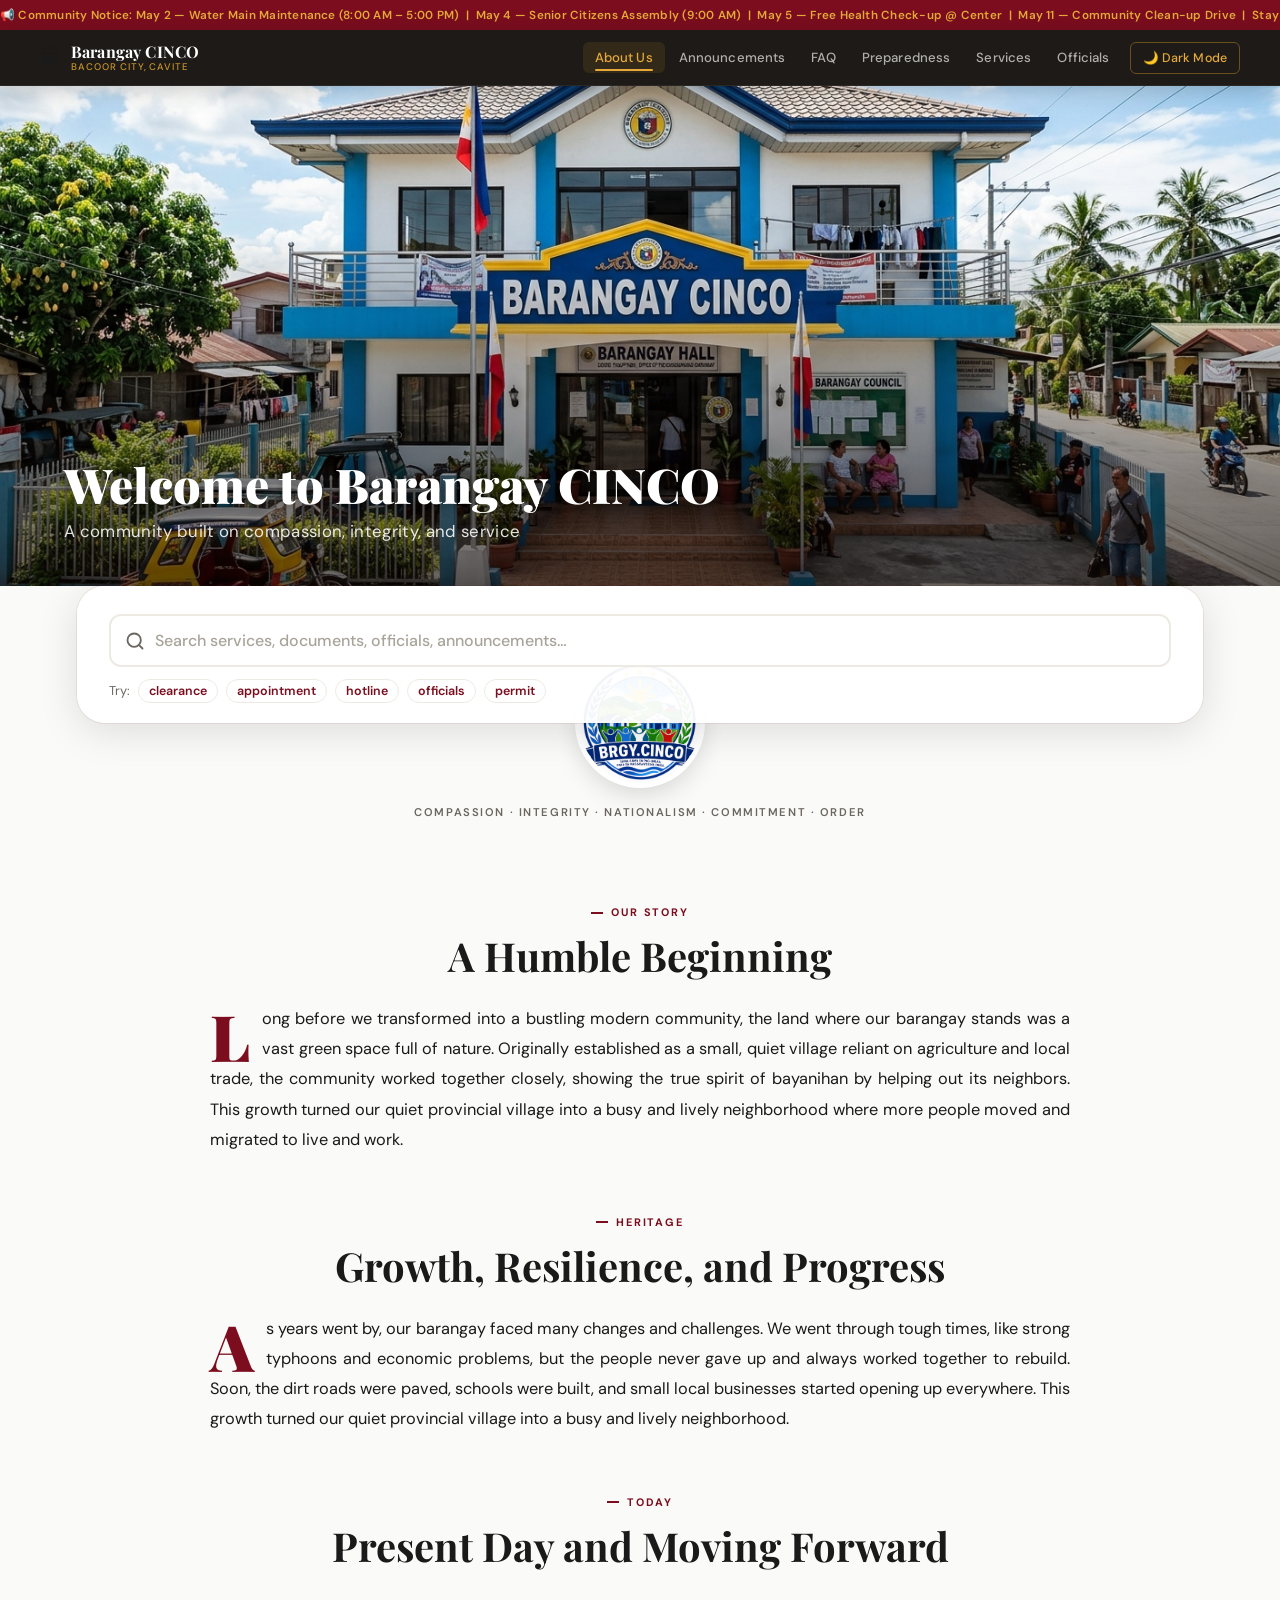
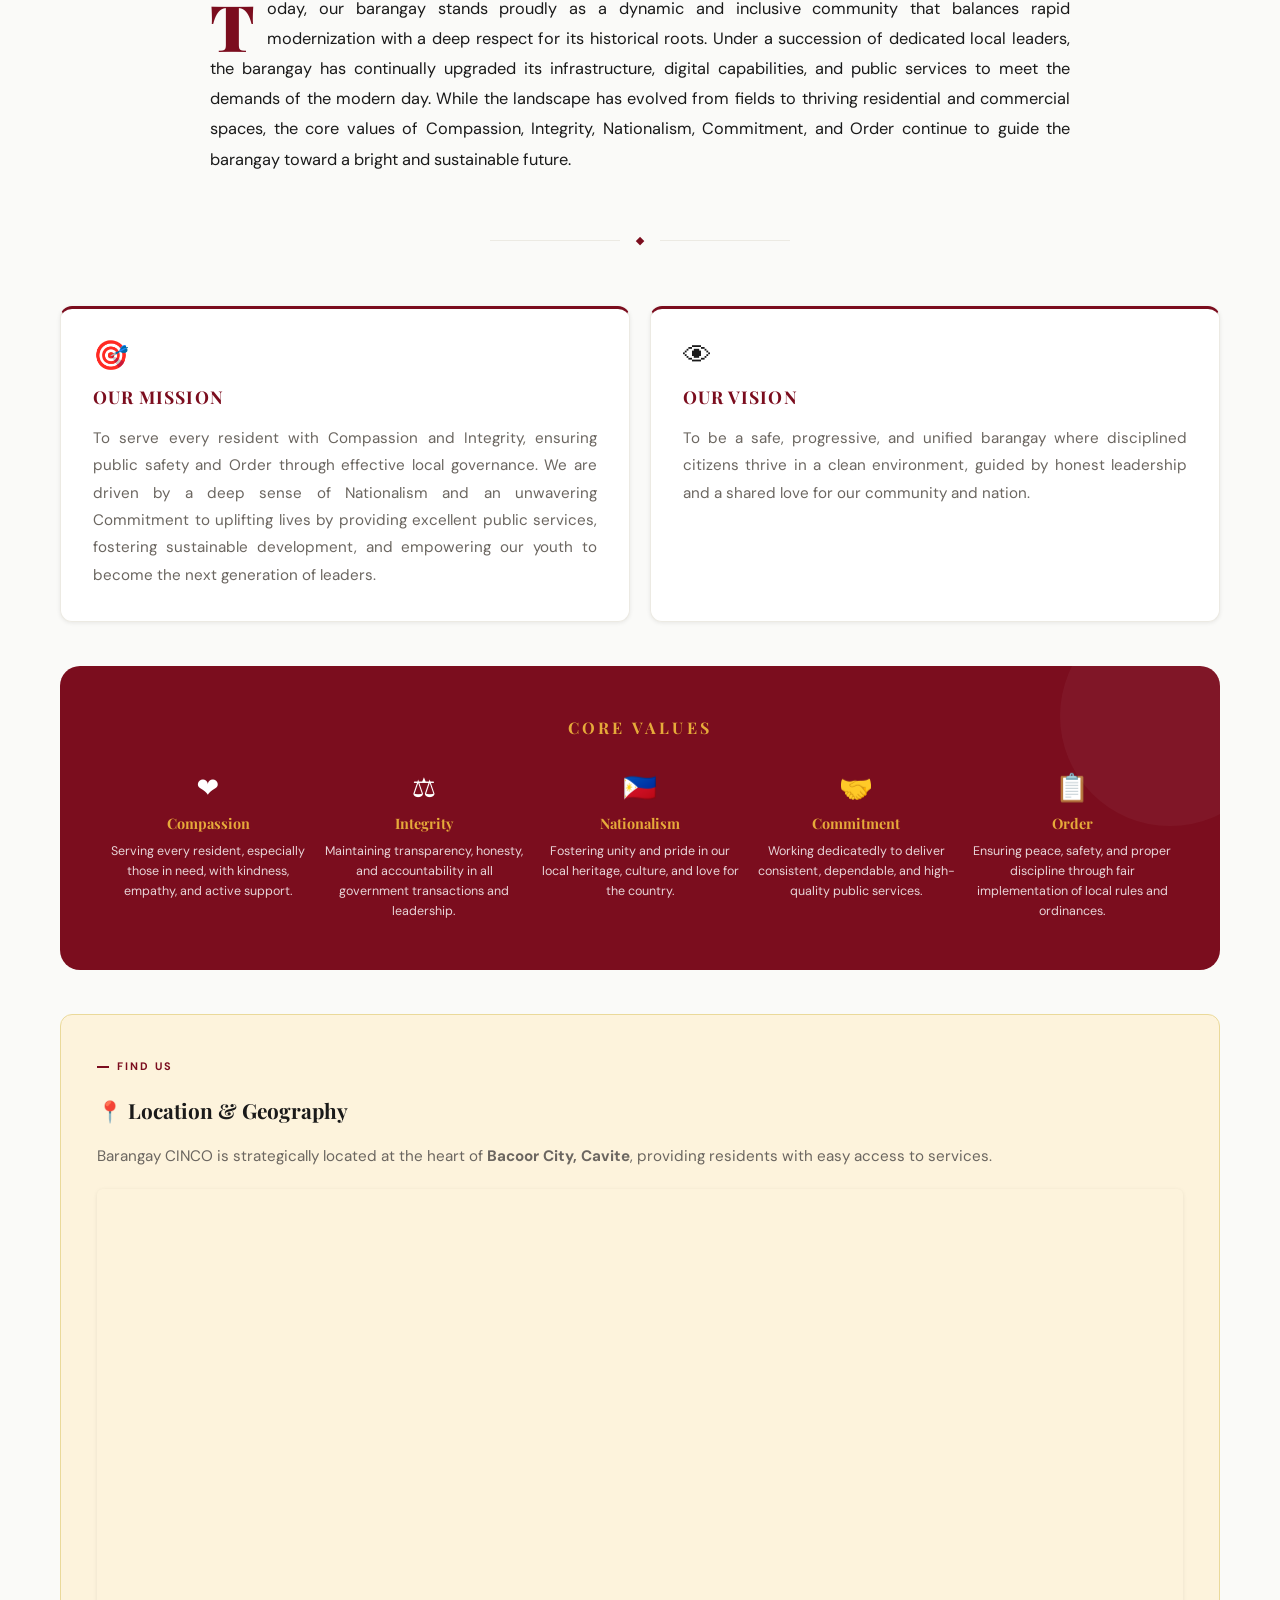
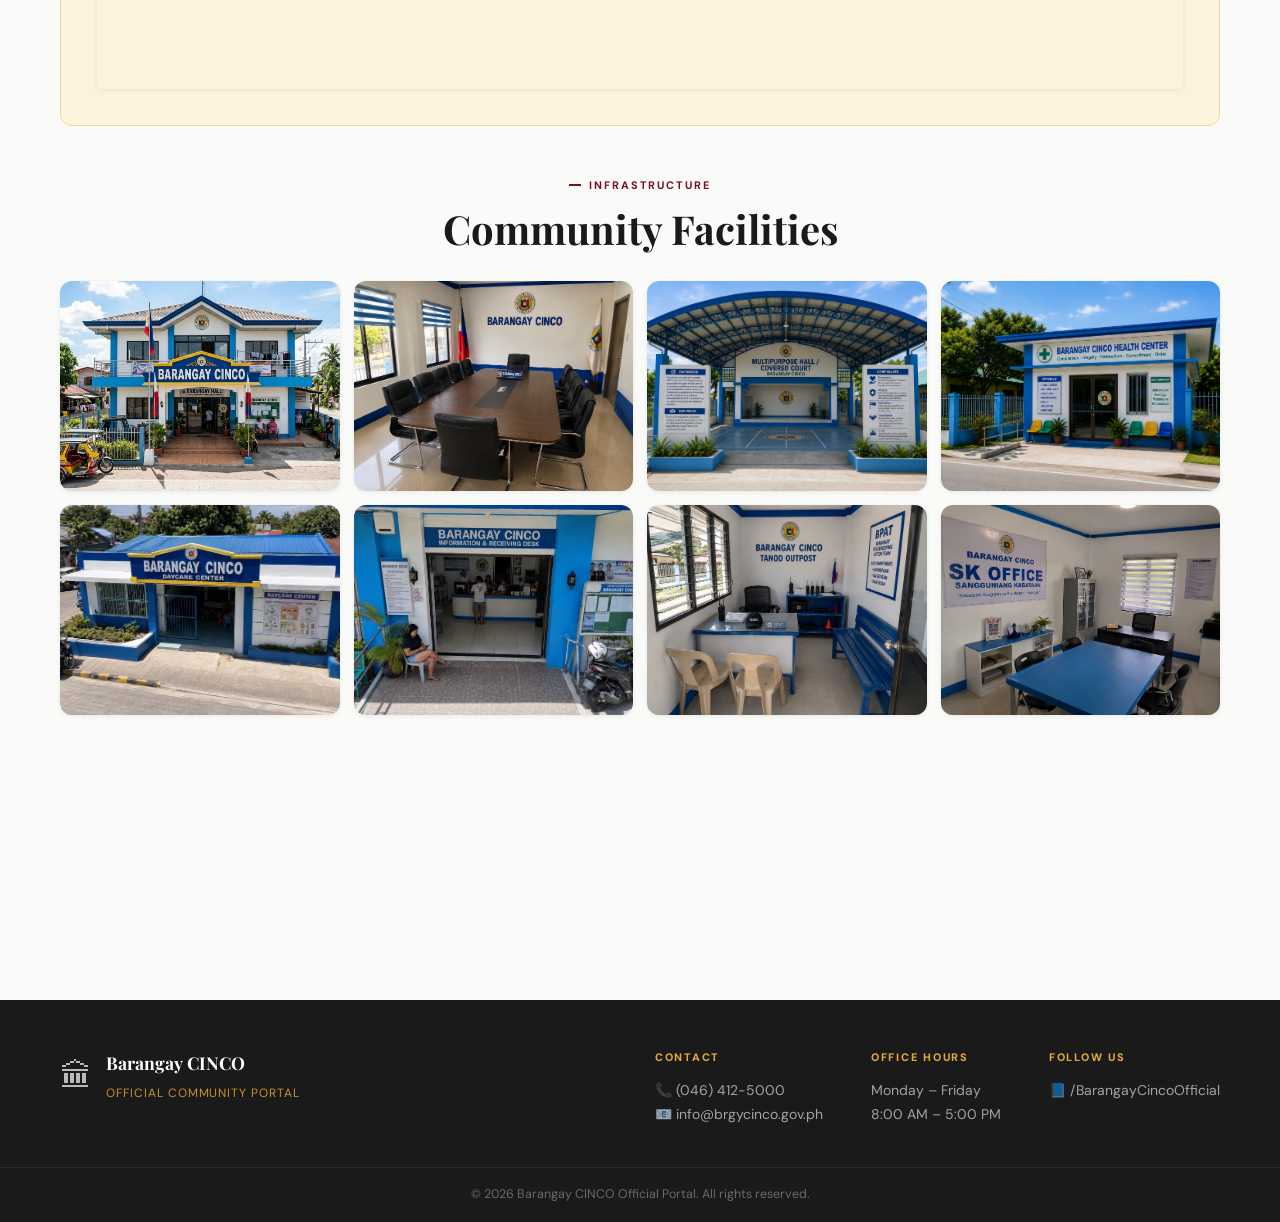
==== index.html @ 9712acab "script for recaptcha" ====
<!DOCTYPE html>
<html lang="en">
<head>
    <meta charset="UTF-8">
    <meta name="viewport" content="width=device-width, initial-scale=1.0">
    <title>Barangay CINCO | Digital Community Portal</title>
    <link rel="preconnect" href="https://fonts.googleapis.com">
    <link rel="preconnect" href="https://fonts.gstatic.com" crossorigin>
    <link href="https://fonts.googleapis.com/css2?family=Playfair+Display:ital,wght@0,400;0,700;0,900;1,400&family=DM+Sans:wght@300;400;500;600;700&display=swap" rel="stylesheet">
    <link rel="stylesheet" href="style.css">
    <!-- reCAPTCHA v2 -->
    <script src="https://www.google.com/recaptcha/enterprise.js?render=6LeBevosAAAAABz58r9cTLM-Zt-FCiPMAGf9jKqa"></script>
</head>
<body>

    <!-- ===== FLOATING HEADER WRAPPER ===== -->
    <div class="header-wrapper" id="headerWrapper">
        <!-- Announcement Ticker -->
        <div class="announcement-bar" aria-label="Community Notices">
            <div class="marquee-track">
                <span class="marquee-content">
                    📢 Community Notice: May 2 — Water Main Maintenance (8:00 AM – 5:00 PM)&nbsp;&nbsp;|&nbsp;&nbsp;May 4 — Senior Citizens Assembly (9:00 AM)&nbsp;&nbsp;|&nbsp;&nbsp;May 5 — Free Health Check-up @ Center&nbsp;&nbsp;|&nbsp;&nbsp;May 11 — Community Clean-up Drive&nbsp;&nbsp;|&nbsp;&nbsp;Stay safe and prepared!
                </span>
                <span class="marquee-content" aria-hidden="true">
                    📢 Community Notice: May 2 — Water Main Maintenance (8:00 AM – 5:00 PM)&nbsp;&nbsp;|&nbsp;&nbsp;May 4 — Senior Citizens Assembly (9:00 AM)&nbsp;&nbsp;|&nbsp;&nbsp;May 5 — Free Health Check-up @ Center&nbsp;&nbsp;|&nbsp;&nbsp;May 11 — Community Clean-up Drive&nbsp;&nbsp;|&nbsp;&nbsp;Stay safe and prepared!
                </span>
            </div>
        </div>

        <!-- Modern Floating Navbar -->
        <nav class="navbar" role="navigation" aria-label="Main Navigation">
            <div class="nav-brand">
                <div class="nav-seal" aria-hidden="true">🏛</div>
                <div class="nav-logo-text">
                    <span class="nav-title">Barangay CINCO</span>
                    <span class="nav-subtitle">Bacoor City, Cavite</span>
                </div>
            </div>

            <button class="menu-toggle" id="menuToggle" aria-label="Toggle navigation menu" aria-expanded="false" aria-controls="navLinks">
                <span class="hamburger-bar"></span>
                <span class="hamburger-bar"></span>
                <span class="hamburger-bar"></span>
            </button>

            <div class="nav-links" id="navLinks" role="menubar">
                <button id="link-history"       role="menuitem" onclick="showPage('history')">About Us</button>
                <button id="link-announcements" role="menuitem" onclick="showPage('announcements')">Announcements</button>
                <button id="link-faq"           role="menuitem" onclick="showPage('faq')">FAQ</button>
                <button id="link-safety"        role="menuitem" onclick="showPage('safety')">Preparedness</button>
                <!-- Services: click only, no hover dropdown -->
                <button id="link-services"      role="menuitem" onclick="showPage('services')">Services</button>
                <button id="link-officials"     role="menuitem" onclick="showPage('officials')">Officials</button>
                <button id="theme-toggle" class="theme-switch-btn" aria-label="Toggle dark mode">🌙 Dark Mode</button>
            </div>
        </nav>
    </div>

    <!-- ===== SUCCESS MODAL — Contact Form ===== -->
    <div id="submissionModal" class="modal-overlay" role="dialog" aria-modal="true" aria-labelledby="modalTitle" aria-hidden="true">
        <div class="modal-box">
            <div class="modal-icon-wrap" aria-hidden="true">
                <svg width="56" height="56" viewBox="0 0 56 56" fill="none">
                    <circle cx="28" cy="28" r="28" fill="#1b5e20" opacity="0.1"/>
                    <circle cx="28" cy="28" r="22" fill="#2e7d32" opacity="0.15"/>
                    <path d="M18 28L24 34L38 20" stroke="#1b5e20" stroke-width="3" stroke-linecap="round" stroke-linejoin="round"/>
                </svg>
            </div>
            <h3 id="modalTitle">Concern Submitted!</h3>
            <p>Your concern has been received at the Barangay desk. A representative will follow up with you shortly via phone or email.</p>
            <button class="modal-close-btn" onclick="closeModal()">Got it, thank you</button>
        </div>
    </div>

    <!-- ===== SUCCESS MODAL — Appointment ===== -->
    <div id="appointmentModal" class="modal-overlay" role="dialog" aria-modal="true" aria-labelledby="apptModalTitle" aria-hidden="true">
        <div class="modal-box">
            <div class="modal-icon-wrap" aria-hidden="true">
                <svg width="56" height="56" viewBox="0 0 56 56" fill="none">
                    <circle cx="28" cy="28" r="28" fill="#0277bd" opacity="0.10"/>
                    <circle cx="28" cy="28" r="22" fill="#0277bd" opacity="0.12"/>
                    <rect x="18" y="20" width="20" height="18" rx="2" stroke="#0277bd" stroke-width="2.5" fill="none"/>
                    <line x1="23" y1="18" x2="23" y2="22" stroke="#0277bd" stroke-width="2.5" stroke-linecap="round"/>
                    <line x1="33" y1="18" x2="33" y2="22" stroke="#0277bd" stroke-width="2.5" stroke-linecap="round"/>
                    <line x1="18" y1="27" x2="38" y2="27" stroke="#0277bd" stroke-width="2" stroke-linecap="round"/>
                    <path d="M23 33l3 3 7-7" stroke="#0277bd" stroke-width="2.5" stroke-linecap="round" stroke-linejoin="round"/>
                </svg>
            </div>
            <h3 id="apptModalTitle" style="color:#0277bd;">Appointment Scheduled!</h3>
            <p id="apptModalBody">Your appointment request has been received. We will confirm your schedule via SMS or email. Please arrive 10 minutes before your scheduled time.</p>
            <div id="apptTrackingNumber" class="tracking-number-display" style="display:none;"></div>
            <button class="modal-close-btn" style="background:#0277bd;" onclick="closeAppointmentModal()">Got it, thank you</button>
        </div>
    </div>

    <!-- ===== DOC REQUEST MODAL ===== -->
    <div id="docRequestModal" class="modal-overlay" role="dialog" aria-modal="true" aria-labelledby="docModalTitle" aria-hidden="true">
        <div class="modal-box modal-box--doc">
            <div class="modal-icon-wrap" aria-hidden="true">
                <svg width="56" height="56" viewBox="0 0 56 56" fill="none">
                    <circle cx="28" cy="28" r="28" fill="#7b0d1e" opacity="0.1"/>
                    <circle cx="28" cy="28" r="22" fill="#7b0d1e" opacity="0.12"/>
                    <path d="M20 16h10l6 6v18H20V16z" stroke="#7b0d1e" stroke-width="2.5" stroke-linecap="round" stroke-linejoin="round" fill="none"/>
                    <path d="M30 16v6h6" stroke="#7b0d1e" stroke-width="2.5" stroke-linecap="round" stroke-linejoin="round"/>
                    <line x1="24" y1="27" x2="32" y2="27" stroke="#7b0d1e" stroke-width="2" stroke-linecap="round"/>
                    <line x1="24" y1="32" x2="32" y2="32" stroke="#7b0d1e" stroke-width="2" stroke-linecap="round"/>
                </svg>
            </div>
            <h3 id="docModalTitle" class="doc-modal-title"></h3>
            <div id="docModalBody" class="doc-modal-body"></div>
            <button class="modal-close-btn modal-close-btn--maroon" onclick="closeDocModal()">Close</button>
        </div>
    </div>

    <!-- ===== OFFICIAL DETAIL MODAL ===== -->
    <div id="officialModal" class="modal-overlay" role="dialog" aria-modal="true" aria-labelledby="officialModalTitle" aria-hidden="true">
        <div class="modal-box modal-box--official">
            <button class="modal-x-close" onclick="closeOfficialModal()" aria-label="Close">✕</button>
            <div class="official-modal-img-wrap">
                <img id="officialModalImg" src="" alt="" class="official-modal-img">
            </div>
            <div class="official-modal-content">
                <span id="officialModalRole" class="official-modal-role"></span>
                <h3 id="officialModalTitle"></h3>
                <p id="officialModalDesc"></p>
            </div>
        </div>
    </div>

    <!-- ========================================================
         PAGE: ABOUT / HISTORY
    ========================================================= -->
    <article id="history" class="page-section">
        <header class="hero-section scroll-fade">
            <div class="hero-image-container">
                <img src="Images/Barangay_hall.png" alt="Barangay CINCO Hall" class="hero-img">
                <div class="hero-overlay" aria-hidden="true"></div>
            </div>
            <div class="hero-caption">
                <h1>Welcome to Barangay CINCO</h1>
                <p>A community built on compassion, integrity, and service</p>
            </div>
        </header>

        <!-- ===== GLOBAL SEARCH BAR ===== -->
        <div class="global-search-section scroll-fade" id="globalSearchSection">
            <div class="search-bar-wrapper" role="search" aria-label="Search the entire portal">
                <div class="search-input-wrap">
                    <svg class="search-icon" width="20" height="20" viewBox="0 0 24 24" fill="none" stroke="currentColor" stroke-width="2.2" stroke-linecap="round" stroke-linejoin="round" aria-hidden="true"><circle cx="11" cy="11" r="8"/><line x1="21" y1="21" x2="16.65" y2="16.65"/></svg>
                    <input
                        type="search"
                        id="globalSearchInput"
                        class="global-search-input"
                        placeholder="Search services, documents, officials, announcements…"
                        autocomplete="off"
                        aria-label="Search the portal"
                        aria-autocomplete="list"
                        aria-controls="searchSuggestions"
                        aria-expanded="false"
                    >
                    <button class="search-clear-btn" id="searchClearBtn" aria-label="Clear search" style="display:none;">
                        <svg width="16" height="16" viewBox="0 0 24 24" fill="none" stroke="currentColor" stroke-width="2.5" stroke-linecap="round"><line x1="18" y1="6" x2="6" y2="18"/><line x1="6" y1="6" x2="18" y2="18"/></svg>
                    </button>
                </div>
                <!-- Live suggestion dropdown -->
                <div class="search-suggestions" id="searchSuggestions" role="listbox" aria-label="Search suggestions" style="display:none;">
                    <div id="searchSuggestionsInner"></div>
                    <div class="search-no-results" id="searchNoResults" style="display:none;">
                        <svg width="32" height="32" viewBox="0 0 24 24" fill="none" stroke="currentColor" stroke-width="1.5" aria-hidden="true"><circle cx="11" cy="11" r="8"/><line x1="21" y1="21" x2="16.65" y2="16.65"/></svg>
                        <p>No results found. Try different keywords.</p>
                    </div>
                </div>
            </div>
            <p class="search-hint">Try: <button class="search-chip" onclick="doQuickSearch('clearance')">clearance</button> <button class="search-chip" onclick="doQuickSearch('appointment')">appointment</button> <button class="search-chip" onclick="doQuickSearch('hotline')">hotline</button> <button class="search-chip" onclick="doQuickSearch('officials')">officials</button> <button class="search-chip" onclick="doQuickSearch('permit')">permit</button></p>
        </div>

        <div class="logo-overlap scroll-fade">
            <div class="logo-circle">
                <img src="Images/Logo.png" alt="Barangay CINCO Official Seal">
            </div>
            <span class="sub-logo-text">Compassion · Integrity · Nationalism · Commitment · Order</span>
        </div>

        <div class="blog-container">
            <section class="history-section scroll-fade">
                <div class="section-label">Our Story</div>
                <h1 class="main-title">A Humble Beginning</h1>
                <div class="article-body">
                    <p class="drop-cap-wrap"><span class="drop-cap">L</span>ong before we transformed into a bustling modern community, the land where our barangay stands was a vast green space full of nature. Originally established as a small, quiet village reliant on agriculture and local trade, the community worked together closely, showing the true spirit of bayanihan by helping out its neighbors. This growth turned our quiet provincial village into a busy and lively neighborhood where more people moved and migrated to live and work.</p>
                </div>
            </section>

            <section class="history-section scroll-fade">
                <div class="section-label">Heritage</div>
                <h2 class="main-title">Growth, Resilience, and Progress</h2>
                <div class="article-body">
                    <p class="drop-cap-wrap"><span class="drop-cap">A</span>s years went by, our barangay faced many changes and challenges. We went through tough times, like strong typhoons and economic problems, but the people never gave up and always worked together to rebuild. Soon, the dirt roads were paved, schools were built, and small local businesses started opening up everywhere. This growth turned our quiet provincial village into a busy and lively neighborhood.</p>
                </div>
            </section>

            <section class="history-section scroll-fade">
                <div class="section-label">Today</div>
                <h2 class="main-title">Present Day and Moving Forward</h2>
                <div class="article-body">
                    <p class="drop-cap-wrap"><span class="drop-cap">T</span>oday, our barangay stands proudly as a dynamic and inclusive community that balances rapid modernization with a deep respect for its historical roots. Under a succession of dedicated local leaders, the barangay has continually upgraded its infrastructure, digital capabilities, and public services to meet the demands of the modern day. While the landscape has evolved from fields to thriving residential and commercial spaces, the core values of Compassion, Integrity, Nationalism, Commitment, and Order continue to guide the barangay toward a bright and sustainable future.</p>
                </div>
            </section>

            <div class="ornament-divider scroll-fade" aria-hidden="true">
                <span></span><span class="diamond">◆</span><span></span>
            </div>

            <!-- Mission & Vision -->
            <div class="mv-grid scroll-fade">
                <div class="mv-card">
                    <div class="mv-icon" aria-hidden="true">🎯</div>
                    <h3>Our Mission</h3>
                    <p>To serve every resident with Compassion and Integrity, ensuring public safety and Order through effective local governance. We are driven by a deep sense of Nationalism and an unwavering Commitment to uplifting lives by providing excellent public services, fostering sustainable development, and empowering our youth to become the next generation of leaders.</p>
                </div>
                <div class="mv-card">
                    <div class="mv-icon" aria-hidden="true">👁</div>
                    <h3>Our Vision</h3>
                    <p>To be a safe, progressive, and unified barangay where disciplined citizens thrive in a clean environment, guided by honest leadership and a shared love for our community and nation.</p>
                </div>
            </div>

            <!-- Core Values -->
            <div class="corevalues-block scroll-fade">
                <h3 class="corevalues-title">Core Values</h3>
                <div class="corevalues-grid">
                    <div class="cv-item">
                        <div class="cv-icon" aria-hidden="true">❤️</div>
                        <h4>Compassion</h4>
                        <p>Serving every resident, especially those in need, with kindness, empathy, and active support.</p>
                    </div>
                    <div class="cv-item">
                        <div class="cv-icon" aria-hidden="true">⚖️</div>
                        <h4>Integrity</h4>
                        <p>Maintaining transparency, honesty, and accountability in all government transactions and leadership.</p>
                    </div>
                    <div class="cv-item">
                        <div class="cv-icon" aria-hidden="true">🇵🇭</div>
                        <h4>Nationalism</h4>
                        <p>Fostering unity and pride in our local heritage, culture, and love for the country.</p>
                    </div>
                    <div class="cv-item">
                        <div class="cv-icon" aria-hidden="true">🤝</div>
                        <h4>Commitment</h4>
                        <p>Working dedicatedly to deliver consistent, dependable, and high-quality public services.</p>
                    </div>
                    <div class="cv-item">
                        <div class="cv-icon" aria-hidden="true">📋</div>
                        <h4>Order</h4>
                        <p>Ensuring peace, safety, and proper discipline through fair implementation of local rules and ordinances.</p>
                    </div>
                </div>
            </div>

            <!-- Location -->
            <div class="location-info scroll-fade">
                <div class="location-header">
                    <span class="section-label">Find Us</span>
                    <h3>📍 Location &amp; Geography</h3>
                </div>
                <p>Barangay CINCO is strategically located at the heart of <strong>Bacoor City, Cavite</strong>, providing residents with easy access to services.</p>
                <div class="map-responsive">
                    <iframe
                        src="https://www.google.com/maps/embed?pb=!1m18!1m12!1m3!1d3863.93104250858!2d120.9681719!3d14.4311375!2m3!1f0!2f0!3f0!3m2!1i1024!2i768!4f13.1!3m3!1m2!1s0x3397d21386171d05%3A0xf7d5f7f358ed6d9d!2sBacoor%20City%20Hall!5e0!3m2!1sen!2sph!4v1779353247786!5m2!1sen!2sph"
                        title="Barangay CINCO Location Map"
                        allowfullscreen=""
                        loading="lazy"
                        referrerpolicy="no-referrer-when-downgrade">
                    </iframe>
                </div>
            </div>

            <!-- Facilities -->
            <section class="facilities-section scroll-fade">
                <div class="section-label">Infrastructure</div>
                <h2 class="main-title">Community Facilities</h2>
                <div class="facility-grid">
                    <div class="facility-card hall show">
                        <img src="Images/Barangay_hall.png" alt="Barangay Hall">
                        <div class="facility-overlay"><span>Barangay Hall</span></div>
                    </div>
                    <div class="facility-card fire show">
                        <img src="Images/Conference_hall.png" alt="Conference Hall">
                        <div class="facility-overlay"><span>Conference / Session Hall</span></div>
                    </div>
                    <div class="facility-card sports show">
                        <img src="Images/Covered_court.png" alt="Covered Court">
                        <div class="facility-overlay"><span>Multi-Purpose Hall</span></div>
                    </div>
                    <div class="facility-card health show">
                        <img src="Images/Health_center.png" alt="Health Center">
                        <div class="facility-overlay"><span>Health Center</span></div>
                    </div>
                    <div class="facility-card amenities show">
                        <img src="Images/Day_care.png" alt="Day Care Center">
                        <div class="facility-overlay"><span>Day Care Center</span></div>
                    </div>
                    <div class="facility-card information show">
                        <img src="Images/Receiving_desk.png" alt="Information & Receiving Desk">
                        <div class="facility-overlay"><span>Information &amp; Receiving Desk</span></div>
                    </div>
                    <div class="facility-card outpost show">
                        <img src="Images/Tanod_outpost.png" alt="Tanod Outpost">
                        <div class="facility-overlay"><span>Tanod Outpost / Security Office</span></div>
                    </div>
                    <div class="facility-card sk show">
                        <img src="Images/SK_office.png" alt="SK Office">
                        <div class="facility-overlay"><span>Sangguniang Kabataan (SK) Office</span></div>
                    </div>
                </div>
            </section>
        </div>

        <!-- Stats Band -->
        <div class="stats-band scroll-fade" aria-label="Community Statistics">
            <div class="stats-inner">
                <div class="stat-item">
                    <div class="stat-number" data-target="5420">5,420</div>
                    <div class="stat-label">Population</div>
                </div>
                <div class="stat-divider" aria-hidden="true"></div>
                <div class="stat-item">
                    <div class="stat-number" data-target="1205">1,205</div>
                    <div class="stat-label">Households</div>
                </div>
                <div class="stat-divider" aria-hidden="true"></div>
                <div class="stat-item">
                    <div class="stat-number" data-target="6">6</div>
                    <div class="stat-label">Puroks</div>
                </div>
            </div>
            <p class="stats-disclaimer">* Data based on the latest official local community census and demographic surveys. Figures are updated periodically to ensure accurate resource allocation and public service mapping.</p>
        </div>
    </article>

    <!-- ========================================================
         PAGE: ANNOUNCEMENTS
    ========================================================= -->
    <div id="announcements" class="page-section dashboard-page">
        <main class="dashboard-content">
            <div class="page-header scroll-fade">
                <div class="section-label">Stay Informed</div>
                <h1 class="page-title">Announcements</h1>
            </div>

            <!-- News & Announcements Cards -->
            <div class="dashboard-block scroll-fade">
                <h2 class="block-title"><span class="block-icon" aria-hidden="true">📰</span> Latest News &amp; Notices</h2>
                <p class="block-description">Stay up-to-date with official announcements, public notices, and news from Bacoor City and Barangay CINCO.</p>

                <!-- Filter Bar -->
                <div class="news-filter-bar" role="group" aria-label="Filter news by category">
                    <button class="news-filter-btn active" data-filter="all" onclick="filterNews('all', this)">All</button>
                    <button class="news-filter-btn" data-filter="announcement" onclick="filterNews('announcement', this)">📢 Announcements</button>
                    <button class="news-filter-btn" data-filter="alert" onclick="filterNews('alert', this)">🚨 Alerts</button>
                    <button class="news-filter-btn" data-filter="business" onclick="filterNews('business', this)">💼 Opportunities</button>
                </div>

                <!-- Slideshow for News -->
                <div class="slideshow-container" role="region" aria-label="News slideshow">
                    <div class="news-slide fade" data-category="announcement">
                        <div class="slide-content">
                            <span class="news-tag announcement">Announcement</span>
                            <h3>ICYMI: Crafting the City of Bacoor Cooperative Development Plan: Adopting the Philippines Cooperative Plan 2025–2026</h3>
                            <p>The City Government of Bacoor formally moves forward with organizing localized strategic guidelines designed to boost community cooperatives, maximize financial sustainability, and integrate local progress blueprints with nationwide micro-economic goals.</p>
                            <div class="slide-img-wrap">
                                <img src="Images/news&updates/ICYMI_Crafting the City of Bacoor Cooperative Development Plan_Adopting the Philippines Cooperative Plan_2025-2026.jpg" width="50%" height="50%" alt="Bacoor Cooperative Development Plan" class="slideshow-img">
                            </div>
                            <a href="https://bacoor.gov.ph/latest-news/68943/" target="_blank" rel="noopener noreferrer" class="news-readmore-btn">Read Official Report →</a>
                        </div>
                    </div>

                    <div class="news-slide fade" data-category="business">
                        <div class="slide-content">
                            <span class="news-tag business">Career Opportunities</span>
                            <h3>Pre-Independence Day Job Fair 2026</h3>
                            <p>Local residents looking for new employment pathways are invited to participate in the upcoming career assembly. Multiple corporate and local business sectors will hold open desks for direct on-site processing and career placements.</p>
                            <div class="slide-img-wrap">
                                <img src="Images/news&updates/Pre-Independence Day Job Fair 2026.jpg" width="50%" height="50%" alt="Pre-Independence Day Job Fair 2026" class="slideshow-img">
                            </div>
                            <a href="https://bacoor.gov.ph/announcement/pre-independence-day-job-fair-2026/" target="_blank" rel="noopener noreferrer" class="news-readmore-btn">Read Official Report →</a>
                        </div>
                    </div>

                    <div class="news-slide fade" data-category="alert">
                        <div class="slide-content">
                            <span class="news-tag alert">Weather Alert</span>
                            <h3>Heat Index Reached 43°C in Bacoor City</h3>
                            <p>Public warning advisories are active as severe localized heat values surge across residential areas. Everyone is strongly encouraged to limit outdoor exposure, secure regular hydration, and implement necessary safety protocols against extreme temperatures.</p>
                            <div class="slide-img-wrap">
                                <img src="Images/news&updates/Heat Index reached 43 degrees celsius in Bacoor City.jpg" alt="Heat Index Warning Bacoor City" class="slideshow-img">
                            </div>
                            <a href="https://bacoor.gov.ph/announcement/heat-index-reached-43-degrees-celsius-in-bacoor-city/" target="_blank" rel="noopener noreferrer" class="news-readmore-btn">Read Official Report →</a>
                        </div>
                    </div>

                    <button class="slide-prev" onclick="moveSlides(-1)" aria-label="Previous slide">&#10094;</button>
                    <button class="slide-next" onclick="moveSlides(1)" aria-label="Next slide">&#10095;</button>

                    <div class="slideshow-dots-container" role="tablist" aria-label="Slide indicators">
                        <button class="slide-dot" onclick="setCurrentSlide(1)" role="tab" aria-label="Slide 1"></button>
                        <button class="slide-dot" onclick="setCurrentSlide(2)" role="tab" aria-label="Slide 2"></button>
                        <button class="slide-dot" onclick="setCurrentSlide(3)" role="tab" aria-label="Slide 3"></button>
                    </div>
                </div>

                <div class="news-portal-link">
                    <a href="https://bacoor.gov.ph/category/latest-news/" target="_blank" rel="noopener noreferrer" class="portal-btn">
                        🌐 View All Bacoor City News &amp; Announcements
                    </a>
                </div>
            </div>

            <!-- Upcoming Events -->
            <div class="dashboard-block scroll-fade">
                <h2 class="block-title"><span class="block-icon" aria-hidden="true">📅</span> Upcoming Events — May 2026</h2>
                <p class="block-description">Stay up to date with the latest activities, programs, and gatherings happening in our barangay.</p>
                <div class="events-grid">
                    <div class="event-card">
                        <div class="event-date-badge"><span class="ev-month">MAY</span><span class="ev-day">2</span></div>
                        <div class="event-details">
                            <span class="event-tag event-tag--blue">Maintenance</span>
                            <h4>Water Main Maintenance</h4>
                            <p>8:00 AM – 5:00 PM · Expect temporary water interruption</p>
                        </div>
                    </div>
                    <div class="event-card">
                        <div class="event-date-badge"><span class="ev-month">MAY</span><span class="ev-day">4</span></div>
                        <div class="event-details">
                            <span class="event-tag event-tag--green">Assembly</span>
                            <h4>Senior Citizens Assembly</h4>
                            <p>9:00 AM – 12:00 PM · Barangay Hall</p>
                        </div>
                    </div>
                    <div class="event-card">
                        <div class="event-date-badge"><span class="ev-month">MAY</span><span class="ev-day">5</span></div>
                        <div class="event-details">
                            <span class="event-tag event-tag--red">Health</span>
                            <h4>Free Health Check-up</h4>
                            <p>All day · Health Center · Open to all residents</p>
                        </div>
                    </div>
                    <div class="event-card">
                        <div class="event-date-badge"><span class="ev-month">MAY</span><span class="ev-day">10</span></div>
                        <div class="event-details">
                            <span class="event-tag event-tag--orange">Program</span>
                            <h4>Community Feeding Program</h4>
                            <p>9:00 AM – 12:00 PM · Multi-Purpose Hall</p>
                        </div>
                    </div>
                    <div class="event-card">
                        <div class="event-date-badge"><span class="ev-month">MAY</span><span class="ev-day">11</span></div>
                        <div class="event-details">
                            <span class="event-tag event-tag--green">Environment</span>
                            <h4>Community Clean-up Drive</h4>
                            <p>7:00 AM – 11:00 AM · All Puroks</p>
                        </div>
                    </div>
                    <div class="event-card">
                        <div class="event-date-badge"><span class="ev-month">MAY</span><span class="ev-day">12</span></div>
                        <div class="event-details">
                            <span class="event-tag event-tag--purple">Sports</span>
                            <h4>Inter-Purok Sports Festival</h4>
                            <p>8:00 AM · Covered Court</p>
                        </div>
                    </div>
                    <div class="event-card">
                        <div class="event-date-badge"><span class="ev-month">MAY</span><span class="ev-day">17</span></div>
                        <div class="event-details">
                            <span class="event-tag event-tag--blue">Governance</span>
                            <h4>Barangay Council Meeting</h4>
                            <p>3:00 PM – 5:00 PM · Session Hall</p>
                        </div>
                    </div>
                    <div class="event-card">
                        <div class="event-date-badge"><span class="ev-month">MAY</span><span class="ev-day">18</span></div>
                        <div class="event-details">
                            <span class="event-tag event-tag--red">Education</span>
                            <h4>Livelihood Training Workshop</h4>
                            <p>9:00 AM – 3:00 PM · Barangay Hall</p>
                        </div>
                    </div>
                </div>
            </div>
        </main>
    </div>

    <!-- ========================================================
         PAGE: FAQ
    ========================================================= -->
    <div id="faq" class="page-section dashboard-page">
        <main class="dashboard-content">
            <div class="page-header scroll-fade">
                <div class="section-label">Help Center</div>
                <h1 class="page-title">Frequently Asked Questions</h1>
                <p class="page-subtitle">Find quick answers to the most common questions from residents.</p>
            </div>

            <div class="dashboard-block scroll-fade">
                <h2 class="block-title"><span class="block-icon" aria-hidden="true">📋</span> Documents &amp; Certificates</h2>
                <div class="faq-list">
                    <div class="faq-item">
                        <button class="faq-question" onclick="toggleFaq(this)" aria-expanded="false">
                            <span>How do I get a Barangay Clearance?</span>
                            <span class="faq-chevron" aria-hidden="true">▸</span>
                        </button>
                        <div class="faq-answer">
                            <p>Visit the Barangay Hall during office hours (Mon–Fri, 8:00 AM – 5:00 PM) and bring the following:</p>
                            <ul>
                                <li>One (1) valid government-issued ID with photo and address</li>
                                <li>Community Tax Certificate (Cedula) — current year</li>
                                <li>Duly accomplished request form (available at the hall)</li>
                            </ul>
                            <p>Processing takes approximately 15–30 minutes. The fee is <strong>₱50.00</strong>.</p>
                        </div>
                    </div>
                    <div class="faq-item">
                        <button class="faq-question" onclick="toggleFaq(this)" aria-expanded="false">
                            <span>What documents can I request from Barangay CINCO?</span>
                            <span class="faq-chevron" aria-hidden="true">▸</span>
                        </button>
                        <div class="faq-answer">
                            <p>You can request the following documents at the Barangay Hall:</p>
                            <ul>
                                <li>Barangay Clearance (₱50 · 15–30 mins)</li>
                                <li>Certificate of Residency (₱50 · 15–30 mins)</li>
                                <li>Barangay Indigency Certificate (Free · 20–30 mins)</li>
                                <li>Business Permit Clearance (₱200–₱500 · 30–60 mins)</li>
                                <li>Certificate of Good Moral Character (₱50 · 15–20 mins)</li>
                                <li>Barangay ID (₱100 · 3–5 working days)</li>
                                <li>Cedula / Community Tax Certificate (Minimum ₱5 · 10–20 mins)</li>
                            </ul>
                        </div>
                    </div>
                    <div class="faq-item">
                        <button class="faq-question" onclick="toggleFaq(this)" aria-expanded="false">
                            <span>What are the requirements for a Certificate of Residency?</span>
                            <span class="faq-chevron" aria-hidden="true">▸</span>
                        </button>
                        <div class="faq-answer">
                            <p>To obtain a Certificate of Residency, bring:</p>
                            <ul>
                                <li>Valid Government-Issued ID with your current Barangay CINCO address</li>
                                <li>Community Tax Certificate (Cedula) — current year</li>
                                <li>Proof of residency: utility bill, lease contract, or similar document</li>
                            </ul>
                            <p>You must have resided in Barangay CINCO for at least <strong>6 months</strong>. Fee: ₱50.00.</p>
                        </div>
                    </div>
                    <div class="faq-item">
                        <button class="faq-question" onclick="toggleFaq(this)" aria-expanded="false">
                            <span>How do I get a Cedula (Community Tax Certificate)?</span>
                            <span class="faq-chevron" aria-hidden="true">▸</span>
                        </button>
                        <div class="faq-answer">
                            <p>Present a valid ID and your previous year's Cedula at the Treasurer's window. The fee starts at <strong>₱5.00</strong> and may vary based on income. Processing takes 10–20 minutes. Must be renewed every year.</p>
                        </div>
                    </div>
                </div>
            </div>

            <div class="dashboard-block scroll-fade">
                <h2 class="block-title"><span class="block-icon" aria-hidden="true">🏛</span> Office &amp; Services</h2>
                <div class="faq-list">
                    <div class="faq-item">
                        <button class="faq-question" onclick="toggleFaq(this)" aria-expanded="false">
                            <span>What are the office hours of Barangay CINCO?</span>
                            <span class="faq-chevron" aria-hidden="true">▸</span>
                        </button>
                        <div class="faq-answer">
                            <p>The Barangay Hall is open <strong>Monday to Friday, 8:00 AM – 5:00 PM</strong>. The office is closed on weekends and public holidays. For emergencies, contact our hotlines which are available 24/7.</p>
                        </div>
                    </div>
                    <div class="faq-item">
                        <button class="faq-question" onclick="toggleFaq(this)" aria-expanded="false">
                            <span>How do I schedule an appointment at the Barangay Hall?</span>
                            <span class="faq-chevron" aria-hidden="true">▸</span>
                        </button>
                        <div class="faq-answer">
                            <p>You can schedule an appointment online through the <strong>Services</strong> page. Select your preferred date, time slot, and type of request. Fill out your contact details and complete the reCAPTCHA. You will receive a confirmation reference number upon submission.</p>
                        </div>
                    </div>
                    <div class="faq-item">
                        <button class="faq-question" onclick="toggleFaq(this)" aria-expanded="false">
                            <span>How do I file a complaint or submit a concern?</span>
                            <span class="faq-chevron" aria-hidden="true">▸</span>
                        </button>
                        <div class="faq-answer">
                            <p>Go to the <strong>Officials</strong> page and scroll down to the Contact &amp; Concerns section. Fill in your name, contact details, and describe your concern in the text area. You may also attach a photo. Complete the reCAPTCHA and submit — a barangay representative will follow up with you.</p>
                        </div>
                    </div>
                    <div class="faq-item">
                        <button class="faq-question" onclick="toggleFaq(this)" aria-expanded="false">
                            <span>Is there a hotline I can call in case of emergency?</span>
                            <span class="faq-chevron" aria-hidden="true">▸</span>
                        </button>
                        <div class="faq-answer">
                            <p>Yes! Go to the <strong>Preparedness</strong> page and scroll to the Emergency Hotlines section. You can tap any hotline card to call directly. Key numbers include:</p>
                            <ul>
                                <li>🚒 Fire Department: (046) 417-4199</li>
                                <li>🚔 Police Station: (046) 417-6174</li>
                                <li>🚑 Ambulance: (046) 417-7777</li>
                                <li>🛟 Rescue Team: (046) 417-8888</li>
                                <li>🏛 Barangay Hall: (046) 412-5000</li>
                            </ul>
                        </div>
                    </div>
                </div>
            </div>

            <div class="dashboard-block scroll-fade">
                <h2 class="block-title"><span class="block-icon" aria-hidden="true">💼</span> Business &amp; Permits</h2>
                <div class="faq-list">
                    <div class="faq-item">
                        <button class="faq-question" onclick="toggleFaq(this)" aria-expanded="false">
                            <span>What do I need to get a Business Permit Clearance from the barangay?</span>
                            <span class="faq-chevron" aria-hidden="true">▸</span>
                        </button>
                        <div class="faq-answer">
                            <p>For new and renewing businesses, bring the following:</p>
                            <ul>
                                <li>DTI / SEC / CDA Registration</li>
                                <li>Lease contract or proof of business address within Barangay CINCO</li>
                                <li>Valid Government-Issued ID of the proprietor</li>
                                <li>Previous year's barangay clearance (for renewal)</li>
                            </ul>
                            <p>Fee: <strong>₱200.00 – ₱500.00</strong> depending on business type. Processing takes 30–60 minutes.</p>
                        </div>
                    </div>
                    <div class="faq-item">
                        <button class="faq-question" onclick="toggleFaq(this)" aria-expanded="false">
                            <span>When do I need to renew my barangay business clearance?</span>
                            <span class="faq-chevron" aria-hidden="true">▸</span>
                        </button>
                        <div class="faq-answer">
                            <p>Barangay business clearances are renewed <strong>annually</strong>. It is recommended to process renewal at the start of the year to avoid penalties on your city business permit application.</p>
                        </div>
                    </div>
                </div>
            </div>
        </main>
    </div>

    <!-- ========================================================
         PAGE: SAFETY / PREPAREDNESS
    ========================================================= -->
    <div id="safety" class="page-section dashboard-page">
        <main class="dashboard-content">
            <div class="page-header scroll-fade">
                <div class="section-label">Community Safety</div>
                <h1 class="page-title">Disaster Readiness Guide</h1>
                <p class="page-subtitle">Know what to do before, during, and after a disaster strikes.</p>
            </div>

            <!-- TYPHOON -->
            <div class="disaster-card scroll-fade" id="disaster-typhoon">
                <button class="disaster-header" onclick="toggleDisaster('typhoon')" aria-expanded="false" aria-controls="typhoon-body">
                    <div class="disaster-header-left">
                        <span class="disaster-icon-wrap typhoon-bg">⛈️</span>
                        <div>
                            <h2 class="disaster-title">Typhoon Preparedness</h2>
                            <p class="disaster-subtitle">Prepare before the storm, stay safe during, and recover after</p>
                        </div>
                    </div>
                    <span class="disaster-chevron" aria-hidden="true">▸</span>
                </button>
                <div class="disaster-body" id="typhoon-body">
                    <div class="phase-grid">
                        <div class="phase-col">
                            <div class="phase-label phase-before">Before</div>
                            <ul class="phase-list">
                                <li>Monitor weather updates from PAGASA</li>
                                <li>Prepare emergency kit (food, water, flashlight, first aid)</li>
                                <li>Secure your home — reinforce windows and doors</li>
                                <li>Store important documents in waterproof containers</li>
                                <li>Charge all communication devices</li>
                                <li>Know your evacuation center location</li>
                            </ul>
                        </div>
                        <div class="phase-col">
                            <div class="phase-label phase-during">During</div>
                            <ul class="phase-list">
                                <li>Stay indoors and away from windows</li>
                                <li>Turn off main electrical switch if flooding occurs</li>
                                <li>Avoid using candles; use flashlights instead</li>
                                <li>Listen to official announcements</li>
                                <li>Evacuate immediately if instructed</li>
                            </ul>
                        </div>
                        <div class="phase-col">
                            <div class="phase-label phase-after">After</div>
                            <ul class="phase-list">
                                <li>Wait for official "all clear" announcement</li>
                                <li>Check for injuries and damage</li>
                                <li>Avoid downed power lines and flooded areas</li>
                                <li>Document damage for insurance purposes</li>
                                <li>Help neighbors, especially elderly and disabled</li>
                            </ul>
                        </div>
                    </div>
                </div>
            </div>

            <!-- EARTHQUAKE -->
            <div class="disaster-card scroll-fade" id="disaster-earthquake">
                <button class="disaster-header" onclick="toggleDisaster('earthquake')" aria-expanded="false" aria-controls="earthquake-body">
                    <div class="disaster-header-left">
                        <span class="disaster-icon-wrap quake-bg">🫨</span>
                        <div>
                            <h2 class="disaster-title">Earthquake Safety</h2>
                            <p class="disaster-subtitle">Drop, Cover, and Hold On — know what to do when the ground shakes</p>
                        </div>
                    </div>
                    <span class="disaster-chevron" aria-hidden="true">▸</span>
                </button>
                <div class="disaster-body" id="earthquake-body">
                    <div class="phase-grid">
                        <div class="phase-col">
                            <div class="phase-label phase-before">Before</div>
                            <ul class="phase-list">
                                <li>Secure heavy furniture and appliances to walls</li>
                                <li>Know safe spots in every room (under sturdy tables)</li>
                                <li>Prepare emergency kit and go-bag</li>
                                <li>Learn how to turn off gas, water, and electricity</li>
                                <li>Identify meeting points with family members</li>
                            </ul>
                        </div>
                        <div class="phase-col">
                            <div class="phase-label phase-during">During</div>
                            <ul class="phase-list">
                                <li><strong>DROP, COVER, and HOLD ON</strong></li>
                                <li>Stay away from windows and exterior walls</li>
                                <li>If outdoors, move away from buildings and power lines</li>
                                <li>Never use elevators</li>
                                <li>If driving, pull over safely and stay in the vehicle</li>
                            </ul>
                        </div>
                        <div class="phase-col">
                            <div class="phase-label phase-after">After</div>
                            <ul class="phase-list">
                                <li>Expect and prepare for aftershocks</li>
                                <li>Check for injuries and structural damage</li>
                                <li>Do not use open flames — gas leaks may be present</li>
                                <li>Listen to emergency radio broadcasts</li>
                                <li>Stay away from damaged structures</li>
                            </ul>
                        </div>
                    </div>
                </div>
            </div>

            <!-- FLOOD -->
            <div class="disaster-card scroll-fade" id="disaster-flood">
                <button class="disaster-header" onclick="toggleDisaster('flood')" aria-expanded="false" aria-controls="flood-body">
                    <div class="disaster-header-left">
                        <span class="disaster-icon-wrap flood-bg">🌊</span>
                        <div>
                            <h2 class="disaster-title">Flood Preparedness</h2>
                            <p class="disaster-subtitle">Move to higher ground and stay informed</p>
                        </div>
                    </div>
                    <span class="disaster-chevron" aria-hidden="true">▸</span>
                </button>
                <div class="disaster-body" id="flood-body">
                    <div class="phase-grid">
                        <div class="phase-col">
                            <div class="phase-label phase-before">Before</div>
                            <ul class="phase-list">
                                <li>Know if your area is flood-prone</li>
                                <li>Elevate electrical appliances and valuables</li>
                                <li>Clear drainage systems and waterways</li>
                                <li>Prepare waterproof containers</li>
                                <li>Stock up on clean drinking water</li>
                            </ul>
                        </div>
                        <div class="phase-col">
                            <div class="phase-label phase-during">During</div>
                            <ul class="phase-list">
                                <li>Move to higher ground immediately</li>
                                <li>Never walk or drive through floodwaters</li>
                                <li>Avoid contact with floodwater</li>
                                <li>Turn off electricity at the main breaker</li>
                                <li>Stay away from power lines and electrical wires</li>
                            </ul>
                        </div>
                        <div class="phase-col">
                            <div class="phase-label phase-after">After</div>
                            <ul class="phase-list">
                                <li>Return home only when authorities say it's safe</li>
                                <li>Clean and disinfect everything touched by floodwater</li>
                                <li>Throw away contaminated food</li>
                                <li>Watch for weakened structures and hazards</li>
                                <li>Report damage to barangay authorities</li>
                            </ul>
                        </div>
                    </div>
                </div>
            </div>

            <!-- FIRE -->
            <div class="disaster-card scroll-fade" id="disaster-fire">
                <button class="disaster-header" onclick="toggleDisaster('fire')" aria-expanded="false" aria-controls="fire-body">
                    <div class="disaster-header-left">
                        <span class="disaster-icon-wrap fire-bg">🔥</span>
                        <div>
                            <h2 class="disaster-title">Fire Safety</h2>
                            <p class="disaster-subtitle">Prevent, evacuate, and never return to a burning building</p>
                        </div>
                    </div>
                    <span class="disaster-chevron" aria-hidden="true">▸</span>
                </button>
                <div class="disaster-body" id="fire-body">
                    <div class="phase-grid">
                        <div class="phase-col">
                            <div class="phase-label phase-before">Prevention</div>
                            <ul class="phase-list">
                                <li>Check electrical wiring regularly</li>
                                <li>Never leave cooking unattended</li>
                                <li>Keep flammable materials away from heat sources</li>
                                <li>Install smoke detectors and fire extinguishers</li>
                                <li>Create and practice a fire escape plan</li>
                            </ul>
                        </div>
                        <div class="phase-col">
                            <div class="phase-label phase-during">During a Fire</div>
                            <ul class="phase-list">
                                <li>Alert everyone and evacuate immediately</li>
                                <li>Crawl low under smoke</li>
                                <li>Feel doors before opening</li>
                                <li>Use stairs, never elevators</li>
                                <li>Call emergency hotline once safely outside</li>
                                <li>Never go back inside a burning building</li>
                            </ul>
                        </div>
                        <div class="phase-col">
                            <div class="phase-label phase-after">If Caught in Fire</div>
                            <ul class="phase-list">
                                <li><strong>STOP, DROP, and ROLL</strong></li>
                                <li>Cover nose and mouth with wet cloth</li>
                                <li>Stay close to the ground</li>
                                <li>Signal for help from a window if trapped</li>
                            </ul>
                        </div>
                    </div>
                </div>
            </div>

            <!-- LANDSLIDE -->
            <div class="disaster-card scroll-fade" id="disaster-landslide">
                <button class="disaster-header" onclick="toggleDisaster('landslide')" aria-expanded="false" aria-controls="landslide-body">
                    <div class="disaster-header-left">
                        <span class="disaster-icon-wrap landslide-bg">⛰️</span>
                        <div>
                            <h2 class="disaster-title">Landslide Safety</h2>
                            <p class="disaster-subtitle">Watch for warning signs and evacuate immediately</p>
                        </div>
                    </div>
                    <span class="disaster-chevron" aria-hidden="true">▸</span>
                </button>
                <div class="disaster-body" id="landslide-body">
                    <div class="phase-grid">
                        <div class="phase-col">
                            <div class="phase-label phase-before">Before</div>
                            <ul class="phase-list">
                                <li>Pack an emergency go-bag</li>
                                <li>Identify evacuation routes</li>
                                <li>Avoid building near steep slopes</li>
                                <li>Watch for warning signs like ground cracks</li>
                                <li>Prepare emergency supplies and documents</li>
                            </ul>
                        </div>
                        <div class="phase-col">
                            <div class="phase-label phase-during">During</div>
                            <ul class="phase-list">
                                <li>Evacuate immediately to higher ground</li>
                                <li>Avoid bridges and muddy roads</li>
                                <li>Seek shelter under sturdy furniture if trapped indoors</li>
                                <li>Protect head and neck if trapped outdoors</li>
                            </ul>
                        </div>
                        <div class="phase-col">
                            <div class="phase-label phase-after">After</div>
                            <ul class="phase-list">
                                <li>Do not return immediately</li>
                                <li>Watch for flooding and additional slides</li>
                                <li>Report damaged roads and utilities</li>
                            </ul>
                        </div>
                    </div>
                </div>
            </div>

            <!-- HEAT WAVE -->
            <div class="disaster-card scroll-fade" id="disaster-heatwave">
                <button class="disaster-header" onclick="toggleDisaster('heatwave')" aria-expanded="false" aria-controls="heatwave-body">
                    <div class="disaster-header-left">
                        <span class="disaster-icon-wrap heat-bg">☀️</span>
                        <div>
                            <h2 class="disaster-title">Heat Wave Preparedness</h2>
                            <p class="disaster-subtitle">Stay hydrated, limit exposure, and check on vulnerable neighbors</p>
                        </div>
                    </div>
                    <span class="disaster-chevron" aria-hidden="true">▸</span>
                </button>
                <div class="disaster-body" id="heatwave-body">
                    <div class="heat-tips-grid">
                        <div class="heat-tip"><span>💧</span> Stay hydrated before, during, and after heat wave</div>
                        <div class="heat-tip"><span>🕶️</span> Limit sun exposure during peak hours (10AM–4PM)</div>
                        <div class="heat-tip"><span>🏠</span> Prepare cooling measures at home</div>
                        <div class="heat-tip"><span>🌡️</span> Learn symptoms of heat exhaustion and heat stroke</div>
                        <div class="heat-tip"><span>🚿</span> Use cool showers and wet towels to reduce body temperature</div>
                        <div class="heat-tip"><span>🥤</span> Drink plenty of water — avoid caffeinated and alcoholic drinks</div>
                        <div class="heat-tip"><span>🏋️</span> Avoid heavy activities during the hottest hours of the day</div>
                        <div class="heat-tip"><span>🪟</span> Open windows only when outdoor temperature drops</div>
                        <div class="heat-tip"><span>👴</span> Check on elderly and sick people regularly</div>
                    </div>
                </div>
            </div>

            <!-- ===== EMERGENCY HOTLINES (Modern Card Layout) ===== -->
            <div class="dashboard-block scroll-fade emergency-hotlines-block">
                <h2 class="block-title"><span class="block-icon">🚨</span> Emergency Hotlines — Bacoor, Cavite</h2>
                <p class="block-description">In case of emergency, contact the appropriate authority immediately. Tap any card to call directly.</p>
                <div class="hotlines-grid">

                    <a href="tel:+6346-417-6174" class="hotline-card hotline-police" aria-label="Call Bacoor Police Station">
                        <div class="hotline-icon-wrap police-hotline-bg">
                            <span class="hotline-emoji" aria-hidden="true">🚔</span>
                        </div>
                        <div class="hotline-info">
                            <span class="hotline-category">Police</span>
                            <h3 class="hotline-name">Bacoor City Police Station</h3>
                            <div class="hotline-number">(046) 417-6174</div>
                            <div class="hotline-alt">PNP Bacoor · Available 24/7</div>
                        </div>
                        <div class="hotline-call-badge" aria-hidden="true">
                            <svg width="14" height="14" viewBox="0 0 24 24" fill="none" stroke="currentColor" stroke-width="2.5" stroke-linecap="round" stroke-linejoin="round"><path d="M22 16.92v3a2 2 0 0 1-2.18 2 19.79 19.79 0 0 1-8.63-3.07A19.5 19.5 0 0 1 4.69 12 19.79 19.79 0 0 1 1.61 3.38 2 2 0 0 1 3.6 1.18h3a2 2 0 0 1 2 1.72c.127.96.361 1.903.7 2.81a2 2 0 0 1-.45 2.11L7.91 8.91a16 16 0 0 0 6 6l.91-.91a2 2 0 0 1 2.11-.45c.907.339 1.85.573 2.81.7A2 2 0 0 1 22 16.92z"/></svg>
                            Tap to Call
                        </div>
                    </a>

                    <a href="tel:+6346-417-4199" class="hotline-card hotline-fire" aria-label="Call Bacoor Fire Department">
                        <div class="hotline-icon-wrap fire-hotline-bg">
                            <span class="hotline-emoji" aria-hidden="true">🚒</span>
                        </div>
                        <div class="hotline-info">
                            <span class="hotline-category">Fire Department</span>
                            <h3 class="hotline-name">Bacoor City Fire Station</h3>
                            <div class="hotline-number">(046) 417-4199</div>
                            <div class="hotline-alt">BFP Cavite · Available 24/7</div>
                        </div>
                        <div class="hotline-call-badge" aria-hidden="true">
                            <svg width="14" height="14" viewBox="0 0 24 24" fill="none" stroke="currentColor" stroke-width="2.5" stroke-linecap="round" stroke-linejoin="round"><path d="M22 16.92v3a2 2 0 0 1-2.18 2 19.79 19.79 0 0 1-8.63-3.07A19.5 19.5 0 0 1 4.69 12 19.79 19.79 0 0 1 1.61 3.38 2 2 0 0 1 3.6 1.18h3a2 2 0 0 1 2 1.72c.127.96.361 1.903.7 2.81a2 2 0 0 1-.45 2.11L7.91 8.91a16 16 0 0 0 6 6l.91-.91a2 2 0 0 1 2.11-.45c.907.339 1.85.573 2.81.7A2 2 0 0 1 22 16.92z"/></svg>
                            Tap to Call
                        </div>
                    </a>

                    <a href="tel:+6346-417-7777" class="hotline-card hotline-ambulance" aria-label="Call Ambulance">
                        <div class="hotline-icon-wrap ambulance-hotline-bg">
                            <span class="hotline-emoji" aria-hidden="true">🚑</span>
                        </div>
                        <div class="hotline-info">
                            <span class="hotline-category">Ambulance</span>
                            <h3 class="hotline-name">Emergency Medical Services</h3>
                            <div class="hotline-number">(046) 417-7777</div>
                            <div class="hotline-alt">Bacoor City EMS · Available 24/7</div>
                        </div>
                        <div class="hotline-call-badge" aria-hidden="true">
                            <svg width="14" height="14" viewBox="0 0 24 24" fill="none" stroke="currentColor" stroke-width="2.5" stroke-linecap="round" stroke-linejoin="round"><path d="M22 16.92v3a2 2 0 0 1-2.18 2 19.79 19.79 0 0 1-8.63-3.07A19.5 19.5 0 0 1 4.69 12 19.79 19.79 0 0 1 1.61 3.38 2 2 0 0 1 3.6 1.18h3a2 2 0 0 1 2 1.72c.127.96.361 1.903.7 2.81a2 2 0 0 1-.45 2.11L7.91 8.91a16 16 0 0 0 6 6l.91-.91a2 2 0 0 1 2.11-.45c.907.339 1.85.573 2.81.7A2 2 0 0 1 22 16.92z"/></svg>
                            Tap to Call
                        </div>
                    </a>

                    <a href="tel:+6346-417-8888" class="hotline-card hotline-rescue" aria-label="Call Rescue Team">
                        <div class="hotline-icon-wrap rescue-hotline-bg">
                            <span class="hotline-emoji" aria-hidden="true">🛟</span>
                        </div>
                        <div class="hotline-info">
                            <span class="hotline-category">Rescue Team</span>
                            <h3 class="hotline-name">CDRRMO Rescue Operations</h3>
                            <div class="hotline-number">(046) 417-8888</div>
                            <div class="hotline-alt">Disaster Response · Available 24/7</div>
                        </div>
                        <div class="hotline-call-badge" aria-hidden="true">
                            <svg width="14" height="14" viewBox="0 0 24 24" fill="none" stroke="currentColor" stroke-width="2.5" stroke-linecap="round" stroke-linejoin="round"><path d="M22 16.92v3a2 2 0 0 1-2.18 2 19.79 19.79 0 0 1-8.63-3.07A19.5 19.5 0 0 1 4.69 12 19.79 19.79 0 0 1 1.61 3.38 2 2 0 0 1 3.6 1.18h3a2 2 0 0 1 2 1.72c.127.96.361 1.903.7 2.81a2 2 0 0 1-.45 2.11L7.91 8.91a16 16 0 0 0 6 6l.91-.91a2 2 0 0 1 2.11-.45c.907.339 1.85.573 2.81.7A2 2 0 0 1 22 16.92z"/></svg>
                            Tap to Call
                        </div>
                    </a>

                    <a href="tel:+6346-412-5000" class="hotline-card hotline-brgy" aria-label="Call Barangay Hall">
                        <div class="hotline-icon-wrap brgy-hotline-bg">
                            <span class="hotline-emoji" aria-hidden="true">🏛</span>
                        </div>
                        <div class="hotline-info">
                            <span class="hotline-category">Barangay Hall</span>
                            <h3 class="hotline-name">Barangay CINCO Hall</h3>
                            <div class="hotline-number">(046) 412-5000</div>
                            <div class="hotline-alt">Mon–Fri · 8:00 AM – 5:00 PM</div>
                        </div>
                        <div class="hotline-call-badge" aria-hidden="true">
                            <svg width="14" height="14" viewBox="0 0 24 24" fill="none" stroke="currentColor" stroke-width="2.5" stroke-linecap="round" stroke-linejoin="round"><path d="M22 16.92v3a2 2 0 0 1-2.18 2 19.79 19.79 0 0 1-8.63-3.07A19.5 19.5 0 0 1 4.69 12 19.79 19.79 0 0 1 1.61 3.38 2 2 0 0 1 3.6 1.18h3a2 2 0 0 1 2 1.72c.127.96.361 1.903.7 2.81a2 2 0 0 1-.45 2.11L7.91 8.91a16 16 0 0 0 6 6l.91-.91a2 2 0 0 1 2.11-.45c.907.339 1.85.573 2.81.7A2 2 0 0 1 22 16.92z"/></svg>
                            Tap to Call
                        </div>
                    </a>

                </div>
                <div class="hotline-note">
                    <svg width="16" height="16" viewBox="0 0 24 24" fill="none" stroke="currentColor" stroke-width="2" stroke-linecap="round" stroke-linejoin="round" aria-hidden="true"><circle cx="12" cy="12" r="10"/><line x1="12" y1="8" x2="12" y2="12"/><line x1="12" y1="16" x2="12.01" y2="16"/></svg>
                    <span>For life-threatening emergencies, always call <strong>911</strong> first. Hotline numbers are for non-emergency contacts and community concerns.</span>
                </div>
            </div>
        </main>
    </div>

    <!-- ========================================================
         PAGE: SERVICES
    ========================================================= -->
    <div id="services" class="page-section dashboard-page">
        <main class="dashboard-content">
            <div class="page-header scroll-fade">
                <div class="section-label">Citizen Services</div>
                <h1 class="page-title">Barangay Services</h1>
                <p class="page-subtitle">Access official documents, schedule visits, and find processing information.</p>
            </div>

            <!-- ===== SERVICE CATEGORY TABS ===== -->
            <div class="service-tabs-wrapper scroll-fade" id="serviceCategoryTabs">
                <div class="service-tabs-nav" role="tablist" aria-label="Service Categories">
                    <button class="service-tab-btn active" role="tab" aria-selected="true"  aria-controls="svc-documents"  id="tab-documents"  onclick="switchServiceTab('documents')">
                        <span class="stab-icon">📋</span>
                        <span>Documents &amp; Certificates</span>
                    </button>
                    <button class="service-tab-btn" role="tab" aria-selected="false" aria-controls="svc-office"     id="tab-office"     onclick="switchServiceTab('office')">
                        <span class="stab-icon">🏛</span>
                        <span>Office &amp; Services</span>
                    </button>
                    <button class="service-tab-btn" role="tab" aria-selected="false" aria-controls="svc-business"   id="tab-business"   onclick="switchServiceTab('business')">
                        <span class="stab-icon">💼</span>
                        <span>Business &amp; Permits</span>
                    </button>
                    <button class="service-tab-btn" role="tab" aria-selected="false" aria-controls="svc-community"  id="tab-community"  onclick="switchServiceTab('community')">
                        <span class="stab-icon">🤝</span>
                        <span>Community Programs</span>
                    </button>
                </div>

                <!-- TAB PANEL: Documents & Certificates -->
                <div class="service-tab-panel active" id="svc-documents" role="tabpanel" aria-labelledby="tab-documents">
                    <div class="stab-hero">
                        <div class="stab-hero-icon">📋</div>
                        <div>
                            <h3>Documents &amp; Certificates</h3>
                            <p>Request official barangay documents and certifications at the hall. All requests require a valid government-issued ID and current Cedula.</p>
                        </div>
                    </div>
                    <div class="stab-doc-grid">
                        <div class="stab-doc-item" onclick="openDocInfo('clearance')">
                            <div class="stab-doc-icon">📋</div>
                            <div class="stab-doc-info">
                                <h4>Barangay Clearance</h4>
                                <p>Required for employment, business, and other civic applications.</p>
                                <div class="stab-doc-meta"><span class="stab-badge stab-badge--green">Available Same Day</span><span class="stab-fee">₱50.00 · 15–30 mins</span></div>
                            </div>
                        </div>
                        <div class="stab-doc-item" onclick="openDocInfo('residency')">
                            <div class="stab-doc-icon">🏠</div>
                            <div class="stab-doc-info">
                                <h4>Certificate of Residency</h4>
                                <p>Confirms registered residency in Barangay CINCO (min. 6 months).</p>
                                <div class="stab-doc-meta"><span class="stab-badge stab-badge--green">Available Same Day</span><span class="stab-fee">₱50.00 · 15–30 mins</span></div>
                            </div>
                        </div>
                        <div class="stab-doc-item" onclick="openDocInfo('indigency')">
                            <div class="stab-doc-icon">📑</div>
                            <div class="stab-doc-info">
                                <h4>Indigency Certificate</h4>
                                <p>For residents applying for government aid or free medical services.</p>
                                <div class="stab-doc-meta"><span class="stab-badge stab-badge--green">Free · 20–30 mins</span><span class="stab-fee">No fee</span></div>
                            </div>
                        </div>
                        <div class="stab-doc-item" onclick="openDocInfo('moral')">
                            <div class="stab-doc-icon">🎖️</div>
                            <div class="stab-doc-info">
                                <h4>Good Moral Character</h4>
                                <p>Attests to good conduct for employment or scholarship applications.</p>
                                <div class="stab-doc-meta"><span class="stab-badge stab-badge--green">Available Same Day</span><span class="stab-fee">₱50.00 · 15–20 mins</span></div>
                            </div>
                        </div>
                        <div class="stab-doc-item" onclick="openDocInfo('cedula')">
                            <div class="stab-doc-icon">📜</div>
                            <div class="stab-doc-info">
                                <h4>Cedula / Community Tax</h4>
                                <p>Annual tax certificate required for most legal and government transactions.</p>
                                <div class="stab-doc-meta"><span class="stab-badge stab-badge--green">Available Same Day</span><span class="stab-fee">Min. ₱5.00 · 10–20 mins</span></div>
                            </div>
                        </div>
                        <div class="stab-doc-item" onclick="openDocInfo('id')">
                            <div class="stab-doc-icon">🪪</div>
                            <div class="stab-doc-info">
                                <h4>Barangay ID</h4>
                                <p>Official alternate identification document for barangay residents.</p>
                                <div class="stab-doc-meta"><span class="stab-badge stab-badge--orange">3–5 Working Days</span><span class="stab-fee">₱100.00</span></div>
                            </div>
                        </div>
                    </div>
                    <div class="stab-note">
                        <svg width="16" height="16" viewBox="0 0 24 24" fill="none" stroke="currentColor" stroke-width="2" stroke-linecap="round" stroke-linejoin="round" aria-hidden="true"><circle cx="12" cy="12" r="10"/><line x1="12" y1="8" x2="12" y2="12"/><line x1="12" y1="16" x2="12.01" y2="16"/></svg>
                        <p>Click any document card above for full requirements and fees. All requests are processed <strong>in person</strong> at the Barangay Hall. Office hours: <strong>Mon–Fri, 8:00 AM – 5:00 PM</strong>.</p>
                    </div>
                </div>

                <!-- TAB PANEL: Office & Services -->
                <div class="service-tab-panel" id="svc-office" role="tabpanel" aria-labelledby="tab-office">
                    <div class="stab-hero">
                        <div class="stab-hero-icon">🏛</div>
                        <div>
                            <h3>Office &amp; Services</h3>
                            <p>Information about barangay office operations, services available to residents, and how to access them.</p>
                        </div>
                    </div>
                    <div class="stab-service-grid">
                        <div class="stab-service-card">
                            <div class="stab-svc-icon-wrap" style="background:rgba(2,119,189,0.1);">🕐</div>
                            <h4>Office Hours</h4>
                            <p><strong>Monday – Friday</strong><br>8:00 AM – 5:00 PM</p>
                            <p class="stab-svc-note">Closed on weekends &amp; public holidays. Emergency hotlines available 24/7.</p>
                        </div>
                        <div class="stab-service-card">
                            <div class="stab-svc-icon-wrap" style="background:rgba(46,125,50,0.1);">📅</div>
                            <h4>Schedule Appointment</h4>
                            <p>Book your visit online in advance to reduce wait time at the barangay hall.</p>
                            <button class="stab-action-btn" onclick="showPage('services'); setTimeout(() => scrollToSection('schedule-appointment-section'), 200);">Book Now →</button>
                        </div>
                        <div class="stab-service-card">
                            <div class="stab-svc-icon-wrap" style="background:rgba(123,13,30,0.1);">📞</div>
                            <h4>Contact &amp; Concerns</h4>
                            <p>Submit a concern or inquiry. A barangay representative will follow up via phone or email.</p>
                            <button class="stab-action-btn" onclick="showPage('officials'); setTimeout(() => scrollToSection('services-form-container'), 200);">Submit Concern →</button>
                        </div>
                        <div class="stab-service-card">
                            <div class="stab-svc-icon-wrap" style="background:rgba(230,81,0,0.1);">❤️</div>
                            <h4>Health Services</h4>
                            <p>Free medical consultations and check-ups available at the Barangay Health Center on select days.</p>
                            <p class="stab-svc-note">Health Center: Mon–Fri, 8:00 AM – 4:00 PM</p>
                        </div>
                        <div class="stab-service-card">
                            <div class="stab-svc-icon-wrap" style="background:rgba(106,27,154,0.1);">👴</div>
                            <h4>Senior Citizen Assistance</h4>
                            <p>Benefits, monthly assembly, and priority services for senior citizens registered in the barangay.</p>
                            <p class="stab-svc-note">Monthly Assembly: Every 1st Monday, 9:00 AM</p>
                        </div>
                        <div class="stab-service-card">
                            <div class="stab-svc-icon-wrap" style="background:rgba(0,96,100,0.1);">♻️</div>
                            <h4>Waste Management</h4>
                            <p>Garbage collection schedule, proper waste segregation guidelines, and community clean-up drives.</p>
                            <p class="stab-svc-note">Collection: Mon, Wed, Fri — 6:00 AM</p>
                        </div>
                    </div>
                    <div class="stab-note">
                        <svg width="16" height="16" viewBox="0 0 24 24" fill="none" stroke="currentColor" stroke-width="2" stroke-linecap="round" stroke-linejoin="round" aria-hidden="true"><circle cx="12" cy="12" r="10"/><line x1="12" y1="8" x2="12" y2="12"/><line x1="12" y1="16" x2="12.01" y2="16"/></svg>
                        <p>For urgent concerns outside office hours, please call the Barangay Hall emergency line at <strong>(046) 412-5000</strong> or national emergency <strong>911</strong>.</p>
                    </div>
                </div>

                <!-- TAB PANEL: Business & Permits -->
                <div class="service-tab-panel" id="svc-business" role="tabpanel" aria-labelledby="tab-business">
                    <div class="stab-hero">
                        <div class="stab-hero-icon">💼</div>
                        <div>
                            <h3>Business &amp; Permits</h3>
                            <p>Process your business clearances and permits with the Barangay. Required annually for all businesses operating within the barangay jurisdiction.</p>
                        </div>
                    </div>
                    <div class="stab-permit-grid">
                        <div class="stab-permit-card stab-permit-card--featured" onclick="openDocInfo('business')">
                            <div class="stab-permit-header">
                                <span class="stab-permit-icon">🏢</span>
                                <div>
                                    <h4>Business Permit Clearance</h4>
                                    <span class="stab-badge stab-badge--maroon">Required for All Businesses</span>
                                </div>
                            </div>
                            <p>Required for new registrations and annual renewals for all businesses operating within Barangay CINCO.</p>
                            <div class="stab-permit-details">
                                <div class="stab-permit-detail"><span>⏱</span> 30–60 minutes processing</div>
                                <div class="stab-permit-detail"><span>💰</span> ₱200.00 – ₱500.00 (varies by type)</div>
                                <div class="stab-permit-detail"><span>🔄</span> Annual renewal required</div>
                            </div>
                            <button class="stab-action-btn">View Requirements →</button>
                        </div>
                        <div class="stab-permit-card">
                            <div class="stab-permit-header">
                                <span class="stab-permit-icon">📋</span>
                                <div><h4>New Business Registration</h4></div>
                            </div>
                            <p>Starting a new business? Get your barangay clearance first before proceeding to the City Business Permit office.</p>
                            <div class="stab-permit-requirements">
                                <div class="stab-req-title">Requirements:</div>
                                <ul>
                                    <li>DTI / SEC / CDA Registration</li>
                                    <li>Lease contract or proof of business address</li>
                                    <li>Valid Government-Issued ID</li>
                                    <li>Accomplished request form</li>
                                </ul>
                            </div>
                        </div>
                        <div class="stab-permit-card">
                            <div class="stab-permit-header">
                                <span class="stab-permit-icon">🔁</span>
                                <div><h4>Annual Business Renewal</h4></div>
                            </div>
                            <p>Renew your barangay business clearance every year. Process early to avoid penalties on your city permit.</p>
                            <div class="stab-permit-requirements">
                                <div class="stab-req-title">Additional Requirements:</div>
                                <ul>
                                    <li>Previous year's Barangay Business Clearance</li>
                                    <li>Updated business address (if changed)</li>
                                    <li>Latest DTI/SEC Registration</li>
                                </ul>
                            </div>
                        </div>
                        <div class="stab-permit-card">
                            <div class="stab-permit-header">
                                <span class="stab-permit-icon">📅</span>
                                <div><h4>Permit Processing Schedule</h4></div>
                            </div>
                            <div class="stab-schedule-grid">
                                <div class="stab-schedule-item"><strong>Filing Period:</strong><span>January – March (Annual)</span></div>
                                <div class="stab-schedule-item"><strong>Office Hours:</strong><span>Mon–Fri, 8:00 AM – 5:00 PM</span></div>
                                <div class="stab-schedule-item"><strong>Processing:</strong><span>30–60 minutes</span></div>
                                <div class="stab-schedule-item"><strong>Payment:</strong><span>At Treasurer's window</span></div>
                            </div>
                        </div>
                    </div>
                    <div class="stab-note">
                        <svg width="16" height="16" viewBox="0 0 24 24" fill="none" stroke="currentColor" stroke-width="2" stroke-linecap="round" stroke-linejoin="round" aria-hidden="true"><circle cx="12" cy="12" r="10"/><line x1="12" y1="8" x2="12" y2="12"/><line x1="12" y1="16" x2="12.01" y2="16"/></svg>
                        <p>The Barangay Clearance for Business is a prerequisite for the City Business Permit. Process your barangay clearance before visiting Bacoor City Hall.</p>
                    </div>
                </div>

                <!-- TAB PANEL: Community Programs -->
                <div class="service-tab-panel" id="svc-community" role="tabpanel" aria-labelledby="tab-community">
                    <div class="stab-hero">
                        <div class="stab-hero-icon">🤝</div>
                        <div>
                            <h3>Community Programs</h3>
                            <p>Barangay CINCO actively runs community programs for the health, welfare, and empowerment of its residents.</p>
                        </div>
                    </div>
                    <div class="stab-programs-grid">
                        <div class="stab-program-card" style="--prog-color: #c62828;">
                            <div class="stab-prog-icon">❤️</div>
                            <h4>Health &amp; Wellness</h4>
                            <ul>
                                <li>Free Medical Consultations</li>
                                <li>Vaccination Drives</li>
                                <li>Maternal &amp; Child Health Care</li>
                                <li>TB/DOTS Program</li>
                                <li>Mental Health Awareness Sessions</li>
                            </ul>
                            <div class="stab-prog-schedule">Health Center · Mon–Fri, 8:00 AM–4:00 PM</div>
                        </div>
                        <div class="stab-program-card" style="--prog-color: #6a1b9a;">
                            <div class="stab-prog-icon">👴</div>
                            <h4>Senior Citizen &amp; PWD</h4>
                            <ul>
                                <li>Monthly Assemblies &amp; Activities</li>
                                <li>Senior Citizen ID Processing</li>
                                <li>Benefits &amp; Discount Assistance</li>
                                <li>PWD Registration &amp; Support</li>
                                <li>Home Visitation Program</li>
                            </ul>
                            <div class="stab-prog-schedule">Monthly · 1st Monday, 9:00 AM</div>
                        </div>
                        <div class="stab-program-card" style="--prog-color: #0277bd;">
                            <div class="stab-prog-icon">🎓</div>
                            <h4>Youth &amp; Education</h4>
                            <ul>
                                <li>SK Programs &amp; Sports Events</li>
                                <li>Livelihood Training Workshops</li>
                                <li>Scholarship Assistance Information</li>
                                <li>Youth Leadership Seminars</li>
                                <li>Barangay Youth Assembly</li>
                            </ul>
                            <div class="stab-prog-schedule">SK Office · Mon–Fri, 8:00 AM–5:00 PM</div>
                        </div>
                        <div class="stab-program-card" style="--prog-color: #2e7d32;">
                            <div class="stab-prog-icon">🌱</div>
                            <h4>Environment &amp; Livelihood</h4>
                            <ul>
                                <li>Community Clean-up Drives</li>
                                <li>Waste Segregation Campaigns</li>
                                <li>Urban Gardening Program</li>
                                <li>Livelihood Skills Training</li>
                                <li>Solo Parent Welfare Program</li>
                            </ul>
                            <div class="stab-prog-schedule">Quarterly · See Announcements</div>
                        </div>
                    </div>
                    <div class="stab-note">
                        <svg width="16" height="16" viewBox="0 0 24 24" fill="none" stroke="currentColor" stroke-width="2" stroke-linecap="round" stroke-linejoin="round" aria-hidden="true"><circle cx="12" cy="12" r="10"/><line x1="12" y1="8" x2="12" y2="12"/><line x1="12" y1="16" x2="12.01" y2="16"/></svg>
                        <p>For more information on any community program, visit the Barangay Hall during office hours or check the <button class="stab-inline-link" onclick="showPage('announcements')">Announcements page</button> for upcoming activities.</p>
                    </div>
                </div>
            </div>

            <!-- How to Get Documents — Step Guide -->
            <div class="dashboard-block scroll-fade">
                <h2 class="block-title"><span class="block-icon" aria-hidden="true">📖</span> How to Get Your Documents</h2>
                <p class="block-description">Walk-in service at the Barangay Hall. Follow these four steps to get your requested document smoothly.</p>
                <div class="steps-list">
                    <div class="step-item">
                        <div class="step-number" aria-hidden="true">01</div>
                        <div class="step-body">
                            <h4>Prepare Requirements</h4>
                            <p>Bring a valid government-issued ID and your current year's Community Tax Certificate (Cedula) before visiting the barangay hall.</p>
                        </div>
                    </div>
                    <div class="step-item">
                        <div class="step-number" aria-hidden="true">02</div>
                        <div class="step-body">
                            <h4>Payment of Fees</h4>
                            <p>Proceed to the Treasurer's window to pay the applicable processing fees for your requested document.</p>
                        </div>
                    </div>
                    <div class="step-item">
                        <div class="step-number" aria-hidden="true">03</div>
                        <div class="step-body">
                            <h4>Document Processing</h4>
                            <p>Submit your requirements and official receipt at the Records Section. Processing typically takes 15–30 minutes during regular hours.</p>
                        </div>
                    </div>
                    <div class="step-item">
                        <div class="step-number" aria-hidden="true">04</div>
                        <div class="step-body">
                            <h4>Release &amp; Signing</h4>
                            <p>Claim your signed document from the releasing window. Ensure all details are correct before leaving the premises.</p>
                        </div>
                    </div>
                </div>
            </div>

            <!-- REQUEST DOCUMENTS SECTION -->
            <div class="dashboard-block scroll-fade" id="request-documents-section">
                <h2 class="block-title"><span class="block-icon" aria-hidden="true">🗂️</span> Request Documents</h2>
                <p class="block-description">Select a document type below to view requirements, processing time, and fees.</p>
                <div class="doc-request-grid">

                    <div class="doc-card" onclick="openDocInfo('clearance')" role="button" tabindex="0" aria-label="Barangay Clearance - Click for details">
                        <div class="doc-card-icon">📋</div>
                        <div class="doc-card-body">
                            <h4>Barangay Clearance</h4>
                            <p>Proof of good standing in the barangay. Required for employment, permits, and other applications.</p>
                        </div>
                        <div class="doc-card-footer">
                            <span class="doc-badge doc-badge--available">Available</span>
                            <span class="doc-time">⏱ 15–30 mins</span>
                        </div>
                    </div>

                    <div class="doc-card" onclick="openDocInfo('residency')" role="button" tabindex="0" aria-label="Certificate of Residency - Click for details">
                        <div class="doc-card-icon">🏠</div>
                        <div class="doc-card-body">
                            <h4>Certificate of Residency</h4>
                            <p>Confirms that a person is a registered resident of Barangay CINCO.</p>
                        </div>
                        <div class="doc-card-footer">
                            <span class="doc-badge doc-badge--available">Available</span>
                            <span class="doc-time">⏱ 15–30 mins</span>
                        </div>
                    </div>

                    <div class="doc-card" onclick="openDocInfo('indigency')" role="button" tabindex="0" aria-label="Barangay Indigency Certificate - Click for details">
                        <div class="doc-card-icon">📑</div>
                        <div class="doc-card-body">
                            <h4>Barangay Indigency Certificate</h4>
                            <p>Certifies financial need for individuals applying for government aid or free services.</p>
                        </div>
                        <div class="doc-card-footer">
                            <span class="doc-badge doc-badge--available">Available</span>
                            <span class="doc-time">⏱ 20–30 mins</span>
                        </div>
                    </div>

                    <div class="doc-card" onclick="openDocInfo('business')" role="button" tabindex="0" aria-label="Business Permit Clearance - Click for details">
                        <div class="doc-card-icon">🏢</div>
                        <div class="doc-card-body">
                            <h4>Business Permit Clearance</h4>
                            <p>Required for new and renewing businesses operating within the barangay jurisdiction.</p>
                        </div>
                        <div class="doc-card-footer">
                            <span class="doc-badge doc-badge--available">Available</span>
                            <span class="doc-time">⏱ 30–60 mins</span>
                        </div>
                    </div>

                    <div class="doc-card" onclick="openDocInfo('moral')" role="button" tabindex="0" aria-label="Certificate of Good Moral - Click for details">
                        <div class="doc-card-icon">🎖️</div>
                        <div class="doc-card-body">
                            <h4>Certificate of Good Moral</h4>
                            <p>Attests to the good character and behavior of a barangay resident.</p>
                        </div>
                        <div class="doc-card-footer">
                            <span class="doc-badge doc-badge--available">Available</span>
                            <span class="doc-time">⏱ 15–20 mins</span>
                        </div>
                    </div>

                    <div class="doc-card" onclick="openDocInfo('id')" role="button" tabindex="0" aria-label="Barangay ID Request - Click for details">
                        <div class="doc-card-icon">🪪</div>
                        <div class="doc-card-body">
                            <h4>Barangay ID Request</h4>
                            <p>Official Barangay ID as an alternate government-recognized identification document.</p>
                        </div>
                        <div class="doc-card-footer">
                            <span class="doc-badge doc-badge--processing">3–5 Days</span>
                            <span class="doc-time">⏱ Processing</span>
                        </div>
                    </div>

                    <div class="doc-card" onclick="openDocInfo('cedula')" role="button" tabindex="0" aria-label="Cedula / Community Tax Certificate - Click for details">
                        <div class="doc-card-icon">📜</div>
                        <div class="doc-card-body">
                            <h4>Cedula / Community Tax Certificate</h4>
                            <p>Annual community tax certification required for legal and civic transactions.</p>
                        </div>
                        <div class="doc-card-footer">
                            <span class="doc-badge doc-badge--available">Available</span>
                            <span class="doc-time">⏱ 10–20 mins</span>
                        </div>
                    </div>

                </div>

                <div class="doc-request-note">
                    <span>ℹ️</span>
                    <p>All document requests must be processed in person at the Barangay Hall. Office hours: <strong>Monday – Friday, 8:00 AM – 5:00 PM</strong>. Bring one (1) valid government-issued ID and a completed request form.</p>
                </div>
            </div>

            <!-- SCHEDULE APPOINTMENT SECTION -->
            <div class="dashboard-block scroll-fade" id="schedule-appointment-section">
                <h2 class="block-title"><span class="block-icon" aria-hidden="true">📅</span> Schedule an Appointment</h2>
                <p class="block-description">Book your visit in advance to reduce wait time at the Barangay Hall. Fill out the form below and we will confirm your appointment via SMS or email.</p>

                <form id="appointment-form" class="appointment-form" novalidate>

                    <div class="appt-form-section">
                        <h3 class="appt-section-heading">
                            <span class="appt-step-badge">1</span>
                            Appointment Details
                        </h3>
                        <div class="form-row">
                            <div class="form-group">
                                <label for="appt-type">Request Type <span class="required" aria-hidden="true">*</span></label>
                                <div class="select-wrapper">
                                    <select id="appt-type" name="appt_type" required onchange="handleApptTypeChange(this.value)">
                                        <option value="" disabled selected>— Select a request type —</option>
                                        <option value="Barangay Clearance">Barangay Clearance</option>
                                        <option value="Certificate of Residency">Certificate of Residency</option>
                                        <option value="Barangay Indigency">Barangay Indigency</option>
                                        <option value="Business Permit Clearance">Business Permit Clearance</option>
                                        <option value="Barangay ID">Barangay ID</option>
                                        <option value="Cedula">Cedula / Community Tax Certificate</option>
                                        <option value="Other Concern">Other Concern</option>
                                    </select>
                                    <span class="select-arrow" aria-hidden="true">▾</span>
                                </div>
                            </div>
                            <div class="form-group" id="appt-other-group" style="display:none;">
                                <label for="appt-other-concern">Describe Your Concern <span class="required" aria-hidden="true">*</span></label>
                                <textarea id="appt-other-concern" name="appt_other_concern" placeholder="Please describe your concern or purpose of visit in detail..." rows="3"></textarea>
                            </div>
                        </div>

                        <!-- Calendar-style date & time selection -->
                        <div class="form-row">
                            <div class="form-group">
                                <label for="appt-date">Preferred Date <span class="required" aria-hidden="true">*</span></label>
                                <div class="date-input-wrapper">
                                    <input type="date" id="appt-date" name="appt_date" required>
                                    <span class="date-icon" aria-hidden="true">📆</span>
                                </div>
                                <p class="field-hint">Weekdays only · Mon–Fri</p>
                            </div>
                            <div class="form-group">
                                <label>Preferred Time Slot <span class="required" aria-hidden="true">*</span></label>
                                <div class="timeslot-grid" id="timeslotGrid" role="radiogroup" aria-label="Select time slot">
                                    <label class="timeslot-option">
                                        <input type="radio" name="appt_time" value="8:00 AM" required>
                                        <span>8:00 AM</span>
                                    </label>
                                    <label class="timeslot-option">
                                        <input type="radio" name="appt_time" value="9:00 AM">
                                        <span>9:00 AM</span>
                                    </label>
                                    <label class="timeslot-option">
                                        <input type="radio" name="appt_time" value="10:00 AM">
                                        <span>10:00 AM</span>
                                    </label>
                                    <label class="timeslot-option">
                                        <input type="radio" name="appt_time" value="11:00 AM">
                                        <span>11:00 AM</span>
                                    </label>
                                    <label class="timeslot-option">
                                        <input type="radio" name="appt_time" value="1:00 PM">
                                        <span>1:00 PM</span>
                                    </label>
                                    <label class="timeslot-option">
                                        <input type="radio" name="appt_time" value="2:00 PM">
                                        <span>2:00 PM</span>
                                    </label>
                                    <label class="timeslot-option">
                                        <input type="radio" name="appt_time" value="3:00 PM">
                                        <span>3:00 PM</span>
                                    </label>
                                    <label class="timeslot-option">
                                        <input type="radio" name="appt_time" value="4:00 PM">
                                        <span>4:00 PM</span>
                                    </label>
                                </div>
                                <input type="hidden" id="appt-time-hidden" name="appt_time_selected">
                                <p id="timeslot-error" class="field-error-msg" style="display:none;">Please select a time slot.</p>
                            </div>
                        </div>
                    </div>

                    <div class="appt-form-section">
                        <h3 class="appt-section-heading">
                            <span class="appt-step-badge">2</span>
                            Your Information
                        </h3>
                        <div class="form-row">
                            <div class="form-group">
                                <label for="appt-name">Full Name <span class="required" aria-hidden="true">*</span></label>
                                <input type="text" id="appt-name" name="appt_name" placeholder="Juan dela Cruz" required autocomplete="name">
                            </div>
                            <div class="form-group">
                                <label for="appt-contact">Contact Number <span class="required" aria-hidden="true">*</span></label>
                                <input type="tel" id="appt-contact" name="appt_contact" placeholder="09XX-XXX-XXXX" required autocomplete="tel">
                            </div>
                        </div>
                        <div class="form-row">
                            <div class="form-group">
                                <label for="appt-email">Email Address <span class="optional-label">(Optional)</span></label>
                                <input type="email" id="appt-email" name="appt_email" placeholder="juan@example.com" autocomplete="email">
                            </div>
                            <div class="form-group">
                                <label for="appt-notes">Additional Notes <span class="optional-label">(Optional)</span></label>
                                <textarea id="appt-notes" name="appt_notes" placeholder="Any special instructions or additional information..." rows="2"></textarea>
                            </div>
                        </div>
                    </div>

                    <!-- reCAPTCHA v2 -->
                    <div class="recaptcha-wrapper">
                        <div class="g-recaptcha"  data-theme="light" id="appt-recaptcha"></div>
                        <p class="recaptcha-note" data-sitekey="6LeBevosAAAAABz58r9cTLM-Zt-FCiPMAGf9jKqa">Complete the reCAPTCHA to confirm you are not a robot.</p>
                        <p id="appt-recaptcha-error" class="field-error-msg" style="display:none;">Please complete the reCAPTCHA verification.</p>
                    </div>

                    <div class="appt-form-footer">
                        <div class="appt-notice">
                            <svg width="16" height="16" viewBox="0 0 24 24" fill="none" stroke="currentColor" stroke-width="2" stroke-linecap="round" stroke-linejoin="round" aria-hidden="true"><circle cx="12" cy="12" r="10"/><line x1="12" y1="8" x2="12" y2="12"/><line x1="12" y1="16" x2="12.01" y2="16"/></svg>
                            Office hours: <strong>Mon–Fri, 8:00 AM – 5:00 PM</strong>. Appointments are subject to availability and confirmation.
                        </div>
                        <button class="submit-btn appt-submit-btn" type="submit">
                            <span>Confirm Appointment</span>
                            <svg width="18" height="18" viewBox="0 0 24 24" fill="none" stroke="currentColor" stroke-width="2" stroke-linecap="round" stroke-linejoin="round" aria-hidden="true"><rect x="3" y="4" width="18" height="18" rx="2" ry="2"/><line x1="16" y1="2" x2="16" y2="6"/><line x1="8" y1="2" x2="8" y2="6"/><line x1="3" y1="10" x2="21" y2="10"/></svg>
                        </button>
                    </div>
                </form>
            </div>

        </main>
    </div>

    <!-- ========================================================
         PAGE: OFFICIALS
    ========================================================= -->
    <div id="officials" class="page-section dashboard-page">
        <main class="dashboard-content">
            <div class="page-header scroll-fade">
                <div class="section-label">Leadership</div>
                <h1 class="page-title">Barangay Council</h1>
            </div>

            <!-- Officials Grid with improved cards -->
            <div class="dashboard-block scroll-fade">
                <h2 class="block-title"><span class="block-icon" aria-hidden="true">⚖️</span> Elected Officials</h2>
                <p class="block-description">Click on any official's card to view their full profile and responsibilities.</p>
                <div class="officials-grid">

                    <div class="official-card" onclick="openOfficialModal('Images/Officials/Padellon.jpg','Barangay Captain','Hon. Jerald J. Padellon','Serves as the chief executive officer of the community, responsible for implementing local laws, maintaining public order, and leading the overall administration of the barangay.')" role="button" tabindex="0" aria-label="View profile of Hon. Jerald J. Padellon">
                        <div class="official-img-wrap">
                            <img src="Images/Officials/Padellon.jpg" alt="Hon. Jerald J. Padellon" class="official-image" loading="lazy">
                            <div class="official-img-overlay" aria-hidden="true"><span>View Profile</span></div>
                        </div>
                        <div class="official-info">
                            <span class="official-role official-role--captain">Barangay Captain</span>
                            <h3>Hon. Jerald J. Padellon</h3>
                            <p>Chief executive officer of the community, leading overall administration.</p>
                        </div>
                    </div>

                    <div class="official-card" onclick="openOfficialModal('Images/Officials/Quimpano.jpg','Barangay Kagawad','Hon. Christian Mark B. Quimpano','Acts as a legislative member of the council, focusing on creating local ordinances and heading specific committees such as health, education, or infrastructure.')" role="button" tabindex="0" aria-label="View profile of Hon. Christian Mark B. Quimpano">
                        <div class="official-img-wrap">
                            <img src="Images/Officials/Quimpano.jpg" alt="Hon. Christian Mark B. Quimpano" class="official-image" loading="lazy">
                            <div class="official-img-overlay" aria-hidden="true"><span>View Profile</span></div>
                        </div>
                        <div class="official-info">
                            <span class="official-role">Barangay Kagawad</span>
                            <h3>Hon. Christian Mark B. Quimpano</h3>
                            <p>Legislative member creating ordinances for health, education, and infrastructure.</p>
                        </div>
                    </div>

                    <div class="official-card" onclick="openOfficialModal('Images/Officials/Javinez.jpg','SK Chairperson','Hon. Princess Angel T. Javinez','Leads the youth council and manages community programs specifically designed to promote the social, cultural, and physical development of young residents.')" role="button" tabindex="0" aria-label="View profile of Hon. Princess Angel T. Javinez">
                        <div class="official-img-wrap">
                            <img src="Images/Officials/Javinez.jpg" alt="Hon. Princess Angel T. Javinez" class="official-image" loading="lazy">
                            <div class="official-img-overlay" aria-hidden="true"><span>View Profile</span></div>
                        </div>
                        <div class="official-info">
                            <span class="official-role official-role--sk">SK Chairperson</span>
                            <h3>Hon. Princess Angel T. Javinez</h3>
                            <p>Leads the youth council, managing youth development programs.</p>
                        </div>
                    </div>

                    <div class="official-card" onclick="openOfficialModal('Images/Officials/Alao.jpg','Barangay Secretary','Hon. Mae B. Alao','Handles the official records of the community, prepares meeting minutes, and manages the documentation needed for certificates and clearances.')" role="button" tabindex="0" aria-label="View profile of Hon. Mae B. Alao">
                        <div class="official-img-wrap">
                            <img src="Images/Officials/Alao.jpg" alt="Hon. Mae B. Alao" class="official-image" loading="lazy">
                            <div class="official-img-overlay" aria-hidden="true"><span>View Profile</span></div>
                        </div>
                        <div class="official-info">
                            <span class="official-role official-role--secretary">Barangay Secretary</span>
                            <h3>Hon. Mae B. Alao</h3>
                            <p>Manages official records, meeting minutes, and documentation.</p>
                        </div>
                    </div>

                    <div class="official-card" onclick="openOfficialModal('Images/Officials/Fortuna.jpeg','Barangay Treasurer','Hon. Eddieson H. Fortuna','Manages the barangay\u2019s budget and finances, including the collection of fees and the proper disbursement of funds for community projects.')" role="button" tabindex="0" aria-label="View profile of Hon. Eddieson H. Fortuna">
                        <div class="official-img-wrap">
                            <img src="Images/Officials/Fortuna.jpeg" alt="Hon. Eddieson H. Fortuna" class="official-image" loading="lazy">
                            <div class="official-img-overlay" aria-hidden="true"><span>View Profile</span></div>
                        </div>
                        <div class="official-info">
                            <span class="official-role official-role--treasurer">Barangay Treasurer</span>
                            <h3>Hon. Eddieson H. Fortuna</h3>
                            <p>Manages the barangay's budget, fee collection, and fund disbursements.</p>
                        </div>
                    </div>

                </div>
            </div>

            <!-- Contact & Concerns Form -->
            <div class="dashboard-block scroll-fade" id="services-form-container">
                <h2 class="block-title"><span class="block-icon" aria-hidden="true">📞</span> Contact &amp; Concerns</h2>
                <p class="block-description">Have a concern or inquiry? Fill out the form below and a barangay representative will get back to you.</p>
                <form id="services-form" novalidate>
                    <div class="form-row">
                        <div class="form-group">
                            <label for="firstname">First Name <span class="required" aria-hidden="true">*</span></label>
                            <input type="text" id="firstname" name="firstname" placeholder="Juan" required autocomplete="given-name">
                        </div>
                        <div class="form-group">
                            <label for="lastname">Last Name <span class="required" aria-hidden="true">*</span></label>
                            <input type="text" id="lastname" name="lastname" placeholder="dela Cruz" required autocomplete="family-name">
                        </div>
                    </div>
                    <div class="form-row">
                        <div class="form-group">
                            <label for="Mobile">Mobile Number <span class="required" aria-hidden="true">*</span></label>
                            <input type="tel" id="Mobile" name="mobile" placeholder="09XX-XXX-XXXX" required autocomplete="tel">
                        </div>
                        <div class="form-group">
                            <label for="Email">Email Address <span class="required" aria-hidden="true">*</span></label>
                            <input type="email" id="Email" name="email" placeholder="juan@example.com" required autocomplete="email">
                        </div>
                    </div>
                    <div class="form-group">
                        <label for="concern-box">Your Concern <span class="required" aria-hidden="true">*</span></label>
                        <textarea id="concern-box" name="concern" placeholder="Please describe your concern or inquiry in detail..." required></textarea>
                    </div>

                    <!-- Image Upload (Optional) -->
                    <div class="form-group">
                        <label for="concern-image">Attach Image <span class="optional-label">(Optional)</span></label>
                        <div class="image-upload-area" id="imageUploadArea" onclick="document.getElementById('concern-image').click()" ondragover="handleDragOver(event)" ondragleave="handleDragLeave(event)" ondrop="handleDrop(event)">
                            <input type="file" id="concern-image" name="concern_image" accept="image/*" style="display:none" onchange="handleImageUpload(event)">
                            <div class="upload-placeholder" id="uploadPlaceholder">
                                <svg width="36" height="36" viewBox="0 0 24 24" fill="none" stroke="currentColor" stroke-width="1.5" aria-hidden="true"><rect x="3" y="3" width="18" height="18" rx="3"/><circle cx="8.5" cy="8.5" r="1.5"/><polyline points="21 15 16 10 5 21"/></svg>
                                <p>Click to upload or drag &amp; drop an image</p>
                                <span>JPG, PNG, GIF up to 10MB</span>
                            </div>
                            <div class="upload-preview" id="uploadPreview" style="display:none">
                                <img id="previewImg" src="" alt="Attached image preview">
                                <button type="button" class="remove-image-btn" onclick="removeImage(event)" aria-label="Remove image">✕ Remove</button>
                            </div>
                        </div>
                    </div>

                    <!-- reCAPTCHA v2 -->
                    <div class="recaptcha-wrapper">
                        <div class="g-recaptcha" data-theme="light" id="contact-recaptcha"></div>
                        <p class="recaptcha-note" data-sitekey="6LeBevosAAAAABz58r9cTLM-Zt-FCiPMAGf9jKqa">Complete the reCAPTCHA to confirm you are not a robot.</p>
                        <p id="contact-recaptcha-error" class="field-error-msg" style="display:none;">Please complete the reCAPTCHA verification.</p>
                    </div>

                    <button class="submit-btn" type="submit">
                        <span>Submit Concern</span>
                        <svg width="18" height="18" viewBox="0 0 24 24" fill="none" stroke="currentColor" stroke-width="2" stroke-linecap="round" stroke-linejoin="round" aria-hidden="true"><line x1="22" y1="2" x2="11" y2="13"/><polygon points="22 2 15 22 11 13 2 9 22 2"/></svg>
                    </button>
                </form>
            </div>

        </main>
    </div>

    <!-- ===== FOOTER ===== -->
    <footer class="main-footer" role="contentinfo">
        <div class="footer-inner">
            <div class="footer-brand">
                <div class="footer-seal" aria-hidden="true">🏛</div>
                <div>
                    <div class="footer-title">Barangay CINCO</div>
                    <div class="footer-tagline">Official Community Portal</div>
                </div>
            </div>
            <div class="footer-cols">
                <div class="footer-col">
                    <h3>Contact</h3>
                    <p>📞 (046) 412-5000</p>
                    <p>📧 info@brgycinco.gov.ph</p>
                </div>
                <div class="footer-col">
                    <h3>Office Hours</h3>
                    <p>Monday – Friday</p>
                    <p>8:00 AM – 5:00 PM</p>
                </div>
                <div class="footer-col">
                    <h3>Follow Us</h3>
                    <p>📘 /BarangayCincoOfficial</p>
                </div>
            </div>
        </div>
        <div class="footer-bottom">
            <p>© 2026 Barangay CINCO Official Portal. All rights reserved.</p>
        </div>
    </footer>

    <script src="javascript.js" defer></script>
</body>
</html>
---- style.css ----
/* ================================================
   BARANGAY CINCO — DIGITAL COMMUNITY PORTAL
   Redesigned CSS — Modern Civic Aesthetic v2
   Palette: Deep Maroon, Gold, Off-White, Ink
   Updated: Floating navbar, FAQ, dark mode, hotlines
================================================ */

/* ============================================
   DESIGN TOKENS
============================================ */
:root {
    /* Brand */
    --maroon:         #7b0d1e;
    --maroon-dark:    #5a0914;
    --maroon-light:   #a01528;
    --gold:           #c8932a;
    --gold-light:     #e6aa3a;
    --gold-pale:      #fdf3dc;

    /* Neutrals */
    --ink:            #1a1a1a;
    --ink-soft:       #3a3a3a;
    --white:          #ffffff;
    --off-white:      #fafaf8;
    --gray-100:       #f5f4f0;
    --gray-200:       #eceae3;
    --gray-400:       #a8a49a;
    --gray-600:       #6b6660;

    /* Semantic */
    --success:        #1b5e20;
    --success-light:  #e8f5e9;
    --info:           #0277bd;
    --info-light:     #e3f2fd;

    /* Typography */
    --font-display:   'Playfair Display', Georgia, serif;
    --font-body:      'DM Sans', system-ui, -apple-system, sans-serif;

    /* Motion */
    --ease-out:       cubic-bezier(0.16, 1, 0.3, 1);
    --ease-in-out:    cubic-bezier(0.4, 0, 0.2, 1);
    --speed-fast:     0.18s;
    --speed-mid:      0.35s;
    --speed-slow:     0.6s;

    /* Spacing / Radii */
    --radius-sm:      6px;
    --radius-md:      12px;
    --radius-lg:      20px;
    --radius-xl:      28px;

    /* Shadows */
    --shadow-sm:      0 1px 4px rgba(0,0,0,0.08);
    --shadow-md:      0 4px 16px rgba(0,0,0,0.10);
    --shadow-lg:      0 12px 40px rgba(0,0,0,0.14);

    /* Theme (Light) */
    --bg:             var(--off-white);
    --surface:        var(--white);
    --surface-alt:    var(--gray-100);
    --text-primary:   var(--ink);
    --text-secondary: var(--gray-600);
    --text-heading:   var(--ink);
    --border:         var(--gray-200);
    --map-bg:         var(--gold-pale);
    --map-border:     #ead99a;

    /* Navbar */
    --nav-height:     56px;
    --ticker-height:  30px;
    --header-total:   calc(var(--nav-height) + var(--ticker-height));
}

/* --- DARK THEME --- */
[data-theme="dark"] {
    --bg:             #131210;
    --surface:        #1e1c19;
    --surface-alt:    #252320;
    --text-primary:   #dedad2;
    --text-secondary: #8a8680;
    --text-heading:   #f0ece4;
    --border:         #2e2c28;
    --map-bg:         #1e1c10;
    --map-border:     #3a3520;
    --gold:           #d4a040;
    --gold-light:     #e6b050;
    --shadow-sm:      0 1px 4px rgba(0,0,0,0.25);
    --shadow-md:      0 4px 16px rgba(0,0,0,0.35);
    --shadow-lg:      0 12px 40px rgba(0,0,0,0.5);
}

/* ============================================
   RESET & BASE
============================================ */
*, *::before, *::after {
    margin: 0;
    padding: 0;
    box-sizing: border-box;
}

html {
    scroll-behavior: smooth;
    -webkit-text-size-adjust: 100%;
}

body {
    font-family: var(--font-body);
    font-size: 1rem;
    line-height: 1.75;
    background: var(--bg);
    color: var(--text-primary);
    overflow-x: hidden;
    transition: background var(--speed-mid) var(--ease-in-out),
                color var(--speed-mid) var(--ease-in-out);
}

img {
    max-width: 100%;
    height: auto;
    display: block;
}

button {
    font-family: var(--font-body);
    cursor: pointer;
}

a {
    text-decoration: none;
}

/* --- SCROLL REVEAL --- */
.scroll-fade {
    opacity: 0;
    transform: translateY(28px);
    transition: opacity var(--speed-slow) var(--ease-out),
                transform var(--speed-slow) var(--ease-out);
}

.scroll-fade.reveal-visible {
    opacity: 1;
    transform: none;
}

/* ============================================
   FLOATING HEADER & NAVBAR
============================================ */
.header-wrapper {
    position: fixed;
    top: 0;
    left: 0;
    right: 0;
    z-index: 1000;
    transition: transform var(--speed-mid) var(--ease-in-out),
                box-shadow var(--speed-mid) ease;
}

.header-wrapper.scroll-hide {
    transform: translateY(-100%);
}

/* Announcement ticker */
.announcement-bar {
    background: var(--maroon);
    height: var(--ticker-height);
    overflow: hidden;
    display: flex;
    align-items: center;
}

.marquee-track {
    display: flex;
    width: 100%;
    overflow: hidden;
    white-space: nowrap;
}

.marquee-content {
    display: inline-block;
    padding-right: 60px;
    font-size: 0.73rem;
    font-weight: 600;
    color: var(--gold-light);
    letter-spacing: 0.02em;
    animation: marquee 30s linear infinite;
    flex-shrink: 0;
}

@keyframes marquee {
    0%   { transform: translateX(0); }
    100% { transform: translateX(-50%); }
}

/* Modern floating navbar — reduced height, glassmorphism */
.navbar {
    background: rgba(20, 17, 14, 0.96);
    backdrop-filter: blur(12px);
    -webkit-backdrop-filter: blur(12px);
    display: flex;
    align-items: center;
    justify-content: space-between;
    padding: 0 clamp(16px, 4vw, 40px);
    height: var(--nav-height);
    gap: 12px;
    border-bottom: 1px solid rgba(255,255,255,0.06);
    box-shadow: 0 4px 24px rgba(0,0,0,0.2);
}

/* Nav brand */
.nav-brand {
    display: flex;
    align-items: center;
    gap: 10px;
    flex-shrink: 0;
}

.nav-seal {
    font-size: 1.3rem;
    line-height: 1;
}

.nav-logo-text {
    display: flex;
    flex-direction: column;
    line-height: 1.2;
}

.nav-title {
    font-family: var(--font-display);
    font-size: 1rem;
    font-weight: 700;
    color: var(--white);
    letter-spacing: 0.01em;
}

.nav-subtitle {
    font-size: 0.6rem;
    color: var(--gold);
    font-weight: 500;
    letter-spacing: 0.1em;
    text-transform: uppercase;
}

/* Nav links */
.nav-links {
    display: flex;
    align-items: center;
    gap: 2px;
}

.nav-links button {
    background: transparent;
    border: none;
    color: rgba(255,255,255,0.65);
    font-size: 0.825rem;
    font-weight: 500;
    padding: 7px 12px;
    border-radius: var(--radius-sm);
    transition: color var(--speed-fast) ease,
                background var(--speed-fast) ease,
                transform var(--speed-fast) var(--ease-out);
    white-space: nowrap;
    letter-spacing: 0.01em;
    position: relative;
}

.nav-links button::after {
    content: '';
    position: absolute;
    bottom: 2px;
    left: 12px;
    right: 12px;
    height: 2px;
    background: var(--gold-light);
    border-radius: 2px;
    transform: scaleX(0);
    transition: transform var(--speed-fast) var(--ease-out);
}

.nav-links button:hover {
    color: var(--white);
    background: rgba(255,255,255,0.07);
}

.nav-links button:hover::after {
    transform: scaleX(0.5);
}

.nav-links button.active-link {
    color: var(--gold-light);
    background: rgba(200, 147, 42, 0.12);
}

.nav-links button.active-link::after {
    transform: scaleX(1);
}

/* Dark mode toggle button */
.theme-switch-btn {
    border: 1px solid rgba(200, 147, 42, 0.45) !important;
    color: var(--gold-light) !important;
    margin-left: 6px;
    transition: all var(--speed-fast) ease !important;
    border-radius: var(--radius-sm) !important;
    font-size: 0.78rem !important;
}

.theme-switch-btn:hover {
    background: rgba(200, 147, 42, 0.15) !important;
    border-color: var(--gold) !important;
}

/* Hamburger toggle */
.menu-toggle {
    display: none;
    flex-direction: column;
    justify-content: space-between;
    width: 24px;
    height: 16px;
    background: none;
    border: none;
    cursor: pointer;
    padding: 0;
    flex-shrink: 0;
}

.hamburger-bar {
    display: block;
    width: 100%;
    height: 2px;
    background: var(--white);
    border-radius: 2px;
    transition: transform var(--speed-fast) ease,
                opacity var(--speed-fast) ease;
}

/* Hamburger → X animation when open */
.menu-toggle[aria-expanded="true"] .hamburger-bar:nth-child(1) {
    transform: translateY(7px) rotate(45deg);
}
.menu-toggle[aria-expanded="true"] .hamburger-bar:nth-child(2) {
    opacity: 0;
    transform: scaleX(0);
}
.menu-toggle[aria-expanded="true"] .hamburger-bar:nth-child(3) {
    transform: translateY(-7px) rotate(-45deg);
}

/* ============================================
   PAGE SYSTEM (SPA)
============================================ */
.page-section {
    display: none;
    min-height: 100vh;
}

.page-section.active {
    display: block;
    animation: pageIn 0.4s var(--ease-out) both;
}

@keyframes pageIn {
    from { opacity: 0; transform: translateY(10px); }
    to   { opacity: 1; transform: none; }
}

.dashboard-page {
    padding-top: calc(var(--header-total) + 40px);
    padding-bottom: 64px;
}

/* ============================================
   LAYOUT CONTAINERS
============================================ */
.blog-container,
.dashboard-content {
    max-width: 1240px;
    margin: 0 auto;
    padding: 0 clamp(16px, 4vw, 40px);
}

.page-header {
    margin-bottom: 36px;
}

.page-title {
    font-family: var(--font-display);
    font-size: clamp(1.9rem, 4vw, 2.8rem);
    font-weight: 700;
    color: var(--text-heading);
    line-height: 1.15;
    margin-top: 8px;
}

.page-subtitle {
    font-size: 1rem;
    color: var(--text-secondary);
    margin-top: 6px;
}

/* ============================================
   SECTION LABELS & TYPOGRAPHY
============================================ */
.section-label {
    display: inline-block;
    font-size: 0.68rem;
    font-weight: 700;
    letter-spacing: 0.18em;
    text-transform: uppercase;
    color: var(--maroon);
    margin-bottom: 10px;
    position: relative;
    padding-left: 20px;
}

.section-label::before {
    content: '';
    position: absolute;
    left: 0;
    top: 50%;
    transform: translateY(-50%);
    width: 12px;
    height: 2px;
    background: var(--maroon);
}

[data-theme="dark"] .section-label         { color: var(--gold); }
[data-theme="dark"] .section-label::before { background: var(--gold); }

.main-title {
    font-family: var(--font-display);
    font-size: clamp(1.6rem, 3.5vw, 2.5rem);
    font-weight: 700;
    color: var(--text-heading);
    margin-bottom: 24px;
    text-align: center;
    line-height: 1.2;
}

/* Dashboard Block */
.dashboard-block {
    background: var(--surface);
    padding: clamp(24px, 4vw, 40px);
    border-radius: var(--radius-lg);
    border: 1px solid var(--border);
    border-top: 4px solid var(--maroon);
    margin-bottom: 28px;
    box-shadow: var(--shadow-sm);
    transition: background var(--speed-mid) ease,
                border-color var(--speed-mid) ease,
                box-shadow var(--speed-mid) ease;
}

.dashboard-block:hover {
    box-shadow: var(--shadow-md);
}

.block-title {
    font-family: var(--font-display);
    font-size: 1.4rem;
    font-weight: 700;
    color: var(--text-heading);
    margin-bottom: 20px;
    display: flex;
    align-items: center;
    gap: 10px;
}

.block-icon { font-size: 1.2rem; line-height: 1; }

.block-description {
    color: var(--text-secondary);
    margin-bottom: 24px;
    font-size: 0.95rem;
    line-height: 1.7;
}

/* ============================================
   HERO SECTION
============================================ */
.hero-section {
    position: relative;
    margin-top: var(--header-total);
}

.hero-image-container {
    height: clamp(300px, 44vw, 500px);
    width: 100%;
    overflow: hidden;
    position: relative;
}

.hero-img {
    width: 100%;
    height: 100%;
    object-fit: cover;
    object-position: center;
    transition: transform 12s ease;
}

.hero-img:hover { transform: scale(1.03); }

.hero-overlay {
    position: absolute;
    inset: 0;
    background: linear-gradient(to bottom, transparent 30%, rgba(10,4,2,0.6) 100%);
}

.hero-caption {
    position: absolute;
    bottom: 0;
    left: 0;
    right: 0;
    padding: 40px clamp(20px, 5vw, 80px);
    color: var(--white);
    z-index: 2;
}

.hero-caption h1 {
    font-family: var(--font-display);
    font-size: clamp(1.6rem, 4vw, 3rem);
    font-weight: 900;
    line-height: 1.1;
    text-shadow: 0 2px 12px rgba(0,0,0,0.4);
    margin-bottom: 6px;
}

.hero-caption p {
    font-size: clamp(0.85rem, 1.4vw, 1.05rem);
    opacity: 0.88;
    font-weight: 400;
    letter-spacing: 0.02em;
}

/* Logo overlap */
.logo-overlap {
    text-align: center;
    margin-top: -60px;
    position: relative;
    z-index: 5;
    padding-bottom: 20px;
}

.logo-circle {
    width: 120px;
    height: 120px;
    background: var(--white);
    border-radius: 50%;
    margin: 0 auto 14px;
    display: flex;
    justify-content: center;
    align-items: center;
    overflow: hidden;
    box-shadow: 0 0 0 5px var(--white), 0 8px 28px rgba(0,0,0,0.18);
}

[data-theme="dark"] .logo-circle {
    box-shadow: 0 0 0 5px var(--surface), 0 8px 28px rgba(0,0,0,0.4);
}

.logo-circle img {
    width: 100%;
    height: 100%;
    object-fit: cover;
    mix-blend-mode: multiply;
}

[data-theme="dark"] .logo-circle img { mix-blend-mode: normal; }

.sub-logo-text {
    font-size: 0.7rem;
    font-weight: 600;
    letter-spacing: 0.14em;
    text-transform: uppercase;
    color: var(--text-secondary);
}

/* ============================================
   HISTORY / ABOUT SECTIONS
============================================ */
.history-section {
    max-width: 860px;
    margin: 52px auto;
    text-align: center;
}

.article-body { text-align: left; }

.drop-cap-wrap {
    text-align: justify;
    font-size: 1.02rem;
    line-height: 1.85;
    color: var(--text-primary);
    hyphens: auto;
}

.drop-cap {
    float: left;
    font-family: var(--font-display);
    font-size: 4rem;
    font-weight: 900;
    line-height: 0.75;
    margin: 8px 12px 0 0;
    color: var(--maroon);
}

.article-body p + p { margin-top: 18px; }

.ornament-divider {
    display: flex;
    align-items: center;
    gap: 16px;
    margin: 56px auto;
    max-width: 300px;
}

.ornament-divider span:not(.diamond) {
    flex: 1;
    height: 1px;
    background: var(--border);
}

.ornament-divider .diamond { color: var(--maroon); font-size: 0.7rem; }

/* Mission / Vision */
.mv-grid {
    display: grid;
    grid-template-columns: 1fr 1fr;
    gap: 20px;
    margin: 0 0 44px;
}

.mv-card {
    background: var(--surface);
    border: 1px solid var(--border);
    border-top: 3px solid var(--maroon);
    border-radius: var(--radius-md);
    padding: 32px;
    box-shadow: var(--shadow-sm);
    transition: box-shadow var(--speed-mid) ease, transform var(--speed-mid) var(--ease-out);
}

.mv-card:hover {
    box-shadow: var(--shadow-md);
    transform: translateY(-3px);
}

.mv-icon { font-size: 1.8rem; margin-bottom: 12px; line-height: 1; }

.mv-card h3 {
    font-family: var(--font-display);
    font-size: 1.1rem;
    font-weight: 700;
    color: var(--maroon);
    margin-bottom: 12px;
    text-transform: uppercase;
    letter-spacing: 0.06em;
}

[data-theme="dark"] .mv-card h3 { color: var(--gold); }

.mv-card p {
    font-size: 0.95rem;
    line-height: 1.8;
    color: var(--text-secondary);
    text-align: justify;
    hyphens: auto;
}

/* Core Values */
.corevalues-block {
    background: var(--maroon);
    border-radius: var(--radius-lg);
    padding: 48px;
    margin: 0 0 44px;
    position: relative;
    overflow: hidden;
}

.corevalues-block::before {
    content: '';
    position: absolute;
    top: -60px; right: -60px;
    width: 220px; height: 220px;
    border-radius: 50%;
    background: rgba(255,255,255,0.04);
    pointer-events: none;
}

.corevalues-title {
    font-family: var(--font-display);
    font-size: 1rem;
    font-weight: 700;
    letter-spacing: 0.2em;
    text-transform: uppercase;
    color: var(--gold-light);
    text-align: center;
    margin-bottom: 32px;
}

.corevalues-grid {
    display: grid;
    grid-template-columns: repeat(5, 1fr);
    gap: 16px;
}

.cv-item { text-align: center; color: var(--white); }
.cv-icon { font-size: 1.7rem; margin-bottom: 10px; line-height: 1; }

.cv-item h4 {
    font-family: var(--font-display);
    font-size: 0.9rem;
    font-weight: 700;
    margin-bottom: 6px;
    color: var(--gold-light);
}

.cv-item p { font-size: 0.78rem; line-height: 1.6; opacity: 0.82; }

/* Location */
.location-info {
    background: var(--map-bg);
    border: 1px solid var(--map-border);
    border-radius: var(--radius-md);
    padding: 36px;
    margin: 0 0 44px;
}

.location-header { margin-bottom: 14px; }

.location-header h3 {
    font-family: var(--font-display);
    font-size: 1.3rem;
    font-weight: 700;
    color: var(--text-heading);
    margin-top: 6px;
    margin-bottom: 10px;
}

.location-info > p { color: var(--text-secondary); margin-bottom: 20px; font-size: 0.95rem; }

.map-responsive {
    position: relative;
    padding-bottom: 46%;
    height: 0;
    overflow: hidden;
    border-radius: var(--radius-sm);
    box-shadow: var(--shadow-sm);
}

.map-responsive iframe {
    position: absolute;
    inset: 0;
    width: 100%;
    height: 100%;
    border: 0;
}

/* Facilities */
.facilities-section { margin: 0 0 52px; text-align: center; }

.facility-grid {
    display: grid;
    grid-template-columns: repeat(auto-fill, minmax(240px, 1fr));
    gap: 14px;
    margin-top: 28px;
    text-align: left;
}

.facility-card {
    position: relative;
    overflow: hidden;
    border-radius: var(--radius-md);
    background: var(--surface-alt);
    box-shadow: var(--shadow-sm);
    cursor: pointer;
    transition: transform var(--speed-mid) var(--ease-out),
                box-shadow var(--speed-mid) ease;
}

.facility-card:hover { box-shadow: var(--shadow-md); }

.facility-card img {
    width: 100%;
    height: 210px;
    object-fit: cover;
    display: block;
    transition: transform 0.55s var(--ease-out);
}

.facility-overlay {
    position: absolute;
    inset: 0;
    background: linear-gradient(to top, rgba(100,5,20,0.88) 0%, transparent 55%);
    display: flex;
    align-items: flex-end;
    padding: 18px;
    opacity: 0;
    transition: opacity var(--speed-mid) ease;
}

.facility-overlay span {
    font-size: 0.9rem;
    font-weight: 600;
    color: var(--white);
    letter-spacing: 0.02em;
}

.facility-card:hover .facility-overlay { opacity: 1; }
.facility-card:hover img               { transform: scale(1.06); }

.show { display: block; }
.hide { display: none; }

/* ============================================
   STATS BAND
============================================ */
.stats-band {
    background: var(--maroon);
    padding: 52px 40px 44px;
    margin-top: 12px;
}

.stats-inner {
    max-width: 680px;
    margin: 0 auto;
    display: flex;
    align-items: center;
    justify-content: center;
}

.stat-item { flex: 1; text-align: center; padding: 0 20px; }

.stat-divider {
    width: 1px;
    height: 60px;
    background: rgba(255,255,255,0.18);
    flex-shrink: 0;
}

.stat-number {
    font-family: var(--font-display);
    font-size: clamp(2rem, 4vw, 2.8rem);
    font-weight: 900;
    color: var(--white);
    line-height: 1;
    margin-bottom: 8px;
    letter-spacing: -0.02em;
}

.stat-label {
    font-size: 0.75rem;
    font-weight: 600;
    letter-spacing: 0.12em;
    text-transform: uppercase;
    color: var(--gold-light);
}

.stats-disclaimer {
    max-width: 680px;
    margin: 24px auto 0;
    font-size: 0.77rem;
    font-style: italic;
    color: rgba(255,255,255,0.5);
    line-height: 1.6;
    text-align: center;
}

/* ============================================
   NEWS FILTER BAR
============================================ */
.news-filter-bar {
    display: flex;
    flex-wrap: wrap;
    gap: 8px;
    margin-bottom: 20px;
}

.news-filter-btn {
    padding: 7px 16px;
    border: 1.5px solid var(--border);
    background: transparent;
    color: var(--text-secondary);
    border-radius: 100px;
    font-size: 0.82rem;
    font-weight: 600;
    transition: all var(--speed-fast) ease;
    font-family: var(--font-body);
}

.news-filter-btn:hover {
    border-color: var(--maroon);
    color: var(--maroon);
    background: rgba(123,13,30,0.05);
}

.news-filter-btn.active {
    background: var(--maroon);
    border-color: var(--maroon);
    color: var(--white);
}

[data-theme="dark"] .news-filter-btn.active {
    background: var(--gold);
    border-color: var(--gold);
    color: var(--ink);
}

/* ============================================
   ANNOUNCEMENTS — EVENTS GRID
============================================ */
.events-grid {
    display: grid;
    grid-template-columns: repeat(auto-fill, minmax(280px, 1fr));
    gap: 14px;
}

.event-card {
    display: flex;
    gap: 14px;
    align-items: flex-start;
    background: var(--surface-alt);
    border: 1px solid var(--border);
    border-radius: var(--radius-md);
    padding: 16px 18px;
    transition: box-shadow var(--speed-mid) ease,
                transform var(--speed-mid) var(--ease-out),
                border-color var(--speed-fast) ease;
}

.event-card:hover {
    box-shadow: var(--shadow-md);
    transform: translateY(-3px);
    border-color: rgba(123,13,30,0.25);
}

.event-date-badge {
    display: flex;
    flex-direction: column;
    align-items: center;
    justify-content: center;
    background: var(--maroon);
    color: var(--white);
    border-radius: var(--radius-sm);
    padding: 7px 13px;
    flex-shrink: 0;
    min-width: 50px;
    text-align: center;
}

.ev-month {
    font-size: 0.52rem;
    font-weight: 800;
    letter-spacing: 0.1em;
    text-transform: uppercase;
    color: rgba(255,255,255,0.75);
    display: block;
}

.ev-day {
    font-family: var(--font-display);
    font-size: 1.4rem;
    font-weight: 900;
    line-height: 1.1;
    color: var(--white);
    display: block;
}

.event-details { flex: 1; min-width: 0; }

.event-details h4 {
    font-family: var(--font-display);
    font-size: 0.95rem;
    font-weight: 700;
    color: var(--text-heading);
    margin: 6px 0 4px;
    line-height: 1.3;
}

.event-details p { font-size: 0.8rem; color: var(--text-secondary); line-height: 1.5; }

.event-tag {
    display: inline-block;
    font-size: 0.6rem;
    font-weight: 700;
    letter-spacing: 0.1em;
    text-transform: uppercase;
    padding: 3px 8px;
    border-radius: 100px;
    color: var(--white);
}

.event-tag--blue   { background: #0277bd; }
.event-tag--green  { background: #2e7d32; }
.event-tag--red    { background: #c62828; }
.event-tag--orange { background: #e65100; }
.event-tag--purple { background: #6a1b9a; }

/* ============================================
   NEWS SLIDESHOW
============================================ */
.slideshow-container {
    position: relative;
    max-width: 840px;
    margin: 0 auto;
    background: var(--surface-alt);
    border: 1px solid var(--border);
    border-radius: var(--radius-lg);
    padding: 36px 68px;
    box-shadow: var(--shadow-sm);
    overflow: hidden;
}

.news-slide { display: none; }

.news-slide.fade {
    animation: slideFade 0.45s var(--ease-out) both;
}

@keyframes slideFade {
    from { opacity: 0; transform: translateY(8px); }
    to   { opacity: 1; transform: none; }
}

.slide-content { text-align: center; }

.news-tag {
    display: inline-flex;
    align-items: center;
    font-size: 0.66rem;
    font-weight: 700;
    text-transform: uppercase;
    letter-spacing: 0.12em;
    padding: 4px 12px;
    border-radius: 100px;
    margin-bottom: 14px;
    color: var(--white);
}

.news-tag.announcement { background: #0277bd; }
.news-tag.alert        { background: #e65100; }
.news-tag.business     { background: #2e7d32; }

.slide-content h3 {
    font-family: var(--font-display);
    font-size: clamp(1rem, 2.2vw, 1.35rem);
    font-weight: 700;
    color: var(--maroon);
    margin-bottom: 12px;
    line-height: 1.3;
}

[data-theme="dark"] .slide-content h3 { color: var(--gold-light); }

.slide-content p {
    font-size: 0.9rem;
    color: var(--text-secondary);
    line-height: 1.75;
    margin-bottom: 20px;
}

.slide-img-wrap {
    border-radius: var(--radius-sm);
    overflow: hidden;
    max-width: 460px;
    box-shadow: var(--shadow-sm);
    margin: 14px auto 18px;
}

.slideshow-img { width: 100%; height: auto; object-fit: cover; }

.news-readmore-btn {
    display: inline-flex;
    align-items: center;
    gap: 4px;
    font-weight: 700;
    font-size: 0.85rem;
    color: var(--maroon);
    text-decoration: none;
    border-bottom: 1.5px solid transparent;
    padding-bottom: 2px;
    transition: color var(--speed-fast) ease, border-color var(--speed-fast) ease;
}

.news-readmore-btn:hover { color: var(--maroon-light); border-color: var(--maroon-light); }

[data-theme="dark"] .news-readmore-btn        { color: var(--gold-light); }
[data-theme="dark"] .news-readmore-btn:hover  { color: var(--gold); border-color: var(--gold); }

/* Slideshow controls */
.slide-prev,
.slide-next {
    position: absolute;
    top: 50%;
    transform: translateY(-50%);
    background: var(--surface);
    border: 1px solid var(--border);
    color: var(--maroon);
    width: 38px;
    height: 38px;
    border-radius: 50%;
    font-size: 0.95rem;
    font-weight: 700;
    display: flex;
    align-items: center;
    justify-content: center;
    transition: background var(--speed-fast) ease,
                color var(--speed-fast) ease,
                box-shadow var(--speed-fast) ease;
    box-shadow: var(--shadow-sm);
    z-index: 2;
}

.slide-prev { left: 14px; }
.slide-next { right: 14px; }

.slide-prev:hover,
.slide-next:hover {
    background: var(--maroon);
    color: var(--white);
    box-shadow: var(--shadow-md);
}

.slideshow-dots-container {
    display: flex;
    justify-content: center;
    gap: 8px;
    margin-top: 24px;
}

.slide-dot {
    width: 8px;
    height: 8px;
    border-radius: 50%;
    background: var(--border);
    border: none;
    cursor: pointer;
    padding: 0;
    transition: background var(--speed-fast) ease, transform var(--speed-fast) ease;
}

.slide-dot.slide-active,
.slide-dot:hover {
    background: var(--maroon);
    transform: scale(1.3);
}

[data-theme="dark"] .slide-dot.slide-active { background: var(--gold); }

.news-portal-link { text-align: center; margin-top: 24px; }

.portal-btn {
    display: inline-flex;
    align-items: center;
    gap: 8px;
    padding: 11px 26px;
    background: transparent;
    border: 2px solid var(--maroon);
    color: var(--maroon);
    font-size: 0.85rem;
    font-weight: 700;
    letter-spacing: 0.04em;
    border-radius: var(--radius-md);
    transition: background var(--speed-fast) ease, color var(--speed-fast) ease;
    font-family: var(--font-body);
}

.portal-btn:hover { background: var(--maroon); color: var(--white); }

[data-theme="dark"] .portal-btn             { border-color: var(--gold); color: var(--gold); }
[data-theme="dark"] .portal-btn:hover       { background: var(--gold); color: var(--ink); }

/* ============================================
   DISASTER READINESS — ACCORDION
============================================ */
.disaster-card {
    background: var(--surface);
    border: 1px solid var(--border);
    border-radius: var(--radius-lg);
    margin-bottom: 14px;
    box-shadow: var(--shadow-sm);
    overflow: hidden;
    transition: box-shadow var(--speed-mid) ease;
}

.disaster-card.is-open { box-shadow: var(--shadow-md); }

.disaster-header {
    width: 100%;
    display: flex;
    align-items: center;
    justify-content: space-between;
    padding: 20px 26px;
    background: transparent;
    border: none;
    cursor: pointer;
    text-align: left;
    gap: 14px;
    transition: background var(--speed-fast) ease;
}

.disaster-header:hover { background: var(--surface-alt); }

.disaster-header-left {
    display: flex;
    align-items: center;
    gap: 16px;
    flex: 1;
    min-width: 0;
}

.disaster-icon-wrap {
    font-size: 1.7rem;
    width: 50px;
    height: 50px;
    border-radius: var(--radius-md);
    display: flex;
    align-items: center;
    justify-content: center;
    flex-shrink: 0;
    transition: transform var(--speed-fast) ease;
}

.disaster-card.is-open .disaster-icon-wrap { transform: scale(1.07); }

.typhoon-bg    { background: rgba(2, 119, 189, 0.12); }
.quake-bg      { background: rgba(121, 85, 72, 0.12); }
.flood-bg      { background: rgba(0, 96, 100, 0.12); }
.fire-bg       { background: rgba(230, 81, 0, 0.12); }
.landslide-bg  { background: rgba(100, 76, 60, 0.12); }
.heat-bg       { background: rgba(230, 170, 58, 0.12); }

.disaster-title {
    font-family: var(--font-display);
    font-size: 1.1rem;
    font-weight: 700;
    color: var(--text-heading);
    margin-bottom: 3px;
    line-height: 1.2;
}

.disaster-subtitle { font-size: 0.8rem; color: var(--text-secondary); line-height: 1.4; }

.disaster-chevron {
    font-size: 1rem;
    color: var(--text-secondary);
    transition: transform var(--speed-mid) var(--ease-out);
    flex-shrink: 0;
}

.disaster-card.is-open .disaster-chevron         { transform: rotate(90deg); color: var(--maroon); }
[data-theme="dark"] .disaster-card.is-open .disaster-chevron { color: var(--gold); }

.disaster-body {
    max-height: 0;
    overflow: hidden;
    transition: max-height 0.5s var(--ease-out), padding 0.3s ease;
    padding: 0 26px;
}

.disaster-card.is-open .disaster-body { max-height: 1200px; padding: 0 26px 26px; }

.phase-grid {
    display: grid;
    grid-template-columns: repeat(3, 1fr);
    gap: 16px;
    padding-top: 4px;
}

.phase-col {
    background: var(--surface-alt);
    border: 1px solid var(--border);
    border-radius: var(--radius-md);
    padding: 18px;
}

.phase-label {
    font-size: 0.66rem;
    font-weight: 800;
    letter-spacing: 0.14em;
    text-transform: uppercase;
    padding: 4px 11px;
    border-radius: 100px;
    display: inline-block;
    margin-bottom: 12px;
    color: var(--white);
}

.phase-before  { background: #2e7d32; }
.phase-during  { background: #c62828; }
.phase-after   { background: #0277bd; }

.phase-list {
    list-style: none;
    padding: 0;
    margin: 0;
    font-size: 0.85rem;
    line-height: 1.7;
    color: var(--text-primary);
}

.phase-list li { padding-left: 16px; position: relative; margin-bottom: 6px; }
.phase-list li::before { content: '•'; position: absolute; left: 0; color: var(--maroon); font-weight: 700; }

[data-theme="dark"] .phase-list li::before { color: var(--gold); }

.heat-tips-grid {
    display: grid;
    grid-template-columns: repeat(auto-fill, minmax(200px, 1fr));
    gap: 12px;
    padding-top: 4px;
}

.heat-tip {
    background: var(--surface-alt);
    border: 1px solid var(--border);
    border-radius: var(--radius-md);
    padding: 14px 16px;
    font-size: 0.87rem;
    line-height: 1.6;
    display: flex;
    align-items: flex-start;
    gap: 10px;
}

.heat-tip span { font-size: 1.2rem; flex-shrink: 0; margin-top: 2px; }

/* ============================================
   EMERGENCY HOTLINES
============================================ */
.emergency-hotlines-block { border-top-color: #c62828; }

.hotlines-grid {
    display: grid;
    grid-template-columns: repeat(auto-fill, minmax(280px, 1fr));
    gap: 14px;
    margin-bottom: 20px;
}

.hotline-card {
    display: flex;
    align-items: center;
    gap: 16px;
    padding: 18px 20px;
    border-radius: var(--radius-md);
    border: 1.5px solid var(--border);
    background: var(--surface-alt);
    text-decoration: none;
    transition: transform var(--speed-mid) var(--ease-out),
                box-shadow var(--speed-mid) ease,
                border-color var(--speed-fast) ease;
    position: relative;
    overflow: hidden;
}

.hotline-card::before {
    content: '';
    position: absolute;
    inset: 0;
    opacity: 0;
    transition: opacity var(--speed-fast) ease;
}

.hotline-card:hover {
    transform: translateY(-3px);
    box-shadow: var(--shadow-md);
}

.hotline-card:hover::before { opacity: 1; }

.hotline-police:hover  { border-color: #0277bd; }
.hotline-fire:hover    { border-color: #e65100; }
.hotline-ambulance:hover { border-color: #c62828; }
.hotline-rescue:hover  { border-color: #2e7d32; }
.hotline-brgy:hover    { border-color: var(--maroon); }

.hotline-icon-wrap {
    width: 52px;
    height: 52px;
    border-radius: var(--radius-md);
    display: flex;
    align-items: center;
    justify-content: center;
    flex-shrink: 0;
    transition: transform var(--speed-mid) var(--ease-out);
}

.hotline-card:hover .hotline-icon-wrap { transform: scale(1.08); }

.hotline-emoji { font-size: 1.7rem; line-height: 1; }

.police-hotline-bg    { background: rgba(2, 119, 189, 0.12); }
.fire-hotline-bg      { background: rgba(230, 81, 0, 0.12); }
.ambulance-hotline-bg { background: rgba(198, 40, 40, 0.12); }
.rescue-hotline-bg    { background: rgba(46, 125, 50, 0.12); }
.brgy-hotline-bg      { background: rgba(123, 13, 30, 0.12); }

.hotline-info { flex: 1; min-width: 0; }

.hotline-category {
    font-size: 0.65rem;
    font-weight: 800;
    letter-spacing: 0.12em;
    text-transform: uppercase;
    color: var(--text-secondary);
    display: block;
    margin-bottom: 3px;
}

.hotline-name {
    font-family: var(--font-display);
    font-size: 0.95rem;
    font-weight: 700;
    color: var(--text-heading);
    margin-bottom: 4px;
    line-height: 1.2;
}

.hotline-number {
    font-size: 1.05rem;
    font-weight: 700;
    color: var(--maroon);
    letter-spacing: 0.02em;
    line-height: 1.2;
}

[data-theme="dark"] .hotline-number { color: var(--gold-light); }

.hotline-alt { font-size: 0.75rem; color: var(--text-secondary); margin-top: 3px; }

.hotline-call-badge {
    display: flex;
    align-items: center;
    gap: 5px;
    font-size: 0.72rem;
    font-weight: 700;
    color: var(--text-secondary);
    background: var(--surface);
    border: 1px solid var(--border);
    border-radius: 100px;
    padding: 5px 10px;
    white-space: nowrap;
    transition: all var(--speed-fast) ease;
    flex-shrink: 0;
}

.hotline-card:hover .hotline-call-badge {
    background: var(--maroon);
    border-color: var(--maroon);
    color: var(--white);
}

.hotline-note {
    display: flex;
    align-items: flex-start;
    gap: 10px;
    background: var(--info-light);
    border: 1px solid rgba(2, 119, 189, 0.2);
    border-radius: var(--radius-md);
    padding: 12px 16px;
    font-size: 0.85rem;
    color: var(--text-primary);
    line-height: 1.6;
}

[data-theme="dark"] .hotline-note {
    background: rgba(2, 119, 189, 0.08);
    border-color: rgba(2, 119, 189, 0.25);
}

.hotline-note svg { color: #0277bd; flex-shrink: 0; margin-top: 3px; }

/* ============================================
   SERVICES — STEP GUIDE
============================================ */
.steps-list {
    display: grid;
    grid-template-columns: repeat(auto-fill, minmax(220px, 1fr));
    gap: 16px;
}

.step-item {
    display: flex;
    gap: 16px;
    align-items: flex-start;
    background: var(--surface-alt);
    border: 1px solid var(--border);
    border-radius: var(--radius-md);
    padding: 20px;
    transition: box-shadow var(--speed-mid) ease, transform var(--speed-mid) var(--ease-out);
}

.step-item:hover { box-shadow: var(--shadow-sm); transform: translateY(-2px); }

.step-number {
    font-family: var(--font-display);
    font-size: 2rem;
    font-weight: 900;
    color: rgba(123,13,30,0.12);
    line-height: 1;
    flex-shrink: 0;
}

[data-theme="dark"] .step-number { color: rgba(200, 147, 42, 0.18); }

.step-body h4 {
    font-family: var(--font-display);
    font-size: 1rem;
    font-weight: 700;
    color: var(--text-heading);
    margin-bottom: 6px;
}

.step-body p { font-size: 0.875rem; color: var(--text-secondary); line-height: 1.6; }

/* ============================================
   DOCUMENT REQUEST CARDS
============================================ */
.doc-request-grid {
    display: grid;
    grid-template-columns: repeat(auto-fill, minmax(250px, 1fr));
    gap: 14px;
    margin-bottom: 20px;
}

.doc-card {
    background: var(--surface-alt);
    border: 1.5px solid var(--border);
    border-radius: var(--radius-md);
    padding: 20px;
    cursor: pointer;
    transition: border-color var(--speed-fast) ease,
                box-shadow var(--speed-mid) ease,
                transform var(--speed-mid) var(--ease-out);
    display: flex;
    flex-direction: column;
    gap: 10px;
}

.doc-card:hover {
    border-color: var(--maroon);
    box-shadow: var(--shadow-md);
    transform: translateY(-3px);
}

.doc-card:focus {
    outline: 2px solid var(--maroon);
    outline-offset: 2px;
}

.doc-card-icon { font-size: 1.8rem; line-height: 1; }

.doc-card-body h4 {
    font-family: var(--font-display);
    font-size: 1rem;
    font-weight: 700;
    color: var(--text-heading);
    margin-bottom: 5px;
}

.doc-card-body p { font-size: 0.83rem; color: var(--text-secondary); line-height: 1.55; }

.doc-card-footer {
    display: flex;
    align-items: center;
    justify-content: space-between;
    margin-top: auto;
    padding-top: 12px;
    border-top: 1px solid var(--border);
}

.doc-badge {
    font-size: 0.68rem;
    font-weight: 700;
    letter-spacing: 0.08em;
    text-transform: uppercase;
    padding: 3px 10px;
    border-radius: 100px;
}

.doc-badge--available  { background: #e8f5e9; color: #1b5e20; }
.doc-badge--processing { background: #fff3e0; color: #e65100; }

[data-theme="dark"] .doc-badge--available  { background: rgba(27,94,32,0.18); color: #81c784; }
[data-theme="dark"] .doc-badge--processing { background: rgba(230,81,0,0.18); color: #ffb74d; }

.doc-time { font-size: 0.78rem; color: var(--text-secondary); }

.doc-request-note {
    display: flex;
    align-items: flex-start;
    gap: 10px;
    background: var(--surface-alt);
    border: 1px solid var(--border);
    border-left: 4px solid var(--maroon);
    border-radius: var(--radius-md);
    padding: 14px 18px;
    font-size: 0.875rem;
    color: var(--text-primary);
    line-height: 1.65;
}

/* ============================================
   APPOINTMENT FORM
============================================ */
.appointment-form { display: flex; flex-direction: column; gap: 0; }

.appt-form-section {
    background: var(--surface-alt);
    border: 1px solid var(--border);
    border-radius: var(--radius-md);
    padding: 28px;
    margin-bottom: 20px;
}

.appt-section-heading {
    display: flex;
    align-items: center;
    gap: 10px;
    font-family: var(--font-display);
    font-size: 1.05rem;
    font-weight: 700;
    color: var(--text-heading);
    margin-bottom: 20px;
}

.appt-step-badge {
    display: inline-flex;
    align-items: center;
    justify-content: center;
    width: 28px;
    height: 28px;
    border-radius: 50%;
    background: var(--maroon);
    color: var(--white);
    font-size: 0.8rem;
    font-weight: 800;
    flex-shrink: 0;
}

/* Time slot grid */
.timeslot-grid {
    display: grid;
    grid-template-columns: repeat(4, 1fr);
    gap: 8px;
    margin-top: 8px;
}

.timeslot-option { position: relative; }

.timeslot-option input[type="radio"] {
    position: absolute;
    opacity: 0;
    width: 0;
    height: 0;
}

.timeslot-option span {
    display: flex;
    align-items: center;
    justify-content: center;
    padding: 9px 6px;
    border: 1.5px solid var(--border);
    border-radius: var(--radius-sm);
    font-size: 0.8rem;
    font-weight: 600;
    cursor: pointer;
    background: var(--surface);
    color: var(--text-primary);
    transition: border-color var(--speed-fast) ease,
                background var(--speed-fast) ease,
                color var(--speed-fast) ease;
    text-align: center;
}

.timeslot-option span:hover {
    border-color: var(--maroon);
    background: rgba(123,13,30,0.05);
}

.timeslot-option input:checked + span {
    background: var(--maroon);
    border-color: var(--maroon);
    color: var(--white);
}

[data-theme="dark"] .timeslot-option input:checked + span {
    background: var(--gold);
    border-color: var(--gold);
    color: var(--ink);
}

/* Date input wrapper */
.date-input-wrapper { position: relative; }

.date-input-wrapper input[type="date"] {
    width: 100%;
    padding-right: 36px;
}

.date-icon {
    position: absolute;
    right: 12px;
    top: 50%;
    transform: translateY(-50%);
    pointer-events: none;
    font-size: 1rem;
}

.field-hint { font-size: 0.78rem; color: var(--text-secondary); margin-top: 5px; }

.field-error-msg {
    font-size: 0.8rem;
    color: #c62828;
    margin-top: 6px;
    font-weight: 600;
}

.appt-form-footer {
    display: flex;
    align-items: center;
    justify-content: space-between;
    flex-wrap: wrap;
    gap: 16px;
    margin-top: 4px;
}

.appt-notice {
    display: flex;
    align-items: center;
    gap: 8px;
    font-size: 0.83rem;
    color: var(--text-secondary);
    flex: 1;
    min-width: 0;
}

.appt-notice svg { color: #0277bd; flex-shrink: 0; }

/* ============================================
   FORMS — Common
============================================ */
.form-row {
    display: grid;
    grid-template-columns: 1fr 1fr;
    gap: 16px;
    margin-bottom: 16px;
}

.form-group { display: flex; flex-direction: column; gap: 6px; }

.form-group label {
    font-size: 0.85rem;
    font-weight: 600;
    color: var(--text-heading);
    letter-spacing: 0.01em;
}

.form-group input,
.form-group select,
.form-group textarea {
    width: 100%;
    padding: 10px 14px;
    border: 1.5px solid var(--border);
    border-radius: var(--radius-sm);
    background: var(--surface);
    color: var(--text-primary);
    font-family: var(--font-body);
    font-size: 0.925rem;
    line-height: 1.5;
    transition: border-color var(--speed-fast) ease,
                box-shadow var(--speed-fast) ease;
    -webkit-appearance: none;
}

.form-group input:focus,
.form-group select:focus,
.form-group textarea:focus {
    outline: none;
    border-color: var(--maroon);
    box-shadow: 0 0 0 3px rgba(123,13,30,0.1);
}

.form-group input.field-error,
.form-group textarea.field-error {
    border-color: #c62828;
    box-shadow: 0 0 0 3px rgba(198,40,40,0.1);
}

.form-group textarea {
    min-height: 120px;
    resize: vertical;
}

.required { color: #c62828; margin-left: 3px; }

.optional-label {
    font-size: 0.75rem;
    font-weight: 400;
    color: var(--text-secondary);
    margin-left: 4px;
}

.select-wrapper { position: relative; }

.select-wrapper select {
    width: 100%;
    cursor: pointer;
    padding-right: 32px;
}

.select-arrow {
    position: absolute;
    right: 12px;
    top: 50%;
    transform: translateY(-50%);
    pointer-events: none;
    color: var(--text-secondary);
    font-size: 0.85rem;
}

/* Image upload */
.image-upload-area {
    border: 2px dashed var(--border);
    border-radius: var(--radius-md);
    padding: 28px 20px;
    cursor: pointer;
    text-align: center;
    transition: border-color var(--speed-fast) ease,
                background var(--speed-fast) ease;
    background: var(--surface-alt);
}

.image-upload-area:hover,
.image-upload-area.drag-over {
    border-color: var(--maroon);
    background: rgba(123,13,30,0.04);
}

.upload-placeholder svg { margin: 0 auto 10px; color: var(--text-secondary); }

.upload-placeholder p {
    font-size: 0.9rem;
    font-weight: 600;
    color: var(--text-primary);
    margin-bottom: 4px;
}

.upload-placeholder span { font-size: 0.78rem; color: var(--text-secondary); }

.upload-preview { position: relative; }

.upload-preview img {
    max-height: 180px;
    border-radius: var(--radius-sm);
    margin: 0 auto;
    object-fit: cover;
}

.remove-image-btn {
    display: inline-flex;
    align-items: center;
    gap: 5px;
    margin-top: 10px;
    padding: 6px 14px;
    background: #ffebee;
    color: #c62828;
    border: 1px solid rgba(198,40,40,0.2);
    border-radius: var(--radius-sm);
    font-size: 0.8rem;
    font-weight: 600;
    cursor: pointer;
    font-family: var(--font-body);
    transition: background var(--speed-fast) ease;
}

.remove-image-btn:hover { background: #ffcdd2; }

/* reCAPTCHA */
.recaptcha-wrapper {
    margin: 20px 0;
    display: flex;
    flex-direction: column;
    align-items: flex-start;
    gap: 8px;
}

.recaptcha-note { font-size: 0.78rem; color: var(--text-secondary); }

/* Submit Button */
.submit-btn {
    display: inline-flex;
    align-items: center;
    justify-content: center;
    gap: 8px;
    padding: 12px 28px;
    background: var(--maroon);
    color: var(--white);
    border: none;
    border-radius: var(--radius-md);
    font-family: var(--font-body);
    font-size: 0.9rem;
    font-weight: 700;
    letter-spacing: 0.04em;
    cursor: pointer;
    transition: background var(--speed-fast) ease,
                transform var(--speed-fast) ease,
                box-shadow var(--speed-mid) ease;
    width: 100%;
    margin-top: 4px;
}

.submit-btn:hover {
    background: var(--maroon-dark);
    transform: translateY(-1px);
    box-shadow: var(--shadow-md);
}

.submit-btn:active { transform: none; }

.appt-submit-btn { width: auto; }

/* ============================================
   MODALS
============================================ */
.modal-overlay {
    display: none;
    position: fixed;
    inset: 0;
    background: rgba(0,0,0,0.6);
    z-index: 2000;
    align-items: center;
    justify-content: center;
    padding: 20px;
    backdrop-filter: blur(4px);
    animation: fadeIn 0.2s ease both;
}

.modal-overlay.active { display: flex; }

@keyframes fadeIn {
    from { opacity: 0; }
    to   { opacity: 1; }
}

.modal-box {
    background: var(--surface);
    border-radius: var(--radius-xl);
    padding: 40px 36px;
    max-width: 480px;
    width: 100%;
    text-align: center;
    box-shadow: var(--shadow-lg);
    animation: slideUp 0.3s var(--ease-out) both;
    position: relative;
}

.modal-box--doc { text-align: left; max-width: 520px; }

@keyframes slideUp {
    from { opacity: 0; transform: translateY(20px) scale(0.97); }
    to   { opacity: 1; transform: none; }
}

.modal-icon-wrap { margin-bottom: 16px; }

.modal-box h3 {
    font-family: var(--font-display);
    font-size: 1.4rem;
    font-weight: 700;
    color: var(--success);
    margin-bottom: 10px;
}

.modal-box p {
    font-size: 0.9rem;
    color: var(--text-secondary);
    line-height: 1.7;
    margin-bottom: 4px;
}

.modal-close-btn {
    display: inline-flex;
    align-items: center;
    justify-content: center;
    padding: 11px 28px;
    background: var(--success);
    color: var(--white);
    border: none;
    border-radius: var(--radius-md);
    font-family: var(--font-body);
    font-size: 0.9rem;
    font-weight: 700;
    cursor: pointer;
    margin-top: 20px;
    transition: background var(--speed-fast) ease,
                transform var(--speed-fast) ease;
}

.modal-close-btn:hover { filter: brightness(1.1); transform: translateY(-1px); }

.modal-close-btn--maroon { background: var(--maroon); }

.modal-x-close {
    position: absolute;
    top: 16px;
    right: 16px;
    background: var(--surface-alt);
    border: 1px solid var(--border);
    width: 32px;
    height: 32px;
    border-radius: 50%;
    display: flex;
    align-items: center;
    justify-content: center;
    font-size: 0.8rem;
    color: var(--text-secondary);
    cursor: pointer;
    transition: background var(--speed-fast) ease, color var(--speed-fast) ease;
}

.modal-x-close:hover { background: var(--maroon); color: var(--white); border-color: var(--maroon); }

/* Doc modal body */
.doc-modal-title {
    font-family: var(--font-display);
    font-size: 1.2rem;
    font-weight: 700;
    color: var(--maroon);
    margin-bottom: 16px;
}

[data-theme="dark"] .doc-modal-title { color: var(--gold-light); }

.doc-modal-body {
    font-size: 0.88rem;
    color: var(--text-primary);
    line-height: 1.75;
    white-space: pre-wrap;
    background: var(--surface-alt);
    border: 1px solid var(--border);
    border-radius: var(--radius-md);
    padding: 16px 18px;
    margin-bottom: 8px;
}

/* Tracking number */
.tracking-number-display {
    background: var(--surface-alt);
    border: 1px dashed var(--info);
    border-radius: var(--radius-md);
    padding: 12px 18px;
    margin: 12px 0;
    font-family: monospace;
    font-size: 1.05rem;
    font-weight: 700;
    color: var(--info);
    letter-spacing: 0.1em;
}

/* Official modal */
.modal-box--official {
    max-width: 440px;
    padding: 0;
    overflow: hidden;
    text-align: left;
}

.official-modal-img-wrap {
    width: 100%;
    height: 200px;
    overflow: hidden;
    background: var(--surface-alt);
}

.official-modal-img {
    width: 100%;
    height: 100%;
    object-fit: cover;
    object-position: center top;
}

.official-modal-content { padding: 24px 28px 28px; }

.official-modal-role {
    font-size: 0.68rem;
    font-weight: 800;
    letter-spacing: 0.15em;
    text-transform: uppercase;
    color: var(--maroon);
    display: block;
    margin-bottom: 6px;
}

[data-theme="dark"] .official-modal-role { color: var(--gold); }

.official-modal-content h3 {
    font-family: var(--font-display);
    font-size: 1.25rem;
    font-weight: 700;
    color: var(--text-heading);
    margin-bottom: 12px;
}

.official-modal-content p {
    font-size: 0.9rem;
    color: var(--text-secondary);
    line-height: 1.7;
}

/* ============================================
   BARANGAY OFFICIALS — Improved Grid
============================================ */
.officials-grid {
    display: grid;
    grid-template-columns: repeat(auto-fill, minmax(200px, 1fr));
    gap: 20px;
}

.official-card {
    background: var(--surface-alt);
    border: 1.5px solid var(--border);
    border-radius: var(--radius-lg);
    overflow: hidden;
    cursor: pointer;
    transition: border-color var(--speed-fast) ease,
                box-shadow var(--speed-mid) ease,
                transform var(--speed-mid) var(--ease-out);
}

.official-card:hover {
    border-color: var(--maroon);
    box-shadow: var(--shadow-md);
    transform: translateY(-4px);
}

.official-card:focus {
    outline: 2px solid var(--maroon);
    outline-offset: 2px;
}

.official-img-wrap {
    position: relative;
    width: 100%;
    aspect-ratio: 1 / 1;
    overflow: hidden;
    background: var(--gray-200);
}

.official-image {
    width: 100%;
    height: 100%;
    object-fit: cover;
    object-position: center top;
    transition: transform 0.5s var(--ease-out);
}

.official-card:hover .official-image { transform: scale(1.07); }

.official-img-overlay {
    position: absolute;
    inset: 0;
    background: rgba(123,13,30,0.75);
    display: flex;
    align-items: center;
    justify-content: center;
    opacity: 0;
    transition: opacity var(--speed-mid) ease;
}

.official-img-overlay span {
    color: var(--white);
    font-size: 0.82rem;
    font-weight: 700;
    letter-spacing: 0.06em;
    text-transform: uppercase;
}

.official-card:hover .official-img-overlay { opacity: 1; }

.official-info { padding: 16px 18px; }

.official-role {
    display: inline-block;
    font-size: 0.65rem;
    font-weight: 800;
    letter-spacing: 0.14em;
    text-transform: uppercase;
    color: var(--maroon);
    margin-bottom: 6px;
}

.official-role--captain  { color: #c8932a; }
.official-role--sk       { color: #6a1b9a; }
.official-role--secretary { color: #0277bd; }
.official-role--treasurer { color: #2e7d32; }

[data-theme="dark"] .official-role          { color: var(--gold); }
[data-theme="dark"] .official-role--captain { color: #e6aa3a; }

.official-info h3 {
    font-family: var(--font-display);
    font-size: 0.95rem;
    font-weight: 700;
    color: var(--text-heading);
    margin-bottom: 6px;
    line-height: 1.25;
}

.official-info p { font-size: 0.8rem; color: var(--text-secondary); line-height: 1.5; }

/* ============================================
   FAQ — Accordion
============================================ */
.faq-list { display: flex; flex-direction: column; gap: 8px; }

.faq-item {
    background: var(--surface-alt);
    border: 1.5px solid var(--border);
    border-radius: var(--radius-md);
    overflow: hidden;
    transition: border-color var(--speed-fast) ease, box-shadow var(--speed-mid) ease;
}

.faq-item.is-open {
    border-color: var(--maroon);
    box-shadow: var(--shadow-sm);
}

[data-theme="dark"] .faq-item.is-open { border-color: var(--gold); }

.faq-question {
    width: 100%;
    display: flex;
    align-items: center;
    justify-content: space-between;
    padding: 16px 20px;
    background: transparent;
    border: none;
    cursor: pointer;
    text-align: left;
    gap: 12px;
    font-family: var(--font-body);
    font-size: 0.925rem;
    font-weight: 600;
    color: var(--text-heading);
    transition: background var(--speed-fast) ease;
}

.faq-question:hover { background: rgba(123,13,30,0.04); }

[data-theme="dark"] .faq-question:hover { background: rgba(200,147,42,0.05); }

.faq-chevron {
    font-size: 0.9rem;
    color: var(--text-secondary);
    flex-shrink: 0;
    transition: transform var(--speed-mid) var(--ease-out), color var(--speed-fast) ease;
}

.faq-item.is-open .faq-chevron {
    transform: rotate(90deg);
    color: var(--maroon);
}

[data-theme="dark"] .faq-item.is-open .faq-chevron { color: var(--gold); }

.faq-answer {
    max-height: 0;
    overflow: hidden;
    transition: max-height 0.45s var(--ease-out), padding 0.3s ease;
    padding: 0 20px;
}

.faq-item.is-open .faq-answer { max-height: 600px; padding: 0 20px 18px; }

.faq-answer p {
    font-size: 0.875rem;
    color: var(--text-secondary);
    line-height: 1.75;
    margin-bottom: 10px;
}

.faq-answer p:last-child { margin-bottom: 0; }

.faq-answer ul {
    padding-left: 20px;
    margin: 8px 0;
}

.faq-answer ul li {
    font-size: 0.875rem;
    color: var(--text-secondary);
    line-height: 1.75;
    margin-bottom: 4px;
}

/* ============================================
   GLOBAL SEARCH BAR
============================================ */
.global-search-section {
    background: rgba(255,255,255,0.95);
    border-radius: var(--radius-xl);
    padding: 28px 32px 20px;
    margin: 0 clamp(16px, 6vw, 80px);
    box-shadow: 0 8px 40px rgba(0,0,0,0.12), 0 0 0 1px rgba(123,13,30,0.08);
    position: relative;
    z-index: 10;
}

[data-theme="dark"] .global-search-section {
    background: rgba(30, 28, 25, 0.97);
    box-shadow: 0 8px 40px rgba(0,0,0,0.35), 0 0 0 1px rgba(200,147,42,0.1);
}

.search-bar-wrapper {
    position: relative;
}

.search-input-wrap {
    display: flex;
    align-items: center;
    background: var(--surface);
    border: 2px solid var(--border);
    border-radius: var(--radius-md);
    padding: 0 14px;
    gap: 10px;
    transition: border-color var(--speed-fast) ease, box-shadow var(--speed-fast) ease;
}

.search-input-wrap:focus-within {
    border-color: var(--maroon);
    box-shadow: 0 0 0 4px rgba(123,13,30,0.1);
}

[data-theme="dark"] .search-input-wrap:focus-within {
    border-color: var(--gold);
    box-shadow: 0 0 0 4px rgba(200,147,42,0.12);
}

.search-icon {
    color: var(--text-secondary);
    flex-shrink: 0;
    transition: color var(--speed-fast) ease;
}

.search-input-wrap:focus-within .search-icon { color: var(--maroon); }
[data-theme="dark"] .search-input-wrap:focus-within .search-icon { color: var(--gold); }

.global-search-input {
    flex: 1;
    border: none;
    outline: none;
    background: transparent;
    font-family: var(--font-body);
    font-size: 1rem;
    font-weight: 500;
    color: var(--text-primary);
    padding: 14px 0;
    min-width: 0;
}

.global-search-input::placeholder { color: var(--gray-400); }

/* Clear button */
.search-clear-btn {
    display: flex;
    align-items: center;
    justify-content: center;
    background: var(--surface-alt);
    border: 1px solid var(--border);
    color: var(--text-secondary);
    width: 26px;
    height: 26px;
    border-radius: 50%;
    flex-shrink: 0;
    cursor: pointer;
    transition: background var(--speed-fast) ease, color var(--speed-fast) ease;
}

.search-clear-btn:hover { background: var(--maroon); color: var(--white); border-color: var(--maroon); }

/* Suggestions dropdown */
.search-suggestions {
    position: absolute;
    top: calc(100% + 6px);
    left: 0;
    right: 0;
    background: var(--surface);
    border: 1.5px solid var(--border);
    border-radius: var(--radius-md);
    box-shadow: var(--shadow-lg);
    z-index: 200;
    overflow: hidden;
    animation: dropIn 0.18s var(--ease-out) both;
}

@keyframes dropIn {
    from { opacity: 0; transform: translateY(-6px); }
    to   { opacity: 1; transform: none; }
}

.search-suggestion-item {
    display: flex;
    align-items: center;
    gap: 12px;
    padding: 12px 16px;
    cursor: pointer;
    border-bottom: 1px solid var(--border);
    transition: background var(--speed-fast) ease;
}

.search-suggestion-item:last-child { border-bottom: none; }

.search-suggestion-item:hover,
.search-suggestion-item.focused {
    background: var(--surface-alt);
}

.search-sug-icon {
    font-size: 1.3rem;
    width: 36px;
    height: 36px;
    display: flex;
    align-items: center;
    justify-content: center;
    background: var(--surface-alt);
    border-radius: var(--radius-sm);
    flex-shrink: 0;
}

.search-sug-body { flex: 1; min-width: 0; }

.search-sug-label {
    font-size: 0.9rem;
    font-weight: 600;
    color: var(--text-heading);
    margin-bottom: 2px;
    display: flex;
    align-items: center;
    gap: 8px;
    flex-wrap: wrap;
}

.search-sug-desc { font-size: 0.78rem; color: var(--text-secondary); }

.search-sug-arrow { color: var(--text-secondary); flex-shrink: 0; }

.search-suggestion-item:hover .search-sug-arrow,
.search-suggestion-item.focused .search-sug-arrow { color: var(--maroon); }

[data-theme="dark"] .search-suggestion-item.focused { background: rgba(200,147,42,0.06); }

/* Highlighted search match */
.search-highlight {
    background: rgba(200, 147, 42, 0.25);
    color: var(--maroon);
    border-radius: 2px;
    padding: 0 2px;
    font-weight: 700;
}

[data-theme="dark"] .search-highlight { background: rgba(200,147,42,0.2); color: var(--gold-light); }

/* Search result section flash highlight */
.search-result-highlight {
    animation: searchFlash 2.2s var(--ease-out) both;
}

@keyframes searchFlash {
    0%   { outline: 3px solid rgba(200,147,42,0); }
    15%  { outline: 3px solid rgba(200,147,42,0.7); }
    100% { outline: 3px solid rgba(200,147,42,0); }
}

/* Page badge pills */
.search-badge {
    display: inline-flex;
    align-items: center;
    font-size: 0.6rem;
    font-weight: 700;
    letter-spacing: 0.08em;
    text-transform: uppercase;
    padding: 2px 7px;
    border-radius: 100px;
    color: var(--white);
    white-space: nowrap;
}

.search-badge--history      { background: var(--maroon); }
.search-badge--announcements { background: #0277bd; }
.search-badge--faq          { background: #6a1b9a; }
.search-badge--safety       { background: #c62828; }
.search-badge--services     { background: #2e7d32; }
.search-badge--officials    { background: #e65100; }
.search-badge--content      { background: var(--gray-600); }

/* No results */
.search-no-results {
    display: flex;
    flex-direction: column;
    align-items: center;
    justify-content: center;
    padding: 28px;
    gap: 10px;
    color: var(--text-secondary);
    font-size: 0.875rem;
    text-align: center;
}

.search-no-results svg { opacity: 0.4; }

/* Search hint chips */
.search-hint {
    display: flex;
    align-items: center;
    flex-wrap: wrap;
    gap: 8px;
    font-size: 0.8rem;
    color: var(--text-secondary);
    margin-top: 12px;
}

.search-chip {
    background: transparent;
    border: 1px solid var(--border);
    color: var(--maroon);
    font-size: 0.78rem;
    font-weight: 600;
    font-family: var(--font-body);
    padding: 3px 10px;
    border-radius: 100px;
    cursor: pointer;
    transition: all var(--speed-fast) ease;
}

.search-chip:hover {
    background: var(--maroon);
    border-color: var(--maroon);
    color: var(--white);
}

[data-theme="dark"] .search-chip { color: var(--gold); border-color: rgba(200,147,42,0.35); }
[data-theme="dark"] .search-chip:hover { background: var(--gold); border-color: var(--gold); color: var(--ink); }

@media (max-width: 768px) {
    .global-search-section { margin: 0 16px; padding: 20px 16px 14px; }
    .global-search-input { font-size: 0.925rem; }
}


/* ============================================
   SERVICE CATEGORY TABS
============================================ */
.service-tabs-wrapper {
    background: var(--surface);
    border-radius: var(--radius-lg);
    border: 1px solid var(--border);
    border-top: 4px solid var(--maroon);
    margin-bottom: 28px;
    box-shadow: var(--shadow-sm);
    overflow: hidden;
}

/* Tab navigation bar */
.service-tabs-nav {
    display: flex;
    background: var(--surface-alt);
    border-bottom: 1px solid var(--border);
    overflow-x: auto;
    scrollbar-width: none;
    -ms-overflow-style: none;
}

.service-tabs-nav::-webkit-scrollbar { display: none; }

.service-tab-btn {
    display: flex;
    align-items: center;
    gap: 8px;
    padding: 14px 20px;
    background: transparent;
    border: none;
    border-bottom: 3px solid transparent;
    color: var(--text-secondary);
    font-size: 0.875rem;
    font-weight: 600;
    font-family: var(--font-body);
    cursor: pointer;
    white-space: nowrap;
    flex-shrink: 0;
    transition: color var(--speed-fast) ease,
                border-color var(--speed-fast) ease,
                background var(--speed-fast) ease;
}

.service-tab-btn:hover {
    color: var(--maroon);
    background: rgba(123,13,30,0.04);
}

.service-tab-btn.active {
    color: var(--maroon);
    border-bottom-color: var(--maroon);
    background: var(--surface);
}

[data-theme="dark"] .service-tab-btn:hover { color: var(--gold); background: rgba(200,147,42,0.05); }
[data-theme="dark"] .service-tab-btn.active { color: var(--gold); border-bottom-color: var(--gold); }

.stab-icon { font-size: 1rem; line-height: 1; }

/* Tab panels */
.service-tab-panel {
    display: none;
    padding: clamp(20px, 4vw, 36px);
    animation: stPanelIn 0.3s var(--ease-out) both;
}

.service-tab-panel.active { display: block; }

@keyframes stPanelIn {
    from { opacity: 0; transform: translateY(6px); }
    to   { opacity: 1; transform: none; }
}

/* Tab panel hero */
.stab-hero {
    display: flex;
    align-items: flex-start;
    gap: 16px;
    margin-bottom: 24px;
    padding-bottom: 20px;
    border-bottom: 1px solid var(--border);
}

.stab-hero-icon {
    font-size: 2rem;
    width: 52px;
    height: 52px;
    background: rgba(123,13,30,0.08);
    border-radius: var(--radius-md);
    display: flex;
    align-items: center;
    justify-content: center;
    flex-shrink: 0;
}

[data-theme="dark"] .stab-hero-icon { background: rgba(200,147,42,0.1); }

.stab-hero h3 {
    font-family: var(--font-display);
    font-size: 1.2rem;
    font-weight: 700;
    color: var(--text-heading);
    margin-bottom: 6px;
}

.stab-hero p {
    font-size: 0.9rem;
    color: var(--text-secondary);
    line-height: 1.65;
}

/* Documents tab grid */
.stab-doc-grid {
    display: grid;
    grid-template-columns: repeat(auto-fill, minmax(260px, 1fr));
    gap: 12px;
    margin-bottom: 20px;
}

.stab-doc-item {
    display: flex;
    align-items: flex-start;
    gap: 14px;
    background: var(--surface-alt);
    border: 1.5px solid var(--border);
    border-radius: var(--radius-md);
    padding: 16px;
    cursor: pointer;
    transition: border-color var(--speed-fast) ease,
                box-shadow var(--speed-mid) ease,
                transform var(--speed-mid) var(--ease-out);
}

.stab-doc-item:hover {
    border-color: var(--maroon);
    box-shadow: var(--shadow-sm);
    transform: translateY(-2px);
}

[data-theme="dark"] .stab-doc-item:hover { border-color: var(--gold); }

.stab-doc-icon { font-size: 1.6rem; line-height: 1; flex-shrink: 0; margin-top: 2px; }

.stab-doc-info h4 {
    font-family: var(--font-display);
    font-size: 0.95rem;
    font-weight: 700;
    color: var(--text-heading);
    margin-bottom: 4px;
}

.stab-doc-info p { font-size: 0.82rem; color: var(--text-secondary); line-height: 1.5; margin-bottom: 8px; }

.stab-doc-meta {
    display: flex;
    align-items: center;
    gap: 8px;
    flex-wrap: wrap;
}

.stab-badge {
    display: inline-flex;
    align-items: center;
    font-size: 0.65rem;
    font-weight: 700;
    letter-spacing: 0.06em;
    text-transform: uppercase;
    padding: 3px 8px;
    border-radius: 100px;
    white-space: nowrap;
}

.stab-badge--green  { background: #e8f5e9; color: #1b5e20; }
.stab-badge--orange { background: #fff3e0; color: #e65100; }
.stab-badge--maroon { background: rgba(123,13,30,0.1); color: var(--maroon); }

[data-theme="dark"] .stab-badge--green  { background: rgba(27,94,32,0.2); color: #81c784; }
[data-theme="dark"] .stab-badge--orange { background: rgba(230,81,0,0.2); color: #ffb74d; }
[data-theme="dark"] .stab-badge--maroon { background: rgba(200,147,42,0.15); color: var(--gold-light); }

.stab-fee { font-size: 0.78rem; color: var(--text-secondary); font-weight: 600; }

/* Office & Services grid */
.stab-service-grid {
    display: grid;
    grid-template-columns: repeat(auto-fill, minmax(240px, 1fr));
    gap: 14px;
    margin-bottom: 20px;
}

.stab-service-card {
    background: var(--surface-alt);
    border: 1px solid var(--border);
    border-radius: var(--radius-md);
    padding: 20px;
    transition: box-shadow var(--speed-mid) ease, transform var(--speed-mid) var(--ease-out);
}

.stab-service-card:hover { box-shadow: var(--shadow-sm); transform: translateY(-2px); }

.stab-svc-icon-wrap {
    font-size: 1.5rem;
    width: 46px;
    height: 46px;
    border-radius: var(--radius-md);
    display: flex;
    align-items: center;
    justify-content: center;
    margin-bottom: 12px;
}

.stab-service-card h4 {
    font-family: var(--font-display);
    font-size: 1rem;
    font-weight: 700;
    color: var(--text-heading);
    margin-bottom: 6px;
}

.stab-service-card p {
    font-size: 0.85rem;
    color: var(--text-secondary);
    line-height: 1.6;
    margin-bottom: 6px;
}

.stab-svc-note {
    font-size: 0.78rem !important;
    color: var(--text-secondary) !important;
    font-style: italic;
}

.stab-action-btn {
    display: inline-flex;
    align-items: center;
    margin-top: 10px;
    padding: 7px 14px;
    background: var(--maroon);
    color: var(--white);
    border: none;
    border-radius: var(--radius-sm);
    font-family: var(--font-body);
    font-size: 0.8rem;
    font-weight: 700;
    cursor: pointer;
    transition: background var(--speed-fast) ease, transform var(--speed-fast) ease;
}

.stab-action-btn:hover { background: var(--maroon-dark); transform: translateY(-1px); }

[data-theme="dark"] .stab-action-btn { background: var(--gold); color: var(--ink); }
[data-theme="dark"] .stab-action-btn:hover { background: var(--gold-light); }

/* Business & Permits grid */
.stab-permit-grid {
    display: grid;
    grid-template-columns: 1fr 1fr;
    gap: 14px;
    margin-bottom: 20px;
}

.stab-permit-card {
    background: var(--surface-alt);
    border: 1.5px solid var(--border);
    border-radius: var(--radius-md);
    padding: 20px;
    transition: box-shadow var(--speed-mid) ease, transform var(--speed-mid) var(--ease-out),
                border-color var(--speed-fast) ease;
}

.stab-permit-card:hover { box-shadow: var(--shadow-md); transform: translateY(-2px); }

.stab-permit-card--featured {
    border-color: rgba(123,13,30,0.3);
    cursor: pointer;
}

.stab-permit-card--featured:hover { border-color: var(--maroon); }

[data-theme="dark"] .stab-permit-card--featured { border-color: rgba(200,147,42,0.3); }
[data-theme="dark"] .stab-permit-card--featured:hover { border-color: var(--gold); }

.stab-permit-header {
    display: flex;
    align-items: center;
    gap: 12px;
    margin-bottom: 10px;
}

.stab-permit-icon { font-size: 1.6rem; line-height: 1; }

.stab-permit-header h4 {
    font-family: var(--font-display);
    font-size: 1rem;
    font-weight: 700;
    color: var(--text-heading);
    line-height: 1.3;
    margin-bottom: 4px;
}

.stab-permit-card > p {
    font-size: 0.85rem;
    color: var(--text-secondary);
    line-height: 1.6;
    margin-bottom: 14px;
}

.stab-permit-details { display: flex; flex-direction: column; gap: 7px; margin-bottom: 14px; }

.stab-permit-detail {
    display: flex;
    align-items: center;
    gap: 8px;
    font-size: 0.83rem;
    color: var(--text-secondary);
}

.stab-permit-requirements { margin: 10px 0; }

.stab-req-title {
    font-size: 0.78rem;
    font-weight: 700;
    text-transform: uppercase;
    letter-spacing: 0.08em;
    color: var(--text-secondary);
    margin-bottom: 6px;
}

.stab-permit-requirements ul {
    padding-left: 18px;
    margin: 0;
}

.stab-permit-requirements li {
    font-size: 0.83rem;
    color: var(--text-secondary);
    line-height: 1.7;
    margin-bottom: 2px;
}

.stab-schedule-grid {
    display: flex;
    flex-direction: column;
    gap: 8px;
    margin-top: 8px;
}

.stab-schedule-item {
    display: flex;
    justify-content: space-between;
    align-items: center;
    font-size: 0.83rem;
    color: var(--text-secondary);
    padding-bottom: 6px;
    border-bottom: 1px solid var(--border);
}

.stab-schedule-item strong { color: var(--text-heading); font-weight: 600; }

/* Community programs grid */
.stab-programs-grid {
    display: grid;
    grid-template-columns: repeat(auto-fill, minmax(240px, 1fr));
    gap: 14px;
    margin-bottom: 20px;
}

.stab-program-card {
    background: var(--surface-alt);
    border: 1px solid var(--border);
    border-left: 4px solid var(--prog-color, var(--maroon));
    border-radius: var(--radius-md);
    padding: 20px;
    transition: box-shadow var(--speed-mid) ease, transform var(--speed-mid) var(--ease-out);
}

.stab-program-card:hover { box-shadow: var(--shadow-sm); transform: translateY(-2px); }

.stab-prog-icon { font-size: 1.6rem; margin-bottom: 10px; line-height: 1; }

.stab-program-card h4 {
    font-family: var(--font-display);
    font-size: 1rem;
    font-weight: 700;
    color: var(--text-heading);
    margin-bottom: 10px;
}

.stab-program-card ul {
    padding-left: 16px;
    margin: 0 0 12px;
}

.stab-program-card li {
    font-size: 0.83rem;
    color: var(--text-secondary);
    line-height: 1.7;
    margin-bottom: 2px;
}

.stab-prog-schedule {
    font-size: 0.75rem;
    font-weight: 600;
    color: var(--prog-color, var(--maroon));
    background: rgba(0,0,0,0.04);
    padding: 5px 10px;
    border-radius: var(--radius-sm);
    display: inline-block;
}

[data-theme="dark"] .stab-prog-schedule { background: rgba(255,255,255,0.05); }

/* Shared note block */
.stab-note {
    display: flex;
    align-items: flex-start;
    gap: 10px;
    background: var(--surface-alt);
    border: 1px solid var(--border);
    border-left: 4px solid var(--maroon);
    border-radius: var(--radius-md);
    padding: 12px 16px;
    font-size: 0.875rem;
    color: var(--text-primary);
    line-height: 1.65;
}

.stab-note svg { color: var(--maroon); flex-shrink: 0; margin-top: 3px; }

[data-theme="dark"] .stab-note { border-left-color: var(--gold); }
[data-theme="dark"] .stab-note svg { color: var(--gold); }

.stab-inline-link {
    background: none;
    border: none;
    color: var(--maroon);
    font-family: var(--font-body);
    font-size: inherit;
    font-weight: 700;
    cursor: pointer;
    text-decoration: underline;
    padding: 0;
}

[data-theme="dark"] .stab-inline-link { color: var(--gold); }

/* Responsive tabs */
@media (max-width: 768px) {
    .service-tab-btn { padding: 12px 14px; font-size: 0.8rem; gap: 6px; }
    .stab-permit-grid { grid-template-columns: 1fr; }
    .stab-doc-grid { grid-template-columns: 1fr; }
    .service-tab-panel { padding: 16px; }
}

@media (max-width: 520px) {
    .service-tab-btn span:not(.stab-icon) { display: none; }
    .service-tab-btn { padding: 10px 14px; }
    .stab-icon { font-size: 1.2rem; }
    .stab-service-grid { grid-template-columns: 1fr; }
    .stab-programs-grid { grid-template-columns: 1fr; }
}


/* ============================================
   FOOTER
============================================ */
.main-footer {
    background: var(--ink);
    color: rgba(255,255,255,0.7);
    padding-top: 48px;
}

.footer-inner {
    max-width: 1240px;
    margin: 0 auto;
    padding: 0 clamp(16px, 4vw, 40px) 40px;
    display: flex;
    justify-content: space-between;
    align-items: flex-start;
    gap: 40px;
    flex-wrap: wrap;
}

.footer-brand {
    display: flex;
    align-items: center;
    gap: 14px;
}

.footer-seal { font-size: 2rem; line-height: 1; }

.footer-title {
    font-family: var(--font-display);
    font-size: 1.1rem;
    font-weight: 700;
    color: var(--white);
    margin-bottom: 4px;
}

.footer-tagline { font-size: 0.75rem; color: var(--gold); letter-spacing: 0.08em; text-transform: uppercase; }

.footer-cols { display: flex; gap: 48px; flex-wrap: wrap; }

.footer-col h3 {
    font-size: 0.68rem;
    font-weight: 800;
    letter-spacing: 0.16em;
    text-transform: uppercase;
    color: var(--gold-light);
    margin-bottom: 12px;
}

.footer-col p {
    font-size: 0.875rem;
    line-height: 1.7;
    color: rgba(255,255,255,0.6);
}

.footer-bottom {
    border-top: 1px solid rgba(255,255,255,0.07);
    padding: 16px clamp(16px, 4vw, 40px);
    text-align: center;
    font-size: 0.78rem;
    color: rgba(255,255,255,0.35);
}

/* ============================================
   RESPONSIVE — TABLET & MOBILE
============================================ */
@media (max-width: 900px) {
    .corevalues-grid { grid-template-columns: repeat(3, 1fr); }
    .mv-grid         { grid-template-columns: 1fr; }
    .officials-grid  { grid-template-columns: repeat(auto-fill, minmax(160px, 1fr)); }
    .phase-grid      { grid-template-columns: 1fr; }
    .steps-list      { grid-template-columns: 1fr 1fr; }
    .timeslot-grid   { grid-template-columns: repeat(4, 1fr); }
    .footer-inner    { flex-direction: column; gap: 24px; }
    .footer-cols     { gap: 28px; }
}

@media (max-width: 768px) {
    /* Mobile navbar */
    .menu-toggle { display: flex; }

    .nav-links {
        display: none;
        position: fixed;
        top: var(--header-total);
        left: 0;
        right: 0;
        background: rgba(20,17,14,0.97);
        backdrop-filter: blur(16px);
        flex-direction: column;
        align-items: stretch;
        padding: 12px 0 20px;
        gap: 2px;
        border-bottom: 1px solid rgba(255,255,255,0.08);
        box-shadow: var(--shadow-lg);
        z-index: 999;
        animation: slideDown 0.2s var(--ease-out) both;
    }

    @keyframes slideDown {
        from { opacity: 0; transform: translateY(-8px); }
        to   { opacity: 1; transform: none; }
    }

    .nav-links.show { display: flex; }

    .nav-links button {
        text-align: left;
        padding: 12px 20px;
        border-radius: 0;
        font-size: 0.9rem;
        border-bottom: 1px solid rgba(255,255,255,0.04);
    }

    .nav-links button::after { display: none; }

    .theme-switch-btn {
        margin: 8px 16px 0 !important;
        border-radius: var(--radius-sm) !important;
        text-align: center !important;
    }

    .dashboard-page { padding-top: calc(var(--header-total) + 24px); }

    .form-row { grid-template-columns: 1fr; }
    .events-grid  { grid-template-columns: 1fr; }
    .hotlines-grid { grid-template-columns: 1fr; }
    .doc-request-grid { grid-template-columns: 1fr 1fr; }
    .corevalues-grid  { grid-template-columns: repeat(2, 1fr); }
    .steps-list       { grid-template-columns: 1fr; }
    .timeslot-grid    { grid-template-columns: repeat(4, 1fr); }
    .appt-form-footer { flex-direction: column; }
    .appt-submit-btn  { width: 100%; }

    .slideshow-container { padding: 28px 48px; }

    .officials-grid { grid-template-columns: repeat(2, 1fr); }
}

@media (max-width: 520px) {
    .doc-request-grid { grid-template-columns: 1fr; }
    .corevalues-grid  { grid-template-columns: 1fr 1fr; }
    .timeslot-grid    { grid-template-columns: repeat(2, 1fr); }
    .slideshow-container { padding: 24px 44px; }
    .officials-grid   { grid-template-columns: 1fr 1fr; }
    .hotline-card     { flex-wrap: wrap; }
    .hotline-call-badge { display: none; }
    .modal-box        { padding: 28px 20px; }
    .blog-container, .dashboard-content { padding: 0 16px; }
    .corevalues-block { padding: 32px 20px; }
}

@media (max-width: 380px) {
    .nav-title    { font-size: 0.88rem; }
    .nav-subtitle { display: none; }
    .officials-grid { grid-template-columns: 1fr; }
    .timeslot-grid  { grid-template-columns: repeat(2, 1fr); }
}
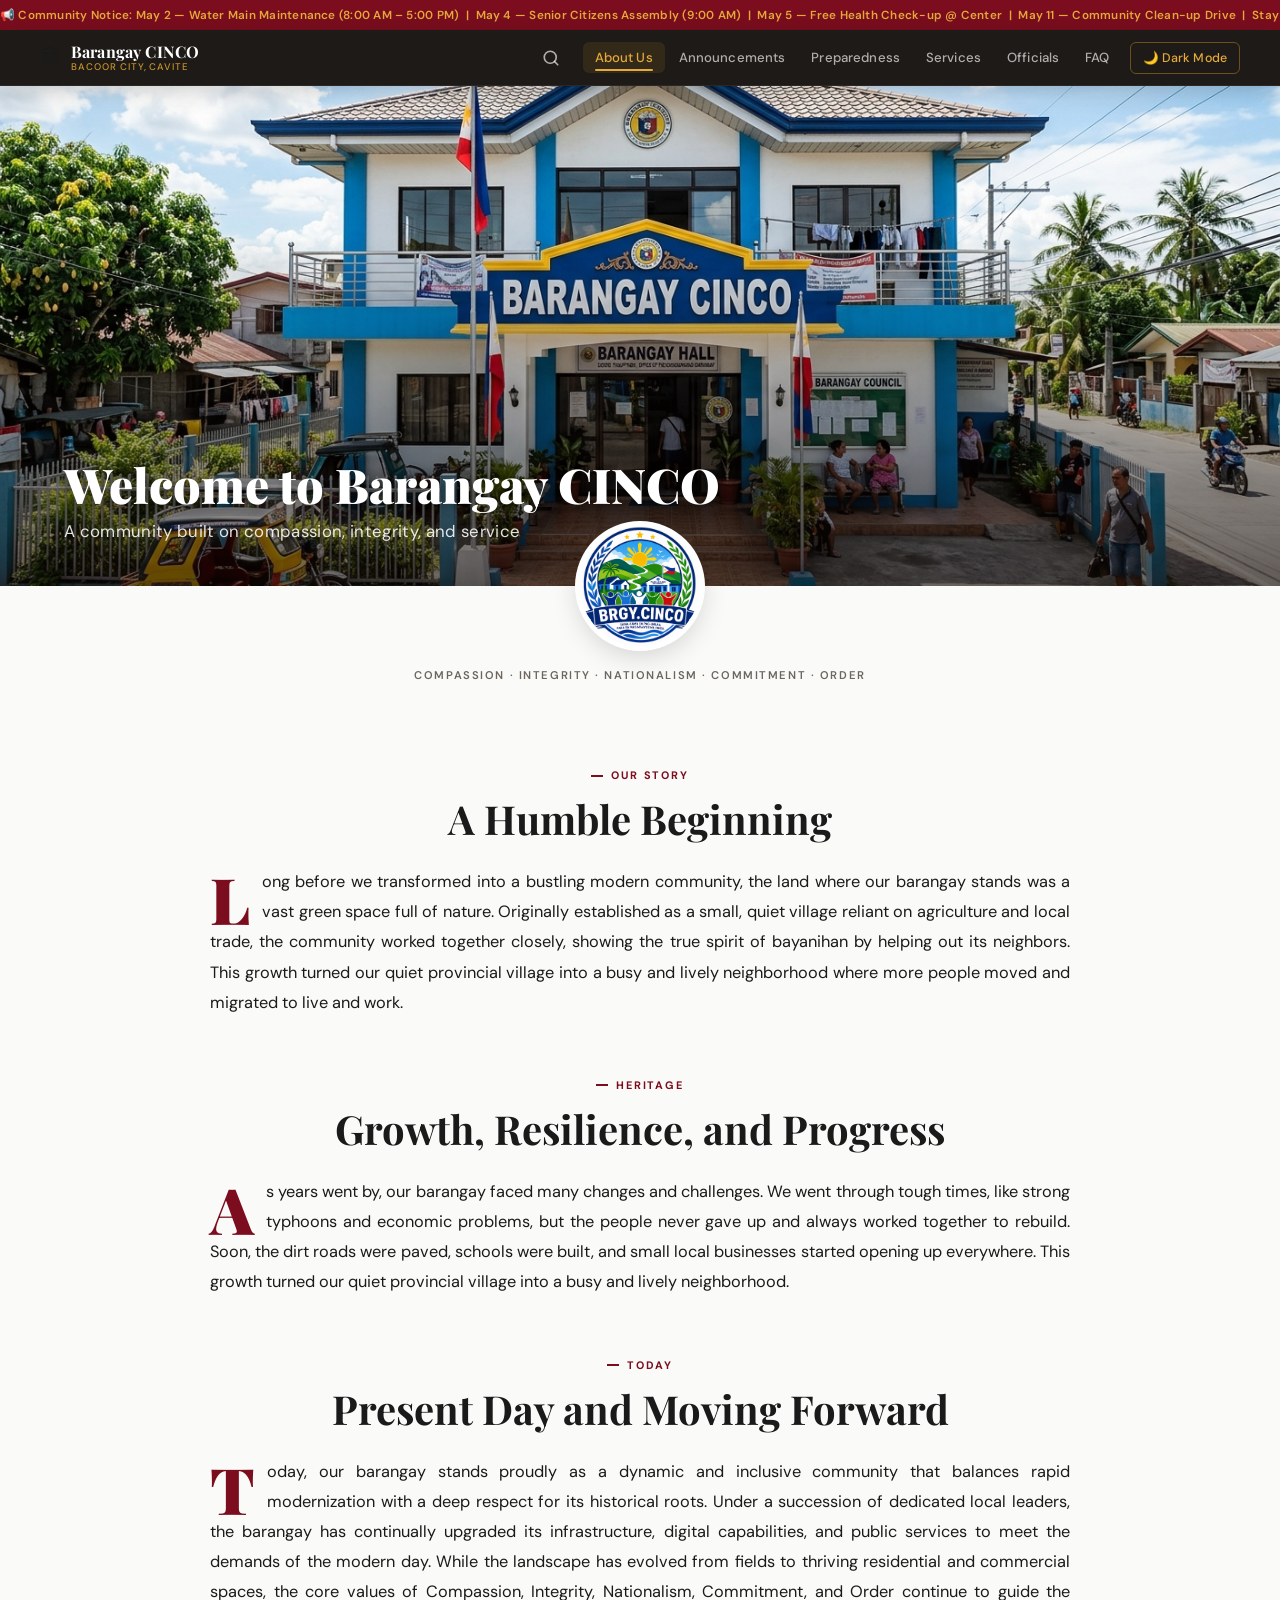
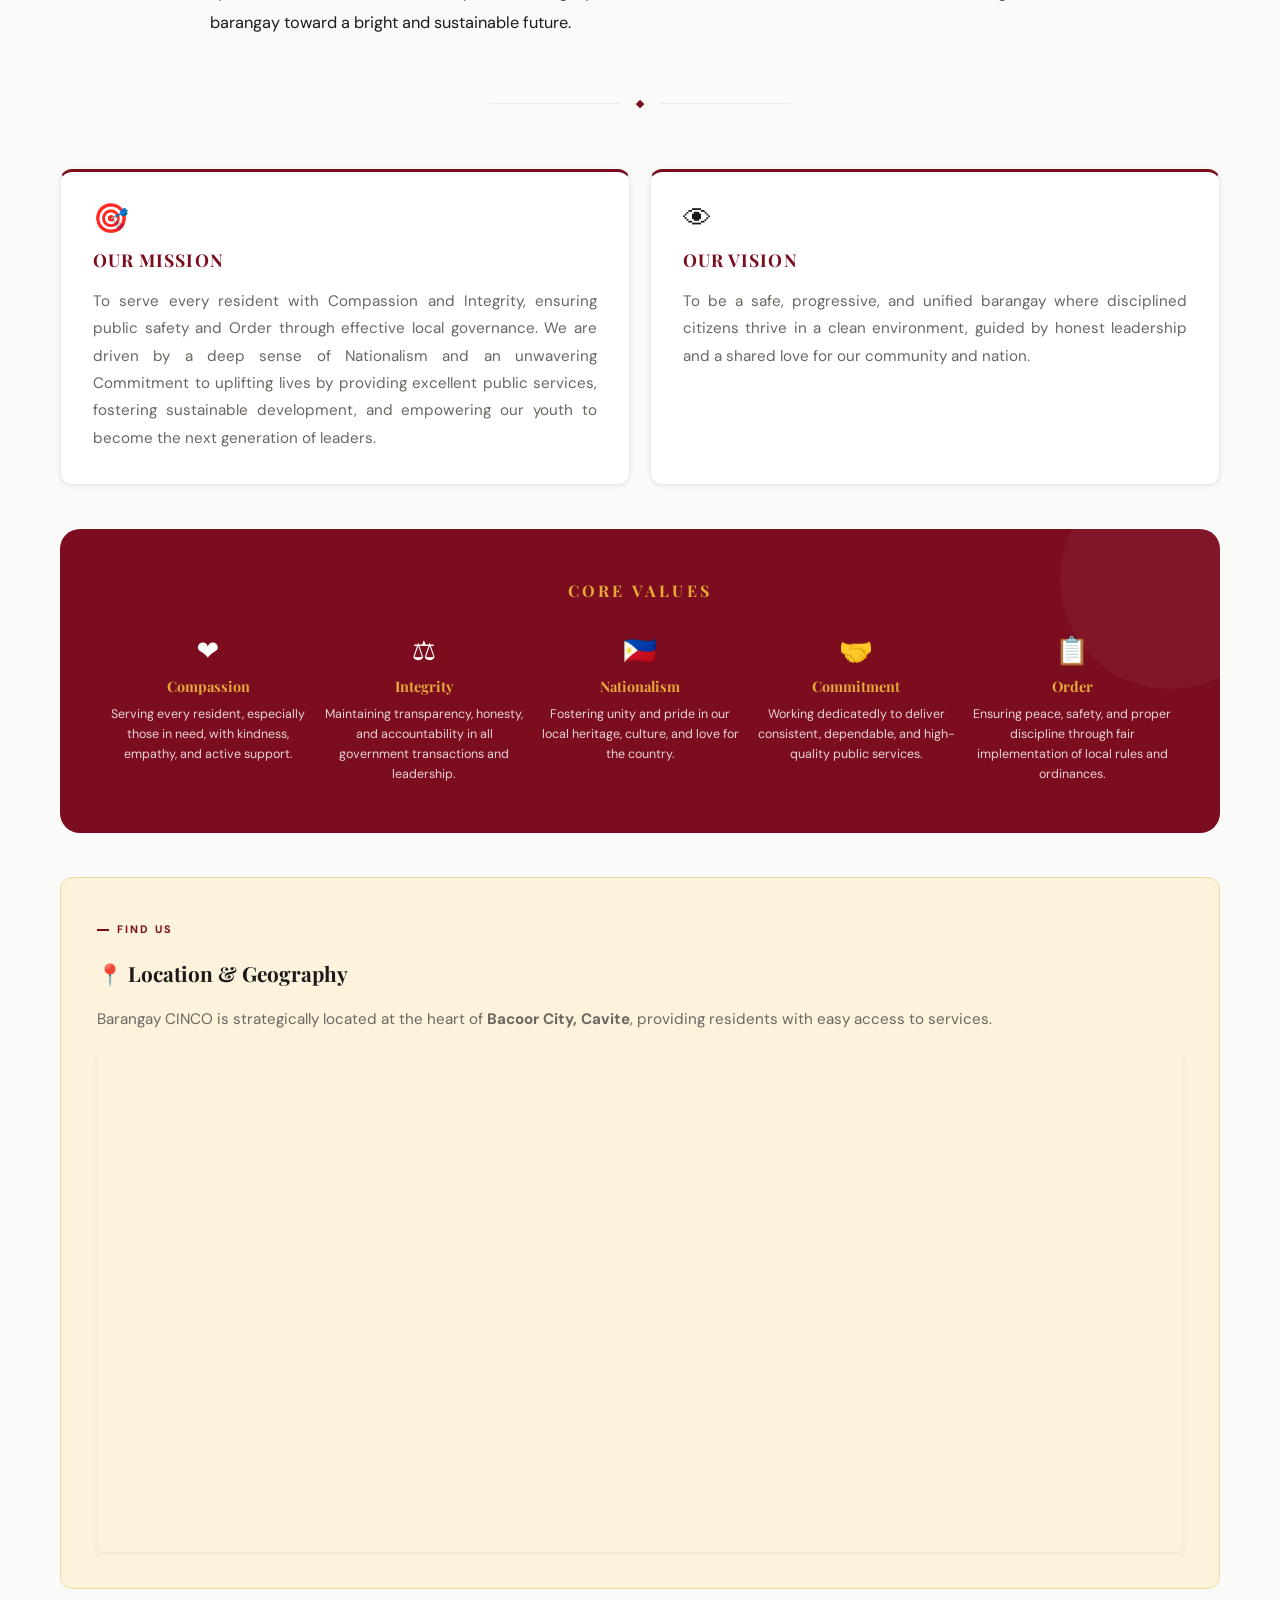
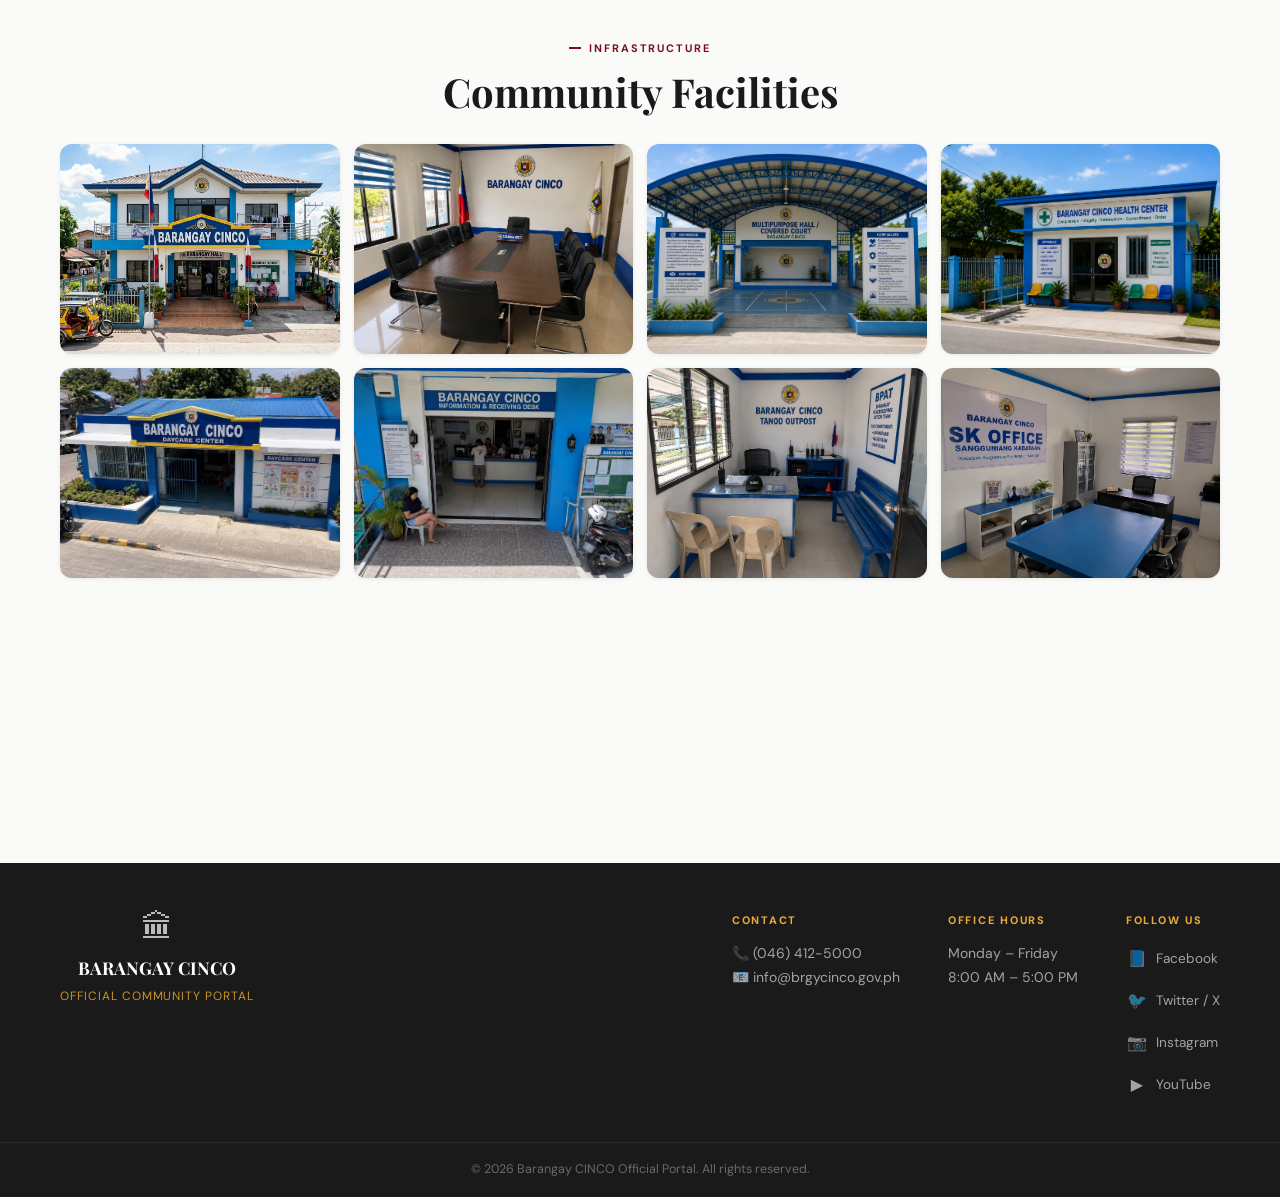
==== commit e9a15a65: "fixed everything" ====
--- a/index.html
+++ b/index.html
@@ -8,8 +8,6 @@
     <link rel="preconnect" href="https://fonts.gstatic.com" crossorigin>
     <link href="https://fonts.googleapis.com/css2?family=Playfair+Display:ital,wght@0,400;0,700;0,900;1,400&family=DM+Sans:wght@300;400;500;600;700&display=swap" rel="stylesheet">
     <link rel="stylesheet" href="style.css">
-    <!-- reCAPTCHA v2 -->
-    <script src="https://www.google.com/recaptcha/enterprise.js?render=6LeBevosAAAAABz58r9cTLM-Zt-FCiPMAGf9jKqa"></script>
 </head>
 <body>
 
@@ -37,6 +35,19 @@
                 </div>
             </div>
 
+            <!-- NAV SEARCH BAR (icon expands on click) -->
+            <div class="nav-search-wrapper" id="navSearchWrapper">
+                <button class="nav-search-icon-btn" id="navSearchToggle" aria-label="Open search" aria-expanded="false">
+                    <svg width="18" height="18" viewBox="0 0 24 24" fill="none" stroke="currentColor" stroke-width="2.2" stroke-linecap="round" stroke-linejoin="round" aria-hidden="true"><circle cx="11" cy="11" r="8"/><line x1="21" y1="21" x2="16.65" y2="16.65"/></svg>
+                </button>
+                <div class="nav-search-expand" id="navSearchExpand" aria-hidden="true">
+                    <input type="search" id="navSearchInput" class="nav-search-input" placeholder="Search portal…" autocomplete="off" aria-label="Search the portal">
+                    <button class="nav-search-close" id="navSearchClose" aria-label="Close search">
+                        <svg width="14" height="14" viewBox="0 0 24 24" fill="none" stroke="currentColor" stroke-width="2.5" stroke-linecap="round"><line x1="18" y1="6" x2="6" y2="18"/><line x1="6" y1="6" x2="18" y2="18"/></svg>
+                    </button>
+                </div>
+            </div>
+
             <button class="menu-toggle" id="menuToggle" aria-label="Toggle navigation menu" aria-expanded="false" aria-controls="navLinks">
                 <span class="hamburger-bar"></span>
                 <span class="hamburger-bar"></span>
@@ -46,14 +57,24 @@
             <div class="nav-links" id="navLinks" role="menubar">
                 <button id="link-history"       role="menuitem" onclick="showPage('history')">About Us</button>
                 <button id="link-announcements" role="menuitem" onclick="showPage('announcements')">Announcements</button>
-                <button id="link-faq"           role="menuitem" onclick="showPage('faq')">FAQ</button>
                 <button id="link-safety"        role="menuitem" onclick="showPage('safety')">Preparedness</button>
                 <!-- Services: click only, no hover dropdown -->
                 <button id="link-services"      role="menuitem" onclick="showPage('services')">Services</button>
                 <button id="link-officials"     role="menuitem" onclick="showPage('officials')">Officials</button>
+                <!-- FAQs moved to END of nav -->
+                <button id="link-faq"           role="menuitem" onclick="showPage('faq')">FAQ</button>
                 <button id="theme-toggle" class="theme-switch-btn" aria-label="Toggle dark mode">🌙 Dark Mode</button>
             </div>
         </nav>
+    </div>
+
+    <!-- ===== GENERIC FORM SUBMISSION TOAST ===== -->
+    <div id="formToast" class="form-toast" role="alert" aria-live="polite" aria-atomic="true">
+        <div class="form-toast-inner">
+            <span class="form-toast-icon" aria-hidden="true">✅</span>
+            <span class="form-toast-msg" id="formToastMsg">Your form has been submitted successfully.</span>
+            <button class="form-toast-close" onclick="closeFormToast()" aria-label="Close notification">✕</button>
+        </div>
     </div>
 
     <!-- ===== SUCCESS MODAL — Contact Form ===== -->
@@ -112,6 +133,20 @@
         </div>
     </div>
 
+    <!-- ===== EVENT DETAIL MODAL ===== -->
+    <div id="eventModal" class="modal-overlay" role="dialog" aria-modal="true" aria-labelledby="eventModalTitle" aria-hidden="true">
+        <div class="modal-box modal-box--event">
+            <button class="modal-x-close" onclick="closeEventModal()" aria-label="Close">✕</button>
+            <div class="event-modal-date-badge" id="eventModalDate"></div>
+            <div class="event-modal-content">
+                <span id="eventModalTag" class="event-tag"></span>
+                <h3 id="eventModalTitle" class="event-modal-title"></h3>
+                <p id="eventModalDetails" class="event-modal-details"></p>
+                <div id="eventModalExtra" class="event-modal-extra"></div>
+            </div>
+        </div>
+    </div>
+
     <!-- ===== OFFICIAL DETAIL MODAL ===== -->
     <div id="officialModal" class="modal-overlay" role="dialog" aria-modal="true" aria-labelledby="officialModalTitle" aria-hidden="true">
         <div class="modal-box modal-box--official">
@@ -141,38 +176,6 @@
                 <p>A community built on compassion, integrity, and service</p>
             </div>
         </header>
-
-        <!-- ===== GLOBAL SEARCH BAR ===== -->
-        <div class="global-search-section scroll-fade" id="globalSearchSection">
-            <div class="search-bar-wrapper" role="search" aria-label="Search the entire portal">
-                <div class="search-input-wrap">
-                    <svg class="search-icon" width="20" height="20" viewBox="0 0 24 24" fill="none" stroke="currentColor" stroke-width="2.2" stroke-linecap="round" stroke-linejoin="round" aria-hidden="true"><circle cx="11" cy="11" r="8"/><line x1="21" y1="21" x2="16.65" y2="16.65"/></svg>
-                    <input
-                        type="search"
-                        id="globalSearchInput"
-                        class="global-search-input"
-                        placeholder="Search services, documents, officials, announcements…"
-                        autocomplete="off"
-                        aria-label="Search the portal"
-                        aria-autocomplete="list"
-                        aria-controls="searchSuggestions"
-                        aria-expanded="false"
-                    >
-                    <button class="search-clear-btn" id="searchClearBtn" aria-label="Clear search" style="display:none;">
-                        <svg width="16" height="16" viewBox="0 0 24 24" fill="none" stroke="currentColor" stroke-width="2.5" stroke-linecap="round"><line x1="18" y1="6" x2="6" y2="18"/><line x1="6" y1="6" x2="18" y2="18"/></svg>
-                    </button>
-                </div>
-                <!-- Live suggestion dropdown -->
-                <div class="search-suggestions" id="searchSuggestions" role="listbox" aria-label="Search suggestions" style="display:none;">
-                    <div id="searchSuggestionsInner"></div>
-                    <div class="search-no-results" id="searchNoResults" style="display:none;">
-                        <svg width="32" height="32" viewBox="0 0 24 24" fill="none" stroke="currentColor" stroke-width="1.5" aria-hidden="true"><circle cx="11" cy="11" r="8"/><line x1="21" y1="21" x2="16.65" y2="16.65"/></svg>
-                        <p>No results found. Try different keywords.</p>
-                    </div>
-                </div>
-            </div>
-            <p class="search-hint">Try: <button class="search-chip" onclick="doQuickSearch('clearance')">clearance</button> <button class="search-chip" onclick="doQuickSearch('appointment')">appointment</button> <button class="search-chip" onclick="doQuickSearch('hotline')">hotline</button> <button class="search-chip" onclick="doQuickSearch('officials')">officials</button> <button class="search-chip" onclick="doQuickSearch('permit')">permit</button></p>
-        </div>
 
         <div class="logo-overlap scroll-fade">
             <div class="logo-circle">
@@ -352,12 +355,9 @@
                 <h2 class="block-title"><span class="block-icon" aria-hidden="true">📰</span> Latest News &amp; Notices</h2>
                 <p class="block-description">Stay up-to-date with official announcements, public notices, and news from Bacoor City and Barangay CINCO.</p>
 
-                <!-- Filter Bar -->
+                <!-- Filter Bar — Announcement, Alerts, Opportunities buttons REMOVED per request -->
                 <div class="news-filter-bar" role="group" aria-label="Filter news by category">
                     <button class="news-filter-btn active" data-filter="all" onclick="filterNews('all', this)">All</button>
-                    <button class="news-filter-btn" data-filter="announcement" onclick="filterNews('announcement', this)">📢 Announcements</button>
-                    <button class="news-filter-btn" data-filter="alert" onclick="filterNews('alert', this)">🚨 Alerts</button>
-                    <button class="news-filter-btn" data-filter="business" onclick="filterNews('business', this)">💼 Opportunities</button>
                 </div>
 
                 <!-- Slideshow for News -->
@@ -415,12 +415,14 @@
                 </div>
             </div>
 
-            <!-- Upcoming Events -->
+            <!-- Upcoming Events — each card now clickable with popup -->
             <div class="dashboard-block scroll-fade">
                 <h2 class="block-title"><span class="block-icon" aria-hidden="true">📅</span> Upcoming Events — May 2026</h2>
                 <p class="block-description">Stay up to date with the latest activities, programs, and gatherings happening in our barangay.</p>
                 <div class="events-grid">
-                    <div class="event-card">
+
+                    <div class="event-card" role="button" tabindex="0" aria-label="View details for Water Main Maintenance"
+                         onclick="openEventModal('MAY','2','Maintenance','event-tag--blue','Water Main Maintenance','8:00 AM – 5:00 PM · Expect temporary water interruption','Residents in all puroks are advised to prepare water in advance. The maintenance team from Maynilad Water Services will be conducting repairs on the main pipeline affecting Barangay CINCO. Water supply will resume by 5:00 PM. Please store enough water for household use.')">
                         <div class="event-date-badge"><span class="ev-month">MAY</span><span class="ev-day">2</span></div>
                         <div class="event-details">
                             <span class="event-tag event-tag--blue">Maintenance</span>
@@ -428,7 +430,9 @@
                             <p>8:00 AM – 5:00 PM · Expect temporary water interruption</p>
                         </div>
                     </div>
-                    <div class="event-card">
+
+                    <div class="event-card" role="button" tabindex="0" aria-label="View details for Senior Citizens Assembly"
+                         onclick="openEventModal('MAY','4','Assembly','event-tag--green','Senior Citizens Assembly','9:00 AM – 12:00 PM · Barangay Hall','Monthly gathering of all registered senior citizens in Barangay CINCO. This month\'s agenda includes distribution of social pension, health monitoring, and discussion on upcoming programs and benefits for senior residents. All registered senior citizens are highly encouraged to attend. Snacks will be provided.')">
                         <div class="event-date-badge"><span class="ev-month">MAY</span><span class="ev-day">4</span></div>
                         <div class="event-details">
                             <span class="event-tag event-tag--green">Assembly</span>
@@ -436,7 +440,9 @@
                             <p>9:00 AM – 12:00 PM · Barangay Hall</p>
                         </div>
                     </div>
-                    <div class="event-card">
+
+                    <div class="event-card" role="button" tabindex="0" aria-label="View details for Free Health Check-up"
+                         onclick="openEventModal('MAY','5','Health','event-tag--red','Free Health Check-up','All day · Health Center · Open to all residents','The Barangay Health Center, in coordination with the Bacoor City Health Office, will be offering free medical consultations, blood pressure monitoring, blood sugar testing, and general check-ups. Bring your barangay ID or any valid ID. Priority will be given to seniors, pregnant women, and PWDs. Available while supplies last.')">
                         <div class="event-date-badge"><span class="ev-month">MAY</span><span class="ev-day">5</span></div>
                         <div class="event-details">
                             <span class="event-tag event-tag--red">Health</span>
@@ -444,7 +450,9 @@
                             <p>All day · Health Center · Open to all residents</p>
                         </div>
                     </div>
-                    <div class="event-card">
+
+                    <div class="event-card" role="button" tabindex="0" aria-label="View details for Community Feeding Program"
+                         onclick="openEventModal('MAY','10','Program','event-tag--orange','Community Feeding Program','9:00 AM – 12:00 PM · Multi-Purpose Hall','A nutrition feeding program organized by the Barangay Nutrition Office for malnourished children aged 6 months to 5 years old. Parents and guardians of registered beneficiaries are requested to bring their children on time. A barangay health worker will also be available for weight and height monitoring and nutrition counseling.')">
                         <div class="event-date-badge"><span class="ev-month">MAY</span><span class="ev-day">10</span></div>
                         <div class="event-details">
                             <span class="event-tag event-tag--orange">Program</span>
@@ -452,7 +460,9 @@
                             <p>9:00 AM – 12:00 PM · Multi-Purpose Hall</p>
                         </div>
                     </div>
-                    <div class="event-card">
+
+                    <div class="event-card" role="button" tabindex="0" aria-label="View details for Community Clean-up Drive"
+                         onclick="openEventModal('MAY','11','Environment','event-tag--green','Community Clean-up Drive','7:00 AM – 11:00 AM · All Puroks','A barangay-wide clean-up drive in coordination with all purok leaders. Residents are encouraged to clean the areas in front of their homes and nearby public spaces. Garbage bags will be provided. The Barangay will also be collecting bulky waste and e-waste on this day. Please segregate waste properly into biodegradable, non-biodegradable, and recyclable categories.')">
                         <div class="event-date-badge"><span class="ev-month">MAY</span><span class="ev-day">11</span></div>
                         <div class="event-details">
                             <span class="event-tag event-tag--green">Environment</span>
@@ -460,7 +470,9 @@
                             <p>7:00 AM – 11:00 AM · All Puroks</p>
                         </div>
                     </div>
-                    <div class="event-card">
+
+                    <div class="event-card" role="button" tabindex="0" aria-label="View details for Inter-Purok Sports Festival"
+                         onclick="openEventModal('MAY','12','Sports','event-tag--purple','Inter-Purok Sports Festival','8:00 AM · Covered Court','The annual Inter-Purok Sports Festival organized by the Sangguniang Kabataan (SK) of Barangay CINCO. Sports events include basketball, volleyball, badminton, and table tennis. All puroks are encouraged to send their representatives. Medals and certificates will be awarded to winners. Spectators are welcome. This event promotes camaraderie, health, and sportsmanship among residents.')">
                         <div class="event-date-badge"><span class="ev-month">MAY</span><span class="ev-day">12</span></div>
                         <div class="event-details">
                             <span class="event-tag event-tag--purple">Sports</span>
@@ -468,7 +480,9 @@
                             <p>8:00 AM · Covered Court</p>
                         </div>
                     </div>
-                    <div class="event-card">
+
+                    <div class="event-card" role="button" tabindex="0" aria-label="View details for Barangay Council Meeting"
+                         onclick="openEventModal('MAY','17','Governance','event-tag--blue','Barangay Council Meeting','3:00 PM – 5:00 PM · Session Hall','Regular monthly session of the Barangay Council of Barangay CINCO. The agenda includes review of community concerns, budget deliberation, passage of barangay resolutions, and updates from all kagawads on their respective committees. Residents who wish to raise community matters may approach the barangay secretary before the session begins to be included in the open forum.')">
                         <div class="event-date-badge"><span class="ev-month">MAY</span><span class="ev-day">17</span></div>
                         <div class="event-details">
                             <span class="event-tag event-tag--blue">Governance</span>
@@ -476,7 +490,9 @@
                             <p>3:00 PM – 5:00 PM · Session Hall</p>
                         </div>
                     </div>
-                    <div class="event-card">
+
+                    <div class="event-card" role="button" tabindex="0" aria-label="View details for Livelihood Training Workshop"
+                         onclick="openEventModal('MAY','18','Education','event-tag--red','Livelihood Training Workshop','9:00 AM – 3:00 PM · Barangay Hall','A skills and livelihood training workshop open to all adult residents of Barangay CINCO, especially unemployed individuals and solo parents. This month\'s topic is Basic Food Processing and Home-Based Business Management. Participants will learn practical skills in food preservation, packaging, and micro-enterprise management. Certificates of completion will be issued. Registration is required — contact the barangay office to reserve your slot.')">
                         <div class="event-date-badge"><span class="ev-month">MAY</span><span class="ev-day">18</span></div>
                         <div class="event-details">
                             <span class="event-tag event-tag--red">Education</span>
@@ -484,6 +500,7 @@
                             <p>9:00 AM – 3:00 PM · Barangay Hall</p>
                         </div>
                     </div>
+
                 </div>
             </div>
         </main>
@@ -581,7 +598,7 @@
                             <span class="faq-chevron" aria-hidden="true">▸</span>
                         </button>
                         <div class="faq-answer">
-                            <p>You can schedule an appointment online through the <strong>Services</strong> page. Select your preferred date, time slot, and type of request. Fill out your contact details and complete the reCAPTCHA. You will receive a confirmation reference number upon submission.</p>
+                            <p>You can schedule an appointment online through the <strong>Services</strong> page. Select your preferred date, time slot, and type of request. Fill out your contact details and submit. You will receive a confirmation reference number upon submission.</p>
                         </div>
                     </div>
                     <div class="faq-item">
@@ -590,7 +607,7 @@
                             <span class="faq-chevron" aria-hidden="true">▸</span>
                         </button>
                         <div class="faq-answer">
-                            <p>Go to the <strong>Officials</strong> page and scroll down to the Contact &amp; Concerns section. Fill in your name, contact details, and describe your concern in the text area. You may also attach a photo. Complete the reCAPTCHA and submit — a barangay representative will follow up with you.</p>
+                            <p>Go to the <strong>Officials</strong> page and scroll down to the Contact &amp; Concerns section. Fill in your name, contact details, and describe your concern in the text area. You may also attach a photo. Submit — a barangay representative will follow up with you.</p>
                         </div>
                     </div>
                     <div class="faq-item">
@@ -621,49 +638,41 @@
                             <span class="faq-chevron" aria-hidden="true">▸</span>
                         </button>
                         <div class="faq-answer">
-                            <p>For new and renewing businesses, bring the following:</p>
+                            <p>To get a Business Permit Clearance, prepare the following:</p>
                             <ul>
                                 <li>DTI / SEC / CDA Registration</li>
                                 <li>Lease contract or proof of business address within Barangay CINCO</li>
-                                <li>Valid Government-Issued ID of the proprietor</li>
-                                <li>Previous year's barangay clearance (for renewal)</li>
-                            </ul>
-                            <p>Fee: <strong>₱200.00 – ₱500.00</strong> depending on business type. Processing takes 30–60 minutes.</p>
-                        </div>
-                    </div>
-                    <div class="faq-item">
-                        <button class="faq-question" onclick="toggleFaq(this)" aria-expanded="false">
-                            <span>When do I need to renew my barangay business clearance?</span>
-                            <span class="faq-chevron" aria-hidden="true">▸</span>
-                        </button>
-                        <div class="faq-answer">
-                            <p>Barangay business clearances are renewed <strong>annually</strong>. It is recommended to process renewal at the start of the year to avoid penalties on your city business permit application.</p>
-                        </div>
-                    </div>
-                </div>
-            </div>
+                                <li>Valid Government-Issued ID of the business owner</li>
+                                <li>Previous year's Barangay Business Clearance (for renewal)</li>
+                            </ul>
+                            <p>Processing time: 30–60 minutes. Fee: ₱200.00 – ₱500.00 depending on business type.</p>
+                        </div>
+                    </div>
+                </div>
+            </div>
+
         </main>
     </div>
 
     <!-- ========================================================
-         PAGE: SAFETY / PREPAREDNESS
+         PAGE: PREPAREDNESS / SAFETY
     ========================================================= -->
     <div id="safety" class="page-section dashboard-page">
         <main class="dashboard-content">
             <div class="page-header scroll-fade">
                 <div class="section-label">Community Safety</div>
-                <h1 class="page-title">Disaster Readiness Guide</h1>
-                <p class="page-subtitle">Know what to do before, during, and after a disaster strikes.</p>
+                <h1 class="page-title">Disaster Preparedness</h1>
+                <p class="page-subtitle">Know what to do before, during, and after a disaster. Be informed, be ready.</p>
             </div>
 
             <!-- TYPHOON -->
             <div class="disaster-card scroll-fade" id="disaster-typhoon">
                 <button class="disaster-header" onclick="toggleDisaster('typhoon')" aria-expanded="false" aria-controls="typhoon-body">
                     <div class="disaster-header-left">
-                        <span class="disaster-icon-wrap typhoon-bg">⛈️</span>
+                        <span class="disaster-icon-wrap typhoon-bg">🌀</span>
                         <div>
                             <h2 class="disaster-title">Typhoon Preparedness</h2>
-                            <p class="disaster-subtitle">Prepare before the storm, stay safe during, and recover after</p>
+                            <p class="disaster-subtitle">Prepare early, stay informed, and follow evacuation orders</p>
                         </div>
                     </div>
                     <span class="disaster-chevron" aria-hidden="true">▸</span>
@@ -673,32 +682,32 @@
                         <div class="phase-col">
                             <div class="phase-label phase-before">Before</div>
                             <ul class="phase-list">
-                                <li>Monitor weather updates from PAGASA</li>
-                                <li>Prepare emergency kit (food, water, flashlight, first aid)</li>
-                                <li>Secure your home — reinforce windows and doors</li>
-                                <li>Store important documents in waterproof containers</li>
-                                <li>Charge all communication devices</li>
-                                <li>Know your evacuation center location</li>
+                                <li>Prepare a go-bag with essentials (food, water, medicines, documents)</li>
+                                <li>Know your evacuation route and nearest evacuation center</li>
+                                <li>Secure loose items outside your home</li>
+                                <li>Stock up on at least 3 days of food and water</li>
+                                <li>Charge all devices and power banks</li>
+                                <li>Monitor PAGASA weather bulletins regularly</li>
                             </ul>
                         </div>
                         <div class="phase-col">
                             <div class="phase-label phase-during">During</div>
                             <ul class="phase-list">
                                 <li>Stay indoors and away from windows</li>
-                                <li>Turn off main electrical switch if flooding occurs</li>
-                                <li>Avoid using candles; use flashlights instead</li>
-                                <li>Listen to official announcements</li>
-                                <li>Evacuate immediately if instructed</li>
+                                <li>Do not go outside during the eye of the storm</li>
+                                <li>Follow instructions from barangay officials</li>
+                                <li>Evacuate immediately if ordered to do so</li>
+                                <li>Never cross flooded roads or bridges</li>
                             </ul>
                         </div>
                         <div class="phase-col">
                             <div class="phase-label phase-after">After</div>
                             <ul class="phase-list">
-                                <li>Wait for official "all clear" announcement</li>
-                                <li>Check for injuries and damage</li>
-                                <li>Avoid downed power lines and flooded areas</li>
-                                <li>Document damage for insurance purposes</li>
-                                <li>Help neighbors, especially elderly and disabled</li>
+                                <li>Check for injuries and provide first aid</li>
+                                <li>Avoid damaged structures and downed power lines</li>
+                                <li>Use safe drinking water only</li>
+                                <li>Report damage to the barangay office</li>
+                                <li>Help neighbors, especially seniors and PWDs</li>
                             </ul>
                         </div>
                     </div>
@@ -706,47 +715,47 @@
             </div>
 
             <!-- EARTHQUAKE -->
-            <div class="disaster-card scroll-fade" id="disaster-earthquake">
-                <button class="disaster-header" onclick="toggleDisaster('earthquake')" aria-expanded="false" aria-controls="earthquake-body">
+            <div class="disaster-card scroll-fade" id="disaster-quake">
+                <button class="disaster-header" onclick="toggleDisaster('quake')" aria-expanded="false" aria-controls="quake-body">
                     <div class="disaster-header-left">
-                        <span class="disaster-icon-wrap quake-bg">🫨</span>
+                        <span class="disaster-icon-wrap quake-bg">🏚️</span>
                         <div>
                             <h2 class="disaster-title">Earthquake Safety</h2>
-                            <p class="disaster-subtitle">Drop, Cover, and Hold On — know what to do when the ground shakes</p>
+                            <p class="disaster-subtitle">Drop, cover, and hold on — always</p>
                         </div>
                     </div>
                     <span class="disaster-chevron" aria-hidden="true">▸</span>
                 </button>
-                <div class="disaster-body" id="earthquake-body">
+                <div class="disaster-body" id="quake-body">
                     <div class="phase-grid">
                         <div class="phase-col">
                             <div class="phase-label phase-before">Before</div>
                             <ul class="phase-list">
                                 <li>Secure heavy furniture and appliances to walls</li>
-                                <li>Know safe spots in every room (under sturdy tables)</li>
-                                <li>Prepare emergency kit and go-bag</li>
-                                <li>Learn how to turn off gas, water, and electricity</li>
-                                <li>Identify meeting points with family members</li>
+                                <li>Know your home's safe spots (under sturdy tables)</li>
+                                <li>Prepare emergency kit and keep it accessible</li>
+                                <li>Practice earthquake drills with your household</li>
+                                <li>Know how to shut off gas and electricity</li>
                             </ul>
                         </div>
                         <div class="phase-col">
                             <div class="phase-label phase-during">During</div>
                             <ul class="phase-list">
                                 <li><strong>DROP, COVER, and HOLD ON</strong></li>
-                                <li>Stay away from windows and exterior walls</li>
+                                <li>Stay away from windows, shelves, and heavy objects</li>
+                                <li>Do NOT run outside during shaking</li>
                                 <li>If outdoors, move away from buildings and power lines</li>
-                                <li>Never use elevators</li>
-                                <li>If driving, pull over safely and stay in the vehicle</li>
+                                <li>If driving, pull over away from structures</li>
                             </ul>
                         </div>
                         <div class="phase-col">
                             <div class="phase-label phase-after">After</div>
                             <ul class="phase-list">
-                                <li>Expect and prepare for aftershocks</li>
-                                <li>Check for injuries and structural damage</li>
-                                <li>Do not use open flames — gas leaks may be present</li>
-                                <li>Listen to emergency radio broadcasts</li>
-                                <li>Stay away from damaged structures</li>
+                                <li>Expect aftershocks — stay alert</li>
+                                <li>Check for gas leaks and structural damage</li>
+                                <li>Evacuate if your building is unsafe</li>
+                                <li>Use battery-powered radio for updates</li>
+                                <li>Do not use elevators after an earthquake</li>
                             </ul>
                         </div>
                     </div>
@@ -759,8 +768,8 @@
                     <div class="disaster-header-left">
                         <span class="disaster-icon-wrap flood-bg">🌊</span>
                         <div>
-                            <h2 class="disaster-title">Flood Preparedness</h2>
-                            <p class="disaster-subtitle">Move to higher ground and stay informed</p>
+                            <h2 class="disaster-title">Flood Safety</h2>
+                            <p class="disaster-subtitle">Move to higher ground — never wade through floodwaters</p>
                         </div>
                     </div>
                     <span class="disaster-chevron" aria-hidden="true">▸</span>
@@ -770,11 +779,11 @@
                         <div class="phase-col">
                             <div class="phase-label phase-before">Before</div>
                             <ul class="phase-list">
-                                <li>Know if your area is flood-prone</li>
-                                <li>Elevate electrical appliances and valuables</li>
-                                <li>Clear drainage systems and waterways</li>
-                                <li>Prepare waterproof containers</li>
-                                <li>Stock up on clean drinking water</li>
+                                <li>Know your flood risk zone and evacuation routes</li>
+                                <li>Store important documents in waterproof containers</li>
+                                <li>Prepare emergency supply kit</li>
+                                <li>Keep drains and gutters clear</li>
+                                <li>Monitor flood warnings from PAGASA</li>
                             </ul>
                         </div>
                         <div class="phase-col">
@@ -1013,6 +1022,27 @@
                     <span>For life-threatening emergencies, always call <strong>911</strong> first. Hotline numbers are for non-emergency contacts and community concerns.</span>
                 </div>
             </div>
+
+            <!-- ===== REAL-TIME ENVIRONMENTAL MONITORING (new section at bottom of Preparedness) ===== -->
+            <div class="dashboard-block scroll-fade">
+                <h3 class="block-title">📡 Real-Time Environmental Monitoring</h3>
+                <p class="block-description" style="margin-bottom: 20px;">
+                    Stay updated with live weather patterns, wind speeds, and active typhoon tracks directly affecting Bacoor City and the surrounding Calabarzon region.
+                </p>
+                <div class="map-responsive">
+                    <iframe
+                        src="https://embed.windy.com/embed.html?type=map&location=coordinates&metricRain=default&metricTemp=default&metricWind=default&zoom=11&overlay=satellite&product=satellite&level=surface&lat=14.457&lon=120.93&detailLat=14.459&detailLon=120.94&marker=true"
+                        frameborder="0"
+                        width="400"
+                        height="300"
+                        style="border:0;"
+                        allowfullscreen=""
+                        loading="lazy"
+                        title="Real-Time Weather Map — Bacoor City">
+                    </iframe>
+                </div>
+            </div>
+
         </main>
     </div>
 
@@ -1317,14 +1347,14 @@
                         <div class="step-number" aria-hidden="true">01</div>
                         <div class="step-body">
                             <h4>Prepare Requirements</h4>
-                            <p>Bring a valid government-issued ID and your current year's Community Tax Certificate (Cedula) before visiting the barangay hall.</p>
+                            <p>Gather all required documents including a valid government-issued ID, current Cedula, and any supporting papers relevant to your request.</p>
                         </div>
                     </div>
                     <div class="step-item">
                         <div class="step-number" aria-hidden="true">02</div>
                         <div class="step-body">
-                            <h4>Payment of Fees</h4>
-                            <p>Proceed to the Treasurer's window to pay the applicable processing fees for your requested document.</p>
+                            <h4>Visit the Barangay Hall</h4>
+                            <p>Head to the Barangay Hall during office hours (Mon–Fri, 8:00 AM – 5:00 PM). Proceed to the Records Window and fill out the request form.</p>
                         </div>
                     </div>
                     <div class="step-item">
@@ -1344,103 +1374,7 @@
                 </div>
             </div>
 
-            <!-- REQUEST DOCUMENTS SECTION -->
-            <div class="dashboard-block scroll-fade" id="request-documents-section">
-                <h2 class="block-title"><span class="block-icon" aria-hidden="true">🗂️</span> Request Documents</h2>
-                <p class="block-description">Select a document type below to view requirements, processing time, and fees.</p>
-                <div class="doc-request-grid">
-
-                    <div class="doc-card" onclick="openDocInfo('clearance')" role="button" tabindex="0" aria-label="Barangay Clearance - Click for details">
-                        <div class="doc-card-icon">📋</div>
-                        <div class="doc-card-body">
-                            <h4>Barangay Clearance</h4>
-                            <p>Proof of good standing in the barangay. Required for employment, permits, and other applications.</p>
-                        </div>
-                        <div class="doc-card-footer">
-                            <span class="doc-badge doc-badge--available">Available</span>
-                            <span class="doc-time">⏱ 15–30 mins</span>
-                        </div>
-                    </div>
-
-                    <div class="doc-card" onclick="openDocInfo('residency')" role="button" tabindex="0" aria-label="Certificate of Residency - Click for details">
-                        <div class="doc-card-icon">🏠</div>
-                        <div class="doc-card-body">
-                            <h4>Certificate of Residency</h4>
-                            <p>Confirms that a person is a registered resident of Barangay CINCO.</p>
-                        </div>
-                        <div class="doc-card-footer">
-                            <span class="doc-badge doc-badge--available">Available</span>
-                            <span class="doc-time">⏱ 15–30 mins</span>
-                        </div>
-                    </div>
-
-                    <div class="doc-card" onclick="openDocInfo('indigency')" role="button" tabindex="0" aria-label="Barangay Indigency Certificate - Click for details">
-                        <div class="doc-card-icon">📑</div>
-                        <div class="doc-card-body">
-                            <h4>Barangay Indigency Certificate</h4>
-                            <p>Certifies financial need for individuals applying for government aid or free services.</p>
-                        </div>
-                        <div class="doc-card-footer">
-                            <span class="doc-badge doc-badge--available">Available</span>
-                            <span class="doc-time">⏱ 20–30 mins</span>
-                        </div>
-                    </div>
-
-                    <div class="doc-card" onclick="openDocInfo('business')" role="button" tabindex="0" aria-label="Business Permit Clearance - Click for details">
-                        <div class="doc-card-icon">🏢</div>
-                        <div class="doc-card-body">
-                            <h4>Business Permit Clearance</h4>
-                            <p>Required for new and renewing businesses operating within the barangay jurisdiction.</p>
-                        </div>
-                        <div class="doc-card-footer">
-                            <span class="doc-badge doc-badge--available">Available</span>
-                            <span class="doc-time">⏱ 30–60 mins</span>
-                        </div>
-                    </div>
-
-                    <div class="doc-card" onclick="openDocInfo('moral')" role="button" tabindex="0" aria-label="Certificate of Good Moral - Click for details">
-                        <div class="doc-card-icon">🎖️</div>
-                        <div class="doc-card-body">
-                            <h4>Certificate of Good Moral</h4>
-                            <p>Attests to the good character and behavior of a barangay resident.</p>
-                        </div>
-                        <div class="doc-card-footer">
-                            <span class="doc-badge doc-badge--available">Available</span>
-                            <span class="doc-time">⏱ 15–20 mins</span>
-                        </div>
-                    </div>
-
-                    <div class="doc-card" onclick="openDocInfo('id')" role="button" tabindex="0" aria-label="Barangay ID Request - Click for details">
-                        <div class="doc-card-icon">🪪</div>
-                        <div class="doc-card-body">
-                            <h4>Barangay ID Request</h4>
-                            <p>Official Barangay ID as an alternate government-recognized identification document.</p>
-                        </div>
-                        <div class="doc-card-footer">
-                            <span class="doc-badge doc-badge--processing">3–5 Days</span>
-                            <span class="doc-time">⏱ Processing</span>
-                        </div>
-                    </div>
-
-                    <div class="doc-card" onclick="openDocInfo('cedula')" role="button" tabindex="0" aria-label="Cedula / Community Tax Certificate - Click for details">
-                        <div class="doc-card-icon">📜</div>
-                        <div class="doc-card-body">
-                            <h4>Cedula / Community Tax Certificate</h4>
-                            <p>Annual community tax certification required for legal and civic transactions.</p>
-                        </div>
-                        <div class="doc-card-footer">
-                            <span class="doc-badge doc-badge--available">Available</span>
-                            <span class="doc-time">⏱ 10–20 mins</span>
-                        </div>
-                    </div>
-
-                </div>
-
-                <div class="doc-request-note">
-                    <span>ℹ️</span>
-                    <p>All document requests must be processed in person at the Barangay Hall. Office hours: <strong>Monday – Friday, 8:00 AM – 5:00 PM</strong>. Bring one (1) valid government-issued ID and a completed request form.</p>
-                </div>
-            </div>
+            <!-- REQUEST DOCUMENTS SECTION REMOVED per requirement #7 -->
 
             <!-- SCHEDULE APPOINTMENT SECTION -->
             <div class="dashboard-block scroll-fade" id="schedule-appointment-section">
@@ -1551,16 +1485,9 @@
                             </div>
                             <div class="form-group">
                                 <label for="appt-notes">Additional Notes <span class="optional-label">(Optional)</span></label>
-                                <textarea id="appt-notes" name="appt_notes" placeholder="Any special instructions or additional information..." rows="2"></textarea>
-                            </div>
-                        </div>
-                    </div>
-
-                    <!-- reCAPTCHA v2 -->
-                    <div class="recaptcha-wrapper">
-                        <div class="g-recaptcha"  data-theme="light" id="appt-recaptcha"></div>
-                        <p class="recaptcha-note" data-sitekey="6LeBevosAAAAABz58r9cTLM-Zt-FCiPMAGf9jKqa">Complete the reCAPTCHA to confirm you are not a robot.</p>
-                        <p id="appt-recaptcha-error" class="field-error-msg" style="display:none;">Please complete the reCAPTCHA verification.</p>
+                                <textarea id="appt-notes" name="appt_notes" placeholder="Any additional information..." rows="3"></textarea>
+                            </div>
+                        </div>
                     </div>
 
                     <div class="appt-form-footer">
@@ -1705,13 +1632,6 @@
                         </div>
                     </div>
 
-                    <!-- reCAPTCHA v2 -->
-                    <div class="recaptcha-wrapper">
-                        <div class="g-recaptcha" data-theme="light" id="contact-recaptcha"></div>
-                        <p class="recaptcha-note" data-sitekey="6LeBevosAAAAABz58r9cTLM-Zt-FCiPMAGf9jKqa">Complete the reCAPTCHA to confirm you are not a robot.</p>
-                        <p id="contact-recaptcha-error" class="field-error-msg" style="display:none;">Please complete the reCAPTCHA verification.</p>
-                    </div>
-
                     <button class="submit-btn" type="submit">
                         <span>Submit Concern</span>
                         <svg width="18" height="18" viewBox="0 0 24 24" fill="none" stroke="currentColor" stroke-width="2" stroke-linecap="round" stroke-linejoin="round" aria-hidden="true"><line x1="22" y1="2" x2="11" y2="13"/><polygon points="22 2 15 22 11 13 2 9 22 2"/></svg>
@@ -1728,7 +1648,7 @@
             <div class="footer-brand">
                 <div class="footer-seal" aria-hidden="true">🏛</div>
                 <div>
-                    <div class="footer-title">Barangay CINCO</div>
+                    <div class="footer-title">BARANGAY CINCO</div>
                     <div class="footer-tagline">Official Community Portal</div>
                 </div>
             </div>
@@ -1745,7 +1665,24 @@
                 </div>
                 <div class="footer-col">
                     <h3>Follow Us</h3>
-                    <p>📘 /BarangayCincoOfficial</p>
+                    <div class="footer-social-links">
+                        <a href="https://facebook.com/BarangayCincoOfficial" target="_blank" rel="noopener noreferrer" class="footer-social-link" aria-label="Facebook">
+                            <span class="footer-social-icon">📘</span>
+                            <span>Facebook</span>
+                        </a>
+                        <a href="https://twitter.com/BarangayCinco" target="_blank" rel="noopener noreferrer" class="footer-social-link" aria-label="Twitter / X">
+                            <span class="footer-social-icon">🐦</span>
+                            <span>Twitter / X</span>
+                        </a>
+                        <a href="https://instagram.com/BarangayCinco" target="_blank" rel="noopener noreferrer" class="footer-social-link" aria-label="Instagram">
+                            <span class="footer-social-icon">📷</span>
+                            <span>Instagram</span>
+                        </a>
+                        <a href="https://youtube.com/@BarangayCinco" target="_blank" rel="noopener noreferrer" class="footer-social-link" aria-label="YouTube">
+                            <span class="footer-social-icon">▶️</span>
+                            <span>YouTube</span>
+                        </a>
+                    </div>
                 </div>
             </div>
         </div>
--- a/style.css
+++ b/style.css
@@ -2,7 +2,9 @@
    BARANGAY CINCO — DIGITAL COMMUNITY PORTAL
    Redesigned CSS — Modern Civic Aesthetic v2
    Palette: Deep Maroon, Gold, Off-White, Ink
-   Updated: Floating navbar, FAQ, dark mode, hotlines
+   Updated: Floating navbar, FAQ, dark mode, hotlines,
+            nav search, footer social, event modal,
+            officials modal fix, form toast, recaptcha removed
 ================================================ */
 
 /* ============================================
@@ -192,7 +194,7 @@
     100% { transform: translateX(-50%); }
 }
 
-/* Modern floating navbar — reduced height, glassmorphism */
+/* Modern floating navbar */
 .navbar {
     background: rgba(20, 17, 14, 0.96);
     backdrop-filter: blur(12px);
@@ -240,6 +242,113 @@
     font-weight: 500;
     letter-spacing: 0.1em;
     text-transform: uppercase;
+}
+
+/* ============================================
+   NAV SEARCH BAR (icon expands on click)
+============================================ */
+.nav-search-wrapper {
+    display: flex;
+    align-items: center;
+    position: relative;
+    flex-shrink: 0;
+    margin-left: auto;
+}
+
+.nav-search-icon-btn {
+    background: transparent;
+    border: none;
+    color: rgba(255,255,255,0.65);
+    width: 36px;
+    height: 36px;
+    border-radius: 50%;
+    display: flex;
+    align-items: center;
+    justify-content: center;
+    cursor: pointer;
+    transition: background var(--speed-fast) ease,
+                color var(--speed-fast) ease;
+    flex-shrink: 0;
+    z-index: 2;
+}
+
+.nav-search-icon-btn:hover {
+    background: rgba(255,255,255,0.1);
+    color: var(--white);
+}
+
+.nav-search-icon-btn[aria-expanded="true"] {
+    color: var(--gold-light);
+    background: rgba(200,147,42,0.12);
+}
+
+/* The expanding search field — hidden by default */
+.nav-search-expand {
+    display: flex;
+    align-items: center;
+    gap: 4px;
+    overflow: hidden;
+    max-width: 0;
+    opacity: 0;
+    pointer-events: none;
+    transition: max-width 0.38s var(--ease-out),
+                opacity 0.28s ease,
+                padding 0.28s ease;
+    background: rgba(255,255,255,0.09);
+    border-radius: 100px;
+    padding: 0;
+    border: 1px solid transparent;
+}
+
+.nav-search-expand.expanded {
+    max-width: 280px;
+    opacity: 1;
+    pointer-events: auto;
+    padding: 0 8px 0 14px;
+    border-color: rgba(255,255,255,0.15);
+}
+
+.nav-search-input {
+    background: transparent;
+    border: none;
+    outline: none;
+    color: var(--white);
+    font-family: var(--font-body);
+    font-size: 0.85rem;
+    font-weight: 500;
+    width: 180px;
+    padding: 6px 0;
+    min-width: 0;
+}
+
+.nav-search-input::placeholder {
+    color: rgba(255,255,255,0.4);
+}
+
+/* Remove native search cancel button */
+.nav-search-input::-webkit-search-cancel-button {
+    display: none;
+}
+
+.nav-search-close {
+    background: transparent;
+    border: none;
+    color: rgba(255,255,255,0.5);
+    width: 24px;
+    height: 24px;
+    border-radius: 50%;
+    display: flex;
+    align-items: center;
+    justify-content: center;
+    cursor: pointer;
+    flex-shrink: 0;
+    transition: background var(--speed-fast) ease,
+                color var(--speed-fast) ease;
+}
+
+.nav-search-close:hover {
+    background: rgba(255,255,255,0.1);
+    color: var(--white);
 }
 
 /* Nav links */
@@ -927,12 +1036,18 @@
     transition: box-shadow var(--speed-mid) ease,
                 transform var(--speed-mid) var(--ease-out),
                 border-color var(--speed-fast) ease;
+    cursor: pointer;
 }
 
 .event-card:hover {
     box-shadow: var(--shadow-md);
     transform: translateY(-3px);
     border-color: rgba(123,13,30,0.25);
+}
+
+.event-card:focus {
+    outline: 2px solid var(--gold-light);
+    outline-offset: 2px;
 }
 
 .event-date-badge {
@@ -1757,6 +1872,7 @@
     letter-spacing: 0.01em;
 }
 
+/* FIX: -webkit-appearance removed; replaced with safe cross-browser reset */
 .form-group input,
 .form-group select,
 .form-group textarea {
@@ -1771,7 +1887,19 @@
     line-height: 1.5;
     transition: border-color var(--speed-fast) ease,
                 box-shadow var(--speed-fast) ease;
-    -webkit-appearance: none;
+    appearance: none;
+}
+
+/* Re-add select arrow manually since we removed appearance */
+.form-group select {
+    background-image: url("data:image/svg+xml,%3Csvg xmlns='http://www.w3.org/2000/svg' width='12' height='8' viewBox='0 0 12 8'%3E%3Cpath d='M1 1l5 5 5-5' stroke='%236b6660' stroke-width='1.5' fill='none' stroke-linecap='round' stroke-linejoin='round'/%3E%3C/svg%3E");
+    background-repeat: no-repeat;
+    background-position: right 12px center;
+    padding-right: 36px;
+}
+
+[data-theme="dark"] .form-group select {
+    background-image: url("data:image/svg+xml,%3Csvg xmlns='http://www.w3.org/2000/svg' width='12' height='8' viewBox='0 0 12 8'%3E%3Cpath d='M1 1l5 5 5-5' stroke='%238a8680' stroke-width='1.5' fill='none' stroke-linecap='round' stroke-linejoin='round'/%3E%3C/svg%3E");
 }
 
 .form-group input:focus,
@@ -1877,17 +2005,6 @@
 
 .remove-image-btn:hover { background: #ffcdd2; }
 
-/* reCAPTCHA */
-.recaptcha-wrapper {
-    margin: 20px 0;
-    display: flex;
-    flex-direction: column;
-    align-items: flex-start;
-    gap: 8px;
-}
-
-.recaptcha-note { font-size: 0.78rem; color: var(--text-secondary); }
-
 /* Submit Button */
 .submit-btn {
     display: inline-flex;
@@ -1920,6 +2037,71 @@
 .submit-btn:active { transform: none; }
 
 .appt-submit-btn { width: auto; }
+
+/* ============================================
+   FORM TOAST NOTIFICATION
+============================================ */
+.form-toast {
+    position: fixed;
+    bottom: 32px;
+    right: 32px;
+    z-index: 9999;
+    opacity: 0;
+    transform: translateY(20px) scale(0.96);
+    pointer-events: none;
+    transition: opacity 0.3s var(--ease-out),
+                transform 0.3s var(--ease-out);
+}
+
+.form-toast.toast-visible {
+    opacity: 1;
+    transform: translateY(0) scale(1);
+    pointer-events: auto;
+}
+
+.form-toast-inner {
+    display: flex;
+    align-items: center;
+    gap: 12px;
+    background: var(--surface);
+    border: 1px solid var(--border);
+    border-left: 4px solid var(--success);
+    border-radius: var(--radius-md);
+    padding: 14px 18px;
+    box-shadow: var(--shadow-lg);
+    min-width: 280px;
+    max-width: 380px;
+}
+
+.form-toast-icon {
+    font-size: 1.2rem;
+    flex-shrink: 0;
+}
+
+.form-toast-msg {
+    flex: 1;
+    font-size: 0.88rem;
+    font-weight: 600;
+    color: var(--text-primary);
+    line-height: 1.4;
+}
+
+.form-toast-close {
+    background: transparent;
+    border: none;
+    color: var(--text-secondary);
+    font-size: 0.85rem;
+    cursor: pointer;
+    padding: 2px 4px;
+    flex-shrink: 0;
+    transition: color var(--speed-fast) ease;
+}
+
+.form-toast-close:hover { color: var(--maroon); }
+
+[data-theme="dark"] .form-toast-inner {
+    border-left-color: #4caf50;
+}
 
 /* ============================================
    MODALS
@@ -2059,29 +2241,38 @@
     letter-spacing: 0.1em;
 }
 
-/* Official modal */
+/* ============================================
+   OFFICIAL MODAL — Fixed image + justified text
+============================================ */
 .modal-box--official {
-    max-width: 440px;
+    max-width: 480px;
     padding: 0;
     overflow: hidden;
     text-align: left;
 }
 
+/* Image wrap: taller, full display — no cropping */
 .official-modal-img-wrap {
     width: 100%;
-    height: 200px;
-    overflow: hidden;
     background: var(--surface-alt);
+    display: flex;
+    align-items: center;
+    justify-content: center;
+    padding: 20px 20px 0;
 }
 
 .official-modal-img {
     width: 100%;
-    height: 100%;
-    object-fit: cover;
+    max-height: 320px;
+    object-fit: contain;
     object-position: center top;
-}
-
-.official-modal-content { padding: 24px 28px 28px; }
+    border-radius: var(--radius-md);
+    display: block;
+}
+
+.official-modal-content {
+    padding: 22px 28px 30px;
+}
 
 .official-modal-role {
     font-size: 0.68rem;
@@ -2100,13 +2291,87 @@
     font-size: 1.25rem;
     font-weight: 700;
     color: var(--text-heading);
-    margin-bottom: 12px;
-}
-
+    margin-bottom: 10px;
+    line-height: 1.25;
+}
+
+/* Justify the description text */
 .official-modal-content p {
     font-size: 0.9rem;
     color: var(--text-secondary);
-    line-height: 1.7;
+    line-height: 1.75;
+    text-align: justify;
+    hyphens: auto;
+}
+
+/* ============================================
+   EVENT DETAIL MODAL
+============================================ */
+.modal-box--event {
+    max-width: 500px;
+    text-align: left;
+    padding: 32px 30px 30px;
+}
+
+.event-modal-date-badge {
+    display: inline-flex;
+    align-items: center;
+    gap: 8px;
+    font-size: 0.72rem;
+    font-weight: 800;
+    letter-spacing: 0.12em;
+    text-transform: uppercase;
+    color: var(--maroon);
+    background: rgba(123,13,30,0.08);
+    border: 1px solid rgba(123,13,30,0.15);
+    border-radius: 100px;
+    padding: 5px 14px;
+    margin-bottom: 16px;
+}
+
+[data-theme="dark"] .event-modal-date-badge {
+    color: var(--gold-light);
+    background: rgba(200,147,42,0.1);
+    border-color: rgba(200,147,42,0.2);
+}
+
+.event-modal-content {
+    display: flex;
+    flex-direction: column;
+    gap: 0;
+    min-width: 0;
+    width: 100%;
+}
+
+.event-modal-title {
+    font-family: var(--font-display);
+    font-size: 1.35rem;
+    font-weight: 700;
+    color: var(--text-heading);
+    margin: 10px 0 8px;
+    line-height: 1.25;
+}
+
+.event-modal-details {
+    font-size: 0.85rem;
+    font-weight: 600;
+    color: var(--maroon);
+    margin-bottom: 14px;
+}
+
+[data-theme="dark"] .event-modal-details { color: var(--gold); }
+
+.event-modal-extra {
+    font-size: 0.9rem;
+    color: var(--text-secondary);
+    line-height: 1.75;
+    text-align: justify;
+    hyphens: auto;
+    background: var(--surface-alt);
+    border-radius: var(--radius-md);
+    padding: 14px 16px;
+    border: 1px solid var(--border);
+    margin-top: 4px;
 }
 
 /* ============================================
@@ -3016,7 +3281,7 @@
 
 
 /* ============================================
-   FOOTER
+   FOOTER — Centered title + expanded socials
 ============================================ */
 .main-footer {
     background: var(--ink);
@@ -3035,10 +3300,14 @@
     flex-wrap: wrap;
 }
 
+/* Centered brand block */
 .footer-brand {
     display: flex;
-    align-items: center;
-    gap: 14px;
+    flex-direction: column;
+    align-items: center;
+    text-align: center;
+    gap: 10px;
+    min-width: 160px;
 }
 
 .footer-seal { font-size: 2rem; line-height: 1; }
@@ -3048,10 +3317,17 @@
     font-size: 1.1rem;
     font-weight: 700;
     color: var(--white);
-    margin-bottom: 4px;
-}
-
-.footer-tagline { font-size: 0.75rem; color: var(--gold); letter-spacing: 0.08em; text-transform: uppercase; }
+    margin-bottom: 2px;
+    text-align: center;
+}
+
+.footer-tagline {
+    font-size: 0.75rem;
+    color: var(--gold);
+    letter-spacing: 0.08em;
+    text-transform: uppercase;
+    text-align: center;
+}
 
 .footer-cols { display: flex; gap: 48px; flex-wrap: wrap; }
 
@@ -3068,6 +3344,37 @@
     font-size: 0.875rem;
     line-height: 1.7;
     color: rgba(255,255,255,0.6);
+}
+
+/* Social links — expanded with more icons */
+.footer-social-links {
+    display: flex;
+    flex-direction: column;
+    gap: 8px;
+}
+
+.footer-social-link {
+    display: flex;
+    align-items: center;
+    gap: 8px;
+    color: rgba(255,255,255,0.6);
+    font-size: 0.85rem;
+    text-decoration: none;
+    transition: color var(--speed-fast) ease,
+                transform var(--speed-fast) var(--ease-out);
+    padding: 3px 0;
+}
+
+.footer-social-link:hover {
+    color: var(--gold-light);
+    transform: translateX(3px);
+}
+
+.footer-social-icon {
+    font-size: 1rem;
+    width: 22px;
+    text-align: center;
+    flex-shrink: 0;
 }
 
 .footer-bottom {
@@ -3090,11 +3397,16 @@
     .timeslot-grid   { grid-template-columns: repeat(4, 1fr); }
     .footer-inner    { flex-direction: column; gap: 24px; }
     .footer-cols     { gap: 28px; }
+    .footer-brand    { flex-direction: row; text-align: left; align-items: center; }
+    .footer-title, .footer-tagline { text-align: left; }
 }
 
 @media (max-width: 768px) {
     /* Mobile navbar */
     .menu-toggle { display: flex; }
+
+    /* Hide nav search in mobile — global search bar handles it */
+    .nav-search-wrapper { display: none; }
 
     .nav-links {
         display: none;
@@ -3152,6 +3464,18 @@
     .slideshow-container { padding: 28px 48px; }
 
     .officials-grid { grid-template-columns: repeat(2, 1fr); }
+
+    /* Toast position on mobile */
+    .form-toast {
+        bottom: 16px;
+        right: 16px;
+        left: 16px;
+    }
+    .form-toast-inner { min-width: unset; }
+
+    /* Official modal responsive */
+    .modal-box--official { max-width: 96vw; }
+    .official-modal-img  { max-height: 240px; }
 }
 
 @media (max-width: 520px) {
@@ -3165,6 +3489,7 @@
     .modal-box        { padding: 28px 20px; }
     .blog-container, .dashboard-content { padding: 0 16px; }
     .corevalues-block { padding: 32px 20px; }
+    .modal-box--event { padding: 24px 16px 20px; }
 }
 
 @media (max-width: 380px) {
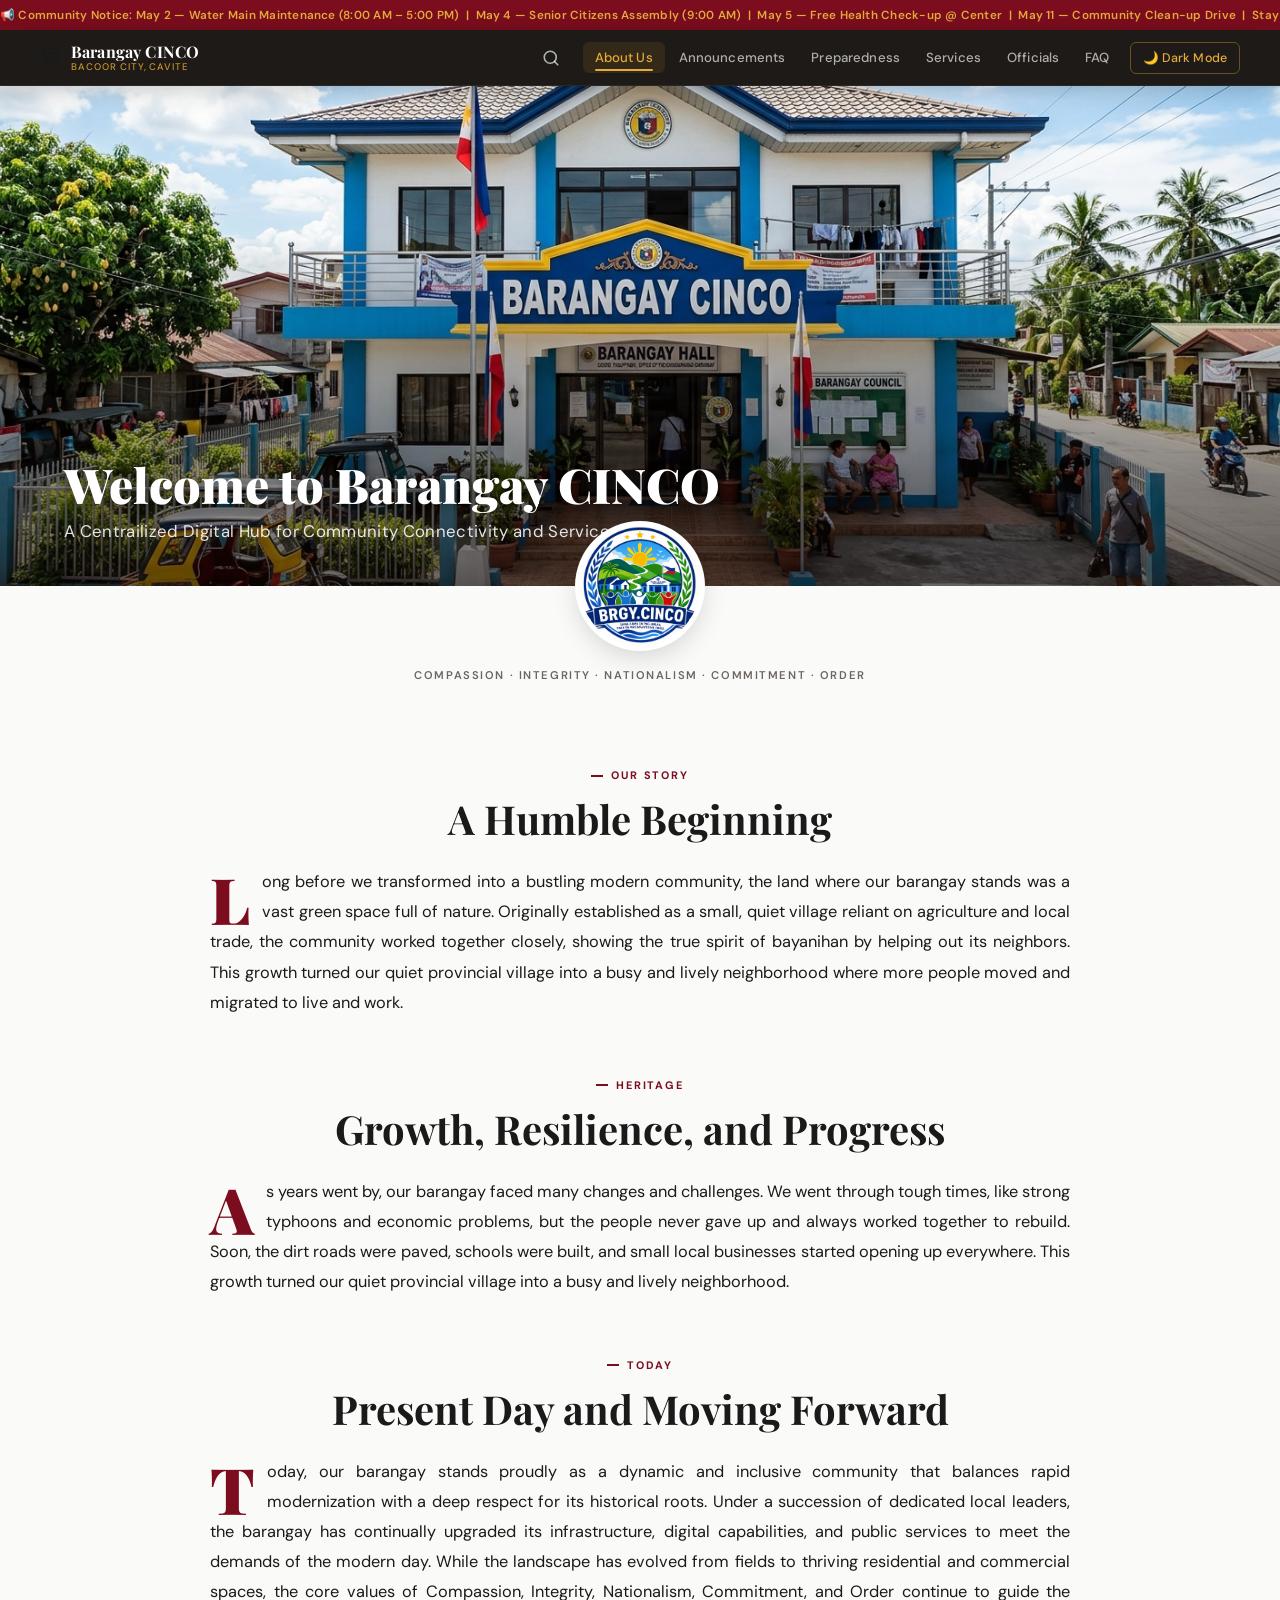
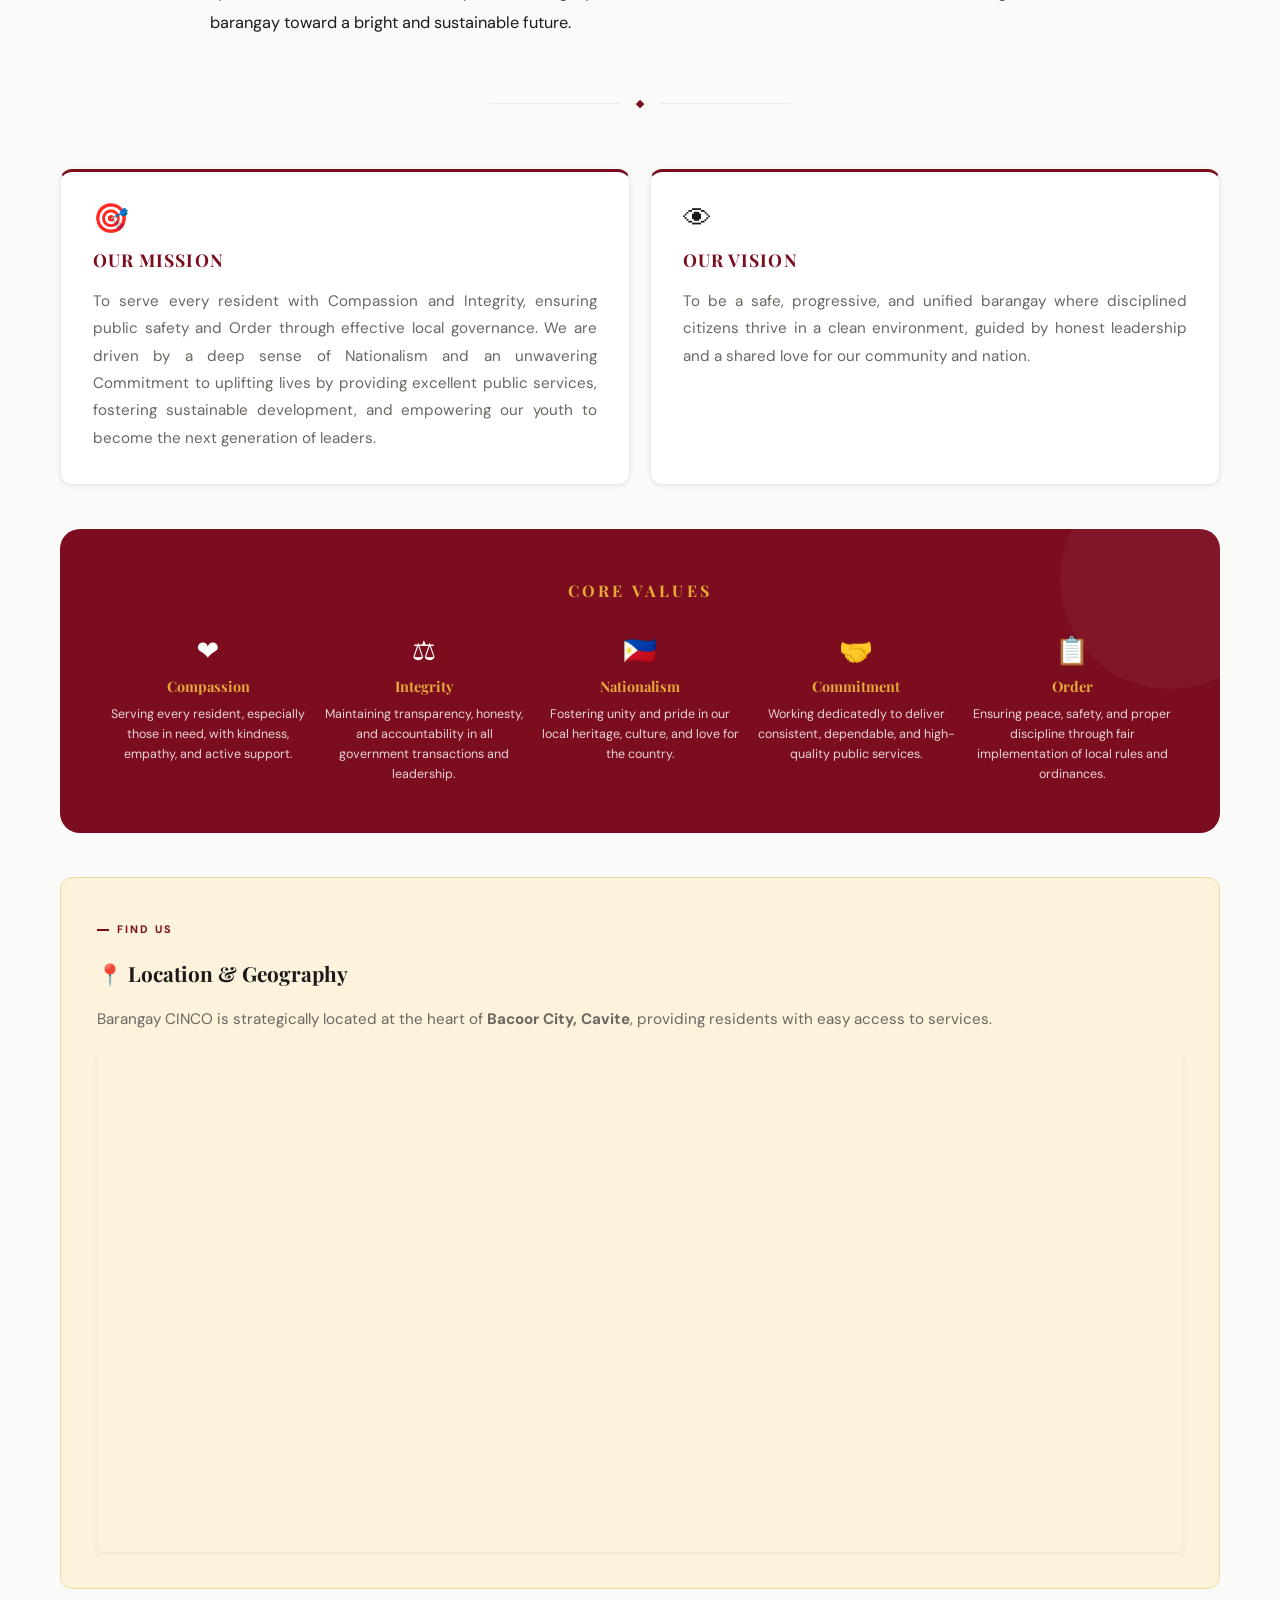
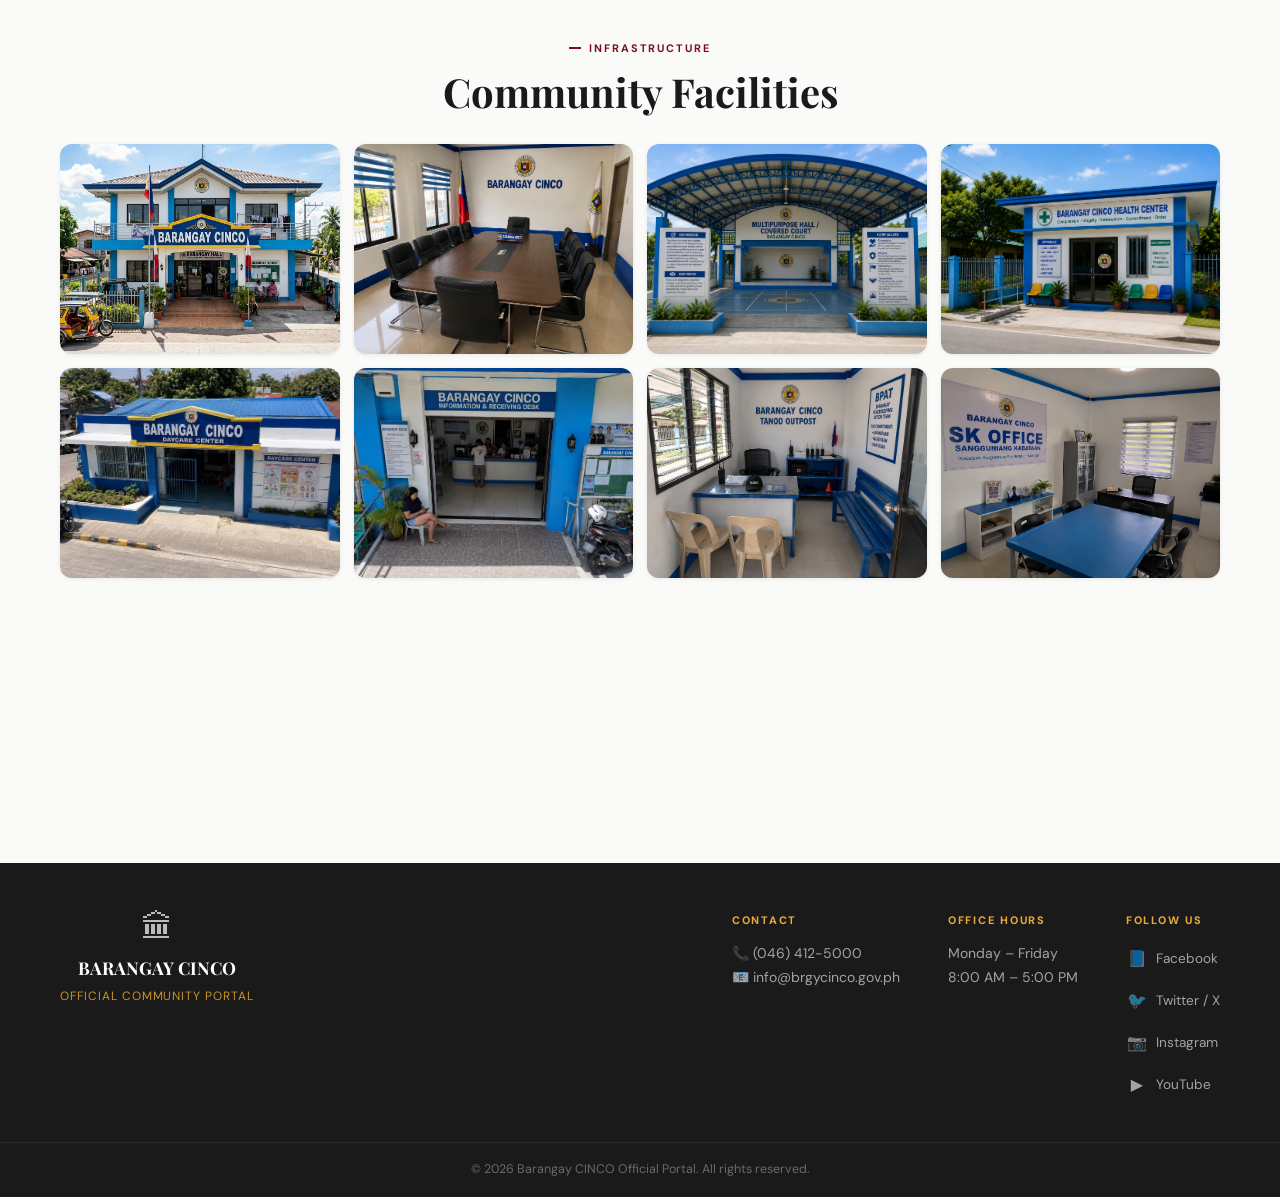
==== commit 51082205: "fixed the banner text" ====
--- a/index.html
+++ b/index.html
@@ -173,7 +173,7 @@
             </div>
             <div class="hero-caption">
                 <h1>Welcome to Barangay CINCO</h1>
-                <p>A community built on compassion, integrity, and service</p>
+                <p>A Centrailized Digital Hub for Community Connectivity and Services</p>
             </div>
         </header>
 
@@ -936,14 +936,14 @@
                 <p class="block-description">In case of emergency, contact the appropriate authority immediately. Tap any card to call directly.</p>
                 <div class="hotlines-grid">
 
-                    <a href="tel:+6346-417-6174" class="hotline-card hotline-police" aria-label="Call Bacoor Police Station">
+                    <a href="tel:+6346-417-6366" class="hotline-card hotline-police" aria-label="Call PNP Bacoor Direct Line">
                         <div class="hotline-icon-wrap police-hotline-bg">
                             <span class="hotline-emoji" aria-hidden="true">🚔</span>
                         </div>
                         <div class="hotline-info">
                             <span class="hotline-category">Police</span>
-                            <h3 class="hotline-name">Bacoor City Police Station</h3>
-                            <div class="hotline-number">(046) 417-6174</div>
+                            <h3 class="hotline-name">PNP Bacoor Direct Line</h3>
+                            <div class="hotline-number">(046) 417-6366</div>
                             <div class="hotline-alt">PNP Bacoor · Available 24/7</div>
                         </div>
                         <div class="hotline-call-badge" aria-hidden="true">
@@ -952,14 +952,14 @@
                         </div>
                     </a>
 
-                    <a href="tel:+6346-417-4199" class="hotline-card hotline-fire" aria-label="Call Bacoor Fire Department">
+                    <a href="tel:+6346-417-6060" class="hotline-card hotline-fire" aria-label="Call Bureau of Fire Protection">
                         <div class="hotline-icon-wrap fire-hotline-bg">
                             <span class="hotline-emoji" aria-hidden="true">🚒</span>
                         </div>
                         <div class="hotline-info">
                             <span class="hotline-category">Fire Department</span>
-                            <h3 class="hotline-name">Bacoor City Fire Station</h3>
-                            <div class="hotline-number">(046) 417-4199</div>
+                            <h3 class="hotline-name">Bureau of Fire Protection (BFP)</h3>
+                            <div class="hotline-number">(046) 417-6060</div>
                             <div class="hotline-alt">BFP Cavite · Available 24/7</div>
                         </div>
                         <div class="hotline-call-badge" aria-hidden="true">
@@ -968,31 +968,15 @@
                         </div>
                     </a>
 
-                    <a href="tel:+6346-417-7777" class="hotline-card hotline-ambulance" aria-label="Call Ambulance">
+                    <a href="tel:+6346-417-0727" class="hotline-card hotline-ambulance" aria-label="Call City of Bacoor DRRMO">
                         <div class="hotline-icon-wrap ambulance-hotline-bg">
-                            <span class="hotline-emoji" aria-hidden="true">🚑</span>
+                            <span class="hotline-emoji" aria-hidden="true">🛟</span>
                         </div>
                         <div class="hotline-info">
-                            <span class="hotline-category">Ambulance</span>
-                            <h3 class="hotline-name">Emergency Medical Services</h3>
-                            <div class="hotline-number">(046) 417-7777</div>
-                            <div class="hotline-alt">Bacoor City EMS · Available 24/7</div>
-                        </div>
-                        <div class="hotline-call-badge" aria-hidden="true">
-                            <svg width="14" height="14" viewBox="0 0 24 24" fill="none" stroke="currentColor" stroke-width="2.5" stroke-linecap="round" stroke-linejoin="round"><path d="M22 16.92v3a2 2 0 0 1-2.18 2 19.79 19.79 0 0 1-8.63-3.07A19.5 19.5 0 0 1 4.69 12 19.79 19.79 0 0 1 1.61 3.38 2 2 0 0 1 3.6 1.18h3a2 2 0 0 1 2 1.72c.127.96.361 1.903.7 2.81a2 2 0 0 1-.45 2.11L7.91 8.91a16 16 0 0 0 6 6l.91-.91a2 2 0 0 1 2.11-.45c.907.339 1.85.573 2.81.7A2 2 0 0 1 22 16.92z"/></svg>
-                            Tap to Call
-                        </div>
-                    </a>
-
-                    <a href="tel:+6346-417-8888" class="hotline-card hotline-rescue" aria-label="Call Rescue Team">
-                        <div class="hotline-icon-wrap rescue-hotline-bg">
-                            <span class="hotline-emoji" aria-hidden="true">🛟</span>
-                        </div>
-                        <div class="hotline-info">
-                            <span class="hotline-category">Rescue Team</span>
-                            <h3 class="hotline-name">CDRRMO Rescue Operations</h3>
-                            <div class="hotline-number">(046) 417-8888</div>
-                            <div class="hotline-alt">Disaster Response · Available 24/7</div>
+                            <span class="hotline-category">Disaster Response</span>
+                            <h3 class="hotline-name">City of Bacoor DRRMO (CBDRRMO)</h3>
+                            <div class="hotline-number">(046) 417-0727</div>
+                            <div class="hotline-alt">Disaster Risk Reduction · Available 24/7</div>
                         </div>
                         <div class="hotline-call-badge" aria-hidden="true">
                             <svg width="14" height="14" viewBox="0 0 24 24" fill="none" stroke="currentColor" stroke-width="2.5" stroke-linecap="round" stroke-linejoin="round"><path d="M22 16.92v3a2 2 0 0 1-2.18 2 19.79 19.79 0 0 1-8.63-3.07A19.5 19.5 0 0 1 4.69 12 19.79 19.79 0 0 1 1.61 3.38 2 2 0 0 1 3.6 1.18h3a2 2 0 0 1 2 1.72c.127.96.361 1.903.7 2.81a2 2 0 0 1-.45 2.11L7.91 8.91a16 16 0 0 0 6 6l.91-.91a2 2 0 0 1 2.11-.45c.907.339 1.85.573 2.81.7A2 2 0 0 1 22 16.92z"/></svg>
@@ -1009,6 +993,70 @@
                             <h3 class="hotline-name">Barangay CINCO Hall</h3>
                             <div class="hotline-number">(046) 412-5000</div>
                             <div class="hotline-alt">Mon–Fri · 8:00 AM – 5:00 PM</div>
+                        </div>
+                        <div class="hotline-call-badge" aria-hidden="true">
+                            <svg width="14" height="14" viewBox="0 0 24 24" fill="none" stroke="currentColor" stroke-width="2.5" stroke-linecap="round" stroke-linejoin="round"><path d="M22 16.92v3a2 2 0 0 1-2.18 2 19.79 19.79 0 0 1-8.63-3.07A19.5 19.5 0 0 1 4.69 12 19.79 19.79 0 0 1 1.61 3.38 2 2 0 0 1 3.6 1.18h3a2 2 0 0 1 2 1.72c.127.96.361 1.903.7 2.81a2 2 0 0 1-.45 2.11L7.91 8.91a16 16 0 0 0 6 6l.91-.91a2 2 0 0 1 2.11-.45c.907.339 1.85.573 2.81.7A2 2 0 0 1 22 16.92z"/></svg>
+                            Tap to Call
+                        </div>
+                    </a>
+
+                    <a href="tel:+6346-417-2525" class="hotline-card hotline-hospital" aria-label="Call St. Dominic Medical Center">
+                        <div class="hotline-icon-wrap hospital-hotline-bg">
+                            <span class="hotline-emoji" aria-hidden="true">🏥</span>
+                        </div>
+                        <div class="hotline-info">
+                            <span class="hotline-category">Hospital</span>
+                            <h3 class="hotline-name">St. Dominic Medical Center</h3>
+                            <div class="hotline-number">(046) 417-2525</div>
+                            <div class="hotline-alt">Bacoor, Cavite</div>
+                        </div>
+                        <div class="hotline-call-badge" aria-hidden="true">
+                            <svg width="14" height="14" viewBox="0 0 24 24" fill="none" stroke="currentColor" stroke-width="2.5" stroke-linecap="round" stroke-linejoin="round"><path d="M22 16.92v3a2 2 0 0 1-2.18 2 19.79 19.79 0 0 1-8.63-3.07A19.5 19.5 0 0 1 4.69 12 19.79 19.79 0 0 1 1.61 3.38 2 2 0 0 1 3.6 1.18h3a2 2 0 0 1 2 1.72c.127.96.361 1.903.7 2.81a2 2 0 0 1-.45 2.11L7.91 8.91a16 16 0 0 0 6 6l.91-.91a2 2 0 0 1 2.11-.45c.907.339 1.85.573 2.81.7A2 2 0 0 1 22 16.92z"/></svg>
+                            Tap to Call
+                        </div>
+                    </a>
+
+                    <a href="tel:+6346-230-9637" class="hotline-card hotline-hospital" aria-label="Call Metro South Medical Center">
+                        <div class="hotline-icon-wrap hospital-hotline-bg">
+                            <span class="hotline-emoji" aria-hidden="true">🏥</span>
+                        </div>
+                        <div class="hotline-info">
+                            <span class="hotline-category">Hospital</span>
+                            <h3 class="hotline-name">Metro South Medical Center</h3>
+                            <div class="hotline-number">(046) 230-9637</div>
+                            <div class="hotline-alt">Bacoor, Cavite</div>
+                        </div>
+                        <div class="hotline-call-badge" aria-hidden="true">
+                            <svg width="14" height="14" viewBox="0 0 24 24" fill="none" stroke="currentColor" stroke-width="2.5" stroke-linecap="round" stroke-linejoin="round"><path d="M22 16.92v3a2 2 0 0 1-2.18 2 19.79 19.79 0 0 1-8.63-3.07A19.5 19.5 0 0 1 4.69 12 19.79 19.79 0 0 1 1.61 3.38 2 2 0 0 1 3.6 1.18h3a2 2 0 0 1 2 1.72c.127.96.361 1.903.7 2.81a2 2 0 0 1-.45 2.11L7.91 8.91a16 16 0 0 0 6 6l.91-.91a2 2 0 0 1 2.11-.45c.907.339 1.85.573 2.81.7A2 2 0 0 1 22 16.92z"/></svg>
+                            Tap to Call
+                        </div>
+                    </a>
+
+                    <a href="tel:+6346-416-6275" class="hotline-card hotline-hospital" aria-label="Call Bacoor Doctors Medical Center">
+                        <div class="hotline-icon-wrap hospital-hotline-bg">
+                            <span class="hotline-emoji" aria-hidden="true">🏥</span>
+                        </div>
+                        <div class="hotline-info">
+                            <span class="hotline-category">Hospital</span>
+                            <h3 class="hotline-name">Bacoor Doctors Medical Center</h3>
+                            <div class="hotline-number">(046) 416-6275</div>
+                            <div class="hotline-alt">Bacoor, Cavite</div>
+                        </div>
+                        <div class="hotline-call-badge" aria-hidden="true">
+                            <svg width="14" height="14" viewBox="0 0 24 24" fill="none" stroke="currentColor" stroke-width="2.5" stroke-linecap="round" stroke-linejoin="round"><path d="M22 16.92v3a2 2 0 0 1-2.18 2 19.79 19.79 0 0 1-8.63-3.07A19.5 19.5 0 0 1 4.69 12 19.79 19.79 0 0 1 1.61 3.38 2 2 0 0 1 3.6 1.18h3a2 2 0 0 1 2 1.72c.127.96.361 1.903.7 2.81a2 2 0 0 1-.45 2.11L7.91 8.91a16 16 0 0 0 6 6l.91-.91a2 2 0 0 1 2.11-.45c.907.339 1.85.573 2.81.7A2 2 0 0 1 22 16.92z"/></svg>
+                            Tap to Call
+                        </div>
+                    </a>
+
+                    <a href="tel:+6328249-9100" class="hotline-card hotline-hospital" aria-label="Call South City Hospital and Medical Center">
+                        <div class="hotline-icon-wrap hospital-hotline-bg">
+                            <span class="hotline-emoji" aria-hidden="true">🏥</span>
+                        </div>
+                        <div class="hotline-info">
+                            <span class="hotline-category">Hospital</span>
+                            <h3 class="hotline-name">South City Hospital &amp; Medical Center</h3>
+                            <div class="hotline-number">(02) 8249-9100</div>
+                            <div class="hotline-alt">Las Piñas / Muntinlupa Area</div>
                         </div>
                         <div class="hotline-call-badge" aria-hidden="true">
                             <svg width="14" height="14" viewBox="0 0 24 24" fill="none" stroke="currentColor" stroke-width="2.5" stroke-linecap="round" stroke-linejoin="round"><path d="M22 16.92v3a2 2 0 0 1-2.18 2 19.79 19.79 0 0 1-8.63-3.07A19.5 19.5 0 0 1 4.69 12 19.79 19.79 0 0 1 1.61 3.38 2 2 0 0 1 3.6 1.18h3a2 2 0 0 1 2 1.72c.127.96.361 1.903.7 2.81a2 2 0 0 1-.45 2.11L7.91 8.91a16 16 0 0 0 6 6l.91-.91a2 2 0 0 1 2.11-.45c.907.339 1.85.573 2.81.7A2 2 0 0 1 22 16.92z"/></svg>
--- a/style.css
+++ b/style.css
@@ -1489,6 +1489,7 @@
 .hotline-ambulance:hover { border-color: #c62828; }
 .hotline-rescue:hover  { border-color: #2e7d32; }
 .hotline-brgy:hover    { border-color: var(--maroon); }
+.hotline-hospital:hover { border-color: #00695c; }
 
 .hotline-icon-wrap {
     width: 52px;
@@ -1510,6 +1511,7 @@
 .ambulance-hotline-bg { background: rgba(198, 40, 40, 0.12); }
 .rescue-hotline-bg    { background: rgba(46, 125, 50, 0.12); }
 .brgy-hotline-bg      { background: rgba(123, 13, 30, 0.12); }
+.hospital-hotline-bg  { background: rgba(0, 105, 92, 0.12); }
 
 .hotline-info { flex: 1; min-width: 0; }
 
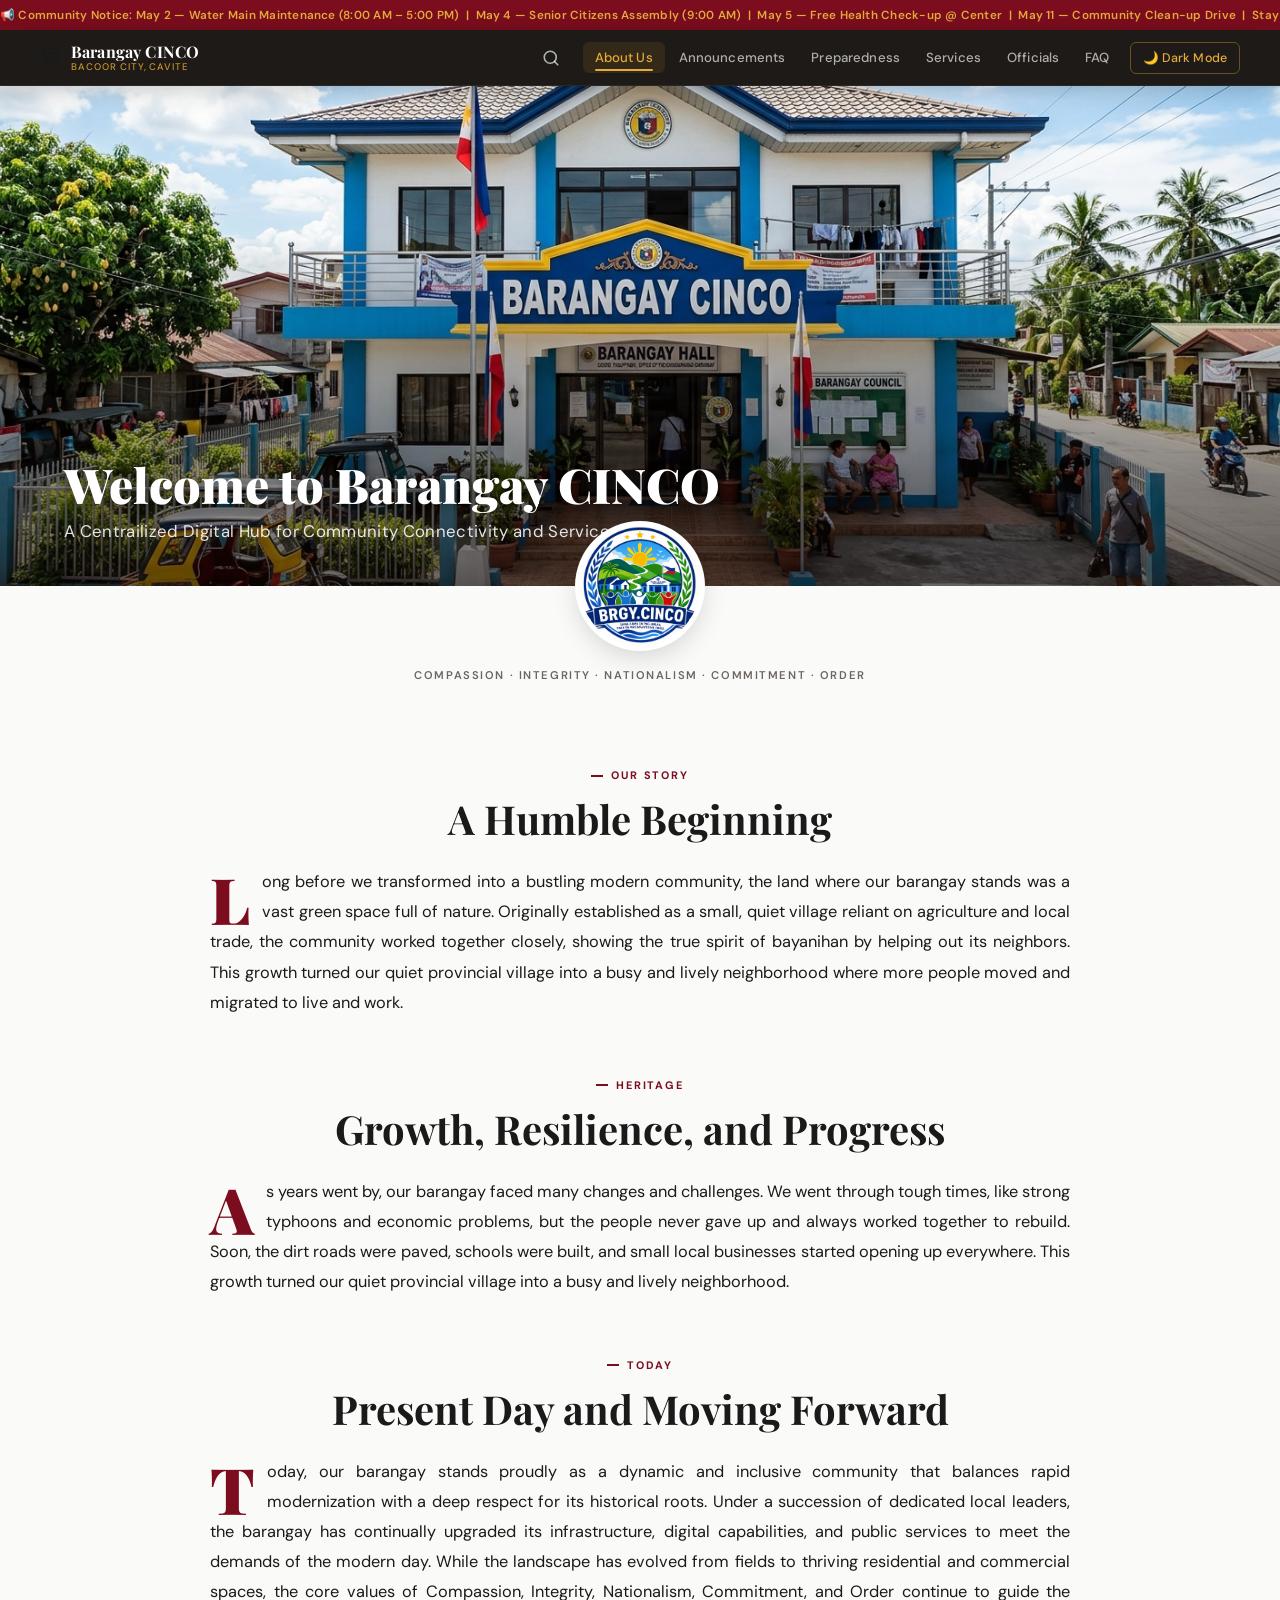
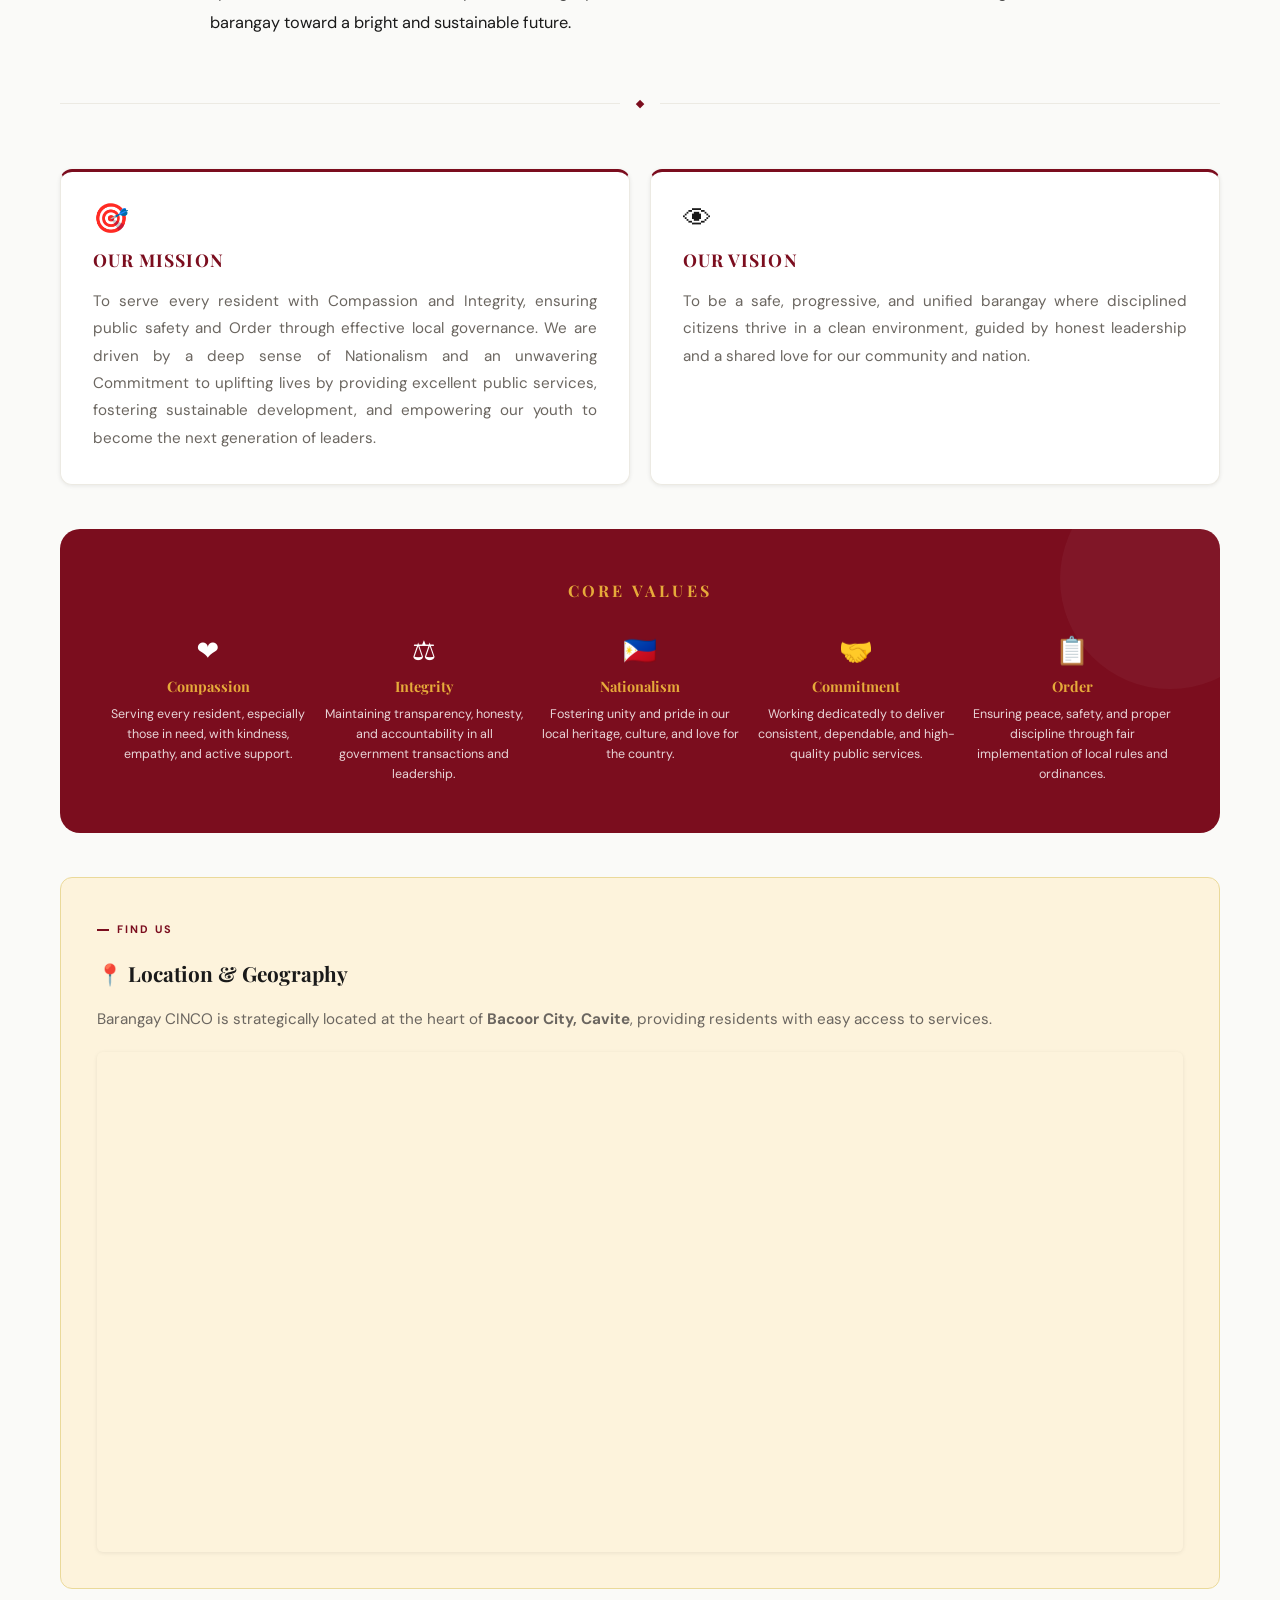
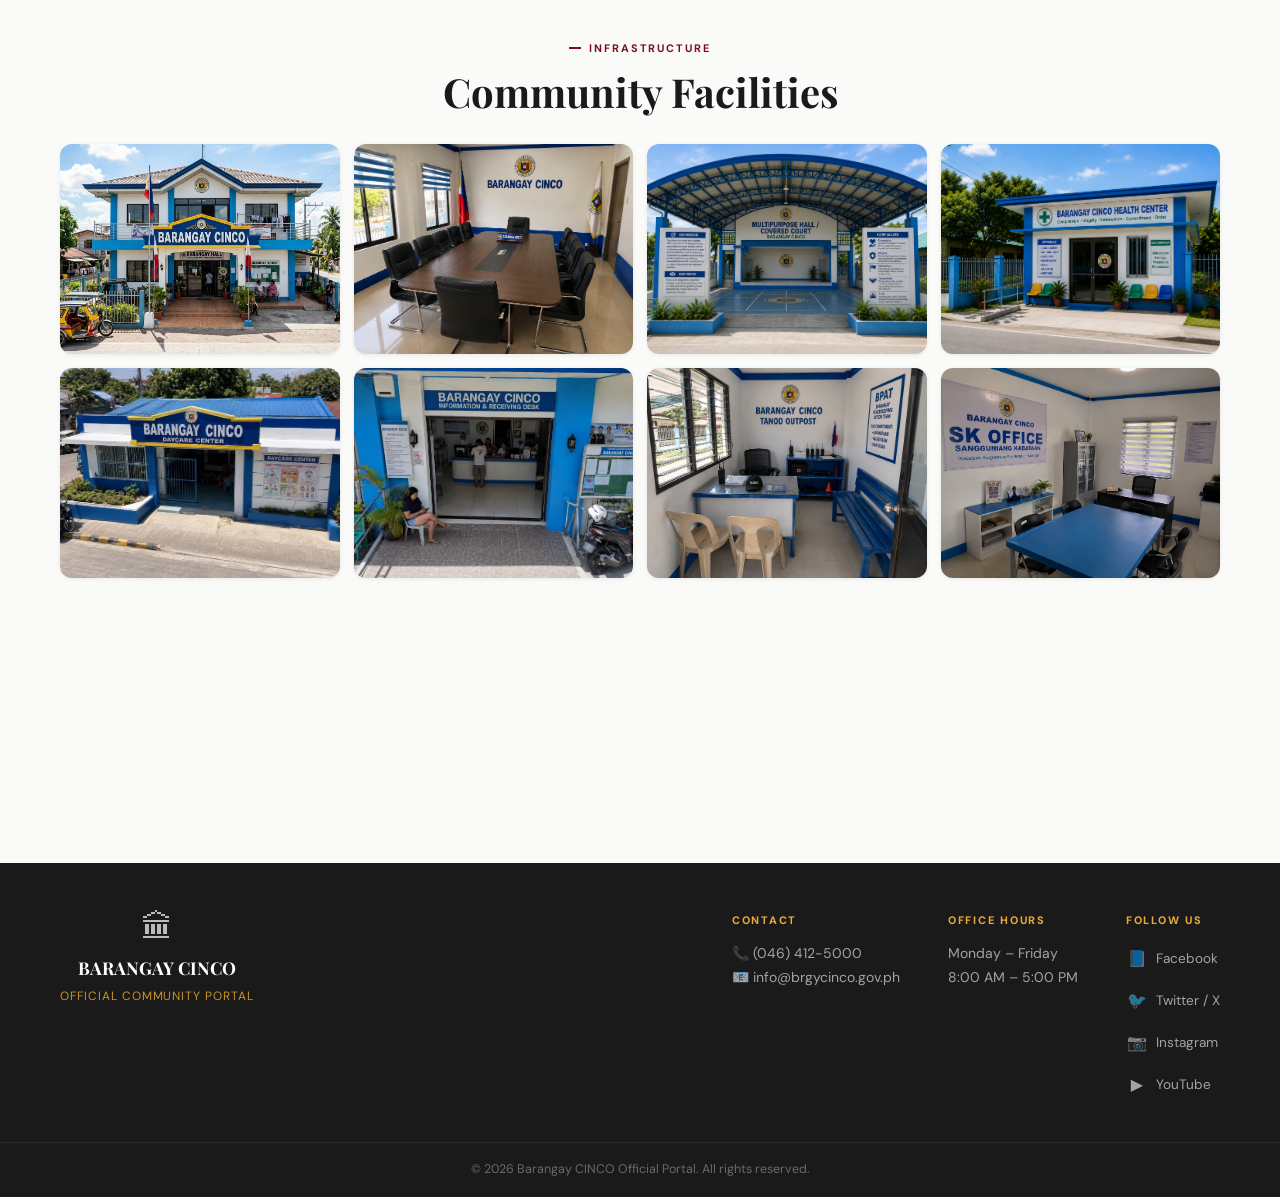
==== commit a8d8d175: "fixed the search bar for responsive" ====
--- a/index.html
+++ b/index.html
@@ -55,6 +55,17 @@
             </button>
 
             <div class="nav-links" id="navLinks" role="menubar">
+                <!-- MOBILE SEARCH ROW: visible only on mobile inside the nav dropdown -->
+                <div class="mobile-search-row" id="mobileSearchRow" role="search" aria-label="Mobile portal search">
+                    <div class="mobile-search-inner">
+                        <svg class="mobile-search-icon" width="16" height="16" viewBox="0 0 24 24" fill="none" stroke="currentColor" stroke-width="2.2" stroke-linecap="round" stroke-linejoin="round" aria-hidden="true"><circle cx="11" cy="11" r="8"/><line x1="21" y1="21" x2="16.65" y2="16.65"/></svg>
+                        <input type="search" id="mobileSearchInput" class="mobile-search-input" placeholder="Search portal…" autocomplete="off" aria-label="Search the portal">
+                        <button class="mobile-search-clear" id="mobileSearchClear" aria-label="Clear search" style="display:none;">
+                            <svg width="13" height="13" viewBox="0 0 24 24" fill="none" stroke="currentColor" stroke-width="2.5" stroke-linecap="round" aria-hidden="true"><line x1="18" y1="6" x2="6" y2="18"/><line x1="6" y1="6" x2="18" y2="18"/></svg>
+                        </button>
+                    </div>
+                    <div class="mobile-search-dropdown" id="mobileSearchDropdown" aria-label="Search suggestions" style="display:none;"></div>
+                </div>
                 <button id="link-history"       role="menuitem" onclick="showPage('history')">About Us</button>
                 <button id="link-announcements" role="menuitem" onclick="showPage('announcements')">Announcements</button>
                 <button id="link-safety"        role="menuitem" onclick="showPage('safety')">Preparedness</button>
--- a/style.css
+++ b/style.css
@@ -420,6 +420,11 @@
     border-color: var(--gold) !important;
 }
 
+/* MOBILE SEARCH ROW — hidden on desktop, shown only inside mobile nav dropdown */
+.mobile-search-row {
+    display: none;
+}
+
 /* Hamburger toggle */
 .menu-toggle {
     display: none;
@@ -721,7 +726,7 @@
     align-items: center;
     gap: 16px;
     margin: 56px auto;
-    max-width: 300px;
+    max-width: 1500px;
 }
 
 .ornament-divider span:not(.diamond) {
@@ -3407,8 +3412,150 @@
     /* Mobile navbar */
     .menu-toggle { display: flex; }
 
-    /* Hide nav search in mobile — global search bar handles it */
+    /* CHANGED: Hide the desktop icon-expand search on mobile — replaced by inline mobile search row */
     .nav-search-wrapper { display: none; }
+
+    /* MOBILE SEARCH ROW — visible only inside the mobile nav dropdown */
+    .mobile-search-row {
+        display: block;
+        padding: 10px 14px 8px;
+        border-bottom: 1px solid rgba(255,255,255,0.08);
+    }
+
+    .mobile-search-inner {
+        display: flex;
+        align-items: center;
+        gap: 8px;
+        background: rgba(255,255,255,0.09);
+        border: 1px solid rgba(255,255,255,0.15);
+        border-radius: 100px;
+        padding: 7px 14px;
+        width: 100%;
+        box-sizing: border-box;
+    }
+
+    .mobile-search-icon {
+        color: rgba(255,255,255,0.5);
+        flex-shrink: 0;
+    }
+
+    .mobile-search-input {
+        flex: 1;
+        background: transparent;
+        border: none;
+        outline: none;
+        color: var(--white);
+        font-family: var(--font-body);
+        font-size: 0.875rem;
+        font-weight: 500;
+        padding: 0;
+        min-width: 0;
+        width: 100%;
+    }
+
+    .mobile-search-input::placeholder {
+        color: rgba(255,255,255,0.4);
+    }
+
+    .mobile-search-input::-webkit-search-cancel-button {
+        display: none;
+    }
+
+    .mobile-search-clear {
+        background: transparent;
+        border: none;
+        color: rgba(255,255,255,0.5);
+        width: 22px;
+        height: 22px;
+        border-radius: 50%;
+        display: flex;
+        align-items: center;
+        justify-content: center;
+        cursor: pointer;
+        flex-shrink: 0;
+        padding: 0;
+        transition: color var(--speed-fast) ease;
+    }
+
+    .mobile-search-clear:hover { color: var(--white); }
+
+    .mobile-search-dropdown {
+        background: var(--surface, #fff);
+        border: 1.5px solid var(--border, #eceae3);
+        border-radius: 10px;
+        box-shadow: 0 8px 24px rgba(0,0,0,0.18);
+        margin-top: 6px;
+        overflow: hidden;
+        z-index: 1001;
+        position: relative;
+    }
+
+    .mobile-search-result-item {
+        display: flex;
+        align-items: center;
+        gap: 10px;
+        padding: 10px 14px;
+        cursor: pointer;
+        border-bottom: 1px solid var(--border, #eceae3);
+        font-family: var(--font-body);
+        font-size: 0.85rem;
+        color: var(--text-heading, #1a1a1a);
+        transition: background 0.15s ease;
+    }
+
+    .mobile-search-result-item:last-child { border-bottom: none; }
+
+    .mobile-search-result-item:hover,
+    .mobile-search-result-item.focused {
+        background: var(--surface-alt, #f5f4f0);
+    }
+
+    .mobile-search-result-icon {
+        font-size: 1.1rem;
+        width: 28px;
+        height: 28px;
+        display: flex;
+        align-items: center;
+        justify-content: center;
+        background: var(--surface-alt, #f5f4f0);
+        border-radius: 6px;
+        flex-shrink: 0;
+    }
+
+    .mobile-search-result-body { flex: 1; min-width: 0; }
+
+    .mobile-search-result-label {
+        font-weight: 600;
+        color: var(--text-heading, #1a1a1a);
+        white-space: nowrap;
+        overflow: hidden;
+        text-overflow: ellipsis;
+    }
+
+    .mobile-search-result-desc {
+        font-size: 0.73rem;
+        color: var(--text-secondary, #6b6660);
+        white-space: nowrap;
+        overflow: hidden;
+        text-overflow: ellipsis;
+    }
+
+    .mobile-search-no-results {
+        padding: 18px 14px;
+        text-align: center;
+        font-size: 0.85rem;
+        color: var(--text-secondary, #6b6660);
+        font-family: var(--font-body);
+    }
+
+    [data-theme="dark"] .mobile-search-dropdown {
+        background: #1e1c19;
+        border-color: #2e2c28;
+    }
+    [data-theme="dark"] .mobile-search-result-item:hover,
+    [data-theme="dark"] .mobile-search-result-item.focused { background: #252320; }
+    [data-theme="dark"] .mobile-search-result-icon { background: #252320; }
+    [data-theme="dark"] .mobile-search-result-label { color: #f0ece4; }
 
     .nav-links {
         display: none;
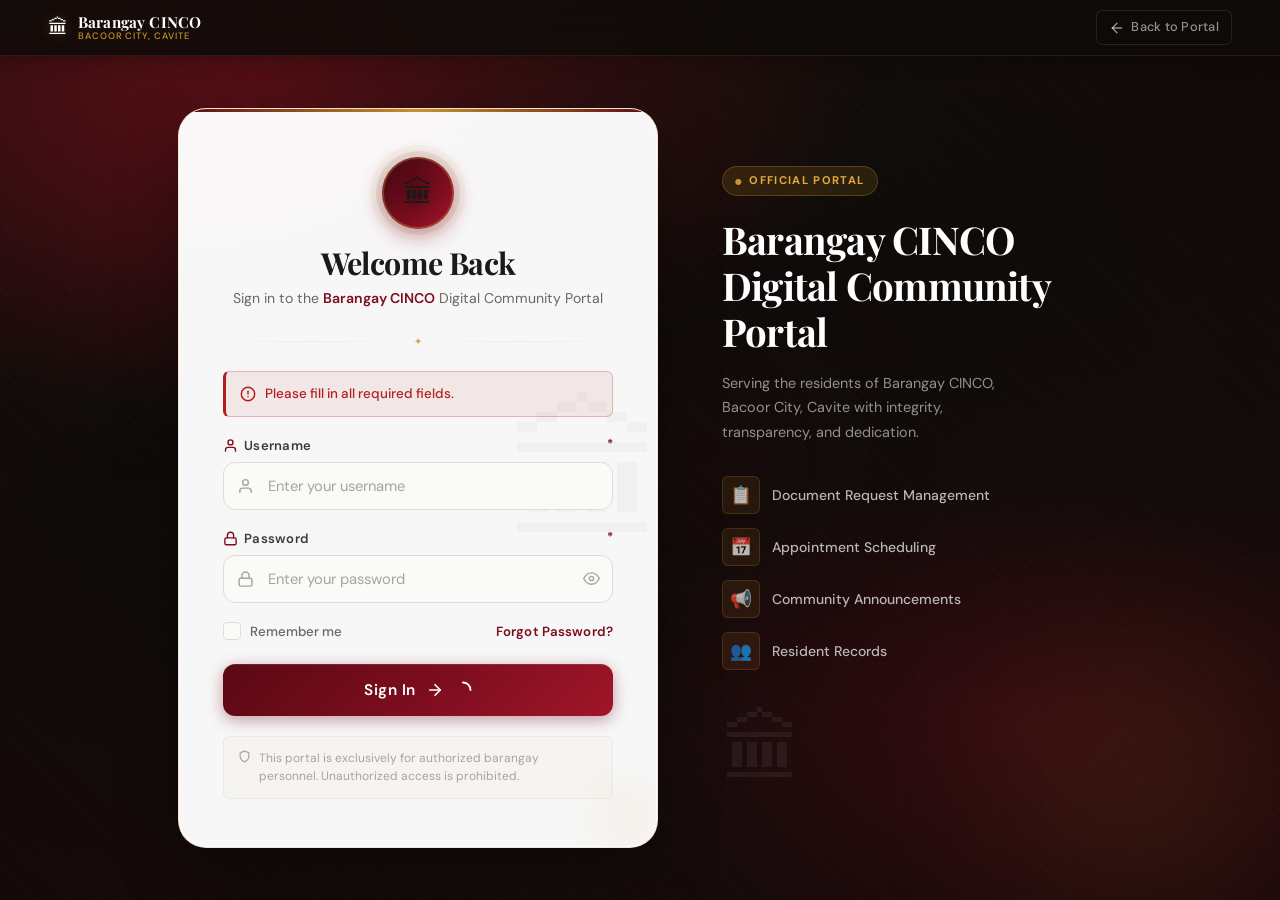
==== commit aafed91c: "dannggg, renamed the file" ====
--- a/index.html
+++ b/index.html
@@ -1,1755 +1,234 @@
-<!DOCTYPE html>
-<html lang="en">
-<head>
-    <meta charset="UTF-8">
-    <meta name="viewport" content="width=device-width, initial-scale=1.0">
-    <title>Barangay CINCO | Digital Community Portal</title>
-    <link rel="preconnect" href="https://fonts.googleapis.com">
-    <link rel="preconnect" href="https://fonts.gstatic.com" crossorigin>
-    <link href="https://fonts.googleapis.com/css2?family=Playfair+Display:ital,wght@0,400;0,700;0,900;1,400&family=DM+Sans:wght@300;400;500;600;700&display=swap" rel="stylesheet">
-    <link rel="stylesheet" href="style.css">
-</head>
-<body>
-
-    <!-- ===== FLOATING HEADER WRAPPER ===== -->
-    <div class="header-wrapper" id="headerWrapper">
-        <!-- Announcement Ticker -->
-        <div class="announcement-bar" aria-label="Community Notices">
-            <div class="marquee-track">
-                <span class="marquee-content">
-                    📢 Community Notice: May 2 — Water Main Maintenance (8:00 AM – 5:00 PM)&nbsp;&nbsp;|&nbsp;&nbsp;May 4 — Senior Citizens Assembly (9:00 AM)&nbsp;&nbsp;|&nbsp;&nbsp;May 5 — Free Health Check-up @ Center&nbsp;&nbsp;|&nbsp;&nbsp;May 11 — Community Clean-up Drive&nbsp;&nbsp;|&nbsp;&nbsp;Stay safe and prepared!
-                </span>
-                <span class="marquee-content" aria-hidden="true">
-                    📢 Community Notice: May 2 — Water Main Maintenance (8:00 AM – 5:00 PM)&nbsp;&nbsp;|&nbsp;&nbsp;May 4 — Senior Citizens Assembly (9:00 AM)&nbsp;&nbsp;|&nbsp;&nbsp;May 5 — Free Health Check-up @ Center&nbsp;&nbsp;|&nbsp;&nbsp;May 11 — Community Clean-up Drive&nbsp;&nbsp;|&nbsp;&nbsp;Stay safe and prepared!
-                </span>
-            </div>
-        </div>
-
-        <!-- Modern Floating Navbar -->
-        <nav class="navbar" role="navigation" aria-label="Main Navigation">
-            <div class="nav-brand">
-                <div class="nav-seal" aria-hidden="true">🏛</div>
-                <div class="nav-logo-text">
-                    <span class="nav-title">Barangay CINCO</span>
-                    <span class="nav-subtitle">Bacoor City, Cavite</span>
-                </div>
-            </div>
-
-            <!-- NAV SEARCH BAR (icon expands on click) -->
-            <div class="nav-search-wrapper" id="navSearchWrapper">
-                <button class="nav-search-icon-btn" id="navSearchToggle" aria-label="Open search" aria-expanded="false">
-                    <svg width="18" height="18" viewBox="0 0 24 24" fill="none" stroke="currentColor" stroke-width="2.2" stroke-linecap="round" stroke-linejoin="round" aria-hidden="true"><circle cx="11" cy="11" r="8"/><line x1="21" y1="21" x2="16.65" y2="16.65"/></svg>
-                </button>
-                <div class="nav-search-expand" id="navSearchExpand" aria-hidden="true">
-                    <input type="search" id="navSearchInput" class="nav-search-input" placeholder="Search portal…" autocomplete="off" aria-label="Search the portal">
-                    <button class="nav-search-close" id="navSearchClose" aria-label="Close search">
-                        <svg width="14" height="14" viewBox="0 0 24 24" fill="none" stroke="currentColor" stroke-width="2.5" stroke-linecap="round"><line x1="18" y1="6" x2="6" y2="18"/><line x1="6" y1="6" x2="18" y2="18"/></svg>
-                    </button>
-                </div>
-            </div>
-
-            <button class="menu-toggle" id="menuToggle" aria-label="Toggle navigation menu" aria-expanded="false" aria-controls="navLinks">
-                <span class="hamburger-bar"></span>
-                <span class="hamburger-bar"></span>
-                <span class="hamburger-bar"></span>
-            </button>
-
-            <div class="nav-links" id="navLinks" role="menubar">
-                <!-- MOBILE SEARCH ROW: visible only on mobile inside the nav dropdown -->
-                <div class="mobile-search-row" id="mobileSearchRow" role="search" aria-label="Mobile portal search">
-                    <div class="mobile-search-inner">
-                        <svg class="mobile-search-icon" width="16" height="16" viewBox="0 0 24 24" fill="none" stroke="currentColor" stroke-width="2.2" stroke-linecap="round" stroke-linejoin="round" aria-hidden="true"><circle cx="11" cy="11" r="8"/><line x1="21" y1="21" x2="16.65" y2="16.65"/></svg>
-                        <input type="search" id="mobileSearchInput" class="mobile-search-input" placeholder="Search portal…" autocomplete="off" aria-label="Search the portal">
-                        <button class="mobile-search-clear" id="mobileSearchClear" aria-label="Clear search" style="display:none;">
-                            <svg width="13" height="13" viewBox="0 0 24 24" fill="none" stroke="currentColor" stroke-width="2.5" stroke-linecap="round" aria-hidden="true"><line x1="18" y1="6" x2="6" y2="18"/><line x1="6" y1="6" x2="18" y2="18"/></svg>
-                        </button>
-                    </div>
-                    <div class="mobile-search-dropdown" id="mobileSearchDropdown" aria-label="Search suggestions" style="display:none;"></div>
-                </div>
-                <button id="link-history"       role="menuitem" onclick="showPage('history')">About Us</button>
-                <button id="link-announcements" role="menuitem" onclick="showPage('announcements')">Announcements</button>
-                <button id="link-safety"        role="menuitem" onclick="showPage('safety')">Preparedness</button>
-                <!-- Services: click only, no hover dropdown -->
-                <button id="link-services"      role="menuitem" onclick="showPage('services')">Services</button>
-                <button id="link-officials"     role="menuitem" onclick="showPage('officials')">Officials</button>
-                <!-- FAQs moved to END of nav -->
-                <button id="link-faq"           role="menuitem" onclick="showPage('faq')">FAQ</button>
-                <button id="theme-toggle" class="theme-switch-btn" aria-label="Toggle dark mode">🌙 Dark Mode</button>
-            </div>
-        </nav>
-    </div>
-
-    <!-- ===== GENERIC FORM SUBMISSION TOAST ===== -->
-    <div id="formToast" class="form-toast" role="alert" aria-live="polite" aria-atomic="true">
-        <div class="form-toast-inner">
-            <span class="form-toast-icon" aria-hidden="true">✅</span>
-            <span class="form-toast-msg" id="formToastMsg">Your form has been submitted successfully.</span>
-            <button class="form-toast-close" onclick="closeFormToast()" aria-label="Close notification">✕</button>
-        </div>
-    </div>
-
-    <!-- ===== SUCCESS MODAL — Contact Form ===== -->
-    <div id="submissionModal" class="modal-overlay" role="dialog" aria-modal="true" aria-labelledby="modalTitle" aria-hidden="true">
-        <div class="modal-box">
-            <div class="modal-icon-wrap" aria-hidden="true">
-                <svg width="56" height="56" viewBox="0 0 56 56" fill="none">
-                    <circle cx="28" cy="28" r="28" fill="#1b5e20" opacity="0.1"/>
-                    <circle cx="28" cy="28" r="22" fill="#2e7d32" opacity="0.15"/>
-                    <path d="M18 28L24 34L38 20" stroke="#1b5e20" stroke-width="3" stroke-linecap="round" stroke-linejoin="round"/>
-                </svg>
-            </div>
-            <h3 id="modalTitle">Concern Submitted!</h3>
-            <p>Your concern has been received at the Barangay desk. A representative will follow up with you shortly via phone or email.</p>
-            <button class="modal-close-btn" onclick="closeModal()">Got it, thank you</button>
-        </div>
-    </div>
-
-    <!-- ===== SUCCESS MODAL — Appointment ===== -->
-    <div id="appointmentModal" class="modal-overlay" role="dialog" aria-modal="true" aria-labelledby="apptModalTitle" aria-hidden="true">
-        <div class="modal-box">
-            <div class="modal-icon-wrap" aria-hidden="true">
-                <svg width="56" height="56" viewBox="0 0 56 56" fill="none">
-                    <circle cx="28" cy="28" r="28" fill="#0277bd" opacity="0.10"/>
-                    <circle cx="28" cy="28" r="22" fill="#0277bd" opacity="0.12"/>
-                    <rect x="18" y="20" width="20" height="18" rx="2" stroke="#0277bd" stroke-width="2.5" fill="none"/>
-                    <line x1="23" y1="18" x2="23" y2="22" stroke="#0277bd" stroke-width="2.5" stroke-linecap="round"/>
-                    <line x1="33" y1="18" x2="33" y2="22" stroke="#0277bd" stroke-width="2.5" stroke-linecap="round"/>
-                    <line x1="18" y1="27" x2="38" y2="27" stroke="#0277bd" stroke-width="2" stroke-linecap="round"/>
-                    <path d="M23 33l3 3 7-7" stroke="#0277bd" stroke-width="2.5" stroke-linecap="round" stroke-linejoin="round"/>
-                </svg>
-            </div>
-            <h3 id="apptModalTitle" style="color:#0277bd;">Appointment Scheduled!</h3>
-            <p id="apptModalBody">Your appointment request has been received. We will confirm your schedule via SMS or email. Please arrive 10 minutes before your scheduled time.</p>
-            <div id="apptTrackingNumber" class="tracking-number-display" style="display:none;"></div>
-            <button class="modal-close-btn" style="background:#0277bd;" onclick="closeAppointmentModal()">Got it, thank you</button>
-        </div>
-    </div>
-
-    <!-- ===== DOC REQUEST MODAL ===== -->
-    <div id="docRequestModal" class="modal-overlay" role="dialog" aria-modal="true" aria-labelledby="docModalTitle" aria-hidden="true">
-        <div class="modal-box modal-box--doc">
-            <div class="modal-icon-wrap" aria-hidden="true">
-                <svg width="56" height="56" viewBox="0 0 56 56" fill="none">
-                    <circle cx="28" cy="28" r="28" fill="#7b0d1e" opacity="0.1"/>
-                    <circle cx="28" cy="28" r="22" fill="#7b0d1e" opacity="0.12"/>
-                    <path d="M20 16h10l6 6v18H20V16z" stroke="#7b0d1e" stroke-width="2.5" stroke-linecap="round" stroke-linejoin="round" fill="none"/>
-                    <path d="M30 16v6h6" stroke="#7b0d1e" stroke-width="2.5" stroke-linecap="round" stroke-linejoin="round"/>
-                    <line x1="24" y1="27" x2="32" y2="27" stroke="#7b0d1e" stroke-width="2" stroke-linecap="round"/>
-                    <line x1="24" y1="32" x2="32" y2="32" stroke="#7b0d1e" stroke-width="2" stroke-linecap="round"/>
-                </svg>
-            </div>
-            <h3 id="docModalTitle" class="doc-modal-title"></h3>
-            <div id="docModalBody" class="doc-modal-body"></div>
-            <button class="modal-close-btn modal-close-btn--maroon" onclick="closeDocModal()">Close</button>
-        </div>
-    </div>
-
-    <!-- ===== EVENT DETAIL MODAL ===== -->
-    <div id="eventModal" class="modal-overlay" role="dialog" aria-modal="true" aria-labelledby="eventModalTitle" aria-hidden="true">
-        <div class="modal-box modal-box--event">
-            <button class="modal-x-close" onclick="closeEventModal()" aria-label="Close">✕</button>
-            <div class="event-modal-date-badge" id="eventModalDate"></div>
-            <div class="event-modal-content">
-                <span id="eventModalTag" class="event-tag"></span>
-                <h3 id="eventModalTitle" class="event-modal-title"></h3>
-                <p id="eventModalDetails" class="event-modal-details"></p>
-                <div id="eventModalExtra" class="event-modal-extra"></div>
-            </div>
-        </div>
-    </div>
-
-    <!-- ===== OFFICIAL DETAIL MODAL ===== -->
-    <div id="officialModal" class="modal-overlay" role="dialog" aria-modal="true" aria-labelledby="officialModalTitle" aria-hidden="true">
-        <div class="modal-box modal-box--official">
-            <button class="modal-x-close" onclick="closeOfficialModal()" aria-label="Close">✕</button>
-            <div class="official-modal-img-wrap">
-                <img id="officialModalImg" src="" alt="" class="official-modal-img">
-            </div>
-            <div class="official-modal-content">
-                <span id="officialModalRole" class="official-modal-role"></span>
-                <h3 id="officialModalTitle"></h3>
-                <p id="officialModalDesc"></p>
-            </div>
-        </div>
-    </div>
-
-    <!-- ========================================================
-         PAGE: ABOUT / HISTORY
-    ========================================================= -->
-    <article id="history" class="page-section">
-        <header class="hero-section scroll-fade">
-            <div class="hero-image-container">
-                <img src="Images/Barangay_hall.png" alt="Barangay CINCO Hall" class="hero-img">
-                <div class="hero-overlay" aria-hidden="true"></div>
-            </div>
-            <div class="hero-caption">
-                <h1>Welcome to Barangay CINCO</h1>
-                <p>A Centrailized Digital Hub for Community Connectivity and Services</p>
-            </div>
-        </header>
-
-        <div class="logo-overlap scroll-fade">
-            <div class="logo-circle">
-                <img src="Images/Logo.png" alt="Barangay CINCO Official Seal">
-            </div>
-            <span class="sub-logo-text">Compassion · Integrity · Nationalism · Commitment · Order</span>
-        </div>
-
-        <div class="blog-container">
-            <section class="history-section scroll-fade">
-                <div class="section-label">Our Story</div>
-                <h1 class="main-title">A Humble Beginning</h1>
-                <div class="article-body">
-                    <p class="drop-cap-wrap"><span class="drop-cap">L</span>ong before we transformed into a bustling modern community, the land where our barangay stands was a vast green space full of nature. Originally established as a small, quiet village reliant on agriculture and local trade, the community worked together closely, showing the true spirit of bayanihan by helping out its neighbors. This growth turned our quiet provincial village into a busy and lively neighborhood where more people moved and migrated to live and work.</p>
-                </div>
-            </section>
-
-            <section class="history-section scroll-fade">
-                <div class="section-label">Heritage</div>
-                <h2 class="main-title">Growth, Resilience, and Progress</h2>
-                <div class="article-body">
-                    <p class="drop-cap-wrap"><span class="drop-cap">A</span>s years went by, our barangay faced many changes and challenges. We went through tough times, like strong typhoons and economic problems, but the people never gave up and always worked together to rebuild. Soon, the dirt roads were paved, schools were built, and small local businesses started opening up everywhere. This growth turned our quiet provincial village into a busy and lively neighborhood.</p>
-                </div>
-            </section>
-
-            <section class="history-section scroll-fade">
-                <div class="section-label">Today</div>
-                <h2 class="main-title">Present Day and Moving Forward</h2>
-                <div class="article-body">
-                    <p class="drop-cap-wrap"><span class="drop-cap">T</span>oday, our barangay stands proudly as a dynamic and inclusive community that balances rapid modernization with a deep respect for its historical roots. Under a succession of dedicated local leaders, the barangay has continually upgraded its infrastructure, digital capabilities, and public services to meet the demands of the modern day. While the landscape has evolved from fields to thriving residential and commercial spaces, the core values of Compassion, Integrity, Nationalism, Commitment, and Order continue to guide the barangay toward a bright and sustainable future.</p>
-                </div>
-            </section>
-
-            <div class="ornament-divider scroll-fade" aria-hidden="true">
-                <span></span><span class="diamond">◆</span><span></span>
-            </div>
-
-            <!-- Mission & Vision -->
-            <div class="mv-grid scroll-fade">
-                <div class="mv-card">
-                    <div class="mv-icon" aria-hidden="true">🎯</div>
-                    <h3>Our Mission</h3>
-                    <p>To serve every resident with Compassion and Integrity, ensuring public safety and Order through effective local governance. We are driven by a deep sense of Nationalism and an unwavering Commitment to uplifting lives by providing excellent public services, fostering sustainable development, and empowering our youth to become the next generation of leaders.</p>
-                </div>
-                <div class="mv-card">
-                    <div class="mv-icon" aria-hidden="true">👁</div>
-                    <h3>Our Vision</h3>
-                    <p>To be a safe, progressive, and unified barangay where disciplined citizens thrive in a clean environment, guided by honest leadership and a shared love for our community and nation.</p>
-                </div>
-            </div>
-
-            <!-- Core Values -->
-            <div class="corevalues-block scroll-fade">
-                <h3 class="corevalues-title">Core Values</h3>
-                <div class="corevalues-grid">
-                    <div class="cv-item">
-                        <div class="cv-icon" aria-hidden="true">❤️</div>
-                        <h4>Compassion</h4>
-                        <p>Serving every resident, especially those in need, with kindness, empathy, and active support.</p>
-                    </div>
-                    <div class="cv-item">
-                        <div class="cv-icon" aria-hidden="true">⚖️</div>
-                        <h4>Integrity</h4>
-                        <p>Maintaining transparency, honesty, and accountability in all government transactions and leadership.</p>
-                    </div>
-                    <div class="cv-item">
-                        <div class="cv-icon" aria-hidden="true">🇵🇭</div>
-                        <h4>Nationalism</h4>
-                        <p>Fostering unity and pride in our local heritage, culture, and love for the country.</p>
-                    </div>
-                    <div class="cv-item">
-                        <div class="cv-icon" aria-hidden="true">🤝</div>
-                        <h4>Commitment</h4>
-                        <p>Working dedicatedly to deliver consistent, dependable, and high-quality public services.</p>
-                    </div>
-                    <div class="cv-item">
-                        <div class="cv-icon" aria-hidden="true">📋</div>
-                        <h4>Order</h4>
-                        <p>Ensuring peace, safety, and proper discipline through fair implementation of local rules and ordinances.</p>
-                    </div>
-                </div>
-            </div>
-
-            <!-- Location -->
-            <div class="location-info scroll-fade">
-                <div class="location-header">
-                    <span class="section-label">Find Us</span>
-                    <h3>📍 Location &amp; Geography</h3>
-                </div>
-                <p>Barangay CINCO is strategically located at the heart of <strong>Bacoor City, Cavite</strong>, providing residents with easy access to services.</p>
-                <div class="map-responsive">
-                    <iframe
-                        src="https://www.google.com/maps/embed?pb=!1m18!1m12!1m3!1d3863.93104250858!2d120.9681719!3d14.4311375!2m3!1f0!2f0!3f0!3m2!1i1024!2i768!4f13.1!3m3!1m2!1s0x3397d21386171d05%3A0xf7d5f7f358ed6d9d!2sBacoor%20City%20Hall!5e0!3m2!1sen!2sph!4v1779353247786!5m2!1sen!2sph"
-                        title="Barangay CINCO Location Map"
-                        allowfullscreen=""
-                        loading="lazy"
-                        referrerpolicy="no-referrer-when-downgrade">
-                    </iframe>
-                </div>
-            </div>
-
-            <!-- Facilities -->
-            <section class="facilities-section scroll-fade">
-                <div class="section-label">Infrastructure</div>
-                <h2 class="main-title">Community Facilities</h2>
-                <div class="facility-grid">
-                    <div class="facility-card hall show">
-                        <img src="Images/Barangay_hall.png" alt="Barangay Hall">
-                        <div class="facility-overlay"><span>Barangay Hall</span></div>
-                    </div>
-                    <div class="facility-card fire show">
-                        <img src="Images/Conference_hall.png" alt="Conference Hall">
-                        <div class="facility-overlay"><span>Conference / Session Hall</span></div>
-                    </div>
-                    <div class="facility-card sports show">
-                        <img src="Images/Covered_court.png" alt="Covered Court">
-                        <div class="facility-overlay"><span>Multi-Purpose Hall</span></div>
-                    </div>
-                    <div class="facility-card health show">
-                        <img src="Images/Health_center.png" alt="Health Center">
-                        <div class="facility-overlay"><span>Health Center</span></div>
-                    </div>
-                    <div class="facility-card amenities show">
-                        <img src="Images/Day_care.png" alt="Day Care Center">
-                        <div class="facility-overlay"><span>Day Care Center</span></div>
-                    </div>
-                    <div class="facility-card information show">
-                        <img src="Images/Receiving_desk.png" alt="Information & Receiving Desk">
-                        <div class="facility-overlay"><span>Information &amp; Receiving Desk</span></div>
-                    </div>
-                    <div class="facility-card outpost show">
-                        <img src="Images/Tanod_outpost.png" alt="Tanod Outpost">
-                        <div class="facility-overlay"><span>Tanod Outpost / Security Office</span></div>
-                    </div>
-                    <div class="facility-card sk show">
-                        <img src="Images/SK_office.png" alt="SK Office">
-                        <div class="facility-overlay"><span>Sangguniang Kabataan (SK) Office</span></div>
-                    </div>
-                </div>
-            </section>
-        </div>
-
-        <!-- Stats Band -->
-        <div class="stats-band scroll-fade" aria-label="Community Statistics">
-            <div class="stats-inner">
-                <div class="stat-item">
-                    <div class="stat-number" data-target="5420">5,420</div>
-                    <div class="stat-label">Population</div>
-                </div>
-                <div class="stat-divider" aria-hidden="true"></div>
-                <div class="stat-item">
-                    <div class="stat-number" data-target="1205">1,205</div>
-                    <div class="stat-label">Households</div>
-                </div>
-                <div class="stat-divider" aria-hidden="true"></div>
-                <div class="stat-item">
-                    <div class="stat-number" data-target="6">6</div>
-                    <div class="stat-label">Puroks</div>
-                </div>
-            </div>
-            <p class="stats-disclaimer">* Data based on the latest official local community census and demographic surveys. Figures are updated periodically to ensure accurate resource allocation and public service mapping.</p>
-        </div>
-    </article>
-
-    <!-- ========================================================
-         PAGE: ANNOUNCEMENTS
-    ========================================================= -->
-    <div id="announcements" class="page-section dashboard-page">
-        <main class="dashboard-content">
-            <div class="page-header scroll-fade">
-                <div class="section-label">Stay Informed</div>
-                <h1 class="page-title">Announcements</h1>
-            </div>
-
-            <!-- News & Announcements Cards -->
-            <div class="dashboard-block scroll-fade">
-                <h2 class="block-title"><span class="block-icon" aria-hidden="true">📰</span> Latest News &amp; Notices</h2>
-                <p class="block-description">Stay up-to-date with official announcements, public notices, and news from Bacoor City and Barangay CINCO.</p>
-
-                <!-- Filter Bar — Announcement, Alerts, Opportunities buttons REMOVED per request -->
-                <div class="news-filter-bar" role="group" aria-label="Filter news by category">
-                    <button class="news-filter-btn active" data-filter="all" onclick="filterNews('all', this)">All</button>
-                </div>
-
-                <!-- Slideshow for News -->
-                <div class="slideshow-container" role="region" aria-label="News slideshow">
-                    <div class="news-slide fade" data-category="announcement">
-                        <div class="slide-content">
-                            <span class="news-tag announcement">Announcement</span>
-                            <h3>ICYMI: Crafting the City of Bacoor Cooperative Development Plan: Adopting the Philippines Cooperative Plan 2025–2026</h3>
-                            <p>The City Government of Bacoor formally moves forward with organizing localized strategic guidelines designed to boost community cooperatives, maximize financial sustainability, and integrate local progress blueprints with nationwide micro-economic goals.</p>
-                            <div class="slide-img-wrap">
-                                <img src="Images/news&updates/ICYMI_Crafting the City of Bacoor Cooperative Development Plan_Adopting the Philippines Cooperative Plan_2025-2026.jpg" width="50%" height="50%" alt="Bacoor Cooperative Development Plan" class="slideshow-img">
-                            </div>
-                            <a href="https://bacoor.gov.ph/latest-news/68943/" target="_blank" rel="noopener noreferrer" class="news-readmore-btn">Read Official Report →</a>
-                        </div>
-                    </div>
-
-                    <div class="news-slide fade" data-category="business">
-                        <div class="slide-content">
-                            <span class="news-tag business">Career Opportunities</span>
-                            <h3>Pre-Independence Day Job Fair 2026</h3>
-                            <p>Local residents looking for new employment pathways are invited to participate in the upcoming career assembly. Multiple corporate and local business sectors will hold open desks for direct on-site processing and career placements.</p>
-                            <div class="slide-img-wrap">
-                                <img src="Images/news&updates/Pre-Independence Day Job Fair 2026.jpg" width="50%" height="50%" alt="Pre-Independence Day Job Fair 2026" class="slideshow-img">
-                            </div>
-                            <a href="https://bacoor.gov.ph/announcement/pre-independence-day-job-fair-2026/" target="_blank" rel="noopener noreferrer" class="news-readmore-btn">Read Official Report →</a>
-                        </div>
-                    </div>
-
-                    <div class="news-slide fade" data-category="alert">
-                        <div class="slide-content">
-                            <span class="news-tag alert">Weather Alert</span>
-                            <h3>Heat Index Reached 43°C in Bacoor City</h3>
-                            <p>Public warning advisories are active as severe localized heat values surge across residential areas. Everyone is strongly encouraged to limit outdoor exposure, secure regular hydration, and implement necessary safety protocols against extreme temperatures.</p>
-                            <div class="slide-img-wrap">
-                                <img src="Images/news&updates/Heat Index reached 43 degrees celsius in Bacoor City.jpg" alt="Heat Index Warning Bacoor City" class="slideshow-img">
-                            </div>
-                            <a href="https://bacoor.gov.ph/announcement/heat-index-reached-43-degrees-celsius-in-bacoor-city/" target="_blank" rel="noopener noreferrer" class="news-readmore-btn">Read Official Report →</a>
-                        </div>
-                    </div>
-
-                    <button class="slide-prev" onclick="moveSlides(-1)" aria-label="Previous slide">&#10094;</button>
-                    <button class="slide-next" onclick="moveSlides(1)" aria-label="Next slide">&#10095;</button>
-
-                    <div class="slideshow-dots-container" role="tablist" aria-label="Slide indicators">
-                        <button class="slide-dot" onclick="setCurrentSlide(1)" role="tab" aria-label="Slide 1"></button>
-                        <button class="slide-dot" onclick="setCurrentSlide(2)" role="tab" aria-label="Slide 2"></button>
-                        <button class="slide-dot" onclick="setCurrentSlide(3)" role="tab" aria-label="Slide 3"></button>
-                    </div>
-                </div>
-
-                <div class="news-portal-link">
-                    <a href="https://bacoor.gov.ph/category/latest-news/" target="_blank" rel="noopener noreferrer" class="portal-btn">
-                        🌐 View All Bacoor City News &amp; Announcements
-                    </a>
-                </div>
-            </div>
-
-            <!-- Upcoming Events — each card now clickable with popup -->
-            <div class="dashboard-block scroll-fade">
-                <h2 class="block-title"><span class="block-icon" aria-hidden="true">📅</span> Upcoming Events — May 2026</h2>
-                <p class="block-description">Stay up to date with the latest activities, programs, and gatherings happening in our barangay.</p>
-                <div class="events-grid">
-
-                    <div class="event-card" role="button" tabindex="0" aria-label="View details for Water Main Maintenance"
-                         onclick="openEventModal('MAY','2','Maintenance','event-tag--blue','Water Main Maintenance','8:00 AM – 5:00 PM · Expect temporary water interruption','Residents in all puroks are advised to prepare water in advance. The maintenance team from Maynilad Water Services will be conducting repairs on the main pipeline affecting Barangay CINCO. Water supply will resume by 5:00 PM. Please store enough water for household use.')">
-                        <div class="event-date-badge"><span class="ev-month">MAY</span><span class="ev-day">2</span></div>
-                        <div class="event-details">
-                            <span class="event-tag event-tag--blue">Maintenance</span>
-                            <h4>Water Main Maintenance</h4>
-                            <p>8:00 AM – 5:00 PM · Expect temporary water interruption</p>
-                        </div>
-                    </div>
-
-                    <div class="event-card" role="button" tabindex="0" aria-label="View details for Senior Citizens Assembly"
-                         onclick="openEventModal('MAY','4','Assembly','event-tag--green','Senior Citizens Assembly','9:00 AM – 12:00 PM · Barangay Hall','Monthly gathering of all registered senior citizens in Barangay CINCO. This month\'s agenda includes distribution of social pension, health monitoring, and discussion on upcoming programs and benefits for senior residents. All registered senior citizens are highly encouraged to attend. Snacks will be provided.')">
-                        <div class="event-date-badge"><span class="ev-month">MAY</span><span class="ev-day">4</span></div>
-                        <div class="event-details">
-                            <span class="event-tag event-tag--green">Assembly</span>
-                            <h4>Senior Citizens Assembly</h4>
-                            <p>9:00 AM – 12:00 PM · Barangay Hall</p>
-                        </div>
-                    </div>
-
-                    <div class="event-card" role="button" tabindex="0" aria-label="View details for Free Health Check-up"
-                         onclick="openEventModal('MAY','5','Health','event-tag--red','Free Health Check-up','All day · Health Center · Open to all residents','The Barangay Health Center, in coordination with the Bacoor City Health Office, will be offering free medical consultations, blood pressure monitoring, blood sugar testing, and general check-ups. Bring your barangay ID or any valid ID. Priority will be given to seniors, pregnant women, and PWDs. Available while supplies last.')">
-                        <div class="event-date-badge"><span class="ev-month">MAY</span><span class="ev-day">5</span></div>
-                        <div class="event-details">
-                            <span class="event-tag event-tag--red">Health</span>
-                            <h4>Free Health Check-up</h4>
-                            <p>All day · Health Center · Open to all residents</p>
-                        </div>
-                    </div>
-
-                    <div class="event-card" role="button" tabindex="0" aria-label="View details for Community Feeding Program"
-                         onclick="openEventModal('MAY','10','Program','event-tag--orange','Community Feeding Program','9:00 AM – 12:00 PM · Multi-Purpose Hall','A nutrition feeding program organized by the Barangay Nutrition Office for malnourished children aged 6 months to 5 years old. Parents and guardians of registered beneficiaries are requested to bring their children on time. A barangay health worker will also be available for weight and height monitoring and nutrition counseling.')">
-                        <div class="event-date-badge"><span class="ev-month">MAY</span><span class="ev-day">10</span></div>
-                        <div class="event-details">
-                            <span class="event-tag event-tag--orange">Program</span>
-                            <h4>Community Feeding Program</h4>
-                            <p>9:00 AM – 12:00 PM · Multi-Purpose Hall</p>
-                        </div>
-                    </div>
-
-                    <div class="event-card" role="button" tabindex="0" aria-label="View details for Community Clean-up Drive"
-                         onclick="openEventModal('MAY','11','Environment','event-tag--green','Community Clean-up Drive','7:00 AM – 11:00 AM · All Puroks','A barangay-wide clean-up drive in coordination with all purok leaders. Residents are encouraged to clean the areas in front of their homes and nearby public spaces. Garbage bags will be provided. The Barangay will also be collecting bulky waste and e-waste on this day. Please segregate waste properly into biodegradable, non-biodegradable, and recyclable categories.')">
-                        <div class="event-date-badge"><span class="ev-month">MAY</span><span class="ev-day">11</span></div>
-                        <div class="event-details">
-                            <span class="event-tag event-tag--green">Environment</span>
-                            <h4>Community Clean-up Drive</h4>
-                            <p>7:00 AM – 11:00 AM · All Puroks</p>
-                        </div>
-                    </div>
-
-                    <div class="event-card" role="button" tabindex="0" aria-label="View details for Inter-Purok Sports Festival"
-                         onclick="openEventModal('MAY','12','Sports','event-tag--purple','Inter-Purok Sports Festival','8:00 AM · Covered Court','The annual Inter-Purok Sports Festival organized by the Sangguniang Kabataan (SK) of Barangay CINCO. Sports events include basketball, volleyball, badminton, and table tennis. All puroks are encouraged to send their representatives. Medals and certificates will be awarded to winners. Spectators are welcome. This event promotes camaraderie, health, and sportsmanship among residents.')">
-                        <div class="event-date-badge"><span class="ev-month">MAY</span><span class="ev-day">12</span></div>
-                        <div class="event-details">
-                            <span class="event-tag event-tag--purple">Sports</span>
-                            <h4>Inter-Purok Sports Festival</h4>
-                            <p>8:00 AM · Covered Court</p>
-                        </div>
-                    </div>
-
-                    <div class="event-card" role="button" tabindex="0" aria-label="View details for Barangay Council Meeting"
-                         onclick="openEventModal('MAY','17','Governance','event-tag--blue','Barangay Council Meeting','3:00 PM – 5:00 PM · Session Hall','Regular monthly session of the Barangay Council of Barangay CINCO. The agenda includes review of community concerns, budget deliberation, passage of barangay resolutions, and updates from all kagawads on their respective committees. Residents who wish to raise community matters may approach the barangay secretary before the session begins to be included in the open forum.')">
-                        <div class="event-date-badge"><span class="ev-month">MAY</span><span class="ev-day">17</span></div>
-                        <div class="event-details">
-                            <span class="event-tag event-tag--blue">Governance</span>
-                            <h4>Barangay Council Meeting</h4>
-                            <p>3:00 PM – 5:00 PM · Session Hall</p>
-                        </div>
-                    </div>
-
-                    <div class="event-card" role="button" tabindex="0" aria-label="View details for Livelihood Training Workshop"
-                         onclick="openEventModal('MAY','18','Education','event-tag--red','Livelihood Training Workshop','9:00 AM – 3:00 PM · Barangay Hall','A skills and livelihood training workshop open to all adult residents of Barangay CINCO, especially unemployed individuals and solo parents. This month\'s topic is Basic Food Processing and Home-Based Business Management. Participants will learn practical skills in food preservation, packaging, and micro-enterprise management. Certificates of completion will be issued. Registration is required — contact the barangay office to reserve your slot.')">
-                        <div class="event-date-badge"><span class="ev-month">MAY</span><span class="ev-day">18</span></div>
-                        <div class="event-details">
-                            <span class="event-tag event-tag--red">Education</span>
-                            <h4>Livelihood Training Workshop</h4>
-                            <p>9:00 AM – 3:00 PM · Barangay Hall</p>
-                        </div>
-                    </div>
-
-                </div>
-            </div>
-        </main>
-    </div>
-
-    <!-- ========================================================
-         PAGE: FAQ
-    ========================================================= -->
-    <div id="faq" class="page-section dashboard-page">
-        <main class="dashboard-content">
-            <div class="page-header scroll-fade">
-                <div class="section-label">Help Center</div>
-                <h1 class="page-title">Frequently Asked Questions</h1>
-                <p class="page-subtitle">Find quick answers to the most common questions from residents.</p>
-            </div>
-
-            <div class="dashboard-block scroll-fade">
-                <h2 class="block-title"><span class="block-icon" aria-hidden="true">📋</span> Documents &amp; Certificates</h2>
-                <div class="faq-list">
-                    <div class="faq-item">
-                        <button class="faq-question" onclick="toggleFaq(this)" aria-expanded="false">
-                            <span>How do I get a Barangay Clearance?</span>
-                            <span class="faq-chevron" aria-hidden="true">▸</span>
-                        </button>
-                        <div class="faq-answer">
-                            <p>Visit the Barangay Hall during office hours (Mon–Fri, 8:00 AM – 5:00 PM) and bring the following:</p>
-                            <ul>
-                                <li>One (1) valid government-issued ID with photo and address</li>
-                                <li>Community Tax Certificate (Cedula) — current year</li>
-                                <li>Duly accomplished request form (available at the hall)</li>
-                            </ul>
-                            <p>Processing takes approximately 15–30 minutes. The fee is <strong>₱50.00</strong>.</p>
-                        </div>
-                    </div>
-                    <div class="faq-item">
-                        <button class="faq-question" onclick="toggleFaq(this)" aria-expanded="false">
-                            <span>What documents can I request from Barangay CINCO?</span>
-                            <span class="faq-chevron" aria-hidden="true">▸</span>
-                        </button>
-                        <div class="faq-answer">
-                            <p>You can request the following documents at the Barangay Hall:</p>
-                            <ul>
-                                <li>Barangay Clearance (₱50 · 15–30 mins)</li>
-                                <li>Certificate of Residency (₱50 · 15–30 mins)</li>
-                                <li>Barangay Indigency Certificate (Free · 20–30 mins)</li>
-                                <li>Business Permit Clearance (₱200–₱500 · 30–60 mins)</li>
-                                <li>Certificate of Good Moral Character (₱50 · 15–20 mins)</li>
-                                <li>Barangay ID (₱100 · 3–5 working days)</li>
-                                <li>Cedula / Community Tax Certificate (Minimum ₱5 · 10–20 mins)</li>
-                            </ul>
-                        </div>
-                    </div>
-                    <div class="faq-item">
-                        <button class="faq-question" onclick="toggleFaq(this)" aria-expanded="false">
-                            <span>What are the requirements for a Certificate of Residency?</span>
-                            <span class="faq-chevron" aria-hidden="true">▸</span>
-                        </button>
-                        <div class="faq-answer">
-                            <p>To obtain a Certificate of Residency, bring:</p>
-                            <ul>
-                                <li>Valid Government-Issued ID with your current Barangay CINCO address</li>
-                                <li>Community Tax Certificate (Cedula) — current year</li>
-                                <li>Proof of residency: utility bill, lease contract, or similar document</li>
-                            </ul>
-                            <p>You must have resided in Barangay CINCO for at least <strong>6 months</strong>. Fee: ₱50.00.</p>
-                        </div>
-                    </div>
-                    <div class="faq-item">
-                        <button class="faq-question" onclick="toggleFaq(this)" aria-expanded="false">
-                            <span>How do I get a Cedula (Community Tax Certificate)?</span>
-                            <span class="faq-chevron" aria-hidden="true">▸</span>
-                        </button>
-                        <div class="faq-answer">
-                            <p>Present a valid ID and your previous year's Cedula at the Treasurer's window. The fee starts at <strong>₱5.00</strong> and may vary based on income. Processing takes 10–20 minutes. Must be renewed every year.</p>
-                        </div>
-                    </div>
-                </div>
-            </div>
-
-            <div class="dashboard-block scroll-fade">
-                <h2 class="block-title"><span class="block-icon" aria-hidden="true">🏛</span> Office &amp; Services</h2>
-                <div class="faq-list">
-                    <div class="faq-item">
-                        <button class="faq-question" onclick="toggleFaq(this)" aria-expanded="false">
-                            <span>What are the office hours of Barangay CINCO?</span>
-                            <span class="faq-chevron" aria-hidden="true">▸</span>
-                        </button>
-                        <div class="faq-answer">
-                            <p>The Barangay Hall is open <strong>Monday to Friday, 8:00 AM – 5:00 PM</strong>. The office is closed on weekends and public holidays. For emergencies, contact our hotlines which are available 24/7.</p>
-                        </div>
-                    </div>
-                    <div class="faq-item">
-                        <button class="faq-question" onclick="toggleFaq(this)" aria-expanded="false">
-                            <span>How do I schedule an appointment at the Barangay Hall?</span>
-                            <span class="faq-chevron" aria-hidden="true">▸</span>
-                        </button>
-                        <div class="faq-answer">
-                            <p>You can schedule an appointment online through the <strong>Services</strong> page. Select your preferred date, time slot, and type of request. Fill out your contact details and submit. You will receive a confirmation reference number upon submission.</p>
-                        </div>
-                    </div>
-                    <div class="faq-item">
-                        <button class="faq-question" onclick="toggleFaq(this)" aria-expanded="false">
-                            <span>How do I file a complaint or submit a concern?</span>
-                            <span class="faq-chevron" aria-hidden="true">▸</span>
-                        </button>
-                        <div class="faq-answer">
-                            <p>Go to the <strong>Officials</strong> page and scroll down to the Contact &amp; Concerns section. Fill in your name, contact details, and describe your concern in the text area. You may also attach a photo. Submit — a barangay representative will follow up with you.</p>
-                        </div>
-                    </div>
-                    <div class="faq-item">
-                        <button class="faq-question" onclick="toggleFaq(this)" aria-expanded="false">
-                            <span>Is there a hotline I can call in case of emergency?</span>
-                            <span class="faq-chevron" aria-hidden="true">▸</span>
-                        </button>
-                        <div class="faq-answer">
-                            <p>Yes! Go to the <strong>Preparedness</strong> page and scroll to the Emergency Hotlines section. You can tap any hotline card to call directly. Key numbers include:</p>
-                            <ul>
-                                <li>🚒 Fire Department: (046) 417-4199</li>
-                                <li>🚔 Police Station: (046) 417-6174</li>
-                                <li>🚑 Ambulance: (046) 417-7777</li>
-                                <li>🛟 Rescue Team: (046) 417-8888</li>
-                                <li>🏛 Barangay Hall: (046) 412-5000</li>
-                            </ul>
-                        </div>
-                    </div>
-                </div>
-            </div>
-
-            <div class="dashboard-block scroll-fade">
-                <h2 class="block-title"><span class="block-icon" aria-hidden="true">💼</span> Business &amp; Permits</h2>
-                <div class="faq-list">
-                    <div class="faq-item">
-                        <button class="faq-question" onclick="toggleFaq(this)" aria-expanded="false">
-                            <span>What do I need to get a Business Permit Clearance from the barangay?</span>
-                            <span class="faq-chevron" aria-hidden="true">▸</span>
-                        </button>
-                        <div class="faq-answer">
-                            <p>To get a Business Permit Clearance, prepare the following:</p>
-                            <ul>
-                                <li>DTI / SEC / CDA Registration</li>
-                                <li>Lease contract or proof of business address within Barangay CINCO</li>
-                                <li>Valid Government-Issued ID of the business owner</li>
-                                <li>Previous year's Barangay Business Clearance (for renewal)</li>
-                            </ul>
-                            <p>Processing time: 30–60 minutes. Fee: ₱200.00 – ₱500.00 depending on business type.</p>
-                        </div>
-                    </div>
-                </div>
-            </div>
-
-        </main>
-    </div>
-
-    <!-- ========================================================
-         PAGE: PREPAREDNESS / SAFETY
-    ========================================================= -->
-    <div id="safety" class="page-section dashboard-page">
-        <main class="dashboard-content">
-            <div class="page-header scroll-fade">
-                <div class="section-label">Community Safety</div>
-                <h1 class="page-title">Disaster Preparedness</h1>
-                <p class="page-subtitle">Know what to do before, during, and after a disaster. Be informed, be ready.</p>
-            </div>
-
-            <!-- TYPHOON -->
-            <div class="disaster-card scroll-fade" id="disaster-typhoon">
-                <button class="disaster-header" onclick="toggleDisaster('typhoon')" aria-expanded="false" aria-controls="typhoon-body">
-                    <div class="disaster-header-left">
-                        <span class="disaster-icon-wrap typhoon-bg">🌀</span>
-                        <div>
-                            <h2 class="disaster-title">Typhoon Preparedness</h2>
-                            <p class="disaster-subtitle">Prepare early, stay informed, and follow evacuation orders</p>
-                        </div>
-                    </div>
-                    <span class="disaster-chevron" aria-hidden="true">▸</span>
-                </button>
-                <div class="disaster-body" id="typhoon-body">
-                    <div class="phase-grid">
-                        <div class="phase-col">
-                            <div class="phase-label phase-before">Before</div>
-                            <ul class="phase-list">
-                                <li>Prepare a go-bag with essentials (food, water, medicines, documents)</li>
-                                <li>Know your evacuation route and nearest evacuation center</li>
-                                <li>Secure loose items outside your home</li>
-                                <li>Stock up on at least 3 days of food and water</li>
-                                <li>Charge all devices and power banks</li>
-                                <li>Monitor PAGASA weather bulletins regularly</li>
-                            </ul>
-                        </div>
-                        <div class="phase-col">
-                            <div class="phase-label phase-during">During</div>
-                            <ul class="phase-list">
-                                <li>Stay indoors and away from windows</li>
-                                <li>Do not go outside during the eye of the storm</li>
-                                <li>Follow instructions from barangay officials</li>
-                                <li>Evacuate immediately if ordered to do so</li>
-                                <li>Never cross flooded roads or bridges</li>
-                            </ul>
-                        </div>
-                        <div class="phase-col">
-                            <div class="phase-label phase-after">After</div>
-                            <ul class="phase-list">
-                                <li>Check for injuries and provide first aid</li>
-                                <li>Avoid damaged structures and downed power lines</li>
-                                <li>Use safe drinking water only</li>
-                                <li>Report damage to the barangay office</li>
-                                <li>Help neighbors, especially seniors and PWDs</li>
-                            </ul>
-                        </div>
-                    </div>
-                </div>
-            </div>
-
-            <!-- EARTHQUAKE -->
-            <div class="disaster-card scroll-fade" id="disaster-quake">
-                <button class="disaster-header" onclick="toggleDisaster('quake')" aria-expanded="false" aria-controls="quake-body">
-                    <div class="disaster-header-left">
-                        <span class="disaster-icon-wrap quake-bg">🏚️</span>
-                        <div>
-                            <h2 class="disaster-title">Earthquake Safety</h2>
-                            <p class="disaster-subtitle">Drop, cover, and hold on — always</p>
-                        </div>
-                    </div>
-                    <span class="disaster-chevron" aria-hidden="true">▸</span>
-                </button>
-                <div class="disaster-body" id="quake-body">
-                    <div class="phase-grid">
-                        <div class="phase-col">
-                            <div class="phase-label phase-before">Before</div>
-                            <ul class="phase-list">
-                                <li>Secure heavy furniture and appliances to walls</li>
-                                <li>Know your home's safe spots (under sturdy tables)</li>
-                                <li>Prepare emergency kit and keep it accessible</li>
-                                <li>Practice earthquake drills with your household</li>
-                                <li>Know how to shut off gas and electricity</li>
-                            </ul>
-                        </div>
-                        <div class="phase-col">
-                            <div class="phase-label phase-during">During</div>
-                            <ul class="phase-list">
-                                <li><strong>DROP, COVER, and HOLD ON</strong></li>
-                                <li>Stay away from windows, shelves, and heavy objects</li>
-                                <li>Do NOT run outside during shaking</li>
-                                <li>If outdoors, move away from buildings and power lines</li>
-                                <li>If driving, pull over away from structures</li>
-                            </ul>
-                        </div>
-                        <div class="phase-col">
-                            <div class="phase-label phase-after">After</div>
-                            <ul class="phase-list">
-                                <li>Expect aftershocks — stay alert</li>
-                                <li>Check for gas leaks and structural damage</li>
-                                <li>Evacuate if your building is unsafe</li>
-                                <li>Use battery-powered radio for updates</li>
-                                <li>Do not use elevators after an earthquake</li>
-                            </ul>
-                        </div>
-                    </div>
-                </div>
-            </div>
-
-            <!-- FLOOD -->
-            <div class="disaster-card scroll-fade" id="disaster-flood">
-                <button class="disaster-header" onclick="toggleDisaster('flood')" aria-expanded="false" aria-controls="flood-body">
-                    <div class="disaster-header-left">
-                        <span class="disaster-icon-wrap flood-bg">🌊</span>
-                        <div>
-                            <h2 class="disaster-title">Flood Safety</h2>
-                            <p class="disaster-subtitle">Move to higher ground — never wade through floodwaters</p>
-                        </div>
-                    </div>
-                    <span class="disaster-chevron" aria-hidden="true">▸</span>
-                </button>
-                <div class="disaster-body" id="flood-body">
-                    <div class="phase-grid">
-                        <div class="phase-col">
-                            <div class="phase-label phase-before">Before</div>
-                            <ul class="phase-list">
-                                <li>Know your flood risk zone and evacuation routes</li>
-                                <li>Store important documents in waterproof containers</li>
-                                <li>Prepare emergency supply kit</li>
-                                <li>Keep drains and gutters clear</li>
-                                <li>Monitor flood warnings from PAGASA</li>
-                            </ul>
-                        </div>
-                        <div class="phase-col">
-                            <div class="phase-label phase-during">During</div>
-                            <ul class="phase-list">
-                                <li>Move to higher ground immediately</li>
-                                <li>Never walk or drive through floodwaters</li>
-                                <li>Avoid contact with floodwater</li>
-                                <li>Turn off electricity at the main breaker</li>
-                                <li>Stay away from power lines and electrical wires</li>
-                            </ul>
-                        </div>
-                        <div class="phase-col">
-                            <div class="phase-label phase-after">After</div>
-                            <ul class="phase-list">
-                                <li>Return home only when authorities say it's safe</li>
-                                <li>Clean and disinfect everything touched by floodwater</li>
-                                <li>Throw away contaminated food</li>
-                                <li>Watch for weakened structures and hazards</li>
-                                <li>Report damage to barangay authorities</li>
-                            </ul>
-                        </div>
-                    </div>
-                </div>
-            </div>
-
-            <!-- FIRE -->
-            <div class="disaster-card scroll-fade" id="disaster-fire">
-                <button class="disaster-header" onclick="toggleDisaster('fire')" aria-expanded="false" aria-controls="fire-body">
-                    <div class="disaster-header-left">
-                        <span class="disaster-icon-wrap fire-bg">🔥</span>
-                        <div>
-                            <h2 class="disaster-title">Fire Safety</h2>
-                            <p class="disaster-subtitle">Prevent, evacuate, and never return to a burning building</p>
-                        </div>
-                    </div>
-                    <span class="disaster-chevron" aria-hidden="true">▸</span>
-                </button>
-                <div class="disaster-body" id="fire-body">
-                    <div class="phase-grid">
-                        <div class="phase-col">
-                            <div class="phase-label phase-before">Prevention</div>
-                            <ul class="phase-list">
-                                <li>Check electrical wiring regularly</li>
-                                <li>Never leave cooking unattended</li>
-                                <li>Keep flammable materials away from heat sources</li>
-                                <li>Install smoke detectors and fire extinguishers</li>
-                                <li>Create and practice a fire escape plan</li>
-                            </ul>
-                        </div>
-                        <div class="phase-col">
-                            <div class="phase-label phase-during">During a Fire</div>
-                            <ul class="phase-list">
-                                <li>Alert everyone and evacuate immediately</li>
-                                <li>Crawl low under smoke</li>
-                                <li>Feel doors before opening</li>
-                                <li>Use stairs, never elevators</li>
-                                <li>Call emergency hotline once safely outside</li>
-                                <li>Never go back inside a burning building</li>
-                            </ul>
-                        </div>
-                        <div class="phase-col">
-                            <div class="phase-label phase-after">If Caught in Fire</div>
-                            <ul class="phase-list">
-                                <li><strong>STOP, DROP, and ROLL</strong></li>
-                                <li>Cover nose and mouth with wet cloth</li>
-                                <li>Stay close to the ground</li>
-                                <li>Signal for help from a window if trapped</li>
-                            </ul>
-                        </div>
-                    </div>
-                </div>
-            </div>
-
-            <!-- LANDSLIDE -->
-            <div class="disaster-card scroll-fade" id="disaster-landslide">
-                <button class="disaster-header" onclick="toggleDisaster('landslide')" aria-expanded="false" aria-controls="landslide-body">
-                    <div class="disaster-header-left">
-                        <span class="disaster-icon-wrap landslide-bg">⛰️</span>
-                        <div>
-                            <h2 class="disaster-title">Landslide Safety</h2>
-                            <p class="disaster-subtitle">Watch for warning signs and evacuate immediately</p>
-                        </div>
-                    </div>
-                    <span class="disaster-chevron" aria-hidden="true">▸</span>
-                </button>
-                <div class="disaster-body" id="landslide-body">
-                    <div class="phase-grid">
-                        <div class="phase-col">
-                            <div class="phase-label phase-before">Before</div>
-                            <ul class="phase-list">
-                                <li>Pack an emergency go-bag</li>
-                                <li>Identify evacuation routes</li>
-                                <li>Avoid building near steep slopes</li>
-                                <li>Watch for warning signs like ground cracks</li>
-                                <li>Prepare emergency supplies and documents</li>
-                            </ul>
-                        </div>
-                        <div class="phase-col">
-                            <div class="phase-label phase-during">During</div>
-                            <ul class="phase-list">
-                                <li>Evacuate immediately to higher ground</li>
-                                <li>Avoid bridges and muddy roads</li>
-                                <li>Seek shelter under sturdy furniture if trapped indoors</li>
-                                <li>Protect head and neck if trapped outdoors</li>
-                            </ul>
-                        </div>
-                        <div class="phase-col">
-                            <div class="phase-label phase-after">After</div>
-                            <ul class="phase-list">
-                                <li>Do not return immediately</li>
-                                <li>Watch for flooding and additional slides</li>
-                                <li>Report damaged roads and utilities</li>
-                            </ul>
-                        </div>
-                    </div>
-                </div>
-            </div>
-
-            <!-- HEAT WAVE -->
-            <div class="disaster-card scroll-fade" id="disaster-heatwave">
-                <button class="disaster-header" onclick="toggleDisaster('heatwave')" aria-expanded="false" aria-controls="heatwave-body">
-                    <div class="disaster-header-left">
-                        <span class="disaster-icon-wrap heat-bg">☀️</span>
-                        <div>
-                            <h2 class="disaster-title">Heat Wave Preparedness</h2>
-                            <p class="disaster-subtitle">Stay hydrated, limit exposure, and check on vulnerable neighbors</p>
-                        </div>
-                    </div>
-                    <span class="disaster-chevron" aria-hidden="true">▸</span>
-                </button>
-                <div class="disaster-body" id="heatwave-body">
-                    <div class="heat-tips-grid">
-                        <div class="heat-tip"><span>💧</span> Stay hydrated before, during, and after heat wave</div>
-                        <div class="heat-tip"><span>🕶️</span> Limit sun exposure during peak hours (10AM–4PM)</div>
-                        <div class="heat-tip"><span>🏠</span> Prepare cooling measures at home</div>
-                        <div class="heat-tip"><span>🌡️</span> Learn symptoms of heat exhaustion and heat stroke</div>
-                        <div class="heat-tip"><span>🚿</span> Use cool showers and wet towels to reduce body temperature</div>
-                        <div class="heat-tip"><span>🥤</span> Drink plenty of water — avoid caffeinated and alcoholic drinks</div>
-                        <div class="heat-tip"><span>🏋️</span> Avoid heavy activities during the hottest hours of the day</div>
-                        <div class="heat-tip"><span>🪟</span> Open windows only when outdoor temperature drops</div>
-                        <div class="heat-tip"><span>👴</span> Check on elderly and sick people regularly</div>
-                    </div>
-                </div>
-            </div>
-
-            <!-- ===== EMERGENCY HOTLINES (Modern Card Layout) ===== -->
-            <div class="dashboard-block scroll-fade emergency-hotlines-block">
-                <h2 class="block-title"><span class="block-icon">🚨</span> Emergency Hotlines — Bacoor, Cavite</h2>
-                <p class="block-description">In case of emergency, contact the appropriate authority immediately. Tap any card to call directly.</p>
-                <div class="hotlines-grid">
-
-                    <a href="tel:+6346-417-6366" class="hotline-card hotline-police" aria-label="Call PNP Bacoor Direct Line">
-                        <div class="hotline-icon-wrap police-hotline-bg">
-                            <span class="hotline-emoji" aria-hidden="true">🚔</span>
-                        </div>
-                        <div class="hotline-info">
-                            <span class="hotline-category">Police</span>
-                            <h3 class="hotline-name">PNP Bacoor Direct Line</h3>
-                            <div class="hotline-number">(046) 417-6366</div>
-                            <div class="hotline-alt">PNP Bacoor · Available 24/7</div>
-                        </div>
-                        <div class="hotline-call-badge" aria-hidden="true">
-                            <svg width="14" height="14" viewBox="0 0 24 24" fill="none" stroke="currentColor" stroke-width="2.5" stroke-linecap="round" stroke-linejoin="round"><path d="M22 16.92v3a2 2 0 0 1-2.18 2 19.79 19.79 0 0 1-8.63-3.07A19.5 19.5 0 0 1 4.69 12 19.79 19.79 0 0 1 1.61 3.38 2 2 0 0 1 3.6 1.18h3a2 2 0 0 1 2 1.72c.127.96.361 1.903.7 2.81a2 2 0 0 1-.45 2.11L7.91 8.91a16 16 0 0 0 6 6l.91-.91a2 2 0 0 1 2.11-.45c.907.339 1.85.573 2.81.7A2 2 0 0 1 22 16.92z"/></svg>
-                            Tap to Call
-                        </div>
-                    </a>
-
-                    <a href="tel:+6346-417-6060" class="hotline-card hotline-fire" aria-label="Call Bureau of Fire Protection">
-                        <div class="hotline-icon-wrap fire-hotline-bg">
-                            <span class="hotline-emoji" aria-hidden="true">🚒</span>
-                        </div>
-                        <div class="hotline-info">
-                            <span class="hotline-category">Fire Department</span>
-                            <h3 class="hotline-name">Bureau of Fire Protection (BFP)</h3>
-                            <div class="hotline-number">(046) 417-6060</div>
-                            <div class="hotline-alt">BFP Cavite · Available 24/7</div>
-                        </div>
-                        <div class="hotline-call-badge" aria-hidden="true">
-                            <svg width="14" height="14" viewBox="0 0 24 24" fill="none" stroke="currentColor" stroke-width="2.5" stroke-linecap="round" stroke-linejoin="round"><path d="M22 16.92v3a2 2 0 0 1-2.18 2 19.79 19.79 0 0 1-8.63-3.07A19.5 19.5 0 0 1 4.69 12 19.79 19.79 0 0 1 1.61 3.38 2 2 0 0 1 3.6 1.18h3a2 2 0 0 1 2 1.72c.127.96.361 1.903.7 2.81a2 2 0 0 1-.45 2.11L7.91 8.91a16 16 0 0 0 6 6l.91-.91a2 2 0 0 1 2.11-.45c.907.339 1.85.573 2.81.7A2 2 0 0 1 22 16.92z"/></svg>
-                            Tap to Call
-                        </div>
-                    </a>
-
-                    <a href="tel:+6346-417-0727" class="hotline-card hotline-ambulance" aria-label="Call City of Bacoor DRRMO">
-                        <div class="hotline-icon-wrap ambulance-hotline-bg">
-                            <span class="hotline-emoji" aria-hidden="true">🛟</span>
-                        </div>
-                        <div class="hotline-info">
-                            <span class="hotline-category">Disaster Response</span>
-                            <h3 class="hotline-name">City of Bacoor DRRMO (CBDRRMO)</h3>
-                            <div class="hotline-number">(046) 417-0727</div>
-                            <div class="hotline-alt">Disaster Risk Reduction · Available 24/7</div>
-                        </div>
-                        <div class="hotline-call-badge" aria-hidden="true">
-                            <svg width="14" height="14" viewBox="0 0 24 24" fill="none" stroke="currentColor" stroke-width="2.5" stroke-linecap="round" stroke-linejoin="round"><path d="M22 16.92v3a2 2 0 0 1-2.18 2 19.79 19.79 0 0 1-8.63-3.07A19.5 19.5 0 0 1 4.69 12 19.79 19.79 0 0 1 1.61 3.38 2 2 0 0 1 3.6 1.18h3a2 2 0 0 1 2 1.72c.127.96.361 1.903.7 2.81a2 2 0 0 1-.45 2.11L7.91 8.91a16 16 0 0 0 6 6l.91-.91a2 2 0 0 1 2.11-.45c.907.339 1.85.573 2.81.7A2 2 0 0 1 22 16.92z"/></svg>
-                            Tap to Call
-                        </div>
-                    </a>
-
-                    <a href="tel:+6346-412-5000" class="hotline-card hotline-brgy" aria-label="Call Barangay Hall">
-                        <div class="hotline-icon-wrap brgy-hotline-bg">
-                            <span class="hotline-emoji" aria-hidden="true">🏛</span>
-                        </div>
-                        <div class="hotline-info">
-                            <span class="hotline-category">Barangay Hall</span>
-                            <h3 class="hotline-name">Barangay CINCO Hall</h3>
-                            <div class="hotline-number">(046) 412-5000</div>
-                            <div class="hotline-alt">Mon–Fri · 8:00 AM – 5:00 PM</div>
-                        </div>
-                        <div class="hotline-call-badge" aria-hidden="true">
-                            <svg width="14" height="14" viewBox="0 0 24 24" fill="none" stroke="currentColor" stroke-width="2.5" stroke-linecap="round" stroke-linejoin="round"><path d="M22 16.92v3a2 2 0 0 1-2.18 2 19.79 19.79 0 0 1-8.63-3.07A19.5 19.5 0 0 1 4.69 12 19.79 19.79 0 0 1 1.61 3.38 2 2 0 0 1 3.6 1.18h3a2 2 0 0 1 2 1.72c.127.96.361 1.903.7 2.81a2 2 0 0 1-.45 2.11L7.91 8.91a16 16 0 0 0 6 6l.91-.91a2 2 0 0 1 2.11-.45c.907.339 1.85.573 2.81.7A2 2 0 0 1 22 16.92z"/></svg>
-                            Tap to Call
-                        </div>
-                    </a>
-
-                    <a href="tel:+6346-417-2525" class="hotline-card hotline-hospital" aria-label="Call St. Dominic Medical Center">
-                        <div class="hotline-icon-wrap hospital-hotline-bg">
-                            <span class="hotline-emoji" aria-hidden="true">🏥</span>
-                        </div>
-                        <div class="hotline-info">
-                            <span class="hotline-category">Hospital</span>
-                            <h3 class="hotline-name">St. Dominic Medical Center</h3>
-                            <div class="hotline-number">(046) 417-2525</div>
-                            <div class="hotline-alt">Bacoor, Cavite</div>
-                        </div>
-                        <div class="hotline-call-badge" aria-hidden="true">
-                            <svg width="14" height="14" viewBox="0 0 24 24" fill="none" stroke="currentColor" stroke-width="2.5" stroke-linecap="round" stroke-linejoin="round"><path d="M22 16.92v3a2 2 0 0 1-2.18 2 19.79 19.79 0 0 1-8.63-3.07A19.5 19.5 0 0 1 4.69 12 19.79 19.79 0 0 1 1.61 3.38 2 2 0 0 1 3.6 1.18h3a2 2 0 0 1 2 1.72c.127.96.361 1.903.7 2.81a2 2 0 0 1-.45 2.11L7.91 8.91a16 16 0 0 0 6 6l.91-.91a2 2 0 0 1 2.11-.45c.907.339 1.85.573 2.81.7A2 2 0 0 1 22 16.92z"/></svg>
-                            Tap to Call
-                        </div>
-                    </a>
-
-                    <a href="tel:+6346-230-9637" class="hotline-card hotline-hospital" aria-label="Call Metro South Medical Center">
-                        <div class="hotline-icon-wrap hospital-hotline-bg">
-                            <span class="hotline-emoji" aria-hidden="true">🏥</span>
-                        </div>
-                        <div class="hotline-info">
-                            <span class="hotline-category">Hospital</span>
-                            <h3 class="hotline-name">Metro South Medical Center</h3>
-                            <div class="hotline-number">(046) 230-9637</div>
-                            <div class="hotline-alt">Bacoor, Cavite</div>
-                        </div>
-                        <div class="hotline-call-badge" aria-hidden="true">
-                            <svg width="14" height="14" viewBox="0 0 24 24" fill="none" stroke="currentColor" stroke-width="2.5" stroke-linecap="round" stroke-linejoin="round"><path d="M22 16.92v3a2 2 0 0 1-2.18 2 19.79 19.79 0 0 1-8.63-3.07A19.5 19.5 0 0 1 4.69 12 19.79 19.79 0 0 1 1.61 3.38 2 2 0 0 1 3.6 1.18h3a2 2 0 0 1 2 1.72c.127.96.361 1.903.7 2.81a2 2 0 0 1-.45 2.11L7.91 8.91a16 16 0 0 0 6 6l.91-.91a2 2 0 0 1 2.11-.45c.907.339 1.85.573 2.81.7A2 2 0 0 1 22 16.92z"/></svg>
-                            Tap to Call
-                        </div>
-                    </a>
-
-                    <a href="tel:+6346-416-6275" class="hotline-card hotline-hospital" aria-label="Call Bacoor Doctors Medical Center">
-                        <div class="hotline-icon-wrap hospital-hotline-bg">
-                            <span class="hotline-emoji" aria-hidden="true">🏥</span>
-                        </div>
-                        <div class="hotline-info">
-                            <span class="hotline-category">Hospital</span>
-                            <h3 class="hotline-name">Bacoor Doctors Medical Center</h3>
-                            <div class="hotline-number">(046) 416-6275</div>
-                            <div class="hotline-alt">Bacoor, Cavite</div>
-                        </div>
-                        <div class="hotline-call-badge" aria-hidden="true">
-                            <svg width="14" height="14" viewBox="0 0 24 24" fill="none" stroke="currentColor" stroke-width="2.5" stroke-linecap="round" stroke-linejoin="round"><path d="M22 16.92v3a2 2 0 0 1-2.18 2 19.79 19.79 0 0 1-8.63-3.07A19.5 19.5 0 0 1 4.69 12 19.79 19.79 0 0 1 1.61 3.38 2 2 0 0 1 3.6 1.18h3a2 2 0 0 1 2 1.72c.127.96.361 1.903.7 2.81a2 2 0 0 1-.45 2.11L7.91 8.91a16 16 0 0 0 6 6l.91-.91a2 2 0 0 1 2.11-.45c.907.339 1.85.573 2.81.7A2 2 0 0 1 22 16.92z"/></svg>
-                            Tap to Call
-                        </div>
-                    </a>
-
-                    <a href="tel:+6328249-9100" class="hotline-card hotline-hospital" aria-label="Call South City Hospital and Medical Center">
-                        <div class="hotline-icon-wrap hospital-hotline-bg">
-                            <span class="hotline-emoji" aria-hidden="true">🏥</span>
-                        </div>
-                        <div class="hotline-info">
-                            <span class="hotline-category">Hospital</span>
-                            <h3 class="hotline-name">South City Hospital &amp; Medical Center</h3>
-                            <div class="hotline-number">(02) 8249-9100</div>
-                            <div class="hotline-alt">Las Piñas / Muntinlupa Area</div>
-                        </div>
-                        <div class="hotline-call-badge" aria-hidden="true">
-                            <svg width="14" height="14" viewBox="0 0 24 24" fill="none" stroke="currentColor" stroke-width="2.5" stroke-linecap="round" stroke-linejoin="round"><path d="M22 16.92v3a2 2 0 0 1-2.18 2 19.79 19.79 0 0 1-8.63-3.07A19.5 19.5 0 0 1 4.69 12 19.79 19.79 0 0 1 1.61 3.38 2 2 0 0 1 3.6 1.18h3a2 2 0 0 1 2 1.72c.127.96.361 1.903.7 2.81a2 2 0 0 1-.45 2.11L7.91 8.91a16 16 0 0 0 6 6l.91-.91a2 2 0 0 1 2.11-.45c.907.339 1.85.573 2.81.7A2 2 0 0 1 22 16.92z"/></svg>
-                            Tap to Call
-                        </div>
-                    </a>
-
-                </div>
-                <div class="hotline-note">
-                    <svg width="16" height="16" viewBox="0 0 24 24" fill="none" stroke="currentColor" stroke-width="2" stroke-linecap="round" stroke-linejoin="round" aria-hidden="true"><circle cx="12" cy="12" r="10"/><line x1="12" y1="8" x2="12" y2="12"/><line x1="12" y1="16" x2="12.01" y2="16"/></svg>
-                    <span>For life-threatening emergencies, always call <strong>911</strong> first. Hotline numbers are for non-emergency contacts and community concerns.</span>
-                </div>
-            </div>
-
-            <!-- ===== REAL-TIME ENVIRONMENTAL MONITORING (new section at bottom of Preparedness) ===== -->
-            <div class="dashboard-block scroll-fade">
-                <h3 class="block-title">📡 Real-Time Environmental Monitoring</h3>
-                <p class="block-description" style="margin-bottom: 20px;">
-                    Stay updated with live weather patterns, wind speeds, and active typhoon tracks directly affecting Bacoor City and the surrounding Calabarzon region.
-                </p>
-                <div class="map-responsive">
-                    <iframe
-                        src="https://embed.windy.com/embed.html?type=map&location=coordinates&metricRain=default&metricTemp=default&metricWind=default&zoom=11&overlay=satellite&product=satellite&level=surface&lat=14.457&lon=120.93&detailLat=14.459&detailLon=120.94&marker=true"
-                        frameborder="0"
-                        width="400"
-                        height="300"
-                        style="border:0;"
-                        allowfullscreen=""
-                        loading="lazy"
-                        title="Real-Time Weather Map — Bacoor City">
-                    </iframe>
-                </div>
-            </div>
-
-        </main>
-    </div>
-
-    <!-- ========================================================
-         PAGE: SERVICES
-    ========================================================= -->
-    <div id="services" class="page-section dashboard-page">
-        <main class="dashboard-content">
-            <div class="page-header scroll-fade">
-                <div class="section-label">Citizen Services</div>
-                <h1 class="page-title">Barangay Services</h1>
-                <p class="page-subtitle">Access official documents, schedule visits, and find processing information.</p>
-            </div>
-
-            <!-- ===== SERVICE CATEGORY TABS ===== -->
-            <div class="service-tabs-wrapper scroll-fade" id="serviceCategoryTabs">
-                <div class="service-tabs-nav" role="tablist" aria-label="Service Categories">
-                    <button class="service-tab-btn active" role="tab" aria-selected="true"  aria-controls="svc-documents"  id="tab-documents"  onclick="switchServiceTab('documents')">
-                        <span class="stab-icon">📋</span>
-                        <span>Documents &amp; Certificates</span>
-                    </button>
-                    <button class="service-tab-btn" role="tab" aria-selected="false" aria-controls="svc-office"     id="tab-office"     onclick="switchServiceTab('office')">
-                        <span class="stab-icon">🏛</span>
-                        <span>Office &amp; Services</span>
-                    </button>
-                    <button class="service-tab-btn" role="tab" aria-selected="false" aria-controls="svc-business"   id="tab-business"   onclick="switchServiceTab('business')">
-                        <span class="stab-icon">💼</span>
-                        <span>Business &amp; Permits</span>
-                    </button>
-                    <button class="service-tab-btn" role="tab" aria-selected="false" aria-controls="svc-community"  id="tab-community"  onclick="switchServiceTab('community')">
-                        <span class="stab-icon">🤝</span>
-                        <span>Community Programs</span>
-                    </button>
-                </div>
-
-                <!-- TAB PANEL: Documents & Certificates -->
-                <div class="service-tab-panel active" id="svc-documents" role="tabpanel" aria-labelledby="tab-documents">
-                    <div class="stab-hero">
-                        <div class="stab-hero-icon">📋</div>
-                        <div>
-                            <h3>Documents &amp; Certificates</h3>
-                            <p>Request official barangay documents and certifications at the hall. All requests require a valid government-issued ID and current Cedula.</p>
-                        </div>
-                    </div>
-                    <div class="stab-doc-grid">
-                        <div class="stab-doc-item" onclick="openDocInfo('clearance')">
-                            <div class="stab-doc-icon">📋</div>
-                            <div class="stab-doc-info">
-                                <h4>Barangay Clearance</h4>
-                                <p>Required for employment, business, and other civic applications.</p>
-                                <div class="stab-doc-meta"><span class="stab-badge stab-badge--green">Available Same Day</span><span class="stab-fee">₱50.00 · 15–30 mins</span></div>
-                            </div>
-                        </div>
-                        <div class="stab-doc-item" onclick="openDocInfo('residency')">
-                            <div class="stab-doc-icon">🏠</div>
-                            <div class="stab-doc-info">
-                                <h4>Certificate of Residency</h4>
-                                <p>Confirms registered residency in Barangay CINCO (min. 6 months).</p>
-                                <div class="stab-doc-meta"><span class="stab-badge stab-badge--green">Available Same Day</span><span class="stab-fee">₱50.00 · 15–30 mins</span></div>
-                            </div>
-                        </div>
-                        <div class="stab-doc-item" onclick="openDocInfo('indigency')">
-                            <div class="stab-doc-icon">📑</div>
-                            <div class="stab-doc-info">
-                                <h4>Indigency Certificate</h4>
-                                <p>For residents applying for government aid or free medical services.</p>
-                                <div class="stab-doc-meta"><span class="stab-badge stab-badge--green">Free · 20–30 mins</span><span class="stab-fee">No fee</span></div>
-                            </div>
-                        </div>
-                        <div class="stab-doc-item" onclick="openDocInfo('moral')">
-                            <div class="stab-doc-icon">🎖️</div>
-                            <div class="stab-doc-info">
-                                <h4>Good Moral Character</h4>
-                                <p>Attests to good conduct for employment or scholarship applications.</p>
-                                <div class="stab-doc-meta"><span class="stab-badge stab-badge--green">Available Same Day</span><span class="stab-fee">₱50.00 · 15–20 mins</span></div>
-                            </div>
-                        </div>
-                        <div class="stab-doc-item" onclick="openDocInfo('cedula')">
-                            <div class="stab-doc-icon">📜</div>
-                            <div class="stab-doc-info">
-                                <h4>Cedula / Community Tax</h4>
-                                <p>Annual tax certificate required for most legal and government transactions.</p>
-                                <div class="stab-doc-meta"><span class="stab-badge stab-badge--green">Available Same Day</span><span class="stab-fee">Min. ₱5.00 · 10–20 mins</span></div>
-                            </div>
-                        </div>
-                        <div class="stab-doc-item" onclick="openDocInfo('id')">
-                            <div class="stab-doc-icon">🪪</div>
-                            <div class="stab-doc-info">
-                                <h4>Barangay ID</h4>
-                                <p>Official alternate identification document for barangay residents.</p>
-                                <div class="stab-doc-meta"><span class="stab-badge stab-badge--orange">3–5 Working Days</span><span class="stab-fee">₱100.00</span></div>
-                            </div>
-                        </div>
-                    </div>
-                    <div class="stab-note">
-                        <svg width="16" height="16" viewBox="0 0 24 24" fill="none" stroke="currentColor" stroke-width="2" stroke-linecap="round" stroke-linejoin="round" aria-hidden="true"><circle cx="12" cy="12" r="10"/><line x1="12" y1="8" x2="12" y2="12"/><line x1="12" y1="16" x2="12.01" y2="16"/></svg>
-                        <p>Click any document card above for full requirements and fees. All requests are processed <strong>in person</strong> at the Barangay Hall. Office hours: <strong>Mon–Fri, 8:00 AM – 5:00 PM</strong>.</p>
-                    </div>
-                </div>
-
-                <!-- TAB PANEL: Office & Services -->
-                <div class="service-tab-panel" id="svc-office" role="tabpanel" aria-labelledby="tab-office">
-                    <div class="stab-hero">
-                        <div class="stab-hero-icon">🏛</div>
-                        <div>
-                            <h3>Office &amp; Services</h3>
-                            <p>Information about barangay office operations, services available to residents, and how to access them.</p>
-                        </div>
-                    </div>
-                    <div class="stab-service-grid">
-                        <div class="stab-service-card">
-                            <div class="stab-svc-icon-wrap" style="background:rgba(2,119,189,0.1);">🕐</div>
-                            <h4>Office Hours</h4>
-                            <p><strong>Monday – Friday</strong><br>8:00 AM – 5:00 PM</p>
-                            <p class="stab-svc-note">Closed on weekends &amp; public holidays. Emergency hotlines available 24/7.</p>
-                        </div>
-                        <div class="stab-service-card">
-                            <div class="stab-svc-icon-wrap" style="background:rgba(46,125,50,0.1);">📅</div>
-                            <h4>Schedule Appointment</h4>
-                            <p>Book your visit online in advance to reduce wait time at the barangay hall.</p>
-                            <button class="stab-action-btn" onclick="showPage('services'); setTimeout(() => scrollToSection('schedule-appointment-section'), 200);">Book Now →</button>
-                        </div>
-                        <div class="stab-service-card">
-                            <div class="stab-svc-icon-wrap" style="background:rgba(123,13,30,0.1);">📞</div>
-                            <h4>Contact &amp; Concerns</h4>
-                            <p>Submit a concern or inquiry. A barangay representative will follow up via phone or email.</p>
-                            <button class="stab-action-btn" onclick="showPage('officials'); setTimeout(() => scrollToSection('services-form-container'), 200);">Submit Concern →</button>
-                        </div>
-                        <div class="stab-service-card">
-                            <div class="stab-svc-icon-wrap" style="background:rgba(230,81,0,0.1);">❤️</div>
-                            <h4>Health Services</h4>
-                            <p>Free medical consultations and check-ups available at the Barangay Health Center on select days.</p>
-                            <p class="stab-svc-note">Health Center: Mon–Fri, 8:00 AM – 4:00 PM</p>
-                        </div>
-                        <div class="stab-service-card">
-                            <div class="stab-svc-icon-wrap" style="background:rgba(106,27,154,0.1);">👴</div>
-                            <h4>Senior Citizen Assistance</h4>
-                            <p>Benefits, monthly assembly, and priority services for senior citizens registered in the barangay.</p>
-                            <p class="stab-svc-note">Monthly Assembly: Every 1st Monday, 9:00 AM</p>
-                        </div>
-                        <div class="stab-service-card">
-                            <div class="stab-svc-icon-wrap" style="background:rgba(0,96,100,0.1);">♻️</div>
-                            <h4>Waste Management</h4>
-                            <p>Garbage collection schedule, proper waste segregation guidelines, and community clean-up drives.</p>
-                            <p class="stab-svc-note">Collection: Mon, Wed, Fri — 6:00 AM</p>
-                        </div>
-                    </div>
-                    <div class="stab-note">
-                        <svg width="16" height="16" viewBox="0 0 24 24" fill="none" stroke="currentColor" stroke-width="2" stroke-linecap="round" stroke-linejoin="round" aria-hidden="true"><circle cx="12" cy="12" r="10"/><line x1="12" y1="8" x2="12" y2="12"/><line x1="12" y1="16" x2="12.01" y2="16"/></svg>
-                        <p>For urgent concerns outside office hours, please call the Barangay Hall emergency line at <strong>(046) 412-5000</strong> or national emergency <strong>911</strong>.</p>
-                    </div>
-                </div>
-
-                <!-- TAB PANEL: Business & Permits -->
-                <div class="service-tab-panel" id="svc-business" role="tabpanel" aria-labelledby="tab-business">
-                    <div class="stab-hero">
-                        <div class="stab-hero-icon">💼</div>
-                        <div>
-                            <h3>Business &amp; Permits</h3>
-                            <p>Process your business clearances and permits with the Barangay. Required annually for all businesses operating within the barangay jurisdiction.</p>
-                        </div>
-                    </div>
-                    <div class="stab-permit-grid">
-                        <div class="stab-permit-card stab-permit-card--featured" onclick="openDocInfo('business')">
-                            <div class="stab-permit-header">
-                                <span class="stab-permit-icon">🏢</span>
-                                <div>
-                                    <h4>Business Permit Clearance</h4>
-                                    <span class="stab-badge stab-badge--maroon">Required for All Businesses</span>
-                                </div>
-                            </div>
-                            <p>Required for new registrations and annual renewals for all businesses operating within Barangay CINCO.</p>
-                            <div class="stab-permit-details">
-                                <div class="stab-permit-detail"><span>⏱</span> 30–60 minutes processing</div>
-                                <div class="stab-permit-detail"><span>💰</span> ₱200.00 – ₱500.00 (varies by type)</div>
-                                <div class="stab-permit-detail"><span>🔄</span> Annual renewal required</div>
-                            </div>
-                            <button class="stab-action-btn">View Requirements →</button>
-                        </div>
-                        <div class="stab-permit-card">
-                            <div class="stab-permit-header">
-                                <span class="stab-permit-icon">📋</span>
-                                <div><h4>New Business Registration</h4></div>
-                            </div>
-                            <p>Starting a new business? Get your barangay clearance first before proceeding to the City Business Permit office.</p>
-                            <div class="stab-permit-requirements">
-                                <div class="stab-req-title">Requirements:</div>
-                                <ul>
-                                    <li>DTI / SEC / CDA Registration</li>
-                                    <li>Lease contract or proof of business address</li>
-                                    <li>Valid Government-Issued ID</li>
-                                    <li>Accomplished request form</li>
-                                </ul>
-                            </div>
-                        </div>
-                        <div class="stab-permit-card">
-                            <div class="stab-permit-header">
-                                <span class="stab-permit-icon">🔁</span>
-                                <div><h4>Annual Business Renewal</h4></div>
-                            </div>
-                            <p>Renew your barangay business clearance every year. Process early to avoid penalties on your city permit.</p>
-                            <div class="stab-permit-requirements">
-                                <div class="stab-req-title">Additional Requirements:</div>
-                                <ul>
-                                    <li>Previous year's Barangay Business Clearance</li>
-                                    <li>Updated business address (if changed)</li>
-                                    <li>Latest DTI/SEC Registration</li>
-                                </ul>
-                            </div>
-                        </div>
-                        <div class="stab-permit-card">
-                            <div class="stab-permit-header">
-                                <span class="stab-permit-icon">📅</span>
-                                <div><h4>Permit Processing Schedule</h4></div>
-                            </div>
-                            <div class="stab-schedule-grid">
-                                <div class="stab-schedule-item"><strong>Filing Period:</strong><span>January – March (Annual)</span></div>
-                                <div class="stab-schedule-item"><strong>Office Hours:</strong><span>Mon–Fri, 8:00 AM – 5:00 PM</span></div>
-                                <div class="stab-schedule-item"><strong>Processing:</strong><span>30–60 minutes</span></div>
-                                <div class="stab-schedule-item"><strong>Payment:</strong><span>At Treasurer's window</span></div>
-                            </div>
-                        </div>
-                    </div>
-                    <div class="stab-note">
-                        <svg width="16" height="16" viewBox="0 0 24 24" fill="none" stroke="currentColor" stroke-width="2" stroke-linecap="round" stroke-linejoin="round" aria-hidden="true"><circle cx="12" cy="12" r="10"/><line x1="12" y1="8" x2="12" y2="12"/><line x1="12" y1="16" x2="12.01" y2="16"/></svg>
-                        <p>The Barangay Clearance for Business is a prerequisite for the City Business Permit. Process your barangay clearance before visiting Bacoor City Hall.</p>
-                    </div>
-                </div>
-
-                <!-- TAB PANEL: Community Programs -->
-                <div class="service-tab-panel" id="svc-community" role="tabpanel" aria-labelledby="tab-community">
-                    <div class="stab-hero">
-                        <div class="stab-hero-icon">🤝</div>
-                        <div>
-                            <h3>Community Programs</h3>
-                            <p>Barangay CINCO actively runs community programs for the health, welfare, and empowerment of its residents.</p>
-                        </div>
-                    </div>
-                    <div class="stab-programs-grid">
-                        <div class="stab-program-card" style="--prog-color: #c62828;">
-                            <div class="stab-prog-icon">❤️</div>
-                            <h4>Health &amp; Wellness</h4>
-                            <ul>
-                                <li>Free Medical Consultations</li>
-                                <li>Vaccination Drives</li>
-                                <li>Maternal &amp; Child Health Care</li>
-                                <li>TB/DOTS Program</li>
-                                <li>Mental Health Awareness Sessions</li>
-                            </ul>
-                            <div class="stab-prog-schedule">Health Center · Mon–Fri, 8:00 AM–4:00 PM</div>
-                        </div>
-                        <div class="stab-program-card" style="--prog-color: #6a1b9a;">
-                            <div class="stab-prog-icon">👴</div>
-                            <h4>Senior Citizen &amp; PWD</h4>
-                            <ul>
-                                <li>Monthly Assemblies &amp; Activities</li>
-                                <li>Senior Citizen ID Processing</li>
-                                <li>Benefits &amp; Discount Assistance</li>
-                                <li>PWD Registration &amp; Support</li>
-                                <li>Home Visitation Program</li>
-                            </ul>
-                            <div class="stab-prog-schedule">Monthly · 1st Monday, 9:00 AM</div>
-                        </div>
-                        <div class="stab-program-card" style="--prog-color: #0277bd;">
-                            <div class="stab-prog-icon">🎓</div>
-                            <h4>Youth &amp; Education</h4>
-                            <ul>
-                                <li>SK Programs &amp; Sports Events</li>
-                                <li>Livelihood Training Workshops</li>
-                                <li>Scholarship Assistance Information</li>
-                                <li>Youth Leadership Seminars</li>
-                                <li>Barangay Youth Assembly</li>
-                            </ul>
-                            <div class="stab-prog-schedule">SK Office · Mon–Fri, 8:00 AM–5:00 PM</div>
-                        </div>
-                        <div class="stab-program-card" style="--prog-color: #2e7d32;">
-                            <div class="stab-prog-icon">🌱</div>
-                            <h4>Environment &amp; Livelihood</h4>
-                            <ul>
-                                <li>Community Clean-up Drives</li>
-                                <li>Waste Segregation Campaigns</li>
-                                <li>Urban Gardening Program</li>
-                                <li>Livelihood Skills Training</li>
-                                <li>Solo Parent Welfare Program</li>
-                            </ul>
-                            <div class="stab-prog-schedule">Quarterly · See Announcements</div>
-                        </div>
-                    </div>
-                    <div class="stab-note">
-                        <svg width="16" height="16" viewBox="0 0 24 24" fill="none" stroke="currentColor" stroke-width="2" stroke-linecap="round" stroke-linejoin="round" aria-hidden="true"><circle cx="12" cy="12" r="10"/><line x1="12" y1="8" x2="12" y2="12"/><line x1="12" y1="16" x2="12.01" y2="16"/></svg>
-                        <p>For more information on any community program, visit the Barangay Hall during office hours or check the <button class="stab-inline-link" onclick="showPage('announcements')">Announcements page</button> for upcoming activities.</p>
-                    </div>
-                </div>
-            </div>
-
-            <!-- How to Get Documents — Step Guide -->
-            <div class="dashboard-block scroll-fade">
-                <h2 class="block-title"><span class="block-icon" aria-hidden="true">📖</span> How to Get Your Documents</h2>
-                <p class="block-description">Walk-in service at the Barangay Hall. Follow these four steps to get your requested document smoothly.</p>
-                <div class="steps-list">
-                    <div class="step-item">
-                        <div class="step-number" aria-hidden="true">01</div>
-                        <div class="step-body">
-                            <h4>Prepare Requirements</h4>
-                            <p>Gather all required documents including a valid government-issued ID, current Cedula, and any supporting papers relevant to your request.</p>
-                        </div>
-                    </div>
-                    <div class="step-item">
-                        <div class="step-number" aria-hidden="true">02</div>
-                        <div class="step-body">
-                            <h4>Visit the Barangay Hall</h4>
-                            <p>Head to the Barangay Hall during office hours (Mon–Fri, 8:00 AM – 5:00 PM). Proceed to the Records Window and fill out the request form.</p>
-                        </div>
-                    </div>
-                    <div class="step-item">
-                        <div class="step-number" aria-hidden="true">03</div>
-                        <div class="step-body">
-                            <h4>Document Processing</h4>
-                            <p>Submit your requirements and official receipt at the Records Section. Processing typically takes 15–30 minutes during regular hours.</p>
-                        </div>
-                    </div>
-                    <div class="step-item">
-                        <div class="step-number" aria-hidden="true">04</div>
-                        <div class="step-body">
-                            <h4>Release &amp; Signing</h4>
-                            <p>Claim your signed document from the releasing window. Ensure all details are correct before leaving the premises.</p>
-                        </div>
-                    </div>
-                </div>
-            </div>
-
-            <!-- REQUEST DOCUMENTS SECTION REMOVED per requirement #7 -->
-
-            <!-- SCHEDULE APPOINTMENT SECTION -->
-            <div class="dashboard-block scroll-fade" id="schedule-appointment-section">
-                <h2 class="block-title"><span class="block-icon" aria-hidden="true">📅</span> Schedule an Appointment</h2>
-                <p class="block-description">Book your visit in advance to reduce wait time at the Barangay Hall. Fill out the form below and we will confirm your appointment via SMS or email.</p>
-
-                <form id="appointment-form" class="appointment-form" novalidate>
-
-                    <div class="appt-form-section">
-                        <h3 class="appt-section-heading">
-                            <span class="appt-step-badge">1</span>
-                            Appointment Details
-                        </h3>
-                        <div class="form-row">
-                            <div class="form-group">
-                                <label for="appt-type">Request Type <span class="required" aria-hidden="true">*</span></label>
-                                <div class="select-wrapper">
-                                    <select id="appt-type" name="appt_type" required onchange="handleApptTypeChange(this.value)">
-                                        <option value="" disabled selected>— Select a request type —</option>
-                                        <option value="Barangay Clearance">Barangay Clearance</option>
-                                        <option value="Certificate of Residency">Certificate of Residency</option>
-                                        <option value="Barangay Indigency">Barangay Indigency</option>
-                                        <option value="Business Permit Clearance">Business Permit Clearance</option>
-                                        <option value="Barangay ID">Barangay ID</option>
-                                        <option value="Cedula">Cedula / Community Tax Certificate</option>
-                                        <option value="Other Concern">Other Concern</option>
-                                    </select>
-                                    <span class="select-arrow" aria-hidden="true">▾</span>
-                                </div>
-                            </div>
-                            <div class="form-group" id="appt-other-group" style="display:none;">
-                                <label for="appt-other-concern">Describe Your Concern <span class="required" aria-hidden="true">*</span></label>
-                                <textarea id="appt-other-concern" name="appt_other_concern" placeholder="Please describe your concern or purpose of visit in detail..." rows="3"></textarea>
-                            </div>
-                        </div>
-
-                        <!-- Calendar-style date & time selection -->
-                        <div class="form-row">
-                            <div class="form-group">
-                                <label for="appt-date">Preferred Date <span class="required" aria-hidden="true">*</span></label>
-                                <div class="date-input-wrapper">
-                                    <input type="date" id="appt-date" name="appt_date" required>
-                                    <span class="date-icon" aria-hidden="true">📆</span>
-                                </div>
-                                <p class="field-hint">Weekdays only · Mon–Fri</p>
-                            </div>
-                            <div class="form-group">
-                                <label>Preferred Time Slot <span class="required" aria-hidden="true">*</span></label>
-                                <div class="timeslot-grid" id="timeslotGrid" role="radiogroup" aria-label="Select time slot">
-                                    <label class="timeslot-option">
-                                        <input type="radio" name="appt_time" value="8:00 AM" required>
-                                        <span>8:00 AM</span>
-                                    </label>
-                                    <label class="timeslot-option">
-                                        <input type="radio" name="appt_time" value="9:00 AM">
-                                        <span>9:00 AM</span>
-                                    </label>
-                                    <label class="timeslot-option">
-                                        <input type="radio" name="appt_time" value="10:00 AM">
-                                        <span>10:00 AM</span>
-                                    </label>
-                                    <label class="timeslot-option">
-                                        <input type="radio" name="appt_time" value="11:00 AM">
-                                        <span>11:00 AM</span>
-                                    </label>
-                                    <label class="timeslot-option">
-                                        <input type="radio" name="appt_time" value="1:00 PM">
-                                        <span>1:00 PM</span>
-                                    </label>
-                                    <label class="timeslot-option">
-                                        <input type="radio" name="appt_time" value="2:00 PM">
-                                        <span>2:00 PM</span>
-                                    </label>
-                                    <label class="timeslot-option">
-                                        <input type="radio" name="appt_time" value="3:00 PM">
-                                        <span>3:00 PM</span>
-                                    </label>
-                                    <label class="timeslot-option">
-                                        <input type="radio" name="appt_time" value="4:00 PM">
-                                        <span>4:00 PM</span>
-                                    </label>
-                                </div>
-                                <input type="hidden" id="appt-time-hidden" name="appt_time_selected">
-                                <p id="timeslot-error" class="field-error-msg" style="display:none;">Please select a time slot.</p>
-                            </div>
-                        </div>
-                    </div>
-
-                    <div class="appt-form-section">
-                        <h3 class="appt-section-heading">
-                            <span class="appt-step-badge">2</span>
-                            Your Information
-                        </h3>
-                        <div class="form-row">
-                            <div class="form-group">
-                                <label for="appt-name">Full Name <span class="required" aria-hidden="true">*</span></label>
-                                <input type="text" id="appt-name" name="appt_name" placeholder="Juan dela Cruz" required autocomplete="name">
-                            </div>
-                            <div class="form-group">
-                                <label for="appt-contact">Contact Number <span class="required" aria-hidden="true">*</span></label>
-                                <input type="tel" id="appt-contact" name="appt_contact" placeholder="09XX-XXX-XXXX" required autocomplete="tel">
-                            </div>
-                        </div>
-                        <div class="form-row">
-                            <div class="form-group">
-                                <label for="appt-email">Email Address <span class="optional-label">(Optional)</span></label>
-                                <input type="email" id="appt-email" name="appt_email" placeholder="juan@example.com" autocomplete="email">
-                            </div>
-                            <div class="form-group">
-                                <label for="appt-notes">Additional Notes <span class="optional-label">(Optional)</span></label>
-                                <textarea id="appt-notes" name="appt_notes" placeholder="Any additional information..." rows="3"></textarea>
-                            </div>
-                        </div>
-                    </div>
-
-                    <div class="appt-form-footer">
-                        <div class="appt-notice">
-                            <svg width="16" height="16" viewBox="0 0 24 24" fill="none" stroke="currentColor" stroke-width="2" stroke-linecap="round" stroke-linejoin="round" aria-hidden="true"><circle cx="12" cy="12" r="10"/><line x1="12" y1="8" x2="12" y2="12"/><line x1="12" y1="16" x2="12.01" y2="16"/></svg>
-                            Office hours: <strong>Mon–Fri, 8:00 AM – 5:00 PM</strong>. Appointments are subject to availability and confirmation.
-                        </div>
-                        <button class="submit-btn appt-submit-btn" type="submit">
-                            <span>Confirm Appointment</span>
-                            <svg width="18" height="18" viewBox="0 0 24 24" fill="none" stroke="currentColor" stroke-width="2" stroke-linecap="round" stroke-linejoin="round" aria-hidden="true"><rect x="3" y="4" width="18" height="18" rx="2" ry="2"/><line x1="16" y1="2" x2="16" y2="6"/><line x1="8" y1="2" x2="8" y2="6"/><line x1="3" y1="10" x2="21" y2="10"/></svg>
-                        </button>
-                    </div>
-                </form>
-            </div>
-
-        </main>
-    </div>
-
-    <!-- ========================================================
-         PAGE: OFFICIALS
-    ========================================================= -->
-    <div id="officials" class="page-section dashboard-page">
-        <main class="dashboard-content">
-            <div class="page-header scroll-fade">
-                <div class="section-label">Leadership</div>
-                <h1 class="page-title">Barangay Council</h1>
-            </div>
-
-            <!-- Officials Grid with improved cards -->
-            <div class="dashboard-block scroll-fade">
-                <h2 class="block-title"><span class="block-icon" aria-hidden="true">⚖️</span> Elected Officials</h2>
-                <p class="block-description">Click on any official's card to view their full profile and responsibilities.</p>
-                <div class="officials-grid">
-
-                    <div class="official-card" onclick="openOfficialModal('Images/Officials/Padellon.jpg','Barangay Captain','Hon. Jerald J. Padellon','Serves as the chief executive officer of the community, responsible for implementing local laws, maintaining public order, and leading the overall administration of the barangay.')" role="button" tabindex="0" aria-label="View profile of Hon. Jerald J. Padellon">
-                        <div class="official-img-wrap">
-                            <img src="Images/Officials/Padellon.jpg" alt="Hon. Jerald J. Padellon" class="official-image" loading="lazy">
-                            <div class="official-img-overlay" aria-hidden="true"><span>View Profile</span></div>
-                        </div>
-                        <div class="official-info">
-                            <span class="official-role official-role--captain">Barangay Captain</span>
-                            <h3>Hon. Jerald J. Padellon</h3>
-                            <p>Chief executive officer of the community, leading overall administration.</p>
-                        </div>
-                    </div>
-
-                    <div class="official-card" onclick="openOfficialModal('Images/Officials/Quimpano.jpg','Barangay Kagawad','Hon. Christian Mark B. Quimpano','Acts as a legislative member of the council, focusing on creating local ordinances and heading specific committees such as health, education, or infrastructure.')" role="button" tabindex="0" aria-label="View profile of Hon. Christian Mark B. Quimpano">
-                        <div class="official-img-wrap">
-                            <img src="Images/Officials/Quimpano.jpg" alt="Hon. Christian Mark B. Quimpano" class="official-image" loading="lazy">
-                            <div class="official-img-overlay" aria-hidden="true"><span>View Profile</span></div>
-                        </div>
-                        <div class="official-info">
-                            <span class="official-role">Barangay Kagawad</span>
-                            <h3>Hon. Christian Mark B. Quimpano</h3>
-                            <p>Legislative member creating ordinances for health, education, and infrastructure.</p>
-                        </div>
-                    </div>
-
-                    <div class="official-card" onclick="openOfficialModal('Images/Officials/Javinez.jpg','SK Chairperson','Hon. Princess Angel T. Javinez','Leads the youth council and manages community programs specifically designed to promote the social, cultural, and physical development of young residents.')" role="button" tabindex="0" aria-label="View profile of Hon. Princess Angel T. Javinez">
-                        <div class="official-img-wrap">
-                            <img src="Images/Officials/Javinez.jpg" alt="Hon. Princess Angel T. Javinez" class="official-image" loading="lazy">
-                            <div class="official-img-overlay" aria-hidden="true"><span>View Profile</span></div>
-                        </div>
-                        <div class="official-info">
-                            <span class="official-role official-role--sk">SK Chairperson</span>
-                            <h3>Hon. Princess Angel T. Javinez</h3>
-                            <p>Leads the youth council, managing youth development programs.</p>
-                        </div>
-                    </div>
-
-                    <div class="official-card" onclick="openOfficialModal('Images/Officials/Alao.jpg','Barangay Secretary','Hon. Mae B. Alao','Handles the official records of the community, prepares meeting minutes, and manages the documentation needed for certificates and clearances.')" role="button" tabindex="0" aria-label="View profile of Hon. Mae B. Alao">
-                        <div class="official-img-wrap">
-                            <img src="Images/Officials/Alao.jpg" alt="Hon. Mae B. Alao" class="official-image" loading="lazy">
-                            <div class="official-img-overlay" aria-hidden="true"><span>View Profile</span></div>
-                        </div>
-                        <div class="official-info">
-                            <span class="official-role official-role--secretary">Barangay Secretary</span>
-                            <h3>Hon. Mae B. Alao</h3>
-                            <p>Manages official records, meeting minutes, and documentation.</p>
-                        </div>
-                    </div>
-
-                    <div class="official-card" onclick="openOfficialModal('Images/Officials/Fortuna.jpeg','Barangay Treasurer','Hon. Eddieson H. Fortuna','Manages the barangay\u2019s budget and finances, including the collection of fees and the proper disbursement of funds for community projects.')" role="button" tabindex="0" aria-label="View profile of Hon. Eddieson H. Fortuna">
-                        <div class="official-img-wrap">
-                            <img src="Images/Officials/Fortuna.jpeg" alt="Hon. Eddieson H. Fortuna" class="official-image" loading="lazy">
-                            <div class="official-img-overlay" aria-hidden="true"><span>View Profile</span></div>
-                        </div>
-                        <div class="official-info">
-                            <span class="official-role official-role--treasurer">Barangay Treasurer</span>
-                            <h3>Hon. Eddieson H. Fortuna</h3>
-                            <p>Manages the barangay's budget, fee collection, and fund disbursements.</p>
-                        </div>
-                    </div>
-
-                </div>
-            </div>
-
-            <!-- Contact & Concerns Form -->
-            <div class="dashboard-block scroll-fade" id="services-form-container">
-                <h2 class="block-title"><span class="block-icon" aria-hidden="true">📞</span> Contact &amp; Concerns</h2>
-                <p class="block-description">Have a concern or inquiry? Fill out the form below and a barangay representative will get back to you.</p>
-                <form id="services-form" novalidate>
-                    <div class="form-row">
-                        <div class="form-group">
-                            <label for="firstname">First Name <span class="required" aria-hidden="true">*</span></label>
-                            <input type="text" id="firstname" name="firstname" placeholder="Juan" required autocomplete="given-name">
-                        </div>
-                        <div class="form-group">
-                            <label for="lastname">Last Name <span class="required" aria-hidden="true">*</span></label>
-                            <input type="text" id="lastname" name="lastname" placeholder="dela Cruz" required autocomplete="family-name">
-                        </div>
-                    </div>
-                    <div class="form-row">
-                        <div class="form-group">
-                            <label for="Mobile">Mobile Number <span class="required" aria-hidden="true">*</span></label>
-                            <input type="tel" id="Mobile" name="mobile" placeholder="09XX-XXX-XXXX" required autocomplete="tel">
-                        </div>
-                        <div class="form-group">
-                            <label for="Email">Email Address <span class="required" aria-hidden="true">*</span></label>
-                            <input type="email" id="Email" name="email" placeholder="juan@example.com" required autocomplete="email">
-                        </div>
-                    </div>
-                    <div class="form-group">
-                        <label for="concern-box">Your Concern <span class="required" aria-hidden="true">*</span></label>
-                        <textarea id="concern-box" name="concern" placeholder="Please describe your concern or inquiry in detail..." required></textarea>
-                    </div>
-
-                    <!-- Image Upload (Optional) -->
-                    <div class="form-group">
-                        <label for="concern-image">Attach Image <span class="optional-label">(Optional)</span></label>
-                        <div class="image-upload-area" id="imageUploadArea" onclick="document.getElementById('concern-image').click()" ondragover="handleDragOver(event)" ondragleave="handleDragLeave(event)" ondrop="handleDrop(event)">
-                            <input type="file" id="concern-image" name="concern_image" accept="image/*" style="display:none" onchange="handleImageUpload(event)">
-                            <div class="upload-placeholder" id="uploadPlaceholder">
-                                <svg width="36" height="36" viewBox="0 0 24 24" fill="none" stroke="currentColor" stroke-width="1.5" aria-hidden="true"><rect x="3" y="3" width="18" height="18" rx="3"/><circle cx="8.5" cy="8.5" r="1.5"/><polyline points="21 15 16 10 5 21"/></svg>
-                                <p>Click to upload or drag &amp; drop an image</p>
-                                <span>JPG, PNG, GIF up to 10MB</span>
-                            </div>
-                            <div class="upload-preview" id="uploadPreview" style="display:none">
-                                <img id="previewImg" src="" alt="Attached image preview">
-                                <button type="button" class="remove-image-btn" onclick="removeImage(event)" aria-label="Remove image">✕ Remove</button>
-                            </div>
-                        </div>
-                    </div>
-
-                    <button class="submit-btn" type="submit">
-                        <span>Submit Concern</span>
-                        <svg width="18" height="18" viewBox="0 0 24 24" fill="none" stroke="currentColor" stroke-width="2" stroke-linecap="round" stroke-linejoin="round" aria-hidden="true"><line x1="22" y1="2" x2="11" y2="13"/><polygon points="22 2 15 22 11 13 2 9 22 2"/></svg>
-                    </button>
-                </form>
-            </div>
-
-        </main>
-    </div>
-
-    <!-- ===== FOOTER ===== -->
-    <footer class="main-footer" role="contentinfo">
-        <div class="footer-inner">
-            <div class="footer-brand">
-                <div class="footer-seal" aria-hidden="true">🏛</div>
-                <div>
-                    <div class="footer-title">BARANGAY CINCO</div>
-                    <div class="footer-tagline">Official Community Portal</div>
-                </div>
-            </div>
-            <div class="footer-cols">
-                <div class="footer-col">
-                    <h3>Contact</h3>
-                    <p>📞 (046) 412-5000</p>
-                    <p>📧 info@brgycinco.gov.ph</p>
-                </div>
-                <div class="footer-col">
-                    <h3>Office Hours</h3>
-                    <p>Monday – Friday</p>
-                    <p>8:00 AM – 5:00 PM</p>
-                </div>
-                <div class="footer-col">
-                    <h3>Follow Us</h3>
-                    <div class="footer-social-links">
-                        <a href="https://facebook.com/BarangayCincoOfficial" target="_blank" rel="noopener noreferrer" class="footer-social-link" aria-label="Facebook">
-                            <span class="footer-social-icon">📘</span>
-                            <span>Facebook</span>
-                        </a>
-                        <a href="https://twitter.com/BarangayCinco" target="_blank" rel="noopener noreferrer" class="footer-social-link" aria-label="Twitter / X">
-                            <span class="footer-social-icon">🐦</span>
-                            <span>Twitter / X</span>
-                        </a>
-                        <a href="https://instagram.com/BarangayCinco" target="_blank" rel="noopener noreferrer" class="footer-social-link" aria-label="Instagram">
-                            <span class="footer-social-icon">📷</span>
-                            <span>Instagram</span>
-                        </a>
-                        <a href="https://youtube.com/@BarangayCinco" target="_blank" rel="noopener noreferrer" class="footer-social-link" aria-label="YouTube">
-                            <span class="footer-social-icon">▶️</span>
-                            <span>YouTube</span>
-                        </a>
-                    </div>
-                </div>
-            </div>
-        </div>
-        <div class="footer-bottom">
-            <p>© 2026 Barangay CINCO Official Portal. All rights reserved.</p>
-        </div>
-    </footer>
-
-    <script src="javascript.js" defer></script>
-</body>
-</html>+<!DOCTYPE html>
+<html lang="en">
+<head>
+    <meta charset="UTF-8">
+    <meta name="viewport" content="width=device-width, initial-scale=1.0">
+    <title>Login — Barangay CINCO | Digital Community Portal</title>
+    <link rel="preconnect" href="https://fonts.googleapis.com">
+    <link rel="preconnect" href="https://fonts.gstatic.com" crossorigin>
+    <link href="https://fonts.googleapis.com/css2?family=Playfair+Display:ital,wght@0,400;0,700;0,900;1,400&family=DM+Sans:wght@300;400;500;600;700&display=swap" rel="stylesheet">
+    <link rel="stylesheet" href="login.css">
+</head>
+<body>
+
+    <!-- ===== BACKGROUND LAYERS ===== -->
+    <div class="login-bg" aria-hidden="true">
+        <div class="bg-gradient-overlay"></div>
+        <div class="bg-pattern"></div>
+        <div class="bg-orb bg-orb--1"></div>
+        <div class="bg-orb bg-orb--2"></div>
+        <div class="bg-orb bg-orb--3"></div>
+    </div>
+
+    <!-- ===== HEADER BAR ===== -->
+    <header class="login-header" role="banner">
+        <a href="actual-website/home.html" class="login-header-brand" aria-label="Return to Barangay CINCO home">
+            <span class="login-header-seal" aria-hidden="true">🏛</span>
+            <div class="login-header-text">
+                <span class="login-header-title">Barangay CINCO</span>
+                <span class="login-header-sub">Bacoor City, Cavite</span>
+            </div>
+        </a>
+        <a href="actual-website/home.html" class="login-back-link" aria-label="Go back to main portal">
+            <svg width="16" height="16" viewBox="0 0 24 24" fill="none" stroke="currentColor" stroke-width="2.2" stroke-linecap="round" stroke-linejoin="round" aria-hidden="true"><line x1="19" y1="12" x2="5" y2="12"/><polyline points="12 19 5 12 12 5"/></svg>
+            Back to Portal
+        </a>
+    </header>
+
+    <!-- ===== MAIN LOGIN WRAPPER ===== -->
+    <main class="login-main" role="main">
+        <div class="login-card-wrap">
+
+            <!-- Decorative seal watermark -->
+            <div class="card-seal-watermark" aria-hidden="true">🏛</div>
+
+            <!-- Card header -->
+            <div class="login-card-header">
+                <div class="login-logo-ring" aria-hidden="true">
+                    <span class="login-logo-icon">🏛</span>
+                </div>
+                <h1 class="login-card-title">Welcome Back</h1>
+                <p class="login-card-subtitle">Sign in to the <strong>Barangay CINCO</strong> Digital Community Portal</p>
+            </div>
+
+            <!-- Divider -->
+            <div class="login-divider" aria-hidden="true">
+                <span class="login-divider-line"></span>
+                <span class="login-divider-ornament">✦</span>
+                <span class="login-divider-line"></span>
+            </div>
+
+            <!-- Error Banner -->
+            <div class="login-error-banner" id="loginErrorBanner" role="alert" aria-live="polite" aria-atomic="true" hidden>
+                <svg class="login-error-icon" width="16" height="16" viewBox="0 0 24 24" fill="none" stroke="currentColor" stroke-width="2.2" stroke-linecap="round" stroke-linejoin="round" aria-hidden="true"><circle cx="12" cy="12" r="10"/><line x1="12" y1="8" x2="12" y2="12"/><line x1="12" y1="16" x2="12.01" y2="16"/></svg>
+                <span id="loginErrorMsg">Please fill in all required fields.</span>
+            </div>
+
+            <!-- Login Form -->
+            <form class="login-form" id="loginForm" novalidate autocomplete="on">
+
+                <!-- Username Field -->
+                <div class="login-field" id="fieldUsername">
+                    <label class="login-label" for="loginUsername">
+                        <svg width="15" height="15" viewBox="0 0 24 24" fill="none" stroke="currentColor" stroke-width="2.2" stroke-linecap="round" stroke-linejoin="round" aria-hidden="true"><path d="M20 21v-2a4 4 0 0 0-4-4H8a4 4 0 0 0-4 4v2"/><circle cx="12" cy="7" r="4"/></svg>
+                        Username
+                        <span class="login-required" aria-hidden="true">*</span>
+                    </label>
+                    <div class="login-input-wrap">
+                        <input
+                            type="text"
+                            id="loginUsername"
+                            name="username"
+                            class="login-input"
+                            placeholder="Enter your username"
+                            autocomplete="username"
+                            aria-required="true"
+                            aria-describedby="usernameError"
+                            spellcheck="false"
+                        >
+                        <span class="login-input-icon" aria-hidden="true">
+                            <svg width="17" height="17" viewBox="0 0 24 24" fill="none" stroke="currentColor" stroke-width="2" stroke-linecap="round" stroke-linejoin="round"><path d="M20 21v-2a4 4 0 0 0-4-4H8a4 4 0 0 0-4 4v2"/><circle cx="12" cy="7" r="4"/></svg>
+                        </span>
+                    </div>
+                    <span class="login-field-error" id="usernameError" role="alert" aria-live="polite"></span>
+                </div>
+
+                <!-- Password Field -->
+                <div class="login-field" id="fieldPassword">
+                    <label class="login-label" for="loginPassword">
+                        <svg width="15" height="15" viewBox="0 0 24 24" fill="none" stroke="currentColor" stroke-width="2.2" stroke-linecap="round" stroke-linejoin="round" aria-hidden="true"><rect x="3" y="11" width="18" height="11" rx="2" ry="2"/><path d="M7 11V7a5 5 0 0 1 10 0v4"/></svg>
+                        Password
+                        <span class="login-required" aria-hidden="true">*</span>
+                    </label>
+                    <div class="login-input-wrap">
+                        <input
+                            type="password"
+                            id="loginPassword"
+                            name="password"
+                            class="login-input login-input--password"
+                            placeholder="Enter your password"
+                            autocomplete="current-password"
+                            aria-required="true"
+                            aria-describedby="passwordError"
+                        >
+                        <span class="login-input-icon" aria-hidden="true">
+                            <svg width="17" height="17" viewBox="0 0 24 24" fill="none" stroke="currentColor" stroke-width="2" stroke-linecap="round" stroke-linejoin="round"><rect x="3" y="11" width="18" height="11" rx="2" ry="2"/><path d="M7 11V7a5 5 0 0 1 10 0v4"/></svg>
+                        </span>
+                        <button
+                            type="button"
+                            class="login-toggle-pw"
+                            id="togglePassword"
+                            aria-label="Show password"
+                            aria-pressed="false"
+                            tabindex="0"
+                        >
+                            <!-- Eye icon (show) -->
+                            <svg class="pw-icon-show" width="17" height="17" viewBox="0 0 24 24" fill="none" stroke="currentColor" stroke-width="2" stroke-linecap="round" stroke-linejoin="round" aria-hidden="true"><path d="M1 12s4-8 11-8 11 8 11 8-4 8-11 8-11-8-11-8z"/><circle cx="12" cy="12" r="3"/></svg>
+                            <!-- Eye-off icon (hide) -->
+                            <svg class="pw-icon-hide" width="17" height="17" viewBox="0 0 24 24" fill="none" stroke="currentColor" stroke-width="2" stroke-linecap="round" stroke-linejoin="round" aria-hidden="true" style="display:none;"><path d="M17.94 17.94A10.07 10.07 0 0 1 12 20c-7 0-11-8-11-8a18.45 18.45 0 0 1 5.06-5.94M9.9 4.24A9.12 9.12 0 0 1 12 4c7 0 11 8 11 8a18.5 18.5 0 0 1-2.16 3.19m-6.72-1.07a3 3 0 1 1-4.24-4.24"/><line x1="1" y1="1" x2="23" y2="23"/></svg>
+                        </button>
+                    </div>
+                    <span class="login-field-error" id="passwordError" role="alert" aria-live="polite"></span>
+                </div>
+
+                <!-- Remember Me + Forgot Password row -->
+                <div class="login-options-row">
+                    <label class="login-remember" for="rememberMe">
+                        <input type="checkbox" id="rememberMe" name="remember" class="login-checkbox">
+                        <span class="login-checkbox-custom" aria-hidden="true">
+                            <svg class="check-icon" width="11" height="11" viewBox="0 0 12 12" fill="none" stroke="currentColor" stroke-width="2.5" stroke-linecap="round" stroke-linejoin="round" aria-hidden="true"><polyline points="2 6 5 9 10 3"/></svg>
+                        </span>
+                        Remember me
+                    </label>
+                    <button type="button" class="login-forgot-btn" id="forgotPasswordBtn" aria-haspopup="dialog">
+                        Forgot Password?
+                    </button>
+                </div>
+
+                <!-- Login Button -->
+                <button type="submit" class="login-submit-btn" id="loginSubmitBtn" aria-label="Sign in to your account">
+                    <span class="login-btn-text">Sign In</span>
+                    <span class="login-btn-icon" aria-hidden="true">
+                        <svg width="18" height="18" viewBox="0 0 24 24" fill="none" stroke="currentColor" stroke-width="2.2" stroke-linecap="round" stroke-linejoin="round"><line x1="5" y1="12" x2="19" y2="12"/><polyline points="12 5 19 12 12 19"/></svg>
+                    </span>
+                    <!-- Loading spinner (hidden by default) -->
+                    <span class="login-spinner" id="loginSpinner" aria-hidden="true" hidden>
+                        <svg width="18" height="18" viewBox="0 0 24 24" fill="none" stroke="currentColor" stroke-width="2.5" stroke-linecap="round"><path d="M12 2a10 10 0 0 1 10 10"/></svg>
+                    </span>
+                </button>
+
+            </form>
+
+            <!-- Footer note -->
+            <p class="login-footer-note">
+                <svg width="13" height="13" viewBox="0 0 24 24" fill="none" stroke="currentColor" stroke-width="2.2" stroke-linecap="round" stroke-linejoin="round" aria-hidden="true"><path d="M12 22s8-4 8-10V5l-8-3-8 3v7c0 6 8 10 8 10z"/></svg>
+                This portal is exclusively for authorized barangay personnel. Unauthorized access is prohibited.
+            </p>
+
+        </div>
+
+        <!-- Side panel (desktop only) -->
+        <div class="login-side-panel" aria-hidden="true">
+            <div class="side-panel-content">
+                <div class="side-panel-badge">Official Portal</div>
+                <h2 class="side-panel-title">Barangay CINCO<br>Digital Community Portal</h2>
+                <p class="side-panel-desc">Serving the residents of Barangay CINCO, Bacoor City, Cavite with integrity, transparency, and dedication.</p>
+                <ul class="side-panel-features" aria-hidden="true">
+                    <li>
+                        <span class="feature-icon">📋</span>
+                        <span>Document Request Management</span>
+                    </li>
+                    <li>
+                        <span class="feature-icon">📅</span>
+                        <span>Appointment Scheduling</span>
+                    </li>
+                    <li>
+                        <span class="feature-icon">📢</span>
+                        <span>Community Announcements</span>
+                    </li>
+                    <li>
+                        <span class="feature-icon">👥</span>
+                        <span>Resident Records</span>
+                    </li>
+                </ul>
+                <div class="side-panel-seal">🏛</div>
+            </div>
+        </div>
+
+    </main>
+
+    <!-- ===== FORGOT PASSWORD MODAL ===== -->
+    <div class="forgot-modal-overlay" id="forgotModalOverlay" role="dialog" aria-modal="true" aria-labelledby="forgotModalTitle" aria-hidden="true" hidden>
+        <div class="forgot-modal-box" role="document">
+            <button class="forgot-modal-close" id="forgotModalClose" aria-label="Close dialog">
+                <svg width="16" height="16" viewBox="0 0 24 24" fill="none" stroke="currentColor" stroke-width="2.5" stroke-linecap="round" aria-hidden="true"><line x1="18" y1="6" x2="6" y2="18"/><line x1="6" y1="6" x2="18" y2="18"/></svg>
+            </button>
+            <div class="forgot-modal-icon" aria-hidden="true">
+                <svg width="32" height="32" viewBox="0 0 24 24" fill="none" stroke="currentColor" stroke-width="1.8" stroke-linecap="round" stroke-linejoin="round"><rect x="3" y="11" width="18" height="11" rx="2" ry="2"/><path d="M7 11V7a5 5 0 0 1 10 0v4"/></svg>
+            </div>
+            <h2 id="forgotModalTitle" class="forgot-modal-title">Forgot Password?</h2>
+            <p class="forgot-modal-desc">Enter your registered username or email address. Your barangay administrator will reset your password and contact you directly.</p>
+            <div class="forgot-modal-field">
+                <label class="forgot-modal-label" for="forgotInput">Username or Email</label>
+                <input type="text" id="forgotInput" class="forgot-modal-input" placeholder="e.g. jdelacruz or juan@brgycinco.gov.ph" autocomplete="email">
+                <span class="forgot-modal-field-error" id="forgotInputError" role="alert" aria-live="polite"></span>
+            </div>
+            <button type="button" class="forgot-modal-submit" id="forgotModalSubmit">
+                <span>Send Reset Request</span>
+            </button>
+            <div class="forgot-modal-success" id="forgotModalSuccess" hidden aria-live="polite">
+                <svg width="22" height="22" viewBox="0 0 24 24" fill="none" stroke="currentColor" stroke-width="2.2" stroke-linecap="round" stroke-linejoin="round" aria-hidden="true"><path d="M22 11.08V12a10 10 0 1 1-5.93-9.14"/><polyline points="22 4 12 14.01 9 11.01"/></svg>
+                <span>Request submitted! Your administrator will contact you shortly.</span>
+            </div>
+        </div>
+    </div>
+
+    <!-- ===== LOGIN SUCCESS TOAST ===== -->
+    <div class="login-toast" id="loginToast" role="status" aria-live="polite" aria-atomic="true" hidden>
+        <svg width="18" height="18" viewBox="0 0 24 24" fill="none" stroke="currentColor" stroke-width="2.2" stroke-linecap="round" stroke-linejoin="round" aria-hidden="true"><path d="M22 11.08V12a10 10 0 1 1-5.93-9.14"/><polyline points="22 4 12 14.01 9 11.01"/></svg>
+        <span>Login successful! Redirecting…</span>
+    </div>
+
+    <script src="login-script.js" defer></script>
+</body>
+</html>
--- a/login.css
+++ b/login.css
@@ -0,0 +1,1414 @@
+/* ================================================
+   BARANGAY CINCO — LOGIN PAGE
+   login.css — Matching Civic Aesthetic v2
+   Palette: Deep Maroon, Gold, Dark Ink, Off-White
+   Features: Glassmorphism card, animated background,
+             responsive, dark-themed, accessible
+================================================ */
+
+/* ============================================
+   DESIGN TOKENS (mirrors style.css)
+============================================ */
+:root {
+    /* Brand */
+    --maroon:         #7b0d1e;
+    --maroon-dark:    #5a0914;
+    --maroon-deep:    #3d0610;
+    --maroon-light:   #a01528;
+    --gold:           #c8932a;
+    --gold-light:     #e6aa3a;
+    --gold-pale:      #fdf3dc;
+    --gold-dim:       rgba(200, 147, 42, 0.18);
+
+    /* Neutrals */
+    --ink:            #1a1a1a;
+    --ink-soft:       #3a3a3a;
+    --white:          #ffffff;
+    --off-white:      #fafaf8;
+    --gray-100:       #f5f4f0;
+    --gray-200:       #eceae3;
+    --gray-400:       #a8a49a;
+    --gray-600:       #6b6660;
+
+    /* Semantic */
+    --success:        #1b5e20;
+    --success-light:  #e8f5e9;
+    --error:          #b71c1c;
+    --error-light:    #ffebee;
+
+    /* Typography */
+    --font-display:   'Playfair Display', Georgia, serif;
+    --font-body:      'DM Sans', system-ui, -apple-system, sans-serif;
+
+    /* Motion */
+    --ease-out:       cubic-bezier(0.16, 1, 0.3, 1);
+    --ease-in-out:    cubic-bezier(0.4, 0, 0.2, 1);
+    --speed-fast:     0.18s;
+    --speed-mid:      0.35s;
+    --speed-slow:     0.6s;
+
+    /* Spacing / Radii */
+    --radius-sm:      6px;
+    --radius-md:      12px;
+    --radius-lg:      20px;
+    --radius-xl:      28px;
+
+    /* Shadows */
+    --shadow-sm:      0 1px 4px rgba(0,0,0,0.08);
+    --shadow-md:      0 4px 16px rgba(0,0,0,0.10);
+    --shadow-lg:      0 12px 40px rgba(0,0,0,0.18);
+    --shadow-xl:      0 24px 64px rgba(0,0,0,0.28);
+
+    /* Card glass */
+    --card-bg:        rgba(255, 255, 255, 0.97);
+    --card-border:    rgba(200, 147, 42, 0.18);
+    --input-bg:       #fafaf8;
+    --input-border:   #e0ddd6;
+    --input-focus:    var(--maroon);
+    --input-error:    #b71c1c;
+    --input-text:     #1a1a1a;
+    --input-ph:       #a8a49a;
+}
+
+/* ============================================
+   RESET & BASE
+============================================ */
+*, *::before, *::after {
+    margin: 0;
+    padding: 0;
+    box-sizing: border-box;
+}
+
+html {
+    scroll-behavior: smooth;
+    -webkit-text-size-adjust: 100%;
+    height: 100%;
+}
+
+body {
+    font-family: var(--font-body);
+    font-size: 1rem;
+    line-height: 1.6;
+    min-height: 100vh;
+    height: 100%;
+    overflow-x: hidden;
+    background: #0e0b09;
+    color: var(--ink);
+    display: flex;
+    flex-direction: column;
+}
+
+a {
+    text-decoration: none;
+}
+
+button {
+    font-family: var(--font-body);
+    cursor: pointer;
+    border: none;
+    background: none;
+}
+
+/* ============================================
+   ANIMATED BACKGROUND
+============================================ */
+.login-bg {
+    position: fixed;
+    inset: 0;
+    z-index: 0;
+    overflow: hidden;
+    pointer-events: none;
+}
+
+/* Deep dark base with maroon undertone */
+.login-bg::before {
+    content: '';
+    position: absolute;
+    inset: 0;
+    background:
+        radial-gradient(ellipse 80% 60% at 20% 10%, rgba(123, 13, 30, 0.55) 0%, transparent 60%),
+        radial-gradient(ellipse 60% 50% at 80% 80%, rgba(90, 9, 20, 0.45) 0%, transparent 55%),
+        radial-gradient(ellipse 100% 100% at 50% 50%, #0e0b09 40%, #160507 100%);
+}
+
+/* Diagonal grain/texture */
+.bg-pattern {
+    position: absolute;
+    inset: 0;
+    background-image:
+        repeating-linear-gradient(
+            45deg,
+            rgba(255,255,255,0.012) 0px,
+            rgba(255,255,255,0.012) 1px,
+            transparent 1px,
+            transparent 8px
+        );
+    opacity: 1;
+}
+
+/* Gradient overlay for depth */
+.bg-gradient-overlay {
+    position: absolute;
+    inset: 0;
+    background: linear-gradient(
+        160deg,
+        rgba(200, 147, 42, 0.04) 0%,
+        transparent 40%,
+        rgba(123, 13, 30, 0.08) 100%
+    );
+}
+
+/* Glowing orbs */
+.bg-orb {
+    position: absolute;
+    border-radius: 50%;
+    filter: blur(80px);
+    opacity: 0.35;
+    animation: orbDrift 18s ease-in-out infinite alternate;
+}
+
+.bg-orb--1 {
+    width: 520px;
+    height: 520px;
+    background: radial-gradient(circle, rgba(123, 13, 30, 0.7) 0%, transparent 70%);
+    top: -120px;
+    left: -100px;
+    animation-delay: 0s;
+    animation-duration: 20s;
+}
+
+.bg-orb--2 {
+    width: 400px;
+    height: 400px;
+    background: radial-gradient(circle, rgba(200, 147, 42, 0.4) 0%, transparent 70%);
+    bottom: -80px;
+    right: -60px;
+    animation-delay: -7s;
+    animation-duration: 16s;
+}
+
+.bg-orb--3 {
+    width: 300px;
+    height: 300px;
+    background: radial-gradient(circle, rgba(90, 9, 20, 0.5) 0%, transparent 70%);
+    top: 50%;
+    left: 55%;
+    transform: translate(-50%, -50%);
+    animation-delay: -3s;
+    animation-duration: 24s;
+}
+
+@keyframes orbDrift {
+    0%   { transform: translate(0, 0) scale(1); }
+    33%  { transform: translate(30px, -20px) scale(1.05); }
+    66%  { transform: translate(-20px, 30px) scale(0.95); }
+    100% { transform: translate(10px, 10px) scale(1.02); }
+}
+
+/* ============================================
+   HEADER BAR
+============================================ */
+.login-header {
+    position: relative;
+    z-index: 100;
+    display: flex;
+    align-items: center;
+    justify-content: space-between;
+    padding: 0 clamp(16px, 4vw, 48px);
+    height: 56px;
+    background: rgba(14, 11, 9, 0.85);
+    backdrop-filter: blur(16px);
+    -webkit-backdrop-filter: blur(16px);
+    border-bottom: 1px solid rgba(200, 147, 42, 0.12);
+    box-shadow: 0 2px 20px rgba(0,0,0,0.3);
+    flex-shrink: 0;
+}
+
+.login-header-brand {
+    display: flex;
+    align-items: center;
+    gap: 10px;
+    color: var(--white);
+    text-decoration: none;
+    transition: opacity var(--speed-fast) ease;
+}
+
+.login-header-brand:hover {
+    opacity: 0.85;
+}
+
+.login-header-seal {
+    font-size: 1.25rem;
+    line-height: 1;
+    filter: drop-shadow(0 0 6px rgba(200,147,42,0.3));
+}
+
+.login-header-text {
+    display: flex;
+    flex-direction: column;
+    line-height: 1.2;
+}
+
+.login-header-title {
+    font-family: var(--font-display);
+    font-size: 0.95rem;
+    font-weight: 700;
+    color: var(--white);
+    letter-spacing: 0.01em;
+}
+
+.login-header-sub {
+    font-size: 0.58rem;
+    color: var(--gold);
+    font-weight: 500;
+    letter-spacing: 0.1em;
+    text-transform: uppercase;
+}
+
+.login-back-link {
+    display: flex;
+    align-items: center;
+    gap: 6px;
+    color: rgba(255,255,255,0.55);
+    font-size: 0.8rem;
+    font-weight: 500;
+    letter-spacing: 0.02em;
+    text-decoration: none;
+    padding: 6px 12px;
+    border-radius: var(--radius-sm);
+    border: 1px solid rgba(255,255,255,0.1);
+    transition:
+        color var(--speed-fast) ease,
+        border-color var(--speed-fast) ease,
+        background var(--speed-fast) ease;
+}
+
+.login-back-link:hover {
+    color: var(--gold-light);
+    border-color: rgba(200,147,42,0.35);
+    background: rgba(200,147,42,0.07);
+}
+
+/* ============================================
+   MAIN LAYOUT
+============================================ */
+.login-main {
+    position: relative;
+    z-index: 10;
+    flex: 1;
+    display: flex;
+    align-items: center;
+    justify-content: center;
+    gap: 0;
+    padding: clamp(24px, 5vh, 56px) clamp(16px, 4vw, 48px);
+    min-height: calc(100vh - 56px);
+}
+
+/* ============================================
+   LOGIN CARD
+============================================ */
+.login-card-wrap {
+    position: relative;
+    width: 100%;
+    max-width: 460px;
+    background: var(--card-bg);
+    border-radius: var(--radius-xl);
+    border: 1px solid var(--card-border);
+    box-shadow:
+        var(--shadow-xl),
+        0 0 0 1px rgba(255,255,255,0.8) inset,
+        0 1px 0 rgba(200,147,42,0.12) inset;
+    padding: clamp(32px, 5vw, 48px) clamp(28px, 5vw, 44px);
+    animation: cardReveal 0.7s var(--ease-out) both;
+    overflow: hidden;
+    flex-shrink: 0;
+}
+
+@keyframes cardReveal {
+    from {
+        opacity: 0;
+        transform: translateY(24px) scale(0.98);
+    }
+    to {
+        opacity: 1;
+        transform: none;
+    }
+}
+
+/* Gold top accent line */
+.login-card-wrap::before {
+    content: '';
+    position: absolute;
+    top: 0;
+    left: 0;
+    right: 0;
+    height: 3px;
+    background: linear-gradient(90deg, var(--maroon-dark), var(--gold), var(--maroon-dark));
+    border-radius: var(--radius-xl) var(--radius-xl) 0 0;
+}
+
+/* Subtle bottom corner glow */
+.login-card-wrap::after {
+    content: '';
+    position: absolute;
+    bottom: -30px;
+    right: -30px;
+    width: 120px;
+    height: 120px;
+    background: radial-gradient(circle, rgba(200,147,42,0.06) 0%, transparent 70%);
+    pointer-events: none;
+}
+
+/* Watermark seal */
+.card-seal-watermark {
+    position: absolute;
+    top: 50%;
+    right: -10px;
+    transform: translateY(-50%);
+    font-size: 10rem;
+    opacity: 0.025;
+    pointer-events: none;
+    user-select: none;
+    line-height: 1;
+}
+
+/* ============================================
+   CARD HEADER
+============================================ */
+.login-card-header {
+    text-align: center;
+    margin-bottom: 28px;
+    animation: fadeUp 0.7s var(--ease-out) 0.1s both;
+}
+
+@keyframes fadeUp {
+    from { opacity: 0; transform: translateY(12px); }
+    to   { opacity: 1; transform: none; }
+}
+
+.login-logo-ring {
+    width: 72px;
+    height: 72px;
+    border-radius: 50%;
+    background: linear-gradient(135deg, var(--maroon-deep) 0%, var(--maroon) 60%, var(--maroon-light) 100%);
+    box-shadow:
+        0 6px 24px rgba(123, 13, 30, 0.4),
+        0 0 0 6px rgba(123,13,30,0.08),
+        0 0 0 12px rgba(200,147,42,0.05);
+    display: flex;
+    align-items: center;
+    justify-content: center;
+    margin: 0 auto 16px;
+    position: relative;
+    overflow: hidden;
+    transition: transform var(--speed-mid) var(--ease-out),
+                box-shadow var(--speed-mid) var(--ease-out);
+}
+
+.login-logo-ring:hover {
+    transform: scale(1.04);
+    box-shadow:
+        0 10px 32px rgba(123, 13, 30, 0.5),
+        0 0 0 8px rgba(123,13,30,0.07),
+        0 0 0 16px rgba(200,147,42,0.04);
+}
+
+.login-logo-ring::after {
+    content: '';
+    position: absolute;
+    inset: 0;
+    border-radius: 50%;
+    border: 2px solid rgba(200,147,42,0.35);
+}
+
+.login-logo-icon {
+    font-size: 1.9rem;
+    line-height: 1;
+    filter: drop-shadow(0 2px 6px rgba(0,0,0,0.4));
+}
+
+.login-card-title {
+    font-family: var(--font-display);
+    font-size: clamp(1.5rem, 3vw, 1.9rem);
+    font-weight: 700;
+    color: var(--ink);
+    letter-spacing: -0.02em;
+    margin-bottom: 6px;
+    line-height: 1.2;
+}
+
+.login-card-subtitle {
+    font-size: 0.88rem;
+    color: var(--gray-600);
+    font-weight: 400;
+    line-height: 1.5;
+}
+
+.login-card-subtitle strong {
+    color: var(--maroon);
+    font-weight: 600;
+}
+
+/* ============================================
+   DECORATIVE DIVIDER
+============================================ */
+.login-divider {
+    display: flex;
+    align-items: center;
+    gap: 10px;
+    margin-bottom: 24px;
+}
+
+.login-divider-line {
+    flex: 1;
+    height: 1px;
+    background: linear-gradient(90deg, transparent, var(--gray-200), transparent);
+}
+
+.login-divider-ornament {
+    color: var(--gold);
+    font-size: 0.65rem;
+    opacity: 0.8;
+    line-height: 1;
+}
+
+/* ============================================
+   ERROR BANNER
+============================================ */
+.login-error-banner {
+    display: flex;
+    align-items: center;
+    gap: 9px;
+    background: rgba(183, 28, 28, 0.07);
+    border: 1px solid rgba(183, 28, 28, 0.25);
+    border-left: 3px solid #b71c1c;
+    border-radius: var(--radius-sm);
+    padding: 11px 14px;
+    margin-bottom: 18px;
+    font-size: 0.84rem;
+    color: #b71c1c;
+    font-weight: 500;
+    animation: shakeIn 0.4s var(--ease-out) both;
+}
+
+@keyframes shakeIn {
+    0%   { opacity: 0; transform: translateX(-8px); }
+    50%  { transform: translateX(4px); }
+    75%  { transform: translateX(-2px); }
+    100% { opacity: 1; transform: none; }
+}
+
+.login-error-icon {
+    flex-shrink: 0;
+    color: #b71c1c;
+}
+
+/* ============================================
+   FORM FIELDS
+============================================ */
+.login-form {
+    display: flex;
+    flex-direction: column;
+    gap: 18px;
+    animation: fadeUp 0.7s var(--ease-out) 0.2s both;
+}
+
+.login-field {
+    display: flex;
+    flex-direction: column;
+    gap: 6px;
+}
+
+.login-label {
+    display: flex;
+    align-items: center;
+    gap: 6px;
+    font-size: 0.82rem;
+    font-weight: 600;
+    color: var(--ink-soft);
+    letter-spacing: 0.02em;
+    user-select: none;
+}
+
+.login-label svg {
+    color: var(--maroon);
+    flex-shrink: 0;
+}
+
+.login-required {
+    color: var(--maroon);
+    margin-left: auto;
+    font-size: 0.78rem;
+}
+
+/* Input wrapper */
+.login-input-wrap {
+    position: relative;
+    display: flex;
+    align-items: center;
+}
+
+.login-input {
+    width: 100%;
+    height: 48px;
+    background: var(--input-bg);
+    border: 1.5px solid var(--input-border);
+    border-radius: var(--radius-md);
+    padding: 0 48px 0 44px;
+    font-family: var(--font-body);
+    font-size: 0.925rem;
+    font-weight: 400;
+    color: var(--input-text);
+    outline: none;
+    transition:
+        border-color var(--speed-fast) ease,
+        box-shadow var(--speed-fast) ease,
+        background var(--speed-fast) ease;
+    -webkit-appearance: none;
+    appearance: none;
+}
+
+.login-input::placeholder {
+    color: var(--input-ph);
+    font-weight: 400;
+}
+
+.login-input:hover:not(:focus) {
+    border-color: #c4bfb4;
+    background: #f7f6f2;
+}
+
+.login-input:focus {
+    border-color: var(--maroon);
+    background: var(--white);
+    box-shadow:
+        0 0 0 3px rgba(123, 13, 30, 0.1),
+        0 2px 8px rgba(123,13,30,0.06);
+}
+
+/* Error state */
+.login-field.has-error .login-input {
+    border-color: var(--input-error);
+    background: rgba(183, 28, 28, 0.03);
+    box-shadow: 0 0 0 3px rgba(183, 28, 28, 0.08);
+}
+
+/* Icon inside input */
+.login-input-icon {
+    position: absolute;
+    left: 14px;
+    top: 50%;
+    transform: translateY(-50%);
+    color: var(--gray-400);
+    pointer-events: none;
+    display: flex;
+    align-items: center;
+    justify-content: center;
+    transition: color var(--speed-fast) ease;
+}
+
+.login-input:focus ~ .login-input-icon,
+.login-input-wrap:focus-within .login-input-icon {
+    color: var(--maroon);
+}
+
+/* Password field: no right padding on icon side, has toggle */
+.login-input--password {
+    padding-right: 48px;
+}
+
+/* Show/Hide password toggle */
+.login-toggle-pw {
+    position: absolute;
+    right: 0;
+    top: 50%;
+    transform: translateY(-50%);
+    width: 44px;
+    height: 44px;
+    display: flex;
+    align-items: center;
+    justify-content: center;
+    background: none;
+    border: none;
+    cursor: pointer;
+    color: var(--gray-400);
+    border-radius: 0 var(--radius-md) var(--radius-md) 0;
+    transition: color var(--speed-fast) ease;
+    padding: 0;
+}
+
+.login-toggle-pw:hover {
+    color: var(--maroon);
+}
+
+.login-toggle-pw:focus-visible {
+    outline: 2px solid var(--maroon);
+    outline-offset: -2px;
+    border-radius: var(--radius-sm);
+    color: var(--maroon);
+}
+
+/* Field-level error text */
+.login-field-error {
+    font-size: 0.78rem;
+    color: #b71c1c;
+    font-weight: 500;
+    display: flex;
+    align-items: center;
+    gap: 4px;
+    min-height: 18px;
+    padding-left: 2px;
+}
+
+.login-field-error:empty {
+    display: none;
+}
+
+/* ============================================
+   OPTIONS ROW (Remember Me + Forgot)
+============================================ */
+.login-options-row {
+    display: flex;
+    align-items: center;
+    justify-content: space-between;
+    gap: 12px;
+    flex-wrap: wrap;
+}
+
+/* Remember Me */
+.login-remember {
+    display: flex;
+    align-items: center;
+    gap: 9px;
+    cursor: pointer;
+    font-size: 0.83rem;
+    color: var(--gray-600);
+    font-weight: 500;
+    user-select: none;
+    transition: color var(--speed-fast) ease;
+}
+
+.login-remember:hover {
+    color: var(--ink);
+}
+
+.login-checkbox {
+    position: absolute;
+    opacity: 0;
+    width: 0;
+    height: 0;
+    pointer-events: none;
+}
+
+.login-checkbox-custom {
+    width: 18px;
+    height: 18px;
+    border-radius: 4px;
+    border: 1.5px solid var(--input-border);
+    background: var(--input-bg);
+    display: flex;
+    align-items: center;
+    justify-content: center;
+    flex-shrink: 0;
+    transition:
+        background var(--speed-fast) ease,
+        border-color var(--speed-fast) ease,
+        box-shadow var(--speed-fast) ease;
+}
+
+.login-checkbox:checked + .login-checkbox-custom {
+    background: var(--maroon);
+    border-color: var(--maroon);
+    box-shadow: 0 2px 8px rgba(123,13,30,0.3);
+}
+
+.login-checkbox:focus-visible + .login-checkbox-custom {
+    outline: 2px solid var(--maroon);
+    outline-offset: 2px;
+}
+
+.check-icon {
+    display: none;
+    color: white;
+    stroke-width: 2.5;
+}
+
+.login-checkbox:checked + .login-checkbox-custom .check-icon {
+    display: block;
+}
+
+/* Forgot Password */
+.login-forgot-btn {
+    background: none;
+    border: none;
+    font-family: var(--font-body);
+    font-size: 0.83rem;
+    font-weight: 600;
+    color: var(--maroon);
+    cursor: pointer;
+    padding: 2px 0;
+    position: relative;
+    letter-spacing: 0.01em;
+    transition: color var(--speed-fast) ease;
+}
+
+.login-forgot-btn::after {
+    content: '';
+    position: absolute;
+    bottom: -1px;
+    left: 0;
+    right: 0;
+    height: 1px;
+    background: var(--gold);
+    transform: scaleX(0);
+    transform-origin: left;
+    transition: transform var(--speed-fast) var(--ease-out);
+}
+
+.login-forgot-btn:hover {
+    color: var(--maroon-dark);
+}
+
+.login-forgot-btn:hover::after {
+    transform: scaleX(1);
+}
+
+.login-forgot-btn:focus-visible {
+    outline: 2px solid var(--maroon);
+    outline-offset: 3px;
+    border-radius: 2px;
+}
+
+/* ============================================
+   SUBMIT BUTTON
+============================================ */
+.login-submit-btn {
+    position: relative;
+    width: 100%;
+    height: 52px;
+    background: linear-gradient(135deg, var(--maroon-dark) 0%, var(--maroon) 50%, var(--maroon-light) 100%);
+    color: var(--white);
+    border: none;
+    border-radius: var(--radius-md);
+    font-family: var(--font-body);
+    font-size: 0.96rem;
+    font-weight: 600;
+    letter-spacing: 0.03em;
+    cursor: pointer;
+    display: flex;
+    align-items: center;
+    justify-content: center;
+    gap: 10px;
+    margin-top: 4px;
+    overflow: hidden;
+    box-shadow:
+        0 4px 16px rgba(123, 13, 30, 0.4),
+        0 1px 0 rgba(255,255,255,0.1) inset;
+    transition:
+        transform var(--speed-fast) var(--ease-out),
+        box-shadow var(--speed-fast) ease,
+        background var(--speed-fast) ease;
+}
+
+/* Gold shimmer sweep on hover */
+.login-submit-btn::before {
+    content: '';
+    position: absolute;
+    top: 0;
+    left: -100%;
+    width: 60%;
+    height: 100%;
+    background: linear-gradient(
+        90deg,
+        transparent 0%,
+        rgba(255,255,255,0.12) 50%,
+        transparent 100%
+    );
+    transform: skewX(-20deg);
+    transition: left 0.5s var(--ease-out);
+}
+
+.login-submit-btn:hover::before {
+    left: 160%;
+}
+
+.login-submit-btn:hover {
+    transform: translateY(-2px);
+    box-shadow:
+        0 8px 28px rgba(123, 13, 30, 0.5),
+        0 1px 0 rgba(255,255,255,0.1) inset;
+    background: linear-gradient(135deg, var(--maroon) 0%, var(--maroon-light) 60%, #b5192d 100%);
+}
+
+.login-submit-btn:active {
+    transform: translateY(0);
+    box-shadow:
+        0 2px 10px rgba(123, 13, 30, 0.4),
+        0 1px 0 rgba(255,255,255,0.08) inset;
+}
+
+.login-submit-btn:focus-visible {
+    outline: 3px solid var(--gold);
+    outline-offset: 3px;
+}
+
+.login-submit-btn:disabled {
+    opacity: 0.7;
+    cursor: not-allowed;
+    transform: none;
+    pointer-events: none;
+}
+
+.login-btn-text {
+    transition: opacity var(--speed-fast) ease;
+}
+
+.login-btn-icon {
+    display: flex;
+    align-items: center;
+    transition: transform var(--speed-fast) var(--ease-out);
+}
+
+.login-submit-btn:hover .login-btn-icon {
+    transform: translateX(3px);
+}
+
+/* Loading spinner */
+.login-spinner {
+    display: flex;
+    align-items: center;
+    justify-content: center;
+}
+
+.login-spinner svg {
+    animation: spinLoop 0.7s linear infinite;
+}
+
+@keyframes spinLoop {
+    from { transform: rotate(0deg); }
+    to   { transform: rotate(360deg); }
+}
+
+/* Loading state */
+.login-submit-btn.is-loading .login-btn-text,
+.login-submit-btn.is-loading .login-btn-icon {
+    display: none;
+}
+
+.login-submit-btn.is-loading .login-spinner {
+    display: flex;
+}
+
+/* ============================================
+   FOOTER NOTE
+============================================ */
+.login-footer-note {
+    display: flex;
+    align-items: flex-start;
+    gap: 8px;
+    font-size: 0.75rem;
+    color: var(--gray-400);
+    text-align: left;
+    margin-top: 20px;
+    line-height: 1.55;
+    padding: 12px 14px;
+    background: var(--gray-100);
+    border-radius: var(--radius-sm);
+    border: 1px solid var(--gray-200);
+}
+
+.login-footer-note svg {
+    flex-shrink: 0;
+    margin-top: 1px;
+    color: var(--gray-400);
+}
+
+/* ============================================
+   SIDE PANEL (desktop only)
+============================================ */
+.login-side-panel {
+    display: none;
+    position: relative;
+    width: 360px;
+    flex-shrink: 0;
+    margin-left: clamp(32px, 5vw, 64px);
+    animation: fadeSide 0.8s var(--ease-out) 0.25s both;
+}
+
+@keyframes fadeSide {
+    from { opacity: 0; transform: translateX(20px); }
+    to   { opacity: 1; transform: none; }
+}
+
+.side-panel-content {
+    color: var(--white);
+    padding: 8px 0;
+}
+
+.side-panel-badge {
+    display: inline-flex;
+    align-items: center;
+    gap: 6px;
+    background: rgba(200, 147, 42, 0.15);
+    border: 1px solid rgba(200, 147, 42, 0.3);
+    color: var(--gold-light);
+    font-size: 0.7rem;
+    font-weight: 700;
+    letter-spacing: 0.12em;
+    text-transform: uppercase;
+    padding: 5px 12px;
+    border-radius: 100px;
+    margin-bottom: 20px;
+}
+
+.side-panel-badge::before {
+    content: '●';
+    font-size: 0.5rem;
+    color: var(--gold);
+    animation: pulseDot 2s ease-in-out infinite;
+}
+
+@keyframes pulseDot {
+    0%, 100% { opacity: 1; transform: scale(1); }
+    50%  { opacity: 0.5; transform: scale(0.8); }
+}
+
+.side-panel-title {
+    font-family: var(--font-display);
+    font-size: clamp(1.8rem, 3vw, 2.4rem);
+    font-weight: 700;
+    color: var(--white);
+    line-height: 1.2;
+    margin-bottom: 16px;
+    letter-spacing: -0.02em;
+}
+
+.side-panel-desc {
+    font-size: 0.9rem;
+    color: rgba(255,255,255,0.55);
+    line-height: 1.7;
+    margin-bottom: 32px;
+    max-width: 300px;
+}
+
+.side-panel-features {
+    list-style: none;
+    display: flex;
+    flex-direction: column;
+    gap: 14px;
+    margin-bottom: 40px;
+}
+
+.side-panel-features li {
+    display: flex;
+    align-items: center;
+    gap: 12px;
+    font-size: 0.875rem;
+    color: rgba(255,255,255,0.7);
+    font-weight: 500;
+    transition: color var(--speed-fast) ease;
+}
+
+.side-panel-features li:hover {
+    color: rgba(255,255,255,0.95);
+}
+
+.feature-icon {
+    width: 38px;
+    height: 38px;
+    background: rgba(200,147,42,0.1);
+    border: 1px solid rgba(200,147,42,0.2);
+    border-radius: var(--radius-sm);
+    display: flex;
+    align-items: center;
+    justify-content: center;
+    font-size: 1.1rem;
+    flex-shrink: 0;
+    transition: background var(--speed-fast) ease, border-color var(--speed-fast) ease;
+}
+
+.side-panel-features li:hover .feature-icon {
+    background: rgba(200,147,42,0.18);
+    border-color: rgba(200,147,42,0.35);
+}
+
+.side-panel-seal {
+    font-size: 5rem;
+    opacity: 0.06;
+    user-select: none;
+    pointer-events: none;
+    line-height: 1;
+    filter: blur(0.5px);
+}
+
+/* ============================================
+   FORGOT PASSWORD MODAL
+============================================ */
+.forgot-modal-overlay {
+    position: fixed;
+    inset: 0;
+    z-index: 2000;
+    background: rgba(0, 0, 0, 0.65);
+    backdrop-filter: blur(6px);
+    -webkit-backdrop-filter: blur(6px);
+    display: flex;
+    align-items: center;
+    justify-content: center;
+    padding: 20px;
+    animation: overlayIn 0.25s ease both;
+}
+
+.forgot-modal-overlay[hidden] {
+    display: none;
+}
+
+@keyframes overlayIn {
+    from { opacity: 0; }
+    to   { opacity: 1; }
+}
+
+.forgot-modal-box {
+    position: relative;
+    background: var(--white);
+    border-radius: var(--radius-xl);
+    border: 1px solid rgba(200,147,42,0.15);
+    box-shadow: var(--shadow-xl);
+    padding: 40px 36px 36px;
+    width: 100%;
+    max-width: 420px;
+    animation: modalSlideIn 0.35s var(--ease-out) both;
+}
+
+@keyframes modalSlideIn {
+    from { opacity: 0; transform: translateY(20px) scale(0.97); }
+    to   { opacity: 1; transform: none; }
+}
+
+.forgot-modal-box::before {
+    content: '';
+    position: absolute;
+    top: 0;
+    left: 0;
+    right: 0;
+    height: 3px;
+    background: linear-gradient(90deg, var(--maroon-dark), var(--gold), var(--maroon-dark));
+    border-radius: var(--radius-xl) var(--radius-xl) 0 0;
+}
+
+.forgot-modal-close {
+    position: absolute;
+    top: 16px;
+    right: 16px;
+    width: 32px;
+    height: 32px;
+    border-radius: 50%;
+    background: var(--gray-100);
+    border: 1px solid var(--gray-200);
+    display: flex;
+    align-items: center;
+    justify-content: center;
+    color: var(--gray-600);
+    cursor: pointer;
+    transition: background var(--speed-fast) ease, color var(--speed-fast) ease;
+}
+
+.forgot-modal-close:hover {
+    background: var(--gray-200);
+    color: var(--ink);
+}
+
+.forgot-modal-close:focus-visible {
+    outline: 2px solid var(--maroon);
+    outline-offset: 2px;
+}
+
+.forgot-modal-icon {
+    width: 56px;
+    height: 56px;
+    background: linear-gradient(135deg, rgba(123,13,30,0.08), rgba(123,13,30,0.05));
+    border: 1.5px solid rgba(123,13,30,0.15);
+    border-radius: 50%;
+    display: flex;
+    align-items: center;
+    justify-content: center;
+    margin: 0 auto 16px;
+    color: var(--maroon);
+}
+
+.forgot-modal-title {
+    font-family: var(--font-display);
+    font-size: 1.45rem;
+    font-weight: 700;
+    color: var(--ink);
+    text-align: center;
+    margin-bottom: 10px;
+    letter-spacing: -0.01em;
+}
+
+.forgot-modal-desc {
+    font-size: 0.855rem;
+    color: var(--gray-600);
+    text-align: center;
+    line-height: 1.65;
+    margin-bottom: 24px;
+}
+
+.forgot-modal-field {
+    display: flex;
+    flex-direction: column;
+    gap: 6px;
+    margin-bottom: 18px;
+}
+
+.forgot-modal-label {
+    font-size: 0.82rem;
+    font-weight: 600;
+    color: var(--ink-soft);
+    letter-spacing: 0.02em;
+}
+
+.forgot-modal-input {
+    height: 46px;
+    background: var(--input-bg);
+    border: 1.5px solid var(--input-border);
+    border-radius: var(--radius-md);
+    padding: 0 16px;
+    font-family: var(--font-body);
+    font-size: 0.9rem;
+    color: var(--input-text);
+    outline: none;
+    transition:
+        border-color var(--speed-fast) ease,
+        box-shadow var(--speed-fast) ease;
+    -webkit-appearance: none;
+    appearance: none;
+}
+
+.forgot-modal-input::placeholder {
+    color: var(--input-ph);
+}
+
+.forgot-modal-input:focus {
+    border-color: var(--maroon);
+    background: var(--white);
+    box-shadow: 0 0 0 3px rgba(123, 13, 30, 0.1);
+}
+
+.forgot-modal-field-error {
+    font-size: 0.78rem;
+    color: #b71c1c;
+    font-weight: 500;
+    min-height: 16px;
+    padding-left: 2px;
+}
+
+.forgot-modal-field-error:empty {
+    display: none;
+}
+
+.forgot-modal-submit {
+    width: 100%;
+    height: 48px;
+    background: linear-gradient(135deg, var(--maroon-dark), var(--maroon));
+    color: var(--white);
+    border: none;
+    border-radius: var(--radius-md);
+    font-family: var(--font-body);
+    font-size: 0.92rem;
+    font-weight: 600;
+    cursor: pointer;
+    letter-spacing: 0.02em;
+    box-shadow: 0 4px 16px rgba(123,13,30,0.35);
+    transition:
+        transform var(--speed-fast) var(--ease-out),
+        box-shadow var(--speed-fast) ease,
+        background var(--speed-fast) ease;
+}
+
+.forgot-modal-submit:hover {
+    transform: translateY(-2px);
+    box-shadow: 0 8px 24px rgba(123,13,30,0.45);
+    background: linear-gradient(135deg, var(--maroon), var(--maroon-light));
+}
+
+.forgot-modal-submit:active {
+    transform: none;
+}
+
+.forgot-modal-submit:focus-visible {
+    outline: 3px solid var(--gold);
+    outline-offset: 3px;
+}
+
+/* Success message inside forgot modal */
+.forgot-modal-success {
+    display: flex;
+    align-items: center;
+    gap: 10px;
+    background: rgba(27, 94, 32, 0.07);
+    border: 1px solid rgba(27, 94, 32, 0.2);
+    border-radius: var(--radius-sm);
+    padding: 12px 14px;
+    margin-top: 14px;
+    font-size: 0.845rem;
+    color: #1b5e20;
+    font-weight: 500;
+    animation: fadeUp 0.4s var(--ease-out) both;
+}
+
+.forgot-modal-success[hidden] {
+    display: none;
+}
+
+.forgot-modal-success svg {
+    flex-shrink: 0;
+    color: #2e7d32;
+}
+
+/* ============================================
+   LOGIN SUCCESS TOAST
+============================================ */
+.login-toast {
+    position: fixed;
+    bottom: 28px;
+    left: 50%;
+    transform: translateX(-50%) translateY(20px);
+    z-index: 3000;
+    display: flex;
+    align-items: center;
+    gap: 10px;
+    background: #1b5e20;
+    color: var(--white);
+    padding: 13px 22px;
+    border-radius: 100px;
+    font-size: 0.875rem;
+    font-weight: 600;
+    box-shadow: 0 8px 32px rgba(0,0,0,0.3);
+    white-space: nowrap;
+    animation: toastIn 0.4s var(--ease-out) both;
+}
+
+.login-toast[hidden] {
+    display: none;
+}
+
+@keyframes toastIn {
+    from { opacity: 0; transform: translateX(-50%) translateY(20px); }
+    to   { opacity: 1; transform: translateX(-50%) translateY(0); }
+}
+
+/* ============================================
+   RESPONSIVE — TABLET
+============================================ */
+@media (min-width: 960px) {
+    .login-side-panel {
+        display: block;
+    }
+
+    .login-main {
+        justify-content: center;
+    }
+}
+
+@media (min-width: 1100px) {
+    .login-card-wrap {
+        max-width: 480px;
+    }
+
+    .login-side-panel {
+        width: 380px;
+    }
+}
+
+/* ============================================
+   RESPONSIVE — MOBILE
+============================================ */
+@media (max-width: 520px) {
+    .login-card-wrap {
+        border-radius: var(--radius-lg);
+        padding: 28px 22px 24px;
+    }
+
+    .login-header {
+        padding: 0 16px;
+    }
+
+    .login-back-link span {
+        display: none;
+    }
+
+    .login-back-link {
+        padding: 6px 8px;
+        gap: 4px;
+    }
+
+    .login-logo-ring {
+        width: 62px;
+        height: 62px;
+    }
+
+    .login-logo-icon {
+        font-size: 1.6rem;
+    }
+
+    .login-options-row {
+        flex-direction: column;
+        align-items: flex-start;
+        gap: 10px;
+    }
+
+    .forgot-modal-box {
+        padding: 32px 20px 28px;
+    }
+
+    .login-toast {
+        bottom: 16px;
+        font-size: 0.82rem;
+        padding: 11px 18px;
+        max-width: calc(100vw - 32px);
+        white-space: normal;
+        text-align: center;
+        border-radius: var(--radius-md);
+    }
+}
+
+@media (max-width: 380px) {
+    .login-header-sub {
+        display: none;
+    }
+
+    .login-card-wrap {
+        padding: 24px 16px 20px;
+    }
+
+    .card-seal-watermark {
+        display: none;
+    }
+}
+
+/* ============================================
+   FOCUS VISIBLE — ACCESSIBILITY
+============================================ */
+*:focus-visible {
+    outline: 2px solid var(--maroon);
+    outline-offset: 2px;
+}
+
+/* ============================================
+   REDUCED MOTION
+============================================ */
+@media (prefers-reduced-motion: reduce) {
+    *, *::before, *::after {
+        animation-duration: 0.01ms !important;
+        animation-iteration-count: 1 !important;
+        transition-duration: 0.01ms !important;
+    }
+
+    .marquee-content {
+        animation: none !important;
+    }
+
+    .bg-orb {
+        animation: none !important;
+    }
+}
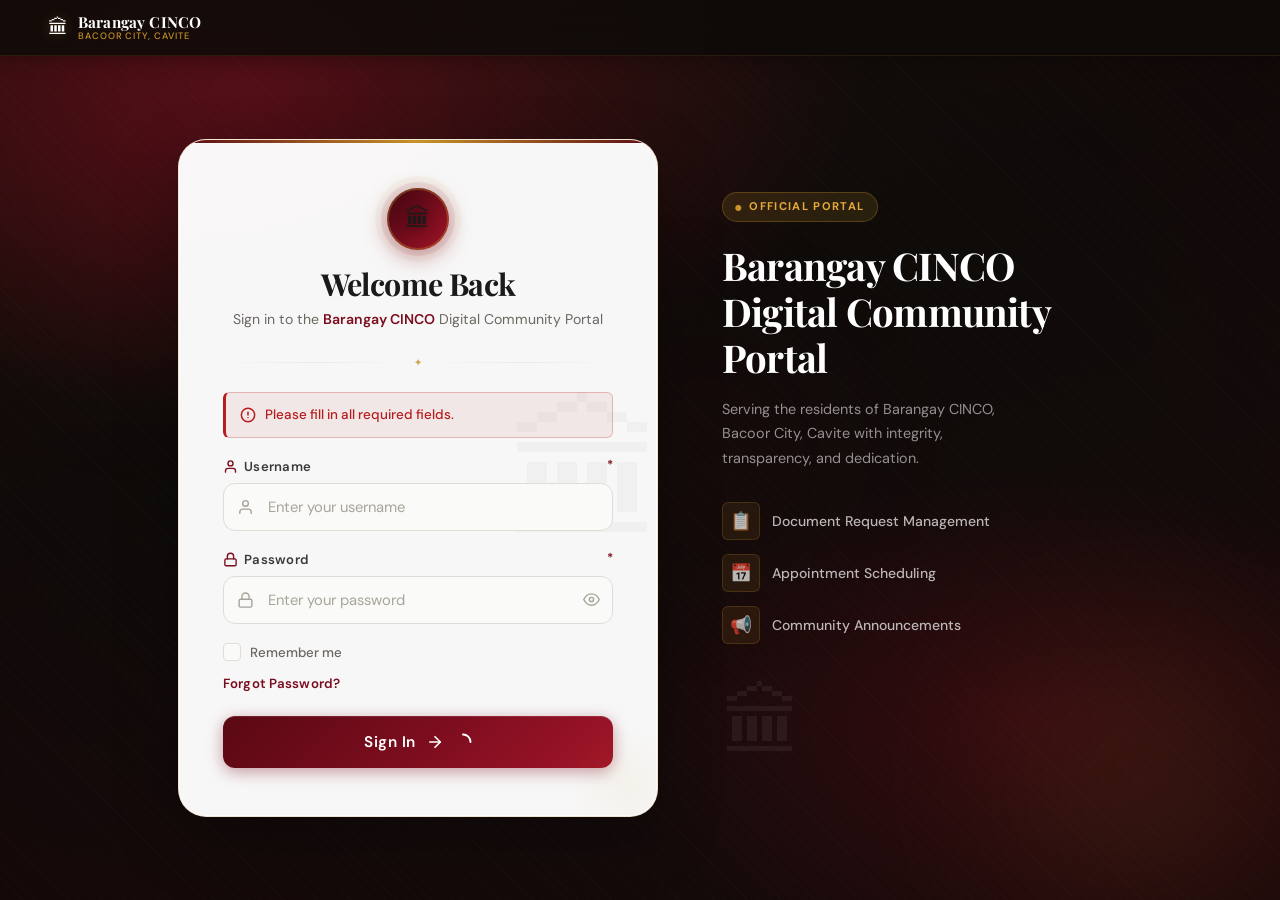
==== commit e20acaa9: "removed button ack to portal, removed footer for log in page" ====
--- a/index.html
+++ b/index.html
@@ -28,10 +28,6 @@
                 <span class="login-header-title">Barangay CINCO</span>
                 <span class="login-header-sub">Bacoor City, Cavite</span>
             </div>
-        </a>
-        <a href="actual-website/home.html" class="login-back-link" aria-label="Go back to main portal">
-            <svg width="16" height="16" viewBox="0 0 24 24" fill="none" stroke="currentColor" stroke-width="2.2" stroke-linecap="round" stroke-linejoin="round" aria-hidden="true"><line x1="19" y1="12" x2="5" y2="12"/><polyline points="12 19 5 12 12 5"/></svg>
-            Back to Portal
         </a>
     </header>
 
@@ -156,15 +152,7 @@
                         <svg width="18" height="18" viewBox="0 0 24 24" fill="none" stroke="currentColor" stroke-width="2.5" stroke-linecap="round"><path d="M12 2a10 10 0 0 1 10 10"/></svg>
                     </span>
                 </button>
-
             </form>
-
-            <!-- Footer note -->
-            <p class="login-footer-note">
-                <svg width="13" height="13" viewBox="0 0 24 24" fill="none" stroke="currentColor" stroke-width="2.2" stroke-linecap="round" stroke-linejoin="round" aria-hidden="true"><path d="M12 22s8-4 8-10V5l-8-3-8 3v7c0 6 8 10 8 10z"/></svg>
-                This portal is exclusively for authorized barangay personnel. Unauthorized access is prohibited.
-            </p>
-
         </div>
 
         <!-- Side panel (desktop only) -->
@@ -186,10 +174,6 @@
                         <span class="feature-icon">📢</span>
                         <span>Community Announcements</span>
                     </li>
-                    <li>
-                        <span class="feature-icon">👥</span>
-                        <span>Resident Records</span>
-                    </li>
                 </ul>
                 <div class="side-panel-seal">🏛</div>
             </div>
--- a/login.css
+++ b/login.css
@@ -263,30 +263,6 @@
     font-weight: 500;
     letter-spacing: 0.1em;
     text-transform: uppercase;
-}
-
-.login-back-link {
-    display: flex;
-    align-items: center;
-    gap: 6px;
-    color: rgba(255,255,255,0.55);
-    font-size: 0.8rem;
-    font-weight: 500;
-    letter-spacing: 0.02em;
-    text-decoration: none;
-    padding: 6px 12px;
-    border-radius: var(--radius-sm);
-    border: 1px solid rgba(255,255,255,0.1);
-    transition:
-        color var(--speed-fast) ease,
-        border-color var(--speed-fast) ease,
-        background var(--speed-fast) ease;
-}
-
-.login-back-link:hover {
-    color: var(--gold-light);
-    border-color: rgba(200,147,42,0.35);
-    background: rgba(200,147,42,0.07);
 }
 
 /* ============================================
@@ -899,29 +875,6 @@
     display: flex;
 }
 
-/* ============================================
-   FOOTER NOTE
-============================================ */
-.login-footer-note {
-    display: flex;
-    align-items: flex-start;
-    gap: 8px;
-    font-size: 0.75rem;
-    color: var(--gray-400);
-    text-align: left;
-    margin-top: 20px;
-    line-height: 1.55;
-    padding: 12px 14px;
-    background: var(--gray-100);
-    border-radius: var(--radius-sm);
-    border: 1px solid var(--gray-200);
-}
-
-.login-footer-note svg {
-    flex-shrink: 0;
-    margin-top: 1px;
-    color: var(--gray-400);
-}
 
 /* ============================================
    SIDE PANEL (desktop only)
@@ -1333,13 +1286,6 @@
         padding: 0 16px;
     }
 
-    .login-back-link span {
-        display: none;
-    }
-
-    .login-back-link {
-        padding: 6px 8px;
-        gap: 4px;
     }
 
     .login-logo-ring {
@@ -1370,7 +1316,7 @@
         text-align: center;
         border-radius: var(--radius-md);
     }
-}
+
 
 @media (max-width: 380px) {
     .login-header-sub {
